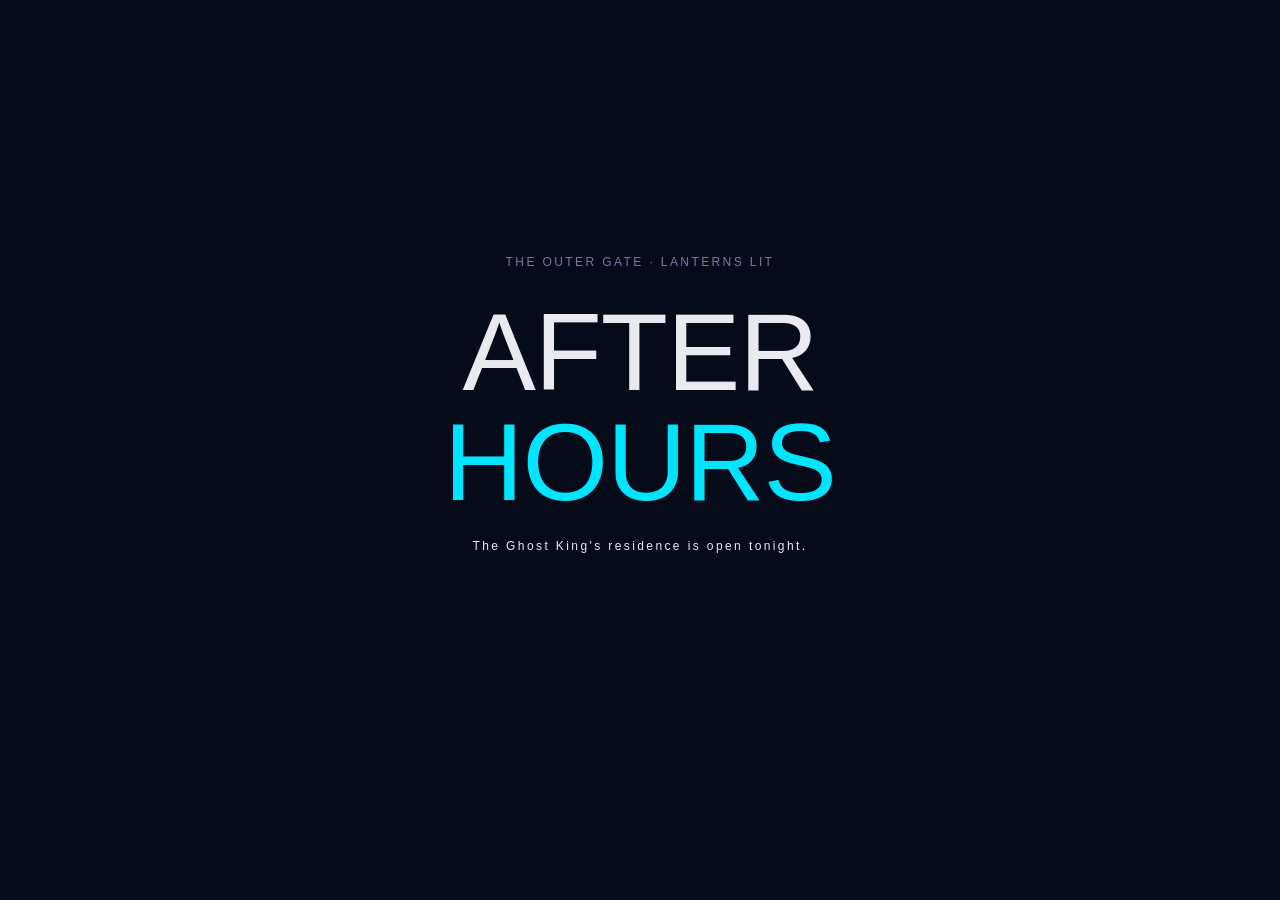
==== index.html @ 3475b4e1 "TGCF-inspired residence: third-person avatar, labelled wings, manuscript UI, embedded project chambe" ====
<!doctype html>
<html lang="en">
<head>
<meta charset="utf-8">
<meta name="viewport" content="width=device-width,initial-scale=1,viewport-fit=cover">
<title>Dharshini Hemachandran — After Hours</title>
<meta name="description" content="Interactive portfolio of Dharshini Hemachandran: creative strategist, visual designer, AI & ML undergraduate.">
<link rel="preconnect" href="https://fonts.googleapis.com"><link rel="preconnect" href="https://fonts.gstatic.com" crossorigin>

<style>
:root{--ink:#050B18;--deep:#09152B;--cy:#00E5FF;--red:#FF3158;--vi:#A855F7;--lav:#7778A8;--am:#FFB454;--off:#E8EAF0;--d:'Zen Dots','Impact',sans-serif;--m:'DM Mono',ui-monospace,monospace;--s:'Manrope',system-ui,sans-serif}
*{box-sizing:border-box;margin:0}
html,body{height:100%;background:var(--ink);color:var(--off);font-family:var(--s);overflow:hidden;-webkit-tap-highlight-color:transparent}
button{font:inherit;color:inherit;background:none;border:0;cursor:pointer}
a{color:var(--cy)}
.mono{font-family:var(--m);letter-spacing:.08em;text-transform:uppercase;font-size:11px}
#viewport{position:fixed;inset:0;overflow:hidden;background:linear-gradient(#02050d,#07122a 55%,#0d1b3d 85%,#1a1440)}
.layer{position:absolute;left:0;bottom:0;height:720px;transform-origin:0 100%;will-change:transform}
#stars i{position:absolute;width:2px;height:2px;background:#cfe;border-radius:50%;opacity:.5}
.sky{position:absolute;left:0;right:0;bottom:0;pointer-events:none}
.far b{position:absolute;bottom:90px;background:linear-gradient(#0c1a3a,#071022);border-top:1px solid #1d3a6e}
.far b u{position:absolute;inset:0;background:repeating-linear-gradient(0deg,transparent 0 9px,rgba(0,229,255,.18) 9px 11px);mask:linear-gradient(90deg,#000 20%,transparent 20% 40%,#000 40% 60%,transparent 60% 80%,#000 80%);opacity:.5}
.far b em{position:absolute;top:-34px;left:50%;width:2px;height:34px;background:var(--red);box-shadow:0 0 8px var(--red);animation:blink 2.4s infinite}
@keyframes blink{50%{opacity:.15}}
.bld{position:absolute;bottom:120px;background:linear-gradient(#0b1b3a,#07122a);border:1px solid #14284f;border-bottom:0}
.bld .roof{position:absolute;top:-14px;left:8%;right:8%;height:14px;background:#08122a;border:1px solid #14284f;border-bottom:0}
.bld .w{position:absolute;width:20px;height:26px;background:#0a1226;border:1px solid #14284f}
.bld .w.on{background:var(--c);opacity:.85;box-shadow:0 0 14px var(--c)}
.bld .w.on::after{content:"";position:absolute;inset:0;background:repeating-linear-gradient(0deg,rgba(0,0,0,.35) 0 2px,transparent 2px 5px)}
.bld .ac{position:absolute;width:26px;height:16px;background:#101e3d;border:1px solid #233a6a}
.bld .rail{position:absolute;height:6px;border-top:2px solid #25437a;border-bottom:1px solid #1a2f5c}
.sign{position:absolute;font-family:var(--d);color:var(--c);text-shadow:0 0 4px var(--c),0 0 16px var(--c),0 0 38px var(--c);white-space:nowrap;line-height:1}
.sign.v{writing-mode:vertical-rl;letter-spacing:.1em}
.sign.fl{animation:flick 7s infinite}
@keyframes flick{0%,18%,22%,62%,64%,100%{opacity:1}20%,63%{opacity:.25}21%{opacity:.8}}
.lm{cursor:pointer}
.lm:hover .door,.lm.near .door{box-shadow:0 0 30px var(--c),inset 0 0 24px var(--c)}
.lm:hover,.lm.near{filter:brightness(1.18)}
.door{position:absolute;bottom:0;left:50%;width:56px;height:96px;margin-left:-28px;border:2px solid var(--c);border-bottom:0;background:linear-gradient(#10244a,#050B18);transition:.3s}
.tag{position:absolute;font-family:var(--m);font-size:10px;letter-spacing:.12em;color:var(--lav);text-transform:uppercase}
.street{position:absolute;left:0;right:0;bottom:0;height:120px;background:linear-gradient(#0a1428,#05080f);border-top:3px solid #1a2f5c}
.street::after{content:"";position:absolute;left:0;right:0;top:70px;height:2px;background:repeating-linear-gradient(90deg,#3a4a7a 0 40px,transparent 40px 80px);opacity:.5}
.refl{position:absolute;top:4px;width:150px;height:110px;opacity:.28;filter:blur(7px);background:linear-gradient(var(--c),transparent);transform:scaleY(1)}
.lamp{position:absolute;bottom:120px;width:4px;height:170px;background:#16264a}
.lamp::before{content:"";position:absolute;top:0;left:-2px;width:34px;height:4px;background:#16264a}
.lamp::after{content:"";position:absolute;top:4px;left:22px;width:16px;height:6px;background:var(--am);box-shadow:0 0 18px 6px rgba(255,180,84,.55),0 70px 90px 20px rgba(255,180,84,.12)}
.car{position:absolute;bottom:14px;left:0;width:90px;height:26px;border-radius:12px 18px 4px 4px;background:#0c1630;animation:drive 26s linear infinite;opacity:.9}
.car::before{content:"";position:absolute;right:-4px;top:12px;width:8px;height:6px;background:#fff;box-shadow:0 0 20px 8px rgba(255,255,255,.35),60px 0 70px 20px rgba(255,255,255,.1)}
.car::after{content:"";position:absolute;left:0;top:10px;width:5px;height:6px;background:var(--red);box-shadow:0 0 12px var(--red)}
@keyframes drive{from{transform:translateX(-300px)}to{transform:translateX(var(--W))}}
#wires{position:absolute;left:0;top:0;pointer-events:none}
#me{position:absolute;bottom:92px;width:34px;height:84px;margin-left:-17px;z-index:5;transition:transform .15s}
#me svg{width:100%;height:100%;overflow:visible}
#me.walk svg{animation:bob .42s infinite}
@keyframes bob{50%{transform:translateY(-3px)}}
#fog{position:absolute;inset:0;pointer-events:none;background:radial-gradient(120% 60% at 50% 100%,rgba(119,120,168,.2),transparent 60%),linear-gradient(transparent 60%,rgba(9,21,43,.5))}
#rain{position:fixed;inset:0;pointer-events:none;z-index:6}
#vig{position:fixed;inset:0;pointer-events:none;z-index:7;background:radial-gradient(ellipse at 50% 55%,transparent 55%,rgba(2,4,10,.75));mix-blend-mode:multiply}
#grain{position:fixed;inset:-50%;pointer-events:none;z-index:7;opacity:.06;background-image:url("data:image/svg+xml,%3Csvg xmlns='http://www.w3.org/2000/svg' width='120' height='120'%3E%3Cfilter id='n'%3E%3CfeTurbulence baseFrequency='.9' numOctaves='2'/%3E%3C/filter%3E%3Crect width='120' height='120' filter='url(%23n)'/%3E%3C/svg%3E");animation:gr 1s steps(4) infinite}
@keyframes gr{25%{transform:translate(-3%,2%)}50%{transform:translate(2%,-3%)}75%{transform:translate(-2%,-1%)}}
/* HUD */
.hud{position:fixed;z-index:20;padding:calc(14px + env(safe-area-inset-top)) 16px 0}
#top{left:0;right:0;display:flex;justify-content:space-between;align-items:flex-start;pointer-events:none}
#top>*{pointer-events:auto}
.brand{font-family:var(--d);font-size:13px;letter-spacing:.06em;line-height:1.3}
.brand small{display:block;font-family:var(--m);font-size:10px;color:var(--lav);letter-spacing:.14em;margin-top:4px}
.btns{display:flex;gap:8px;flex-wrap:wrap;justify-content:flex-end}
.chip{border:1px solid rgba(0,229,255,.45);padding:8px 12px;border-radius:2px;font-family:var(--m);font-size:11px;letter-spacing:.1em;text-transform:uppercase;background:rgba(5,11,24,.7);backdrop-filter:blur(6px);transition:.2s}
.chip:hover,.chip:focus-visible,.chip[aria-pressed=true]{background:var(--cy);color:var(--ink);outline:0}
#idx{position:fixed;z-index:30;top:calc(58px + env(safe-area-inset-top));right:16px;display:none;flex-direction:column;gap:4px;min-width:230px;background:rgba(5,11,24,.95);border:1px solid var(--cy);padding:8px}
#idx.open{display:flex}
#idx button{text-align:left;padding:10px;font-family:var(--m);font-size:12px;letter-spacing:.08em;text-transform:uppercase;border-left:2px solid var(--c)}
#idx button:hover{background:rgba(255,255,255,.08)}
#guide{left:0;bottom:0;padding:0 16px calc(14px + env(safe-area-inset-bottom));color:var(--lav);pointer-events:none}
#guide kbd{border:1px solid var(--lav);padding:1px 6px;margin:0 2px;border-radius:2px;color:var(--off)}
#clock{right:0;bottom:0;padding:0 16px calc(14px + env(safe-area-inset-bottom));color:var(--lav);text-align:right}
#prompt{position:fixed;z-index:25;left:50%;bottom:calc(150px + env(safe-area-inset-bottom));transform:translateX(-50%) translateY(10px);opacity:0;pointer-events:none;transition:.25s;white-space:nowrap}
#prompt.show{opacity:1;transform:translateX(-50%);pointer-events:auto}
#prompt button{background:var(--ink);border:1px solid var(--c,#00E5FF);color:var(--c,#00E5FF);padding:12px 18px;font-family:var(--m);font-size:12px;letter-spacing:.14em;text-transform:uppercase;box-shadow:0 0 22px -4px var(--c,#00E5FF)}
#pad{position:fixed;z-index:25;left:0;right:0;bottom:calc(12px + env(safe-area-inset-bottom));display:none;justify-content:space-between;padding:0 18px;pointer-events:none}
#pad button{pointer-events:auto;width:64px;height:64px;border-radius:50%;border:1px solid var(--cy);background:rgba(5,11,24,.7);font-size:22px;color:var(--cy);touch-action:none}
#pad .g{display:flex;gap:12px}
@media (pointer:coarse),(max-width:820px){#pad{display:flex}#guide{display:none}#prompt{bottom:calc(96px + env(safe-area-inset-bottom))}#clock{display:none}}
/* intro */
#intro{position:fixed;inset:0;z-index:50;background:var(--ink);display:grid;place-items:center;text-align:center;padding:24px;transition:opacity 1.2s,visibility 1.2s}
#intro.gone{opacity:0;visibility:hidden}
#intro .t{font-family:var(--m);font-size:12px;letter-spacing:.2em;color:var(--lav);min-height:1.6em}
#intro h1{font-family:var(--d);font-weight:400;font-size:clamp(34px,8vw,92px);line-height:1;margin:22px 0;color:var(--off);text-shadow:0 0 30px rgba(0,229,255,.5)}
#intro h1 span{color:var(--red);text-shadow:0 0 24px var(--red)}
#intro .go{opacity:0;transition:opacity 1s}
#intro .go.show{opacity:1}
#intro .go .chip{font-size:13px;padding:14px 26px;margin:4px}
/* overlays */
#ov{position:fixed;inset:0;z-index:40;display:none;background:rgba(2,5,12,.82);backdrop-filter:blur(8px)}
#ov.open{display:block;animation:fade .35s}
@keyframes fade{from{opacity:0}}
.panel{position:absolute;inset:3vh 3vw;max-width:1200px;margin:auto;border:1px solid var(--c);background:linear-gradient(160deg,#0a1630,#050B18 70%);box-shadow:0 0 60px -10px var(--c);overflow:auto;padding:clamp(20px,4vw,48px);animation:rise .5s cubic-bezier(.2,.8,.2,1)}
@keyframes rise{from{transform:translateY(24px) scale(.98);opacity:0}}
.panel::before{content:"";position:absolute;inset:0;background:repeating-linear-gradient(0deg,rgba(255,255,255,.025) 0 1px,transparent 1px 3px);pointer-events:none}
.x{position:sticky;top:0;float:right;z-index:3;margin:-10px -10px 0 0}
.loc{color:var(--c);margin-bottom:10px}
.panel h2{font-family:var(--d);font-weight:400;font-size:clamp(26px,5vw,52px);line-height:1.05;margin-bottom:18px}
.panel h3{font-family:var(--d);font-weight:400;font-size:clamp(18px,2.4vw,26px);margin:6px 0 10px}
.panel p,.panel li{line-height:1.7;color:#c9cde0;font-size:15.5px}
.panel ul{padding-left:18px}
.cols{display:grid;grid-template-columns:1.2fr 1fr;gap:clamp(20px,4vw,48px)}
@media(max-width:820px){.cols{grid-template-columns:1fr}.panel{inset:0}}
.tags{display:flex;flex-wrap:wrap;gap:6px;margin:12px 0}
.tags span{border:1px solid var(--lav);padding:3px 8px;font-family:var(--m);font-size:11px;color:var(--off)}
.big{font-size:clamp(17px,2vw,21px)!important;color:var(--off)!important}
.card{border:1px solid rgba(255,255,255,.14);padding:20px;position:relative;background:rgba(5,11,24,.6)}
.card+.card{margin-top:18px}
.links{display:flex;gap:10px;flex-wrap:wrap;margin-top:16px}
.links a{text-decoration:none}
.rec{display:grid;grid-template-columns:90px 1fr;gap:18px;padding:22px 0;border-top:1px solid rgba(255,255,255,.12)}
@media(max-width:600px){.rec{grid-template-columns:1fr}}
.rec .n{font-family:var(--d);font-size:36px;color:var(--c);text-shadow:0 0 18px var(--c);line-height:1}
.rec .k{display:inline-block;padding:3px 8px;border:1px solid var(--c);color:var(--c);margin-bottom:8px}
.rec h3{margin:0 0 2px}
.rec .when{color:var(--lav);margin-bottom:8px}
.facts{display:grid;gap:12px;margin-top:6px}
.facts div{border-left:2px solid var(--cy);padding-left:12px}
.facts b{display:block;color:var(--lav);font-family:var(--m);font-weight:400;font-size:11px;letter-spacing:.12em;text-transform:uppercase}
#portrait{width:100%;max-width:260px;aspect-ratio:4/5;object-fit:cover;border:1px solid var(--cy);margin-bottom:16px;display:block}
.cab{border:2px solid var(--c);border-radius:8px;background:#070f20;padding:22px;box-shadow:0 0 40px -8px var(--c)}
.cab .scr{background:#021016;border:1px solid var(--cy);padding:14px;margin-bottom:12px;color:var(--cy);min-height:92px;font-family:var(--m);font-size:13px;line-height:1.7}
.cab .scr::after{content:"▮";animation:blink 1s steps(2) infinite}
.row{display:grid;gap:6px;margin-bottom:12px}
input,textarea{width:100%;background:#050B18;border:1px solid var(--lav);color:var(--off);padding:12px;font:inherit;font-size:15px}
input:focus,textarea:focus{outline:2px solid var(--cy);border-color:var(--cy)}
.tl{display:block;padding:12px 14px;border:1px solid rgba(255,255,255,.16);margin-top:8px;text-decoration:none;color:var(--off)}
.tl:hover{border-color:var(--cy);background:rgba(0,229,255,.08)}
/* gallery */
.hall{display:flex;gap:8px;flex-wrap:wrap;margin:6px 0 24px}
.wall{columns:4 190px;column-gap:20px}
.fr{break-inside:avoid;margin:0 0 26px;position:relative;cursor:zoom-in;display:block;width:100%;padding:0;text-align:left}
.fr::before{content:"";position:absolute;left:12%;right:12%;top:-9px;height:3px;background:var(--c);box-shadow:0 0 14px 2px var(--c);transition:.3s}
.fr img{display:block;width:100%;height:auto;border:1px solid #1d2f58;box-shadow:0 12px 40px -12px #000;transition:transform .35s,box-shadow .35s;background:#0a1226}
.fr:hover img,.fr:focus-visible img{transform:translateY(-5px) scale(1.02);box-shadow:0 0 36px -4px var(--c)}
.fr:focus-visible{outline:0}.fr:hover::before{left:2%;right:2%}
.fr span{display:block;margin-top:8px;color:var(--lav);opacity:0;transform:translateY(-4px);transition:.3s}
.fr:hover span,.fr:focus-visible span{opacity:1;transform:none}
@media(pointer:coarse){.fr span{opacity:1}}
#lb{position:fixed;inset:0;z-index:60;background:rgba(1,3,8,.96);display:none;place-items:center}
#lb.open{display:grid}
#lb figure{max-width:94vw;max-height:88vh;display:flex;flex-direction:column;align-items:center;gap:10px}
#lb img{max-width:94vw;max-height:80vh;object-fit:contain;box-shadow:0 0 80px -10px var(--c,#00E5FF)}
#lb figcaption{color:var(--lav)}
#lb .nav{position:absolute;top:50%;transform:translateY(-50%);font-size:26px;width:52px;height:64px}
#lb .l{left:6px}#lb .r{right:6px}#lb .cl{position:absolute;top:calc(12px + env(safe-area-inset-top));right:12px}
.sr{position:absolute;left:-9999px}
@media (prefers-reduced-motion:reduce){*{animation:none!important;transition:none!important}#rain,#grain{display:none}}

:root{--d:"Helvetica Neue",Helvetica,Arial,sans-serif;--s:"Helvetica Neue",Helvetica,Arial,sans-serif;--m:"Helvetica Neue",Helvetica,Arial,sans-serif}
body{font-weight:400}.panel h2,.panel h3,.brand,#intro h1,.rec .n{font-family:var(--s);font-weight:300;letter-spacing:-.01em}
#intro h1{font-size:clamp(40px,9vw,110px);text-shadow:none}#intro h1 span{color:#00E5FF;text-shadow:none}
.mono,.chip,.tag,#idx button,#prompt button,.tags span,.brand small{font-family:var(--s);font-weight:500}
.rec .n{text-shadow:none}.rec .k,.chip{border-radius:0}
#view{position:fixed;inset:0;overflow:hidden;perspective:700px;perspective-origin:50% 47%;background:#050B18}
#sky{position:absolute;inset:-6%;background:center 35%/cover;filter:brightness(.55) saturate(.8) hue-rotate(-6deg)}
#sky::after{content:"";position:absolute;inset:0;background:linear-gradient(rgba(5,11,24,.7),rgba(9,21,43,.2) 60%,rgba(5,11,24,.8))}
#world{position:absolute;left:50%;top:50%;width:0;height:0;transform-style:preserve-3d;will-change:transform}
.wall,.floor{position:absolute;transform-origin:0 0}
.wall .ph{position:absolute;inset:0;background-size:cover;background-position:center;filter:brightness(.62) saturate(.9) contrast(1.12)}
.wall .sh{position:absolute;inset:0;background:rgba(20,42,100,.42);mix-blend-mode:multiply}
.hs{position:absolute;border:1.5px solid rgba(0,229,255,.6);background:rgba(0,229,255,.03);box-shadow:0 0 30px -6px rgba(0,229,255,.7);cursor:pointer;transition:.35s;padding:0}
.hs i{position:absolute;left:-1px;top:-46px;font:500 34px var(--s);letter-spacing:.18em;text-transform:uppercase;color:#E8EAF0;text-shadow:0 0 18px #00E5FF;white-space:nowrap}
.hs.near,.hs:hover{background:rgba(0,229,255,.12);box-shadow:0 0 80px 6px rgba(0,229,255,.7),inset 0 0 60px -6px rgba(0,229,255,.6)}
#fog{position:absolute;inset:0;pointer-events:none;background:radial-gradient(60% 45% at 50% 47%,rgba(40,70,140,.28),transparent 70%),linear-gradient(transparent 70%,rgba(5,11,24,.55))}
.wall2{display:grid;grid-template-columns:repeat(auto-fill,minmax(190px,1fr));gap:26px 20px;align-items:start;grid-auto-flow:dense}
.gi{position:relative;display:block;width:100%;padding:0;overflow:hidden;background:linear-gradient(100deg,#0a1226 30%,#14244a 50%,#0a1226 70%) 0/200% 100%;animation:sk 1.4s infinite;border:1px solid #1d2f58;cursor:zoom-in;transition:box-shadow .3s,transform .3s}
.gi.ok{animation:none;background:#0a1226}.gi.s-l{grid-column:span 2}.gi.s-s{width:78%}
.gi img{position:absolute;inset:0;width:100%;height:100%;object-fit:contain;display:block}
.gi:hover,.gi:focus-visible{outline:0;box-shadow:0 0 34px -4px #00E5FF;transform:translateY(-4px)}
.gi span{position:absolute;left:0;right:0;bottom:0;padding:18px 10px 8px;background:linear-gradient(transparent,rgba(5,11,24,.9));color:#c9cde0;opacity:0;transition:.3s;font-size:10px}
.gi:hover span,.gi:focus-visible span{opacity:1}@media(pointer:coarse){.gi span{opacity:1}}
.gi.bad{cursor:default;animation:none;background:#0a1226;border-color:#FF3158}.ph2{display:grid;place-items:center;text-align:center;height:100%;color:#FF3158;padding:12px;font-size:11px}
@keyframes sk{to{background-position:-200% 0}}
.eg{display:grid;grid-template-columns:1fr 1fr;gap:14px}.strip{position:relative;aspect-ratio:1300/820;background:#0a1226 center/cover;border:1px solid #1d2f58;overflow:hidden;filter:brightness(.8)}
.hb{position:absolute;border:2px solid #00E5FF;background:rgba(0,229,255,.18);cursor:move;font-size:11px;padding:2px 4px;touch-action:none;color:#fff;overflow:hidden}.hb.sel{border-color:#FF3158;background:rgba(255,49,88,.2)}
.rh{position:absolute;right:0;bottom:0;width:14px;height:14px;background:#00E5FF;cursor:nwse-resize}
.eg2{display:grid;grid-template-columns:repeat(auto-fill,minmax(170px,1fr));gap:14px}.ge{border:1px solid #1d2f58;padding:8px;display:grid;gap:6px;cursor:grab;background:rgba(5,11,24,.6)}
.ge img{width:100%;height:150px;object-fit:contain;background:#000}.ge input,.ge select{padding:6px;font-size:12px}.row2{display:flex;gap:6px}.row2 .chip{padding:6px 8px}
pre{white-space:pre-wrap;margin-top:12px;color:#c9cde0}label.mono{display:block}select{width:100%;background:#050B18;border:1px solid #7778A8;color:#E8EAF0;padding:10px}
@media(max-width:820px){.eg{grid-template-columns:1fr}.hs i{font-size:40px}}
body.gl #view,body.gl #rain,body.gl #bCr{display:none}#gl{position:fixed;inset:0;width:100%;height:100%;z-index:1;touch-action:none;cursor:grab}#gl:active{cursor:grabbing}#top,#guide,#clock,#pad,#prompt{z-index:20}</style>
</head>
<body>
<div id="view" aria-hidden="true"><div id="sky"></div><div id="world"></div><div id="fog"></div></div>
<canvas id="rain"></canvas><div id="vig"></div><div id="grain"></div>

<header class="hud" id="top">
  <div class="brand">DHARSHINI<br>HEMACHANDRAN<small>AFTER HOURS · THE COMPOUND</small></div>
  <div class="btns">
    <button class="chip" id="bIdx" aria-expanded="false" aria-controls="idx">Wings ▾</button>
    <button class="chip" id="bCr">Credits</button><button class="chip" id="bEd" style="display:none">Edit</button><button class="chip" id="bSnd" aria-pressed="false">Sound off</button>
  </div>
</header>
<nav id="idx" aria-label="Sections"></nav>
<div class="hud mono" id="guide" style="padding-top:0"><kbd>W</kbd><kbd>S</kbd> / <kbd>↑</kbd><kbd>↓</kbd> walk &nbsp; <kbd>A</kbd><kbd>D</kbd> sidestep &nbsp; mouse look &nbsp; <kbd>Enter</kbd> enter &nbsp; <kbd>Esc</kbd> close</div>
<div class="hud mono" id="clock" style="padding-top:0"></div>
<div id="prompt"><button id="pBtn"></button></div>
<div id="pad"><button id="pL" aria-label="Walk back">▼</button><div class="g"><button id="pA" aria-label="Enter">●</button><button id="pR" aria-label="Walk forward">▲</button></div></div>

<div id="ov" role="dialog" aria-modal="true"></div>
<div id="lb" role="dialog" aria-modal="true" aria-label="Artwork viewer"><button class="chip cl" id="lbX">Close ✕</button><button class="chip nav l" id="lbP" aria-label="Previous">‹</button><figure><img id="lbI" alt=""><figcaption class="mono" id="lbC"></figcaption></figure><button class="chip nav r" id="lbN" aria-label="Next">›</button></div>

<section id="intro">
  <div><div class="t" id="introT"></div><h1>AFTER<br><span>HOURS</span></h1>
  <div class="t" style="color:var(--off)">The Ghost King's residence is open tonight.</div>
  <div class="go" id="introGo" style="margin-top:34px"><button class="chip" id="bEnter">Enter the compound ▸</button><button class="chip" id="bSkip" style="border-color:var(--lav)">Skip · view sections</button></div></div>
</section>

<link rel="stylesheet" href="assets/ui.css">
<script src="assets/gallery.js"></script>
<script src="assets/ui.js"></script>
<script>
(()=>{
const $=s=>document.querySelector(s),RM=matchMedia('(prefers-reduced-motion:reduce)').matches;
const clamp=(v,a,b)=>Math.max(a,Math.min(b,v));
const esc=s=>String(s).replace(/[&<>"]/g,c=>({'&':'&amp;','<':'&lt;','>':'&gt;','"':'&quot;'}[c]));
const U=(id,w)=>`https://images.unsplash.com/photo-${id}?auto=format&fit=crop&w=${w||1500}&q=66`;
const PH={sky:'1594973782943-3314fe063f68',floor:'1502099530544-2b61cbaed85c',walls:['1502099530544-2b61cbaed85c','1515036551567-bf1198cccc35','1707413584316-dc75cc0d4d82','1508008964339-7405e10c99ef','1571470804453-b61495a79c0c','1632835748287-d26100ceb93e','1507940951817-904be81ae43b']};
const CREDITS=[['Nic Low','DdQkVaQbSsg'],['Salty Justice','NOMebOREvtc'],['Hanvin Cheong','MguB-SSRSQA'],['Florian Wehde','mPkAGKPec1c'],['Florian Wehde','7YZJ_jhQVNM'],['Y K','7XWXiF3ZxDg'],['Red John','Faa69Ramvv8'],['Daniam Chou','JD4P2rfAkvc']];
const SEG=1300,HALF=430,N=6,WH=820,EYE=300,ZMAX=N*SEG-500;
const BLOBS={};const src=(g,k)=>BLOBS[g.f]||'assets/gallery/'+k+'/'+g.f+'.webp';
const proj=(n,t,sub,desc,tech,hl,gh,live)=>`<article class="card" style="--c:${n}"><div class="mono" style="color:${n}">${t}</div><h3>${sub}</h3><p>${desc}</p><div class="tags">${tech.map(x=>`<span>${x}</span>`).join('')}</div><ul>${hl.map(x=>`<li>${x}</li>`).join('')}</ul><div class="links"><a class="chip" target="_blank" rel="noopener" href="${gh}">GitHub ↗</a>${live?`<a class="chip" target="_blank" rel="noopener" href="${live}">Live demo ↗</a>`:''}</div></article>`;
const rec=(n,k,c,org,role,when,pts)=>`<div class="rec" style="--c:${c}"><div class="n">${n}</div><div><span class="k mono">${k}</span><h3>${org}</h3><div class="when mono">${role} · ${when}</div><ul>${pts.map(x=>`<li>${x}</li>`).join('')}</ul></div></div>`;
const PANELS={
about:{c:'#00E5FF',loc:'01 · The Apartment · 1F',html:()=>`<div class="cols"><div><h2>Dharshini<br>Hemachandran</h2><p class="big">I'm interested in what happens when different disciplines meet. My work moves between visual communication, creative strategy, technology, research and entrepreneurship. I enjoy questioning familiar approaches, connecting seemingly unrelated ideas and exploring how they can lead to something unexpected.</p><div class="tags"><span>Creative Strategist</span><span>Visual Designer</span><span>AI &amp; ML Undergraduate</span><span>Researcher</span><span>Multidisciplinary Creative</span></div><div class="links"><button class="chip" data-go="contact">Contact ▸</button><button class="chip" data-go="gallery">See the work ▸</button></div></div>
<div><img id="portrait" src="assets/portrait.jpg" alt="Portrait of Dharshini" onerror="this.remove()"><div class="facts"><div><b>Education</b>B.Tech Computer Science &amp; Engineering (AI &amp; ML)<br>SRM Institute of Science and Technology · 2024–2028</div><div><b>Based in</b>Chennai, India</div><div><b>Range</b>Design · strategy · research · building</div></div></div></div>`},
arcade:{c:'#A855F7',loc:'02 · Project Arcade · Insert coin',html:()=>`<h2>Project Arcade</h2><div class="cols" style="grid-template-columns:1fr 1fr">${proj('#A855F7','Cabinet 01','Campus Connect (Skill Passport)','A student skill and opportunity matching platform that connects students with campus opportunities through resume processing, skill extraction and candidate-opportunity matching.',['Python','FastAPI','PostgreSQL','NLP'],['Resume processing','Skill extraction','Opportunity matching','Candidate evaluation workflows','Profile visibility and access controls'],'https://github.com/dharshini-hemachandran/skill-passport','https://dharshini-hemachandran.github.io/skill-passport/')}${proj('#00E5FF','Cabinet 02','The Visibility Trap','An exploratory research project investigating how engagement-driven recommendation systems influence creator visibility and exposure distribution.',['Python','Pandas','Streamlit'],['Recommendation policy comparisons','Ranking simulations','Sensitivity analysis','Creator visibility distributions','Exposure inequality'],'https://github.com/dharshini-hemachandran/algorithm-bias')}</div>`},
studio:{c:'#4F8CFF',loc:'04 · The Studio · Open late',html:()=>`<h2>The Studio</h2><p>Four rooms, three modes of work: <b style="color:#4F8CFF">creative</b>, <b style="color:#FF3158">business</b> and <b style="color:var(--cy)">research</b>.</p>
${rec('01','Creative · Events','#4F8CFF','SRM Entrepreneurship Cell','Core Member — Creative &amp; Events','May 2026 – Present',['Creative development and promotional communication','Event planning and execution','Recruitment and outreach','Campaign concepts','Logistics and coordination'])}
${rec('02','Business · Creative','#FF3158','SurgeSkills','Operations Lead &amp; Creative Head','May 2026 – Present',['Market and competitor research','Exploring student needs','Early-stage positioning','Creative direction','Operational planning'])}
${rec('03','Research · Creative','#A855F7','SRM Journal Club','Research Lead','September 2025 – Present',['Visual identity and brand communication','Educational social media content','Event promotion and creative design','Research presentations and academic discussions'])}
${rec('04','Research · Engineering','#00E5FF','Nexwave Systems','Research &amp; Development Intern','April 2026 – May 2026',['Feasibility research into unmanned vehicle development','Research into autonomous navigation and control systems'])}`},
contact:{c:'#00E5FF',loc:'05 · Contact Terminal · Line open',html:()=>`<div class="cols"><div><h2>Answer<br>the call.</h2><div class="cab" style="--c:#00E5FF"><div class="scr" id="scr">&gt; LINE OPEN<br>&gt; TO: dharshini.void@gmail.com<br>&gt; COMPOSE MESSAGE</div><div class="row"><input id="fn" placeholder="Your name" autocomplete="name" aria-label="Your name"><input id="fe" type="email" placeholder="Your email" autocomplete="email" aria-label="Your email"><textarea id="fm" rows="4" placeholder="Message" aria-label="Message"></textarea></div><button class="chip" id="send">Transmit ▸</button></div></div>
<div><div class="mono" style="color:var(--lav)">Direct lines</div><a class="tl" href="mailto:dharshini.void@gmail.com">✉ dharshini.void@gmail.com</a><a class="tl" target="_blank" rel="noopener" href="https://linkedin.com/in/dharshini-void">in linkedin.com/in/dharshini-void ↗</a><a class="tl" target="_blank" rel="noopener" href="https://github.com/dharshini-hemachandran">⌥ github.com/dharshini-hemachandran ↗</a><p style="margin-top:18px">Open to creative collaborations, design work and conversations across design, strategy and technology.</p></div></div>`,after(){$('#send').onclick=()=>{const n=$('#fn').value,e=$('#fe').value,m=$('#fm').value;const b=`${m}\n\n— ${n}${e?' ('+e+')':''}`;$('#scr').innerHTML='&gt; ENCODING…<br>&gt; OPENING YOUR MAIL APP<br>&gt; SEND IT FROM THERE';location.href='mailto:dharshini.void@gmail.com?subject='+encodeURIComponent('Hello from your portfolio')+'&body='+encodeURIComponent(b)}}},
gallery:{c:'#00E5FF',loc:'03 · The Gallery · Underground exhibition',html:()=>{const cats=[...new Set(G.map(g=>g.c))];return`<h2>The Gallery</h2><p>${G.length} pieces. Select one to inspect it at full resolution.</p><div class="hall"><button class="chip" aria-pressed="true" data-cat="">All</button>${cats.map(c=>`<button class="chip" aria-pressed="false" data-cat="${esc(c)}">${esc(c)}</button>`).join('')}</div><div class="wall2" id="wall"></div>`},after(){const wall=$('#wall');const draw=cat=>{wall.innerHTML=G.map((g,i)=>(!cat||g.c===cat)?`<button class="gi s-${g.s||'m'}" data-i="${i}" style="aspect-ratio:${g.w}/${g.h}" aria-label="Open artwork ${i+1}, ${esc(g.c)}"><img loading="lazy" decoding="async" width="${g.w}" height="${g.h}" src="${src(g,'thumb')}" alt="${esc(g.t||g.c+' — design '+g.f)}" data-f="${g.f}"><span class="mono">${esc(g.c)} · No.${g.f}${g.t?' · '+esc(g.t):''}</span></button>`:'').join('')};draw('');wall.addEventListener('load',e=>e.target.closest('.gi')&&e.target.closest('.gi').classList.add('ok'),true);wall.addEventListener('error',e=>{const b=e.target.closest&&e.target.closest('.gi');if(b){console.error('[gallery] missing asset:',e.target.getAttribute('src'));b.classList.add('bad');e.target.remove();b.insertAdjacentHTML('afterbegin','<div class="ph2 mono">Image unavailable<br>'+esc(b.querySelector('span').textContent)+'</div>')}},true);document.querySelectorAll('[data-cat]').forEach(b=>b.onclick=()=>{document.querySelectorAll('[data-cat]').forEach(x=>x.setAttribute('aria-pressed',x===b));draw(b.dataset.cat)});wall.onclick=e=>{const f=e.target.closest('.gi');f&&!f.classList.contains('bad')&&lb(+f.dataset.i)}}}};
/* ---------- layout (editable, exportable) ---------- */
const DEF={hot:[
 {id:'h1',t:'about',seg:0,side:'R',x:28,y:34,w:38,h:52,l:'About'},
 {id:'h2',t:'arcade',seg:1,side:'L',x:26,y:36,w:40,h:50,l:'Projects'},
 {id:'h3',t:'gallery',seg:2,side:'R',x:22,y:30,w:42,h:56,l:'Gallery'},
 {id:'h4',t:'studio',seg:3,side:'L',x:28,y:34,w:38,h:52,l:'Studio'},
 {id:'h5',t:'contact',seg:5,side:'R',x:32,y:38,w:36,h:48,l:'Contact'}],
 gal:(window.GALLERY||[]).map(g=>({...g,s:'m'}))};
let LAY=null;try{LAY=JSON.parse(localStorage.getItem('ah-layout')||'null')}catch(e){}
const hadLocal=!!LAY;LAY=LAY||JSON.parse(JSON.stringify(DEF));let G=LAY.gal;
const save=()=>{try{localStorage.setItem('ah-layout',JSON.stringify(LAY))}catch(e){}};
if(!hadLocal)fetch('assets/layout.json',{cache:'no-cache'}).then(r=>r.ok?r.json():null).then(j=>{if(j&&j.hot&&j.gal){LAY=j;G=j.gal;build()}}).catch(()=>{});
/* ---------- 3D world from photographs ---------- */
const view=$('#view'),world=$('#world');let HS=[];
const hz=h=>h.side=='L'?-h.seg*SEG-(h.x+h.w/2)/100*SEG:-(h.seg+1)*SEG+(h.x+h.w/2)/100*SEG;
function build(){world.innerHTML='';HS=[];
 $('#sky').style.backgroundImage=`url(${U(PH.sky,1800)})`;
 const fl=document.createElement('div');fl.className='floor';fl.style.cssText=`left:${-HALF}px;top:${EYE}px;width:${2*HALF}px;height:${N*SEG}px;transform:translateZ(${-N*SEG}px) rotateX(90deg);background:linear-gradient(rgba(5,11,24,.2),rgba(5,11,24,.65)),url(${U(PH.floor,1100)}) bottom/${2*HALF}px ${SEG}px repeat-y`;world.appendChild(fl);
 for(let s=0;s<N;s++)['L','R'].forEach((side,k)=>{const w=document.createElement('div');w.className='wall';
  w.style.cssText=`width:${SEG}px;height:${WH}px;left:0;top:${EYE-WH}px;transform:`+(side=='L'?`translate3d(${-HALF}px,0,${-s*SEG}px) rotateY(90deg)`:`translate3d(${HALF}px,0,${-(s+1)*SEG}px) rotateY(-90deg)`);
  w.innerHTML=`<div class="ph" style="background-image:url(${U(PH.walls[(s*2+k)%PH.walls.length])})"></div><div class="sh"></div>`;
  LAY.hot.filter(h=>h.seg==s&&h.side==side).forEach(h=>{const b=document.createElement('button');b.className='hs';b.style.cssText=`left:${h.x}%;top:${h.y}%;width:${h.w}%;height:${h.h}%`;b.innerHTML=`<i>${esc(h.l)}</i>`;b.setAttribute('aria-label',h.l);b.onclick=()=>openP(h.t);w.appendChild(b);HS.push({h,b,z:hz(h)})});
  world.appendChild(w)})}
/* ---------- camera ---------- */
let cz=0,tz=0,sx=0,tsx=0,yaw=0,pitch=0,ty=0,tp=0,paused=true,last=0,keys={},near=null;
function frame(t){const dt=Math.min(.05,(t-last)/1000||0);last=t;
 if(!paused){tz=clamp(tz+((keys.f?1:0)-(keys.b?1:0))*640*dt,0,ZMAX);tsx=clamp(tsx+((keys.r?1:0)-(keys.l?1:0))*320*dt,-230,230)}
 const k=Math.min(1,dt*5);const mv=Math.abs(tz-cz)>3;cz+=(tz-cz)*k;sx+=(tsx-sx)*k;yaw+=(ty-yaw)*.07;pitch+=(tp-pitch)*.07;
 const bob=RM||!mv?0:Math.sin(t/115)*5,roll=RM||!mv?0:Math.sin(t/230)*.25;
 world.style.transform=`rotateZ(${roll}deg) rotateX(${pitch}deg) rotateY(${yaw}deg) translate3d(${-sx}px,${bob}px,${cz}px)`;
 $('#sky').style.transform=`translate3d(${-yaw*14}px,${pitch*8}px,0) scale(1.15)`;
 let n=null,bd=1e9;HS.forEach(o=>{const d=Math.abs(-cz-o.z);if(d<420&&d<bd){bd=d;n=o}});
 if(n!==near){HS.forEach(o=>o.b.classList.toggle('near',o===n));near=n;const p=$('#prompt');if(n){$('#pBtn').textContent='Enter ▸ '+n.h.l;p.classList.add('show')}else p.classList.remove('show')}
 requestAnimationFrame(frame)}
addEventListener('pointermove',e=>{if(e.pointerType=='touch'||paused)return;ty=(e.clientX/innerWidth-.5)*14;tp=(.5-e.clientY/innerHeight)*7});
addEventListener('wheel',e=>{if(!paused&&!ov.classList.contains('open'))tz=clamp(tz+e.deltaY*1.1,0,ZMAX)},{passive:true});
let dy0=null;view.addEventListener('pointerdown',e=>{if(e.pointerType=='touch')dy0=e.clientY});view.addEventListener('pointermove',e=>{if(dy0!=null&&!paused){tz=clamp(tz+(dy0-e.clientY)*3,0,ZMAX);dy0=e.clientY}});addEventListener('pointerup',()=>dy0=null);
/* ---------- overlays ---------- */
const ov=$('#ov');
function goTo(t){const o=HS.find(o=>o.h.t==t);if(o){tz=clamp(-o.z-260,0,ZMAX);tsx=0}}
function openP(id){const MN={about:'inner',arcade:'visibility',gallery:'garden',studio:'records',contact:'celestial'};id=MN[id]||id;if(window.AHUI&&window.AHUI.has(id)){window.__tp&&window.__tp(id);window.AHUI.open(id);return}const P=PANELS[id];if(!P)return;paused=true;keys={};goTo(id);ov.innerHTML=`<div class="panel" style="--c:${P.c}" role="document"><button class="chip x" id="cls">Close ✕</button><div class="loc mono">${P.loc}</div>${P.html()}</div>`;ov.classList.add('open');$('#idx').classList.remove('open');P.after&&P.after();$('#cls').onclick=closeP;ov.querySelectorAll('[data-go]').forEach(b=>b.onclick=()=>openP(b.dataset.go));$('#cls').focus()}
function closeP(){ov.classList.remove('open');ov.innerHTML='';build&&0;paused=false}
/* lightbox */
let li=0;function lb(i){li=(i+G.length)%G.length;const g=G[li];$('#lbI').src=src(g,'full');$('#lbI').alt=g.t||g.c+' — design '+g.f;$('#lbC').textContent=g.c+' · No.'+g.f+(g.t?' · '+g.t:'')+'  ·  '+(li+1)+'/'+G.length;$('#lb').classList.add('open');$('#lbX').focus()}
$('#lbX').onclick=()=>$('#lb').classList.remove('open');$('#lbP').onclick=()=>lb(li-1);$('#lbN').onclick=()=>lb(li+1);$('#lb').onclick=e=>{if(e.target.id=='lb')$('#lb').classList.remove('open')};

$('#lbI').addEventListener('error',()=>console.error('[gallery] missing full asset:',$('#lbI').getAttribute('src')));
/* ---------- input ---------- */
const K={ArrowUp:'f',w:'f',W:'f',ArrowDown:'b',s:'b',S:'b',a:'l',A:'l',d:'r',D:'r',ArrowLeft:'l',ArrowRight:'r'};
let edOn=/[?&]edit/.test(location.search);const showEd=()=>$('#bEd').style.display=edOn?'':'none';showEd();
addEventListener('keydown',e=>{const k=e.key;
 if($('#lb').classList.contains('open')){if(k=='Escape')$('#lb').classList.remove('open');if(k=='ArrowLeft')lb(li-1);if(k=='ArrowRight')lb(li+1);return}
 if(ov.classList.contains('open')){if(k=='Escape')closeP();return}
 if(k=='E'&&e.shiftKey){edOn=!edOn;showEd();return}
 if(!$('#intro').classList.contains('gone'))return;
 if(K[k]){keys[K[k]]=1;e.preventDefault()}
 if((k=='Enter'||k==' ')&&near&&document.activeElement.tagName!='BUTTON'){e.preventDefault();openP(near.h.t)}if(k=='Escape')$('#idx').classList.remove('open')});
addEventListener('keyup',e=>{if(K[e.key])keys[K[e.key]]=0});
const hold=(id,key)=>{const b=$(id),on=e=>{e.preventDefault();keys[key]=1},off=()=>keys[key]=0;b.addEventListener('pointerdown',on);['pointerup','pointerleave','pointercancel'].forEach(t=>b.addEventListener(t,off))};hold('#pL','b');hold('#pR','f');
$('#pA').onclick=()=>near&&openP(near.h.t);$('#pBtn').onclick=()=>near&&openP(near.h.t);
const idx=$('#idx');idx.innerHTML=(window.AHUI?AHUI.WINGS.map(w=>[w[0],w[1]]):(window.AHUI?window.AHUI.WINGS.map(w=>[w[0],w[1]]):[['about','About']])).map(([i,n])=>`<button data-o="${i}" style="--c:#00E5FF">${n}</button>`).join('');
idx.onclick=e=>{const b=e.target.closest('button');if(b){enter();openP(b.dataset.o)}};
$('#bIdx').onclick=()=>{const o=idx.classList.toggle('open');$('#bIdx').setAttribute('aria-expanded',o)};
$('#bCr').onclick=()=>{paused=true;ov.innerHTML=`<div class="panel" style="--c:#7778A8"><button class="chip x" id="cls">Close ✕</button><div class="loc mono">Photo credits</div><h2>Credits</h2><p>Environment built from Hong Kong photographs on Unsplash (Unsplash License). Colour-graded, not altered otherwise.</p>${CREDITS.map(([n,i])=>`<a class="tl" target="_blank" rel="noopener" href="https://unsplash.com/photos/${i}">${esc(n)} — Unsplash ↗</a>`).join('')}</div>`;ov.classList.add('open');$('#cls').onclick=closeP};
/* ---------- intro ---------- */
const lines=['THE OUTER GATE · LANTERNS LIT','A CHAMBER FOR EVERY STORY'];let li2=0,ci=0;
function type(){const t=$('#introT');if(li2>=lines.length){$('#introGo').classList.add('show');return}const L=lines[li2];if(ci<=L.length){t.textContent=L.slice(0,ci++);setTimeout(type,RM?0:38)}else{setTimeout(()=>{li2++;ci=0;type()},RM?0:650)}}type();
function enter(){$('#intro').classList.add('gone');paused=false;if(!enter.d){enter.d=1;setTimeout(()=>$('#guide').style.opacity=.9,300)}}
$('#bEnter').onclick=enter;$('#bSkip').onclick=()=>{enter();$('#idx').classList.add('open');$('#bIdx').setAttribute('aria-expanded',true)};

/* ---------- clock ---------- */
setInterval(()=>{const d=new Date(Date.now()+ (8*60-(-new Date().getTimezoneOffset()))*60000);$('#clock').textContent='HKT '+String(1).padStart(2,'0')+':'+String(30+Math.floor((performance.now()/60000)%29)).padStart(2,'0')+' · DUSK'},1000);

/* ---------- rain ---------- */
const rc=$('#rain'),rx=rc.getContext('2d');let drops=[];
function rainLoop(){if(RM)return;rx.clearRect(0,0,rc.width,rc.height);rx.strokeStyle='rgba(170,200,255,.28)';rx.lineWidth=1;rx.beginPath();const n=Math.min(140,Math.floor(rc.width/9));while(drops.length<n)drops.push({x:Math.random()*rc.width,y:Math.random()*rc.height,l:10+Math.random()*14,v:12+Math.random()*10});for(const d of drops){rx.moveTo(d.x,d.y);rx.lineTo(d.x-2,d.y+d.l);d.y+=d.v;d.x-=.8;if(d.y>rc.height){d.y=-20;d.x=Math.random()*rc.width}}rx.stroke();requestAnimationFrame(rainLoop)}
/* ---------- sound (synthesised, off by default) ---------- */
let ac,gn;const sb=$('#bSnd');
function noise(ctx,brown){const b=ctx.createBuffer(1,ctx.sampleRate*3,ctx.sampleRate),d=b.getChannelData(0);let l=0;for(let i=0;i<d.length;i++){const w=Math.random()*2-1;if(brown){l=(l+.02*w)/1.02;d[i]=l*3.5}else d[i]=w}return b}
function startSound(){if(!ac){ac=new (window.AudioContext||window.webkitAudioContext)();gn=ac.createGain();gn.gain.value=0;gn.connect(ac.destination);
 const mk=(brown,type,f,q,vol)=>{const s=ac.createBufferSource();s.buffer=noise(ac,brown);s.loop=true;const fl=ac.createBiquadFilter();fl.type=type;fl.frequency.value=f;fl.Q.value=q;const g=ac.createGain();g.gain.value=vol;s.connect(fl).connect(g).connect(gn);s.start()};
 mk(false,'highpass',2500,.5,.07);mk(true,'lowpass',240,.7,.55);mk(true,'bandpass',90,2,.5);
 const o=ac.createOscillator(),og=ac.createGain();o.frequency.value=55;og.gain.value=.025;o.connect(og).connect(gn);o.start()}
 ac.resume();gn.gain.linearRampToValueAtTime(.8,ac.currentTime+1.5)}
sb.onclick=()=>{const on=sb.getAttribute('aria-pressed')!='true';sb.setAttribute('aria-pressed',on);sb.textContent=on?'Sound on':'Sound off';if(on)startSound();else if(gn)gn.gain.linearRampToValueAtTime(0,ac.currentTime+.6)};

function rs(){rc.width=innerWidth;rc.height=innerHeight}addEventListener('resize',rs);rs();
/* ---------- visual editor ---------- */
const TG=['about','arcade','gallery','studio','contact'];
function audit(){const out=[];let n=0,tot=G.length*2;return new Promise(r=>{if(!tot)return r(out);G.forEach(g=>['thumb','full'].forEach(k=>{const i=new Image(),p=src(g,k);const d=ok=>{if(!ok){out.push(p);console.error('[gallery] missing asset:',p)}if(++n==tot)r(out)};i.onload=()=>d(1);i.onerror=()=>d(0);i.src=p}))})}
function editor(){paused=true;let tab='h',sel=null;
 ov.innerHTML=`<div class="panel" style="--c:#00E5FF"><button class="chip x" id="cls">Close ✕</button><div class="loc mono">Editor · local only · saved in this browser until you export</div><h2>Layout editor</h2><div class="hall"><button class="chip" data-t="h" aria-pressed="true">Hotspots</button><button class="chip" data-t="g" aria-pressed="false">Gallery</button><button class="chip" id="aud">Audit images</button><button class="chip" id="exp">Export JSON</button><label class="chip">Import JSON<input type="file" id="imp" accept=".json" hidden></label><button class="chip" id="rst">Reset</button></div><div id="edb"></div><pre class="mono" id="aout"></pre></div>`;ov.classList.add('open');
 const B=$('#edb'),say=t=>$('#aout').textContent=t;
 const hsel=()=>LAY.hot.find(h=>h.id==sel);
 function strips(){let h='<p>Drag a box on any wall to move it (even to another wall or segment). Drag the corner to resize. Walls run from the street entrance (segment 1) to the far end.</p><div class="eg">';for(let s=0;s<N;s++)['L','R'].forEach((sd,k)=>{h+=`<div><div class="mono">Seg ${s+1} · ${sd=='L'?'left':'right'} wall</div><div class="strip" data-seg="${s}" data-side="${sd}" style="background-image:url(${U(PH.walls[(s*2+k)%PH.walls.length],500)})">${LAY.hot.filter(x=>x.seg==s&&x.side==sd).map(x=>`<div class="hb${x.id==sel?' sel':''}" data-id="${x.id}" style="left:${x.x}%;top:${x.y}%;width:${x.w}%;height:${x.h}%">${esc(x.l)}<b class="rh"></b></div>`).join('')}</div></div>`});h+='</div>';const o=hsel();
  h+=`<div class="card" style="margin-top:14px">${o?`<div class="row"><label class="mono">Label<input id="el" value="${esc(o.l)}"></label><label class="mono">Opens<select id="et">${TG.map(t=>`<option${t==o.t?' selected':''}>${t}</option>`).join('')}</select></label><label class="mono">Width %<input id="ew" type="number" min="8" max="90" value="${Math.round(o.w)}"></label><label class="mono">Height %<input id="eh" type="number" min="8" max="90" value="${Math.round(o.h)}"></label></div><button class="chip" id="edl">Remove hotspot</button> `:'<span class="mono">Select a box to edit its label, destination and size.</span> '}<button class="chip" id="ead">+ Add hotspot</button></div>`;B.innerHTML=h;
  const ch=()=>{save();strips()};
  if(o){$('#el').oninput=e=>{o.l=e.target.value;save()};$('#et').onchange=e=>{o.t=e.target.value;save()};$('#ew').onchange=e=>{o.w=clamp(+e.target.value,8,90);ch()};$('#eh').onchange=e=>{o.h=clamp(+e.target.value,8,90);ch()};$('#edl').onclick=()=>{LAY.hot=LAY.hot.filter(x=>x!==o);sel=null;ch()}}
  $('#ead').onclick=()=>{const n={id:'h'+Date.now(),t:'about',seg:0,side:'L',x:30,y:30,w:30,h:40,l:'New'};LAY.hot.push(n);sel=n.id;ch()};
  B.querySelectorAll('.hb').forEach(el=>el.addEventListener('pointerdown',e=>{e.preventDefault();const o=LAY.hot.find(x=>x.id==el.dataset.id),rz=e.target.classList.contains('rh');sel=o.id;const st=el.parentElement.getBoundingClientRect(),gx=(e.clientX-st.left)/st.width*100-o.x,gy=(e.clientY-st.top)/st.height*100-o.y;
   const mv=ev=>{if(rz){const r=document.querySelector(`.strip[data-seg="${o.seg}"][data-side="${o.side}"]`).getBoundingClientRect();o.w=clamp((ev.clientX-r.left)/r.width*100-o.x,8,100-o.x);o.h=clamp((ev.clientY-r.top)/r.height*100-o.y,8,100-o.y)}else{const s2=document.elementsFromPoint(ev.clientX,ev.clientY).find(x=>x.classList&&x.classList.contains('strip'));if(s2){o.seg=+s2.dataset.seg;o.side=s2.dataset.side;const r=s2.getBoundingClientRect();o.x=clamp((ev.clientX-r.left)/r.width*100-gx,0,100-o.w);o.y=clamp((ev.clientY-r.top)/r.height*100-gy,0,100-o.h)}}strips2()};
   const up=()=>{removeEventListener('pointermove',mv);removeEventListener('pointerup',up);ch()};addEventListener('pointermove',mv);addEventListener('pointerup',up);strips2()}));
  function strips2(){B.querySelectorAll('.strip').forEach(s=>s.innerHTML=LAY.hot.filter(x=>x.seg==+s.dataset.seg&&x.side==s.dataset.side).map(x=>`<div class="hb${x.id==sel?' sel':''}" data-id="${x.id}" style="left:${x.x}%;top:${x.y}%;width:${x.w}%;height:${x.h}%;pointer-events:none">${esc(x.l)}<b class="rh"></b></div>`).join(''))}}
 function gal(){const cats=[...new Set(G.map(g=>g.c))];B.innerHTML=`<p>Drag tiles to reorder. Edit caption, category and size. Add images (to publish them, also put <code>NAME.webp</code> in <code>assets/gallery/full</code> and <code>thumb</code>).</p><datalist id="dc">${cats.map(c=>`<option>${esc(c)}`).join('')}</datalist><div class="hall"><label class="chip">+ Add images<input type="file" id="add" accept="image/*" multiple hidden></label></div><div class="eg2">${G.map((g,i)=>`<div class="ge" draggable="true" data-i="${i}"><img src="${src(g,'thumb')}" alt="" draggable="false"><input data-k="t" value="${esc(g.t||'')}" placeholder="Caption (optional)" aria-label="Caption"><input data-k="c" list="dc" value="${esc(g.c)}" aria-label="Category"><div class="row2"><select data-k="s" aria-label="Size">${['s','m','l'].map(s=>`<option value="${s}"${(g.s||'m')==s?' selected':''}>${{s:'Small',m:'Medium',l:'Large'}[s]}</option>`).join('')}</select><label class="chip rp">Replace<input type="file" accept="image/*" hidden data-r="${i}"></label><button class="chip" data-d="${i}">✕</button></div></div>`).join('')}</div>`;
  let dr=null;B.querySelectorAll('.ge').forEach(el=>{el.ondragstart=()=>dr=+el.dataset.i;el.ondragover=e=>e.preventDefault();el.ondrop=e=>{e.preventDefault();const to=+el.dataset.i;if(dr==null||dr==to)return;const[m]=G.splice(dr,1);G.splice(to,0,m);save();gal()};el.querySelectorAll('[data-k]').forEach(inp=>inp.onchange=()=>{G[+el.dataset.i][inp.dataset.k]=inp.value;save()})});
  B.querySelectorAll('[data-d]').forEach(b=>b.onclick=()=>{G.splice(+b.dataset.d,1);save();gal()});
  const ld=(file,cb)=>{const u=URL.createObjectURL(file),im=new Image();im.onload=()=>cb(u,im.naturalWidth,im.naturalHeight);im.src=u};
  B.querySelectorAll('[data-r]').forEach(inp=>inp.onchange=()=>{const g=G[+inp.dataset.r];ld(inp.files[0],(u,w,h)=>{BLOBS[g.f]=u;g.w=w;g.h=h;save();gal()})});
  $('#add').onchange=e=>[...e.target.files].forEach(f=>ld(f,(u,w,h)=>{const n=f.name.replace(/\.[^.]+$/,'').replace(/[^\w-]+/g,'-');BLOBS[n]=u;G.push({f:n,c:G.length?G[G.length-1].c:'Uncategorised',w,h,t:'',s:'m'});save();gal()}))}
 const show=()=>{tab=='h'?strips():gal()};show();
 ov.querySelectorAll('[data-t]').forEach(b=>b.onclick=()=>{tab=b.dataset.t;ov.querySelectorAll('[data-t]').forEach(x=>x.setAttribute('aria-pressed',x===b));show()});
 $('#aud').onclick=async()=>{say('Checking '+G.length*2+' image files…');const m=await audit();say(m.length?'MISSING ('+m.length+'):\n'+m.join('\n'):'All '+G.length*2+' gallery image files loaded OK.')};
 $('#exp').onclick=()=>{const a=document.createElement('a');a.href=URL.createObjectURL(new Blob([JSON.stringify(LAY,null,1)],{type:'application/json'}));a.download='layout.json';a.click();say('Downloaded layout.json. Commit it to assets/layout.json in your repo (plus any new image files).')};
 $('#imp').onchange=e=>{const f=e.target.files[0];f&&f.text().then(t=>{try{const j=JSON.parse(t);if(!j.hot||!j.gal)throw 0;LAY=j;G=j.gal;save();show();say('Imported.')}catch(x){say('Invalid layout file.')}})};
 $('#rst').onclick=()=>{if(confirm('Reset to the default layout?')){LAY=JSON.parse(JSON.stringify(DEF));G=LAY.gal;save();show()}};
 $('#cls').onclick=()=>{build();closeP()}}
$('#bEd').onclick=editor;window.__ah={keys:()=>keys,openP,closeP,lb,lb,audit,editor,get G(){return G}};
/* ---------- go ---------- */
build();rainLoop();requestAnimationFrame(frame);
const hp=()=>{const h=location.hash.slice(1);if(PANELS[h]||(window.AHUI&&AHUI.has(h))){enter();openP(h)}};hp();addEventListener('hashchange',hp);
if(edOn)console.info('Editor available: click Edit (Shift+E toggles).');
})();

</script>
<script type="module" src="assets/world3d.js"></script>
</body>
</html>
---- assets/ui.css ----
/* AFTER HOURS — manuscript / archive design system */
:root{--paper:#e8dcc1;--paper2:#dccdab;--ink2:#1a1214;--wine:#6b1022;--crim:#a3182c;--gold:#9c7a34;--jade:#4a6b5d;--serif:"Iowan Old Style","Palatino Linotype",Palatino,"Book Antiqua","Songti SC","Noto Serif CJK SC",Georgia,serif;--sans:"Helvetica Neue",Helvetica,Arial,sans-serif}
body.ms-open #prompt,body.ms-open #pad{display:none}
#ms{position:fixed;inset:0;z-index:45;display:none;flex-direction:column;align-items:center;justify-content:center;background:radial-gradient(ellipse at 50% 40%,rgba(30,8,14,.78),rgba(4,2,5,.95));padding:2vh 2vw;animation:msin .5s cubic-bezier(.2,.8,.2,1)}
#ms.open{display:flex}@keyframes msin{from{opacity:0;transform:translateY(18px)}}
#ms .rod{width:min(1120px,96vw);height:20px;border-radius:10px;background:linear-gradient(#5b3a22,#2b1a10 55%,#4a2e1a);box-shadow:0 4px 14px #000a;position:relative;flex:none}
#ms .rod::before,#ms .rod::after{content:"";position:absolute;top:-4px;width:14px;height:28px;border-radius:4px;background:linear-gradient(90deg,#8d6b2c,#d2ad5c,#7a5a22)}
#ms .rod::before{left:-9px}#ms .rod::after{right:-9px}
#ms .sheet{width:min(1060px,94vw);flex:1;min-height:0;overflow:auto;position:relative;color:var(--ink2);font:400 16px/1.7 var(--serif);
 background:linear-gradient(90deg,rgba(90,60,20,.18),transparent 6%,transparent 94%,rgba(90,60,20,.18)),url("data:image/svg+xml,%3Csvg xmlns='http://www.w3.org/2000/svg' width='220' height='220'%3E%3Cfilter id='n'%3E%3CfeTurbulence type='fractalNoise' baseFrequency='.8' numOctaves='3' seed='4'/%3E%3CfeColorMatrix values='0 0 0 0 .35 0 0 0 0 .22 0 0 0 0 .08 0 0 0 .22 0'/%3E%3C/filter%3E%3Crect width='220' height='220' filter='url(%23n)'/%3E%3C/svg%3E"),var(--paper);box-shadow:0 0 0 1px #00000055,0 20px 60px #000c;scrollbar-color:var(--wine) var(--paper2)}
#ms .inner{margin:18px;padding:clamp(52px,6vw,60px) clamp(18px,3.4vw,44px) clamp(18px,3.4vw,44px);border:1px solid var(--wine);outline:1px solid var(--gold);outline-offset:-7px;position:relative;min-height:calc(100% - 36px)}
#ms .inner::before,#ms .inner::after{content:"";position:absolute;width:46px;height:46px;border:2px solid var(--wine);pointer-events:none}
#ms .inner::before{top:5px;left:5px;border-right:0;border-bottom:0}#ms .inner::after{bottom:5px;right:5px;border-left:0;border-top:0}
#ms .x{position:sticky;top:6px;float:right;z-index:5;margin:-44px -8px 0 0;background:var(--wine);color:#f1dcc0;border:1px solid var(--gold);padding:8px 14px;font:600 11px var(--sans);letter-spacing:.14em;text-transform:uppercase;cursor:pointer}
#ms .x small{opacity:.7;margin-left:8px}#ms .x:hover,#ms .x:focus-visible{background:var(--crim);outline:0}
#ms h1,#ms h2,#ms h3{font-family:var(--serif);font-weight:500;color:var(--ink2);line-height:1.15;margin:0}
#ms h1{font-size:clamp(30px,5vw,58px);letter-spacing:.01em}#ms h2{font-size:clamp(21px,2.6vw,30px);margin:34px 0 10px;display:flex;align-items:center;gap:12px}
#ms h2::before{content:"◆";color:var(--crim);font-size:.5em}#ms h3{font-size:19px;margin:20px 0 6px;font-style:italic}
#ms p{margin:0 0 12px;max-width:68ch}#ms ul{margin:6px 0 14px;padding-left:20px}#ms li{margin:3px 0}
#ms a{color:var(--wine);text-underline-offset:3px}#ms a:hover{color:var(--crim)}
.kick{font:600 11px var(--sans);letter-spacing:.22em;text-transform:uppercase;color:var(--crim);margin-bottom:10px}
.hd{display:flex;gap:clamp(14px,3vw,34px);border-bottom:1px solid var(--wine);padding-bottom:18px;margin-bottom:8px}
.vt{writing-mode:vertical-rl;max-height:210px;overflow:hidden;font:500 clamp(15px,1.9vw,21px)/1 var(--serif);letter-spacing:.2em;color:var(--wine);border-left:1px solid var(--wine);padding-left:12px;text-transform:uppercase;flex:none}
.seal{display:inline-grid;place-items:center;min-width:56px;height:56px;padding:0 8px;background:var(--crim);color:#f6e4cc;font:700 22px var(--serif);letter-spacing:.05em;transform:rotate(-4deg);box-shadow:inset 0 0 0 2px #f6e4cc55,inset 0 0 0 4px var(--crim),0 1px 0 #0003;filter:contrast(1.05);flex:none;text-align:center;line-height:1.05}
.seal.sm{min-width:40px;height:40px;font-size:15px}
.rule{height:14px;margin:22px 0;background:linear-gradient(var(--wine),var(--wine)) 0 50%/calc(50% - 16px) 1px no-repeat,linear-gradient(var(--wine),var(--wine)) 100% 50%/calc(50% - 16px) 1px no-repeat;position:relative}
.rule::after{content:"◆";position:absolute;left:50%;top:50%;transform:translate(-50%,-50%);color:var(--crim);font-size:11px}
.tabs{display:flex;gap:0;flex-wrap:wrap;margin:16px 0 8px;border-bottom:2px solid var(--wine)}
.tabs button{font:600 11px var(--sans);letter-spacing:.14em;text-transform:uppercase;padding:11px 16px;color:var(--wine);background:transparent;border:1px solid transparent;border-bottom:0;margin-bottom:-2px;cursor:pointer}
.tabs button[aria-selected=true]{background:var(--paper);border-color:var(--wine);border-top:3px solid var(--crim);color:var(--ink2)}
.tabs button:hover{background:#00000010}
.tp{display:none}.tp.on{display:block;animation:msin .35s}
.cols2{display:grid;grid-template-columns:1.6fr 1fr;gap:clamp(18px,3vw,40px)}@media(max-width:800px){.cols2{grid-template-columns:1fr}.vt{display:none}}
.marg{font:italic 14px/1.55 var(--serif);color:#4a3a2a;border-left:2px solid var(--crim);padding-left:12px;margin:14px 0}
.fig{border:1px solid var(--wine);padding:14px;background:#f2e8d0aa;margin:14px 0}.fig figcaption,.cap{font:600 10px var(--sans);letter-spacing:.18em;text-transform:uppercase;color:var(--wine);margin-top:10px}
.bars{display:grid;gap:9px}.bars .r{display:grid;grid-template-columns:150px 1fr 52px;gap:10px;align-items:center;font:500 12px var(--sans)}.bars .b{height:14px;background:#00000014;position:relative}
.bars .b i{position:absolute;inset:0 auto 0 0;background:linear-gradient(90deg,var(--wine),var(--crim));clip-path:polygon(0 0,100% 0,98% 100%,0 100%)}.bars .b i.j{background:linear-gradient(90deg,#2e4a3e,var(--jade))}
@media(max-width:600px){.bars .r{grid-template-columns:100px 1fr 44px}}
table.t{width:100%;border-collapse:collapse;font:13px/1.4 var(--sans);margin:10px 0}table.t th{text-align:left;font-weight:600;letter-spacing:.08em;text-transform:uppercase;font-size:10.5px;color:var(--wine);border-bottom:2px solid var(--wine);padding:6px 8px 6px 0}table.t td{border-bottom:1px solid #6b102233;padding:7px 8px 7px 0}table.t td:first-child{font-weight:600}
.dl{display:grid;grid-template-columns:auto 1fr;gap:6px 18px;margin:10px 0;font:14px/1.5 var(--sans)}.dl dt{color:var(--wine);font-weight:600;letter-spacing:.06em;text-transform:uppercase;font-size:11px;padding-top:3px}.dl dd{margin:0}
.pipe{display:flex;flex-wrap:wrap;gap:0;align-items:stretch;margin:12px 0}.pipe div{flex:1 1 130px;border:1px solid var(--wine);padding:12px;background:#f2e8d0aa;font:12.5px/1.45 var(--sans);position:relative;margin-right:18px;margin-bottom:12px}
.pipe div b{display:block;font:600 10px var(--sans);letter-spacing:.18em;color:var(--crim);text-transform:uppercase;margin-bottom:5px}.pipe div::after{content:"▸";position:absolute;right:-16px;top:50%;transform:translateY(-50%);color:var(--crim)}.pipe div:last-child::after{display:none}
.mono{font:12.5px/1.6 ui-monospace,Menlo,Consolas,monospace}.code{background:#1a1214;color:#e8dcc1;padding:14px;font:12.5px/1.6 ui-monospace,Menlo,monospace;overflow:auto;border-left:3px solid var(--crim);margin:12px 0}
.btn{display:inline-block;font:600 11px var(--sans);letter-spacing:.14em;text-transform:uppercase;color:#f1dcc0!important;background:var(--wine);border:1px solid var(--gold);padding:10px 16px;text-decoration:none!important;cursor:pointer;margin:4px 8px 4px 0}.btn:hover,.btn:focus-visible{background:var(--crim);outline:0}.btn.ghost{background:transparent;color:var(--wine)!important;border-color:var(--wine)}
.embed{position:relative;border:2px solid var(--wine);background:#fff;margin:12px 0}.embed iframe{display:block;width:100%;height:68vh;border:0;background:#fff}
.embed.full{position:fixed;inset:10px;z-index:80;margin:0;border-color:var(--gold);box-shadow:0 0 0 9999px #000d}.embed.full iframe{height:calc(100% - 44px)}
.ebar{display:flex;gap:8px;align-items:center;justify-content:space-between;padding:6px 8px;background:var(--wine);color:#f1dcc0;font:600 10.5px var(--sans);letter-spacing:.12em;text-transform:uppercase;flex-wrap:wrap}.ebar .btn{margin:0;padding:6px 10px;background:#00000040}
.rec{display:grid;grid-template-columns:150px 1fr;gap:6px 26px;padding:24px 0;border-top:1px solid var(--wine)}@media(max-width:700px){.rec{grid-template-columns:1fr}}
.rec .no{font:500 13px var(--sans);letter-spacing:.2em;color:var(--wine);text-transform:uppercase}.rec .no .seal{display:flex;margin-top:12px;width:fit-content}
.rec h3{font-style:normal;font-size:26px;margin:0 0 2px}.rec .rl{font:600 11px var(--sans);letter-spacing:.16em;text-transform:uppercase;color:var(--crim);margin-bottom:10px}
.cat{columns:2 280px;column-gap:40px}.cat .fas{break-inside:avoid;margin-bottom:22px;border-top:3px double var(--wine);padding-top:8px}.cat .fas .n{font:600 10.5px var(--sans);letter-spacing:.2em;color:var(--crim);text-transform:uppercase}.cat .fas h3{font-style:normal;margin:2px 0 6px}.cat .fas p{font-size:14.5px;margin:0}
.exh .sheet-bg{background:#1a1214}.gal{display:grid;grid-template-columns:repeat(auto-fill,minmax(170px,1fr));gap:22px 18px;align-items:start;margin-top:16px}
.gal button{position:relative;display:block;width:100%;padding:8px;border:0;background:#f4ecd8;box-shadow:0 6px 16px #0006,0 0 0 1px #6b102244;cursor:zoom-in;transition:transform .3s}.gal button:hover,.gal button:focus-visible{transform:translateY(-4px) rotate(-.4deg);outline:0}
.gal img{display:block;width:100%;height:auto;background:#cfc2a4}.gal .c{display:block;font:600 9.5px var(--sans);letter-spacing:.14em;text-transform:uppercase;color:var(--wine);margin-top:7px;text-align:left}
.chips{display:flex;gap:6px;flex-wrap:wrap;margin:6px 0 4px}.chips button{font:600 10.5px var(--sans);letter-spacing:.12em;text-transform:uppercase;padding:7px 11px;border:1px solid var(--wine);background:transparent;color:var(--wine);cursor:pointer}.chips button[aria-pressed=true]{background:var(--wine);color:#f1dcc0}
.seals a.row{display:grid;grid-template-columns:64px 1fr;gap:16px;align-items:center;padding:14px 0;border-top:1px solid var(--wine);text-decoration:none;color:var(--ink2)}.seals a.row:hover{background:#6b102210}.seals b{display:block;font:600 11px var(--sans);letter-spacing:.18em;text-transform:uppercase;color:var(--wine)}.seals span.v{font:500 20px var(--serif)}
.letter p:first-of-type::first-letter{float:left;font:500 62px/.8 var(--serif);color:var(--crim);padding:6px 10px 0 0}
.dir button{display:grid;grid-template-columns:36px 1fr auto;gap:12px;align-items:center;width:100%;text-align:left;padding:11px 0;border:0;border-top:1px solid #6b102244;background:none;font:500 17px var(--serif);color:var(--ink2);cursor:pointer}.dir button:hover{background:#6b102210}.dir i{font:600 10px var(--sans);letter-spacing:.16em;text-transform:uppercase;color:var(--wine);font-style:normal}.dir em{font:600 11px var(--sans);color:var(--crim);font-style:normal}
#mapov{position:fixed;left:50%;top:50%;transform:translate(-50%,-50%);z-index:44;display:none;background:var(--paper);border:1px solid var(--gold);outline:1px solid var(--wine);outline-offset:-8px;padding:18px;box-shadow:0 20px 60px #000c;max-width:96vw}#mapov.open{display:block}#mapov canvas{display:block;max-width:100%;height:auto}#mapov p{font:600 10px var(--sans);letter-spacing:.18em;text-transform:uppercase;color:var(--wine);margin:8px 0 0}
#pz{position:fixed;inset:0;z-index:35;display:none;place-items:center;background:rgba(10,4,8,.7);font:300 40px var(--serif);letter-spacing:.4em;color:#e8dcc1}

body.gl #clock{display:none}
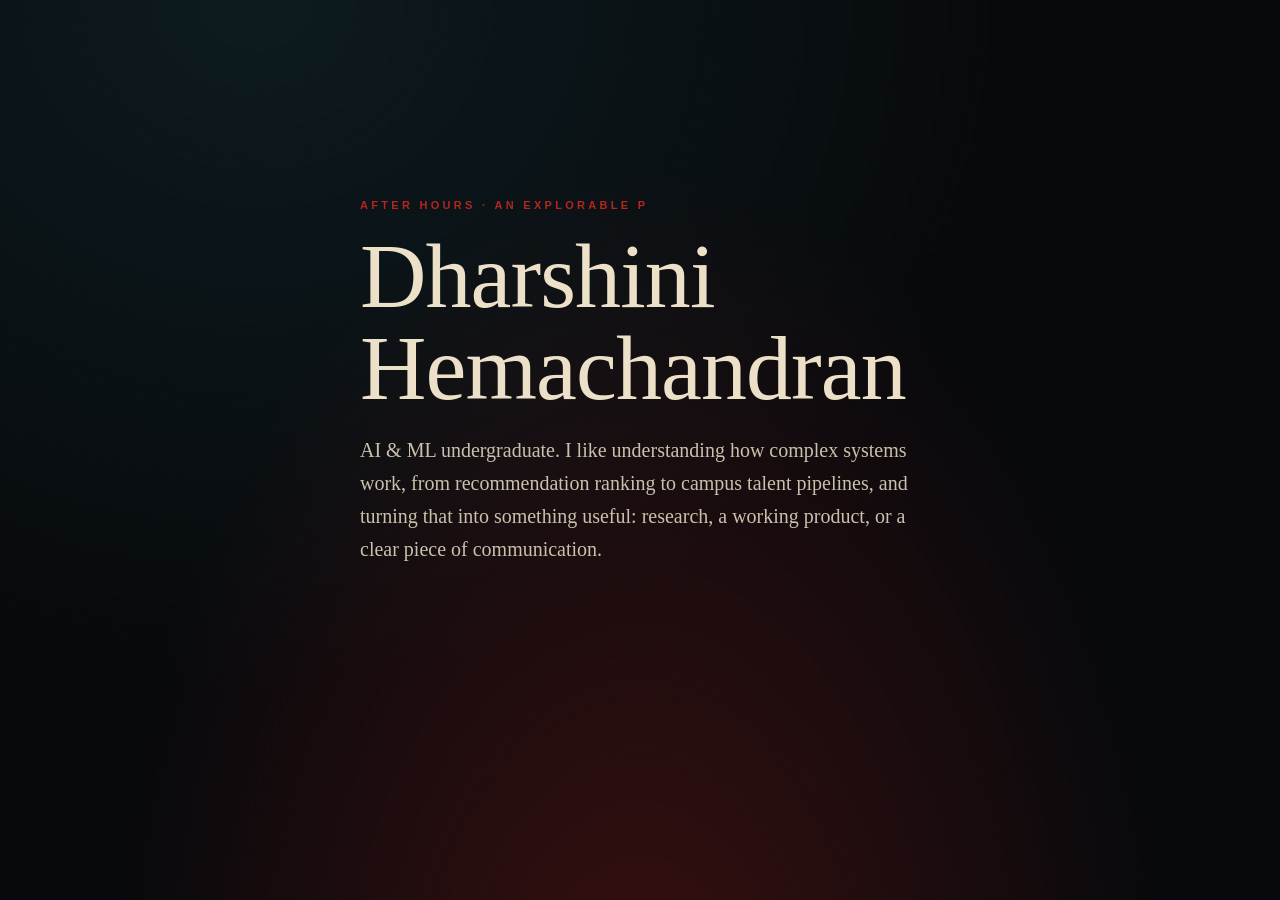
==== commit a17ef70b: "Ghost-city redesign: dense lantern street, canal, courtyard, tiered manor; auto-follow camera; carve" ====
--- a/index.html
+++ b/index.html
@@ -190,7 +190,7 @@
 <canvas id="rain"></canvas><div id="vig"></div><div id="grain"></div>
 
 <header class="hud" id="top">
-  <div class="brand">DHARSHINI<br>HEMACHANDRAN<small>AFTER HOURS · THE COMPOUND</small></div>
+  <div class="brand">DHARSHINI<br>HEMACHANDRAN<small>AFTER HOURS · A CITY OF LANTERNS</small></div>
   <div class="btns">
     <button class="chip" id="bIdx" aria-expanded="false" aria-controls="idx">Wings ▾</button>
     <button class="chip" id="bCr">Credits</button><button class="chip" id="bEd" style="display:none">Edit</button><button class="chip" id="bSnd" aria-pressed="false">Sound off</button>
@@ -205,11 +205,7 @@
 <div id="ov" role="dialog" aria-modal="true"></div>
 <div id="lb" role="dialog" aria-modal="true" aria-label="Artwork viewer"><button class="chip cl" id="lbX">Close ✕</button><button class="chip nav l" id="lbP" aria-label="Previous">‹</button><figure><img id="lbI" alt=""><figcaption class="mono" id="lbC"></figcaption></figure><button class="chip nav r" id="lbN" aria-label="Next">›</button></div>
 
-<section id="intro">
-  <div><div class="t" id="introT"></div><h1>AFTER<br><span>HOURS</span></h1>
-  <div class="t" style="color:var(--off)">The Ghost King's residence is open tonight.</div>
-  <div class="go" id="introGo" style="margin-top:34px"><button class="chip" id="bEnter">Enter the compound ▸</button><button class="chip" id="bSkip" style="border-color:var(--lav)">Skip · view sections</button></div></div>
-</section>
+<section id="intro"><div class="ib"><div class="t" id="introT"></div><h1>Dharshini<br>Hemachandran</h1><p class="lead">AI &amp; ML undergraduate. I like understanding how complex systems work, from recommendation ranking to campus talent pipelines, and turning that into something useful: research, a working product, or a clear piece of communication.</p><div class="go" id="introGo"><button class="chip" id="bEnter">Enter the world ▸</button><button class="chip" id="bSkip">Portfolio index</button><a class="chip" href="assets/Dharshini_Hemachandran_Resume.pdf" download>Resume (PDF)</a><div class="ln"><a href="mailto:dharshini.void@gmail.com">Email</a><a target="_blank" rel="noopener" href="https://linkedin.com/in/dharshini-void">LinkedIn</a><a target="_blank" rel="noopener" href="https://github.com/dharshini-hemachandran">GitHub</a></div><div class="ln" id="ld">Building the city…</div></div></div></section>
 
 <link rel="stylesheet" href="assets/ui.css">
 <script src="assets/gallery.js"></script>
@@ -303,10 +299,10 @@
 $('#bIdx').onclick=()=>{const o=idx.classList.toggle('open');$('#bIdx').setAttribute('aria-expanded',o)};
 $('#bCr').onclick=()=>{paused=true;ov.innerHTML=`<div class="panel" style="--c:#7778A8"><button class="chip x" id="cls">Close ✕</button><div class="loc mono">Photo credits</div><h2>Credits</h2><p>Environment built from Hong Kong photographs on Unsplash (Unsplash License). Colour-graded, not altered otherwise.</p>${CREDITS.map(([n,i])=>`<a class="tl" target="_blank" rel="noopener" href="https://unsplash.com/photos/${i}">${esc(n)} — Unsplash ↗</a>`).join('')}</div>`;ov.classList.add('open');$('#cls').onclick=closeP};
 /* ---------- intro ---------- */
-const lines=['THE OUTER GATE · LANTERNS LIT','A CHAMBER FOR EVERY STORY'];let li2=0,ci=0;
+const lines=['After Hours · an explorable portfolio'];let li2=0,ci=0;
 function type(){const t=$('#introT');if(li2>=lines.length){$('#introGo').classList.add('show');return}const L=lines[li2];if(ci<=L.length){t.textContent=L.slice(0,ci++);setTimeout(type,RM?0:38)}else{setTimeout(()=>{li2++;ci=0;type()},RM?0:650)}}type();
 function enter(){$('#intro').classList.add('gone');paused=false;if(!enter.d){enter.d=1;setTimeout(()=>$('#guide').style.opacity=.9,300)}}
-$('#bEnter').onclick=enter;$('#bSkip').onclick=()=>{enter();$('#idx').classList.add('open');$('#bIdx').setAttribute('aria-expanded',true)};
+$('#bEnter').onclick=enter;$('#bSkip').onclick=()=>{enter();window.AHUI&&window.AHUI.open('domain')};
 
 /* ---------- clock ---------- */
 setInterval(()=>{const d=new Date(Date.now()+ (8*60-(-new Date().getTimezoneOffset()))*60000);$('#clock').textContent='HKT '+String(1).padStart(2,'0')+':'+String(30+Math.floor((performance.now()/60000)%29)).padStart(2,'0')+' · DUSK'},1000);
--- a/assets/ui.css
+++ b/assets/ui.css
@@ -60,3 +60,23 @@
 #pz{position:fixed;inset:0;z-index:35;display:none;place-items:center;background:rgba(10,4,8,.7);font:300 40px var(--serif);letter-spacing:.4em;color:#e8dcc1}
 
 body.gl #clock{display:none}
+/* ---- palette & HUD: charcoal, ink, teal, vermilion, lantern gold, parchment ---- */
+:root{--cy:#d6b46a;--red:#b3261e;--lav:#8e9195;--vi:#6f5a3a;--ink:#07090c;--deep:#0c1317}
+html,body{background:#07090c}
+.chip{border-color:rgba(214,180,106,.45);background:rgba(7,9,12,.72);color:#e8dcc1;border-radius:0;letter-spacing:.14em}
+.chip:hover,.chip:focus-visible,.chip[aria-pressed=true]{background:#d6b46a;color:#07090c}
+.brand{font-family:var(--serif);font-weight:400;letter-spacing:.12em;font-size:12px}.brand small{color:#8e9195}
+#idx{border-color:#d6b46a;background:rgba(7,9,12,.96)}#idx button{border-left:2px solid #8e1b17;font-family:var(--serif);letter-spacing:.04em;text-transform:none;font-size:14px}
+#guide,#clock{color:#aab0b4}#guide kbd{border-color:#6d6a60;color:#e8dcc1}
+#vig{background:radial-gradient(ellipse at 50% 55%,transparent 52%,rgba(3,5,7,.8))}
+#intro{background:radial-gradient(ellipse at 50% 120%,rgba(120,24,20,.45),transparent 60%),radial-gradient(ellipse at 20% 0%,rgba(24,60,66,.35),transparent 55%),#07090c;text-align:left;place-items:center}
+#intro .ib{max-width:760px;padding:6vh 6vw}#intro .t{font:600 11px var(--sans);letter-spacing:.3em;color:#b3261e;text-transform:uppercase;min-height:1.6em}
+#intro h1{font:300 clamp(40px,8vw,92px)/1 var(--serif);letter-spacing:-.01em;color:#ece1c8;margin:14px 0 20px;text-shadow:none}
+#intro .lead{font:400 clamp(16px,2vw,20px)/1.65 var(--serif);color:#c9c1ad;max-width:56ch;margin:0 0 26px}
+#intro .go{margin-top:6px}#intro .go .chip{display:inline-block;margin:0 8px 8px 0;padding:13px 20px;text-decoration:none;font-size:11px}
+#intro .go .chip:first-child{background:#8e1b17;border-color:#d6b46a}#intro .go .chip:first-child:hover{background:#b3261e;color:#fff}
+#intro .ln{margin-top:22px;font:12px var(--sans);letter-spacing:.1em;color:#8e9195}#intro .ln a{color:#c9c1ad;margin-right:18px;text-decoration:none;border-bottom:1px solid #6d6a60}
+.panel{border-color:#d6b46a}
+
+#ms .rec h3{font-style:normal}
+#intro #ld{margin-top:10px;color:#b3261e}
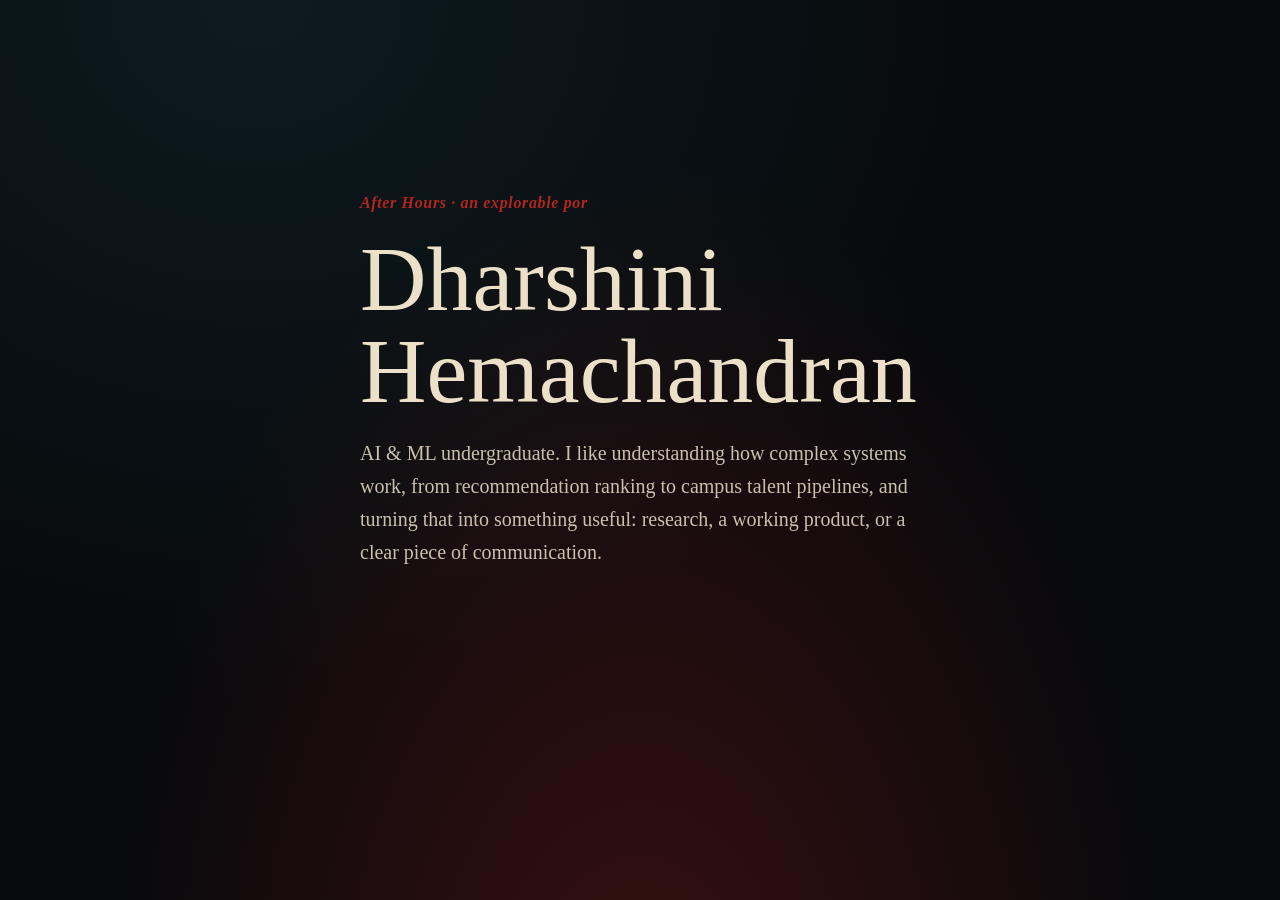
==== commit 1beaee01: "Rework: explicit room navigation config, Enter/Esc fix, painterly render pass, tiered houses & paint" ====
--- a/index.html
+++ b/index.html
@@ -193,7 +193,7 @@
   <div class="brand">DHARSHINI<br>HEMACHANDRAN<small>AFTER HOURS · A CITY OF LANTERNS</small></div>
   <div class="btns">
     <button class="chip" id="bIdx" aria-expanded="false" aria-controls="idx">Wings ▾</button>
-    <button class="chip" id="bCr">Credits</button><button class="chip" id="bEd" style="display:none">Edit</button><button class="chip" id="bSnd" aria-pressed="false">Sound off</button>
+    <a class="chip" href="moodboard.html" target="_blank" rel="noopener">Moodboard</a><button class="chip" id="bCr">Credits</button><button class="chip" id="bEd" style="display:none">Edit</button><button class="chip" id="bSnd" aria-pressed="false">Sound off</button>
   </div>
 </header>
 <nav id="idx" aria-label="Sections"></nav>
@@ -207,8 +207,8 @@
 
 <section id="intro"><div class="ib"><div class="t" id="introT"></div><h1>Dharshini<br>Hemachandran</h1><p class="lead">AI &amp; ML undergraduate. I like understanding how complex systems work, from recommendation ranking to campus talent pipelines, and turning that into something useful: research, a working product, or a clear piece of communication.</p><div class="go" id="introGo"><button class="chip" id="bEnter">Enter the world ▸</button><button class="chip" id="bSkip">Portfolio index</button><a class="chip" href="assets/Dharshini_Hemachandran_Resume.pdf" download>Resume (PDF)</a><div class="ln"><a href="mailto:dharshini.void@gmail.com">Email</a><a target="_blank" rel="noopener" href="https://linkedin.com/in/dharshini-void">LinkedIn</a><a target="_blank" rel="noopener" href="https://github.com/dharshini-hemachandran">GitHub</a></div><div class="ln" id="ld">Building the city…</div></div></div></section>
 
-<link rel="stylesheet" href="assets/ui.css">
-<script src="assets/gallery.js"></script>
+<link rel="preload" href="assets/fonts/cormorant-garamond-latin-500-normal.woff2" as="font" type="font/woff2" crossorigin><link rel="stylesheet" href="assets/fonts.css"><link rel="stylesheet" href="assets/ui.css">
+<script src="assets/nav.js"></script><script src="assets/gallery.js"></script>
 <script src="assets/ui.js"></script>
 <script>
 (()=>{
@@ -274,7 +274,7 @@
 /* ---------- overlays ---------- */
 const ov=$('#ov');
 function goTo(t){const o=HS.find(o=>o.h.t==t);if(o){tz=clamp(-o.z-260,0,ZMAX);tsx=0}}
-function openP(id){const MN={about:'inner',arcade:'visibility',gallery:'garden',studio:'records',contact:'celestial'};id=MN[id]||id;if(window.AHUI&&window.AHUI.has(id)){window.__tp&&window.__tp(id);window.AHUI.open(id);return}const P=PANELS[id];if(!P)return;paused=true;keys={};goTo(id);ov.innerHTML=`<div class="panel" style="--c:${P.c}" role="document"><button class="chip x" id="cls">Close ✕</button><div class="loc mono">${P.loc}</div>${P.html()}</div>`;ov.classList.add('open');$('#idx').classList.remove('open');P.after&&P.after();$('#cls').onclick=closeP;ov.querySelectorAll('[data-go]').forEach(b=>b.onclick=()=>openP(b.dataset.go));$('#cls').focus()}
+function openP(id){const MN={about:'inner-residence',arcade:'central-archive',gallery:'artisans-court',studio:'council-hall',contact:'contact-gate',domain:'index'};id=MN[id]||id;if(window.AHUI&&window.AHUI.has(id)){window.__tp&&window.__tp(id);window.AHUI.open(id);return}const P=PANELS[id];if(!P)return;paused=true;keys={};goTo(id);ov.innerHTML=`<div class="panel" style="--c:${P.c}" role="document"><button class="chip x" id="cls">Close ✕</button><div class="loc mono">${P.loc}</div>${P.html()}</div>`;ov.classList.add('open');$('#idx').classList.remove('open');P.after&&P.after();$('#cls').onclick=closeP;ov.querySelectorAll('[data-go]').forEach(b=>b.onclick=()=>openP(b.dataset.go));$('#cls').focus()}
 function closeP(){ov.classList.remove('open');ov.innerHTML='';build&&0;paused=false}
 /* lightbox */
 let li=0;function lb(i){li=(i+G.length)%G.length;const g=G[li];$('#lbI').src=src(g,'full');$('#lbI').alt=g.t||g.c+' — design '+g.f;$('#lbC').textContent=g.c+' · No.'+g.f+(g.t?' · '+g.t:'')+'  ·  '+(li+1)+'/'+G.length;$('#lb').classList.add('open');$('#lbX').focus()}
@@ -302,7 +302,7 @@
 const lines=['After Hours · an explorable portfolio'];let li2=0,ci=0;
 function type(){const t=$('#introT');if(li2>=lines.length){$('#introGo').classList.add('show');return}const L=lines[li2];if(ci<=L.length){t.textContent=L.slice(0,ci++);setTimeout(type,RM?0:38)}else{setTimeout(()=>{li2++;ci=0;type()},RM?0:650)}}type();
 function enter(){$('#intro').classList.add('gone');paused=false;if(!enter.d){enter.d=1;setTimeout(()=>$('#guide').style.opacity=.9,300)}}
-$('#bEnter').onclick=enter;$('#bSkip').onclick=()=>{enter();window.AHUI&&window.AHUI.open('domain')};
+$('#bEnter').onclick=enter;$('#bSkip').onclick=()=>{enter();window.AHUI&&window.AHUI.open('index')};
 
 /* ---------- clock ---------- */
 setInterval(()=>{const d=new Date(Date.now()+ (8*60-(-new Date().getTimezoneOffset()))*60000);$('#clock').textContent='HKT '+String(1).padStart(2,'0')+':'+String(30+Math.floor((performance.now()/60000)%29)).padStart(2,'0')+' · DUSK'},1000);
--- a/assets/fonts.css
+++ b/assets/fonts.css
@@ -0,0 +1,15 @@
+@font-face{font-family:'Cormorant Garamond';font-style:normal;font-weight:300;font-display:swap;src:url(fonts/cormorant-garamond-latin-300-normal.woff2) format('woff2')}
+@font-face{font-family:'Cormorant Garamond';font-style:normal;font-weight:500;font-display:swap;src:url(fonts/cormorant-garamond-latin-500-normal.woff2) format('woff2')}
+@font-face{font-family:'Cormorant Garamond';font-style:normal;font-weight:600;font-display:swap;src:url(fonts/cormorant-garamond-latin-600-normal.woff2) format('woff2')}
+@font-face{font-family:'Cormorant Garamond';font-style:italic;font-weight:300;font-display:swap;src:url(fonts/cormorant-garamond-latin-300-italic.woff2) format('woff2')}
+@font-face{font-family:'Cormorant Garamond';font-style:italic;font-weight:500;font-display:swap;src:url(fonts/cormorant-garamond-latin-500-italic.woff2) format('woff2')}
+@font-face{font-family:'EB Garamond';font-style:normal;font-weight:400;font-display:swap;src:url(fonts/eb-garamond-latin-400-normal.woff2) format('woff2')}
+@font-face{font-family:'EB Garamond';font-style:normal;font-weight:500;font-display:swap;src:url(fonts/eb-garamond-latin-500-normal.woff2) format('woff2')}
+@font-face{font-family:'EB Garamond';font-style:italic;font-weight:400;font-display:swap;src:url(fonts/eb-garamond-latin-400-italic.woff2) format('woff2')}
+@font-face{font-family:'Source Serif 4';font-style:normal;font-weight:400;font-display:swap;src:url(fonts/source-serif-4-latin-400-normal.woff2) format('woff2')}
+@font-face{font-family:'Source Serif 4';font-style:normal;font-weight:600;font-display:swap;src:url(fonts/source-serif-4-latin-600-normal.woff2) format('woff2')}
+@font-face{font-family:'Source Serif 4';font-style:italic;font-weight:400;font-display:swap;src:url(fonts/source-serif-4-latin-400-italic.woff2) format('woff2')}
+@font-face{font-family:'Noto Serif TC';font-weight:400;font-display:swap;src:url(fonts/noto-serif-tc-115-400-normal.woff2) format('woff2');unicode-range:U+5377}
+@font-face{font-family:'Noto Serif TC';font-weight:400;font-display:swap;src:url(fonts/noto-serif-tc-121-400-normal.woff2) format('woff2');unicode-range:U+9304}
+@font-face{font-family:'Noto Serif TC';font-weight:400;font-display:swap;src:url(fonts/noto-serif-tc-122-400-normal.woff2) format('woff2');unicode-range:U+4E8C,U+5B78,U+4FE1}
+@font-face{font-family:'Noto Serif TC';font-weight:400;font-display:swap;src:url(fonts/noto-serif-tc-123-400-normal.woff2) format('woff2');unicode-range:U+4E00,U+6708}
--- a/assets/ui.css
+++ b/assets/ui.css
@@ -1,5 +1,5 @@
 /* AFTER HOURS — manuscript / archive design system */
-:root{--paper:#e8dcc1;--paper2:#dccdab;--ink2:#1a1214;--wine:#6b1022;--crim:#a3182c;--gold:#9c7a34;--jade:#4a6b5d;--serif:"Iowan Old Style","Palatino Linotype",Palatino,"Book Antiqua","Songti SC","Noto Serif CJK SC",Georgia,serif;--sans:"Helvetica Neue",Helvetica,Arial,sans-serif}
+:root{--paper:#e8dcc1;--paper2:#dccdab;--ink2:#1a1214;--wine:#6b1022;--crim:#a3182c;--gold:#9c7a34;--jade:#4a6b5d;--display:"Cormorant Garamond","Noto Serif TC",Georgia,serif;--serif:"EB Garamond","Noto Serif TC",Georgia,serif;--text:"Source Serif 4","Noto Serif TC",Georgia,serif;--han:"Noto Serif TC","Songti TC",serif;--sans:"EB Garamond",Georgia,serif}
 body.ms-open #prompt,body.ms-open #pad{display:none}
 #ms{position:fixed;inset:0;z-index:45;display:none;flex-direction:column;align-items:center;justify-content:center;background:radial-gradient(ellipse at 50% 40%,rgba(30,8,14,.78),rgba(4,2,5,.95));padding:2vh 2vw;animation:msin .5s cubic-bezier(.2,.8,.2,1)}
 #ms.open{display:flex}@keyframes msin{from{opacity:0;transform:translateY(18px)}}
@@ -80,3 +80,22 @@
 
 #ms .rec h3{font-style:normal}
 #intro #ld{margin-top:10px;color:#b3261e}
+
+/* ---- typography system: Cormorant (display) · EB Garamond (editorial) · Source Serif 4 (reading) · Noto Serif TC (Chinese seals) ---- */
+#ms .sheet{font:400 17px/1.7 var(--text)}
+#ms h1,#ms h2,.hd h1,#intro h1,.panel h2{font-family:var(--display);font-weight:500;letter-spacing:0}
+#ms h1{font-weight:500;font-size:clamp(34px,5.4vw,64px)}#ms h2{font-weight:600;font-style:italic;font-size:clamp(22px,2.6vw,31px)}#ms h3{font-family:var(--serif);font-weight:500;font-style:italic}
+.kick,.cap,.tabs button,.btn,.ebar,.dl dt,.bars .r,table.t th,.rec .no,.rec .rl,.cat .fas .n,.chips button,.seals b,.dir i,.gal .c{text-transform:none!important;font-family:var(--serif);font-style:italic;font-weight:400;letter-spacing:.03em}
+.kick{font-size:15px;color:var(--wine)}.tabs button{font-size:16px;font-style:normal;font-variant:small-caps;letter-spacing:.08em;padding:9px 16px}
+.btn{font-style:normal;font-size:15px;letter-spacing:.04em;font-variant:small-caps}.dl,.bars .r,table.t{font-family:var(--text);font-size:14.5px}.dl dt{font-size:15px}
+.vt{font-family:var(--display);font-weight:500;text-transform:none;letter-spacing:.12em;font-size:clamp(22px,3vw,36px)}
+.seal{font-family:var(--han);font-weight:400}.seal.sm{font-size:16px}
+.letter p:first-of-type::first-letter{font-family:var(--display);font-weight:600}
+.brand,#idx button,.chip,#guide,#clock,#mapov p{font-family:var(--serif);text-transform:none}.chip{font-style:normal;font-variant:small-caps;font-size:15px;letter-spacing:.07em}
+#intro h1{font-weight:300}#intro .lead{font-family:var(--text)}#intro .t{font-family:var(--serif);font-style:italic;text-transform:none;letter-spacing:.04em;font-size:16px}
+
+.pn{display:flex;justify-content:space-between;align-items:center;gap:10px;margin-top:34px;padding-top:14px;border-top:1px solid var(--wine);flex-wrap:wrap}.pn .cap{text-align:center;flex:1}
+
+#pBtn{display:flex!important;flex-direction:column;align-items:center;gap:1px;padding:10px 24px!important;border:1px solid #d6b46a!important;background:rgba(7,9,12,.9)!important;color:#ece1c8!important;box-shadow:0 0 30px -8px #b3261e!important;letter-spacing:0!important;text-transform:none!important}
+#pBtn b{font:500 21px var(--display)}#pBtn span{font:italic 15px var(--serif);color:#c9b98a}#pBtn kbd{font:600 11px var(--serif);border:1px solid #8e8a78;padding:0 5px;border-radius:2px;color:#ece1c8}
+body.gl #bCr,#bCr{display:none!important}
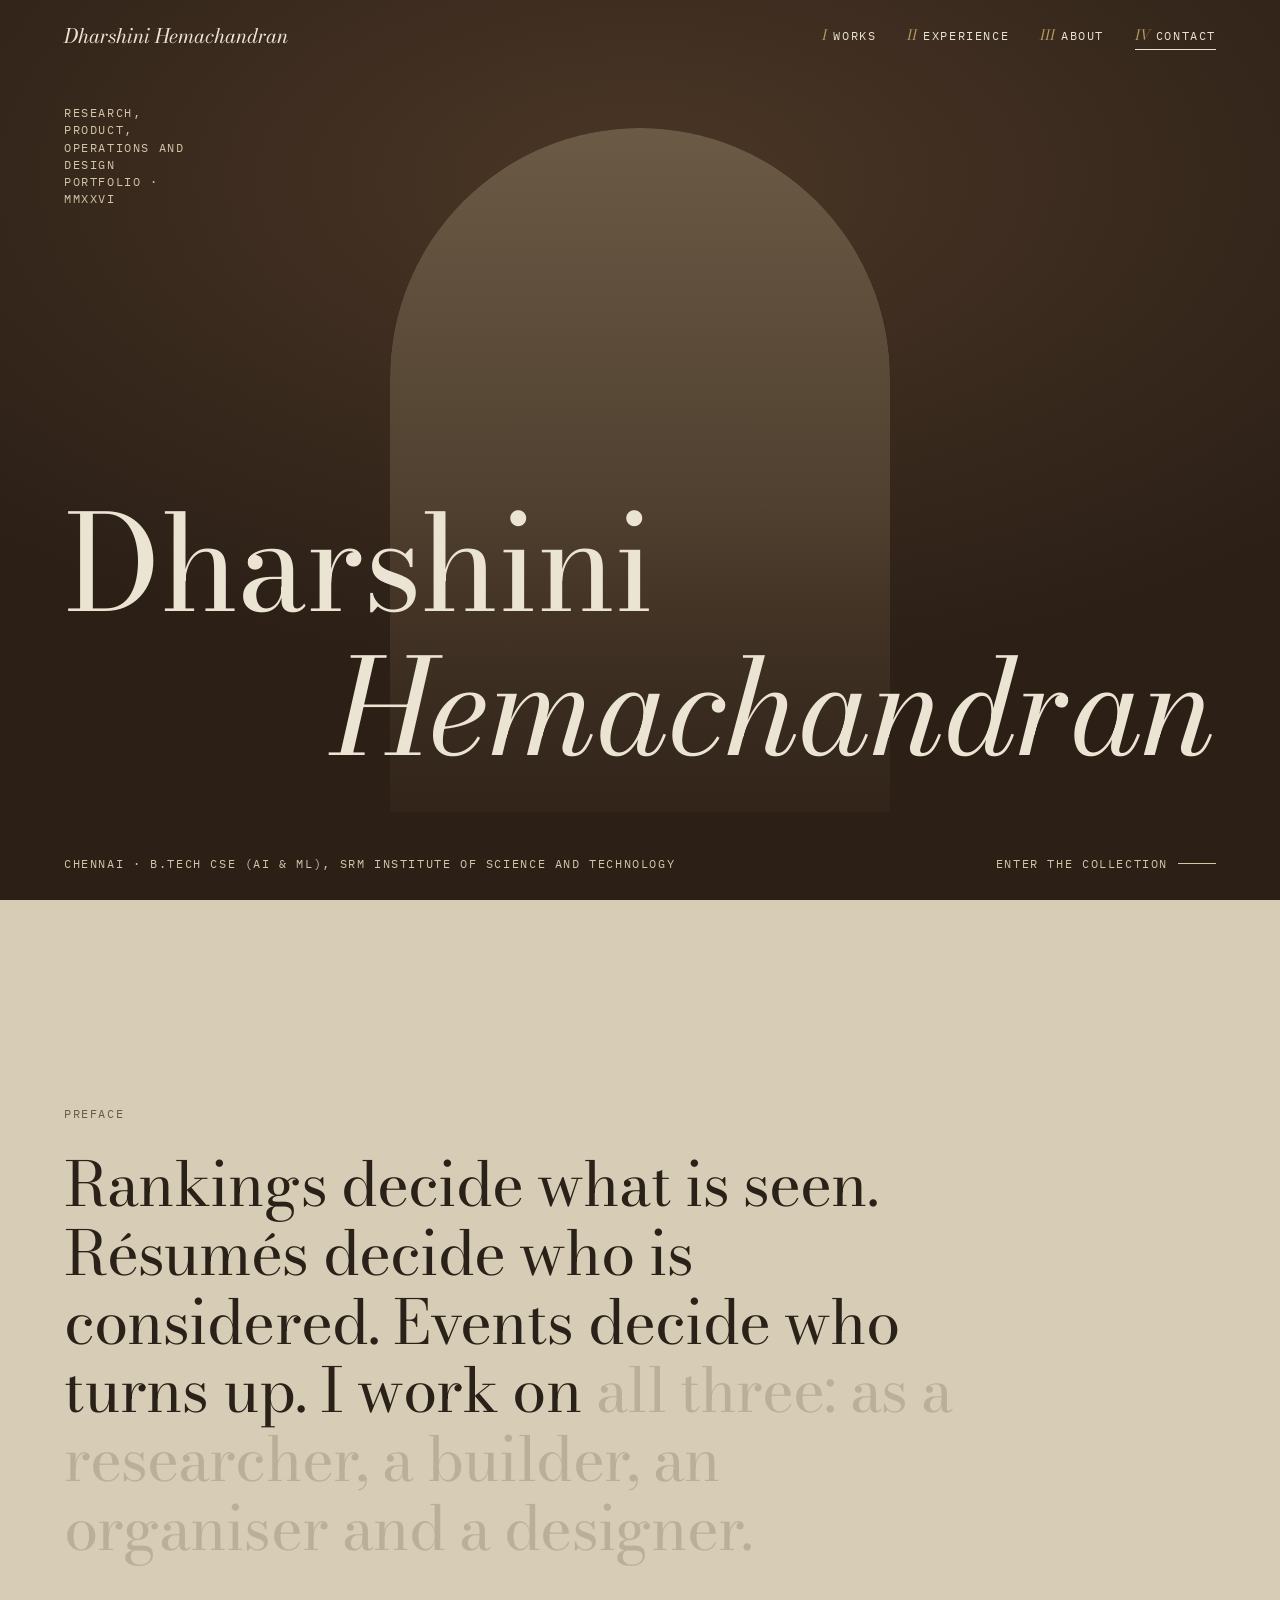
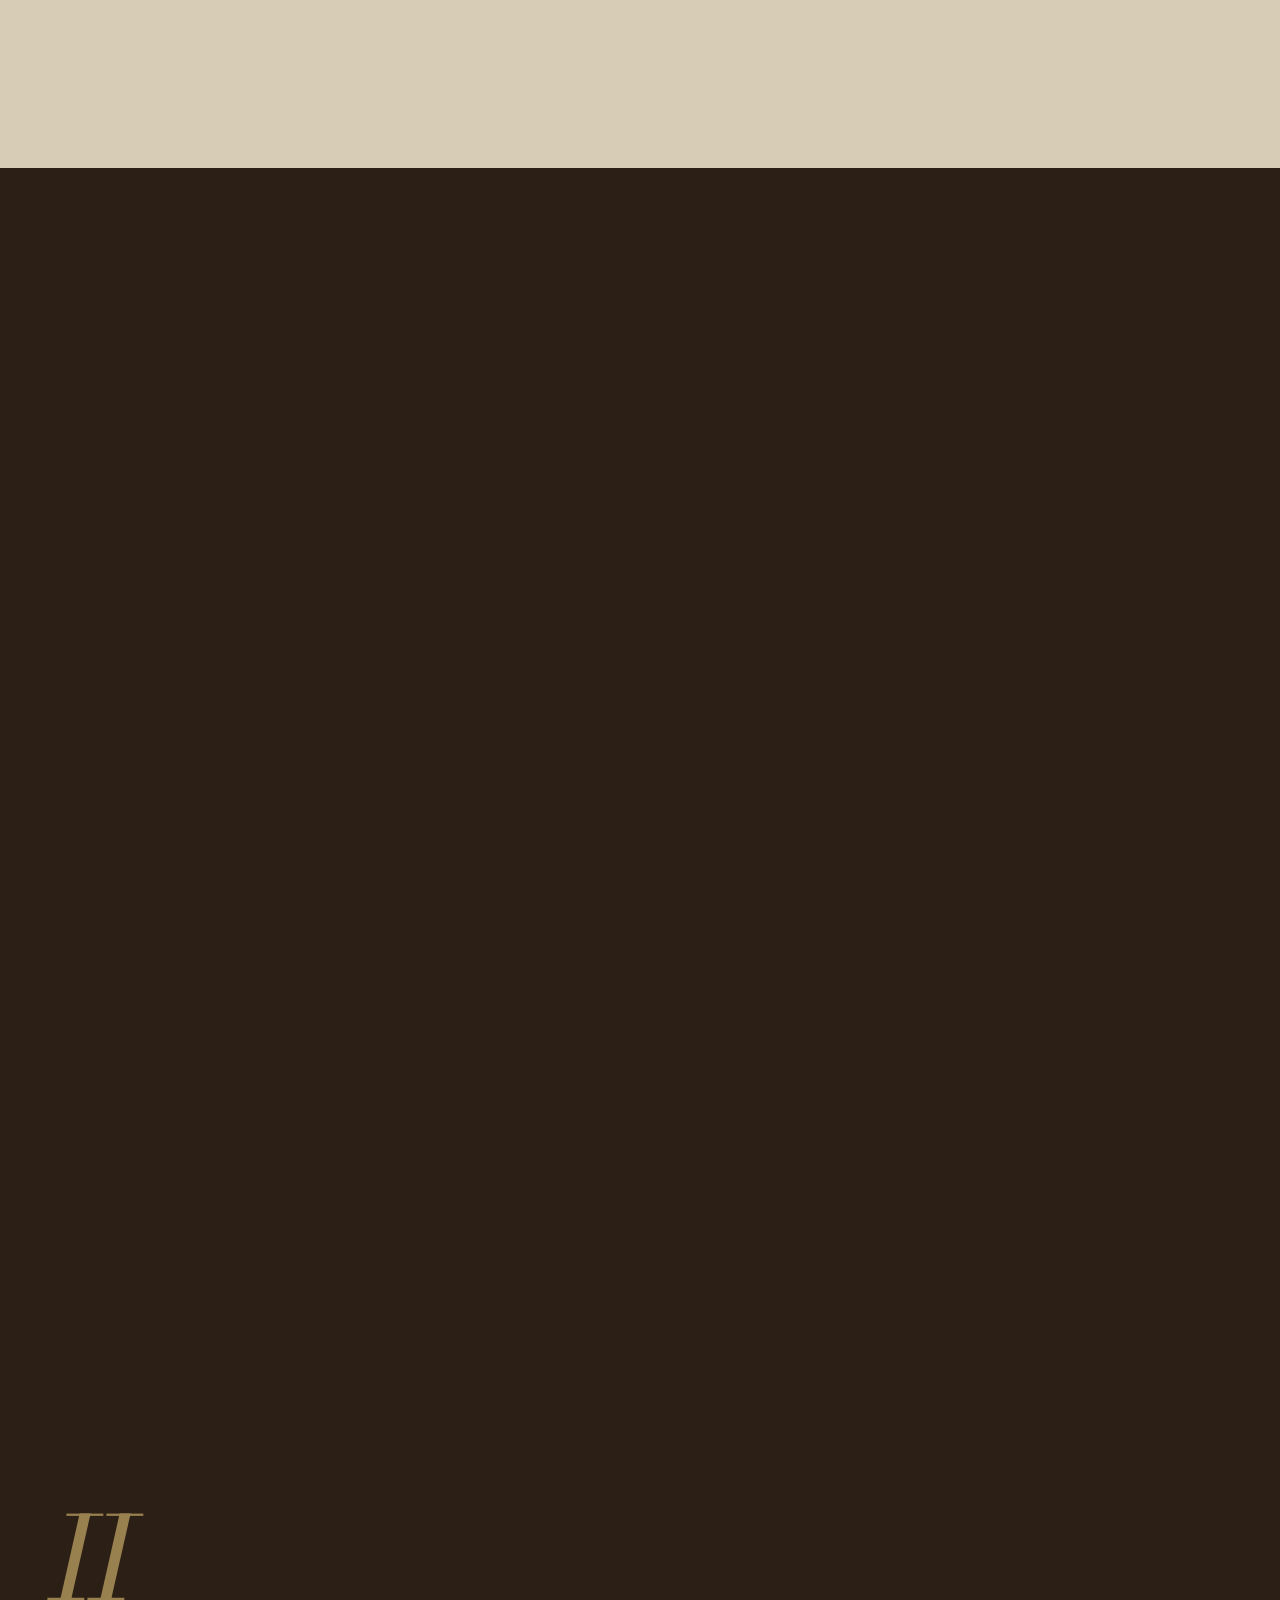
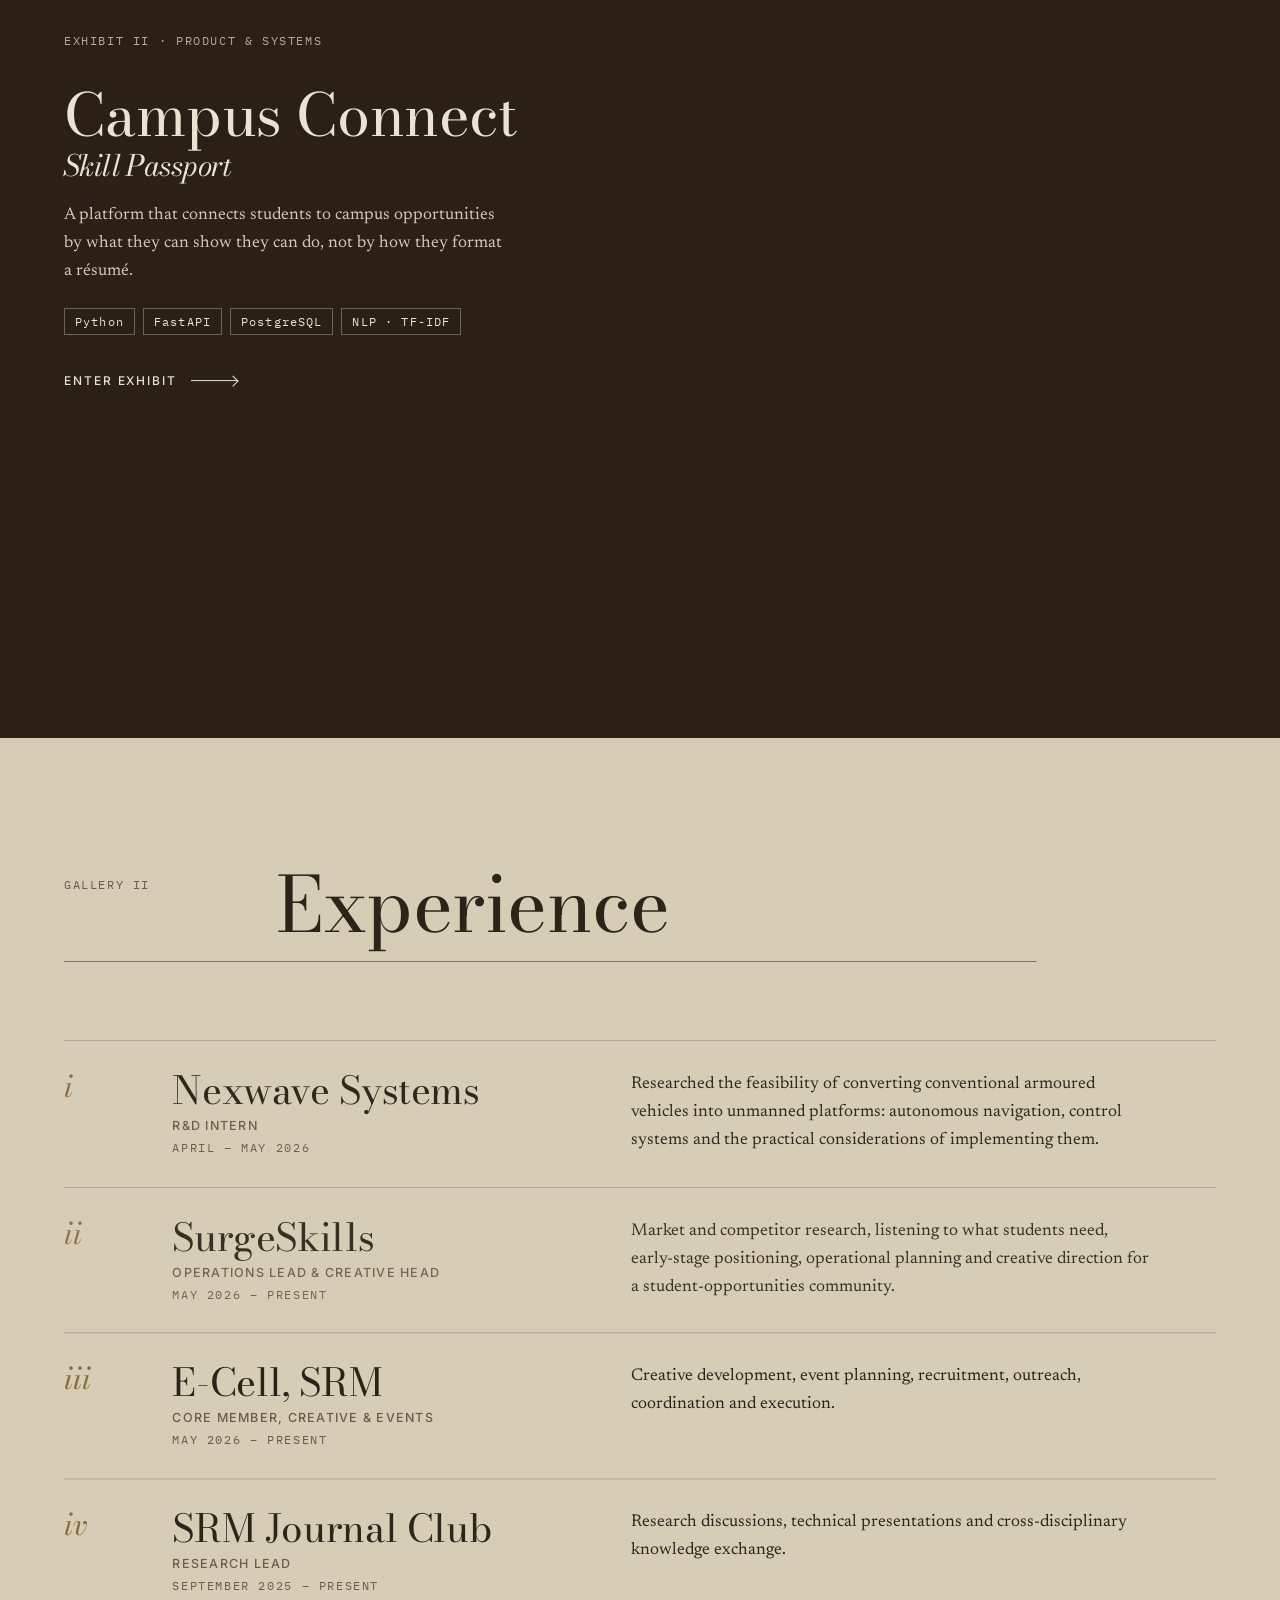
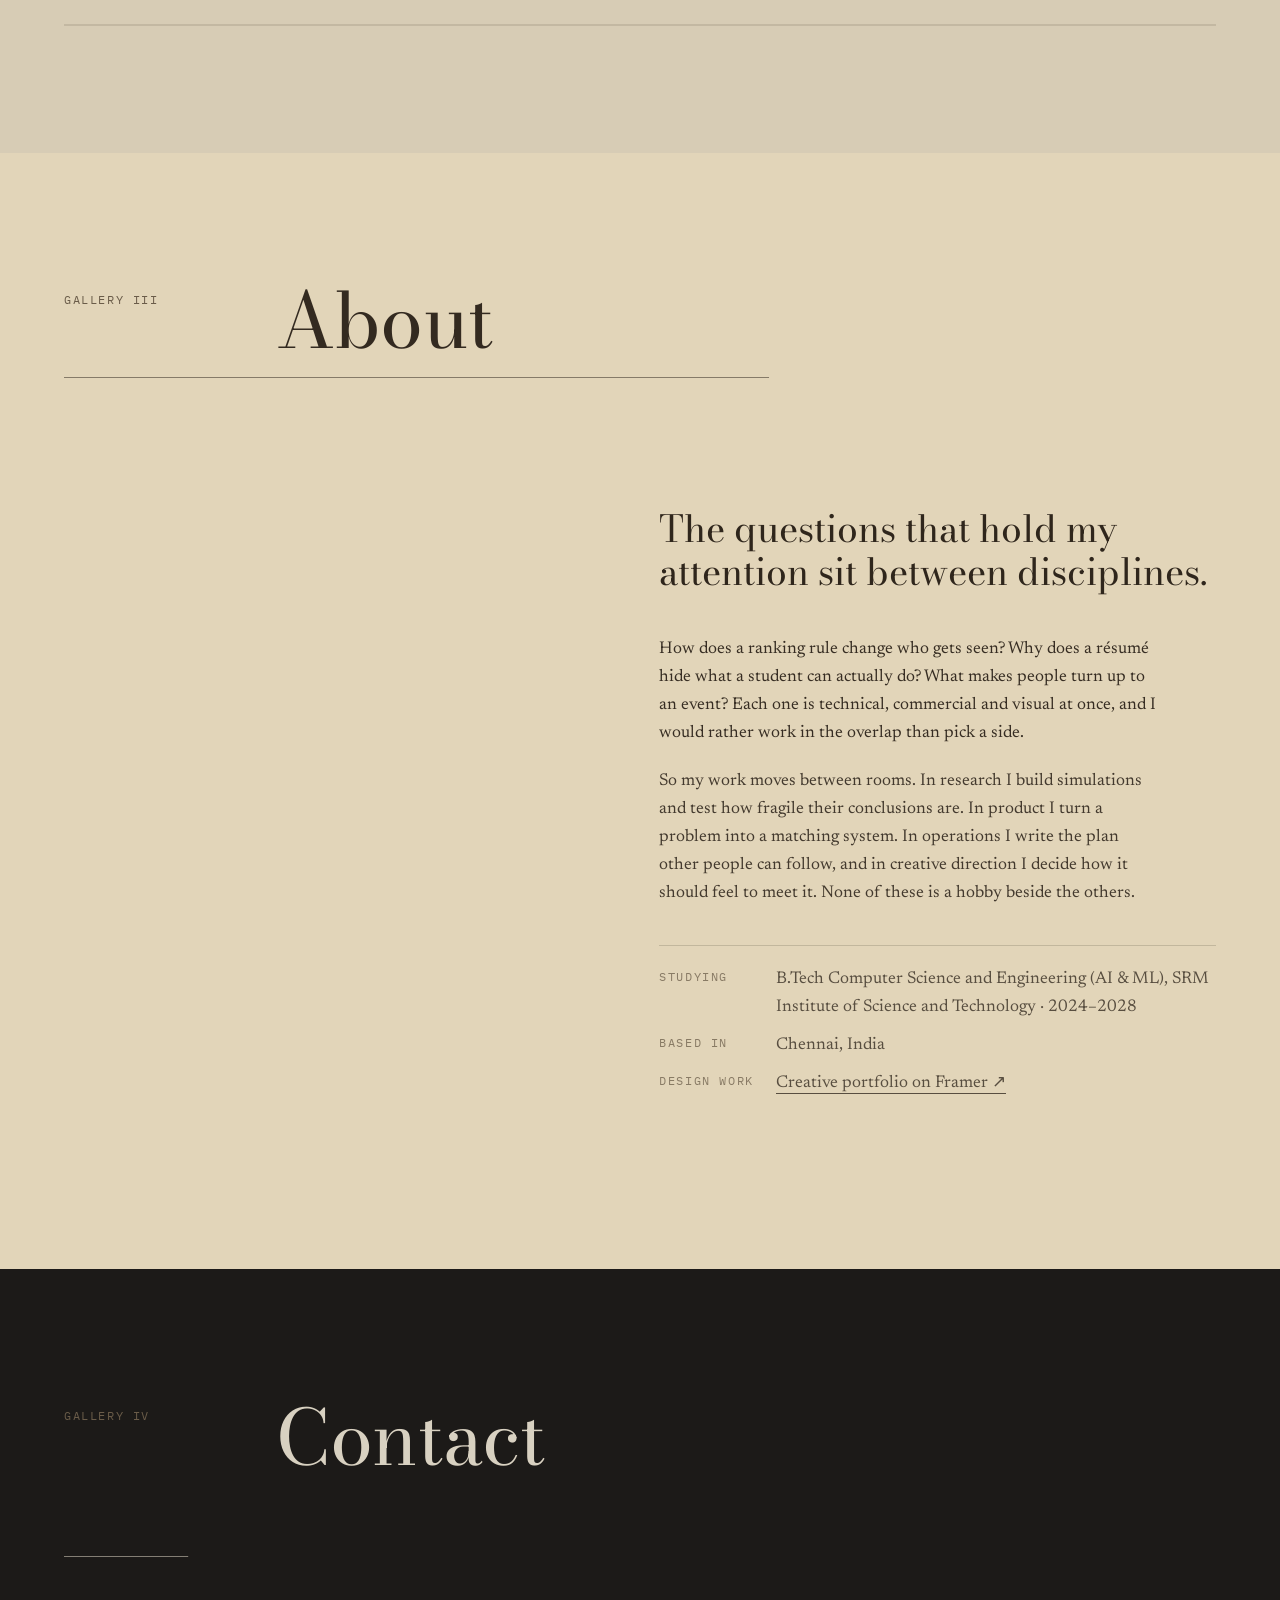
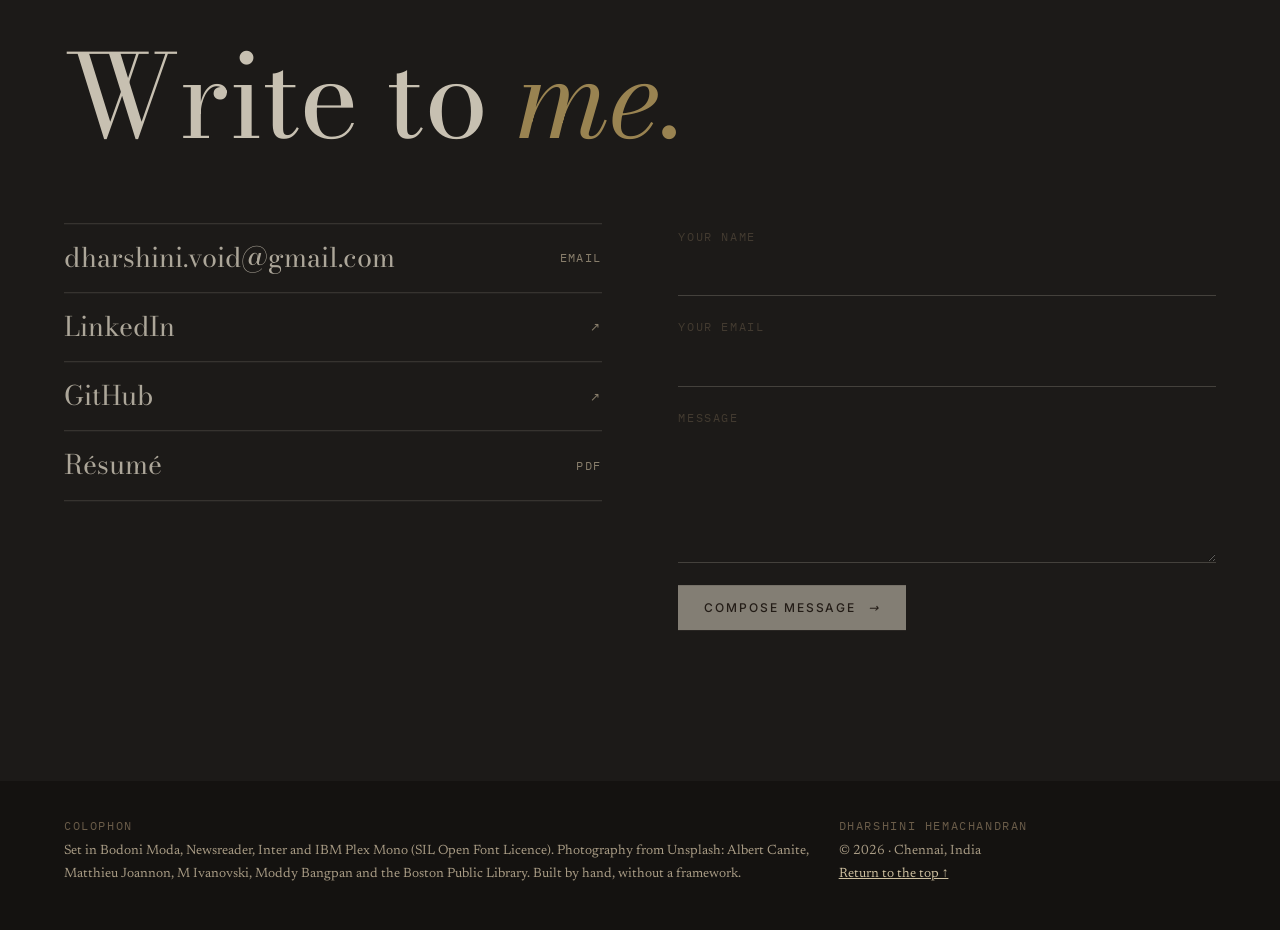
==== commit 3c14ba04: "Complete reset: a digital institution of ideas — new identity, editorial project exhibits, GSAP chor" ====
--- a/index.html
+++ b/index.html
@@ -1,363 +1,36 @@
-<!doctype html>
-<html lang="en">
-<head>
-<meta charset="utf-8">
-<meta name="viewport" content="width=device-width,initial-scale=1,viewport-fit=cover">
-<title>Dharshini Hemachandran — After Hours</title>
-<meta name="description" content="Interactive portfolio of Dharshini Hemachandran: creative strategist, visual designer, AI & ML undergraduate.">
-<link rel="preconnect" href="https://fonts.googleapis.com"><link rel="preconnect" href="https://fonts.gstatic.com" crossorigin>
-
-<style>
-:root{--ink:#050B18;--deep:#09152B;--cy:#00E5FF;--red:#FF3158;--vi:#A855F7;--lav:#7778A8;--am:#FFB454;--off:#E8EAF0;--d:'Zen Dots','Impact',sans-serif;--m:'DM Mono',ui-monospace,monospace;--s:'Manrope',system-ui,sans-serif}
-*{box-sizing:border-box;margin:0}
-html,body{height:100%;background:var(--ink);color:var(--off);font-family:var(--s);overflow:hidden;-webkit-tap-highlight-color:transparent}
-button{font:inherit;color:inherit;background:none;border:0;cursor:pointer}
-a{color:var(--cy)}
-.mono{font-family:var(--m);letter-spacing:.08em;text-transform:uppercase;font-size:11px}
-#viewport{position:fixed;inset:0;overflow:hidden;background:linear-gradient(#02050d,#07122a 55%,#0d1b3d 85%,#1a1440)}
-.layer{position:absolute;left:0;bottom:0;height:720px;transform-origin:0 100%;will-change:transform}
-#stars i{position:absolute;width:2px;height:2px;background:#cfe;border-radius:50%;opacity:.5}
-.sky{position:absolute;left:0;right:0;bottom:0;pointer-events:none}
-.far b{position:absolute;bottom:90px;background:linear-gradient(#0c1a3a,#071022);border-top:1px solid #1d3a6e}
-.far b u{position:absolute;inset:0;background:repeating-linear-gradient(0deg,transparent 0 9px,rgba(0,229,255,.18) 9px 11px);mask:linear-gradient(90deg,#000 20%,transparent 20% 40%,#000 40% 60%,transparent 60% 80%,#000 80%);opacity:.5}
-.far b em{position:absolute;top:-34px;left:50%;width:2px;height:34px;background:var(--red);box-shadow:0 0 8px var(--red);animation:blink 2.4s infinite}
-@keyframes blink{50%{opacity:.15}}
-.bld{position:absolute;bottom:120px;background:linear-gradient(#0b1b3a,#07122a);border:1px solid #14284f;border-bottom:0}
-.bld .roof{position:absolute;top:-14px;left:8%;right:8%;height:14px;background:#08122a;border:1px solid #14284f;border-bottom:0}
-.bld .w{position:absolute;width:20px;height:26px;background:#0a1226;border:1px solid #14284f}
-.bld .w.on{background:var(--c);opacity:.85;box-shadow:0 0 14px var(--c)}
-.bld .w.on::after{content:"";position:absolute;inset:0;background:repeating-linear-gradient(0deg,rgba(0,0,0,.35) 0 2px,transparent 2px 5px)}
-.bld .ac{position:absolute;width:26px;height:16px;background:#101e3d;border:1px solid #233a6a}
-.bld .rail{position:absolute;height:6px;border-top:2px solid #25437a;border-bottom:1px solid #1a2f5c}
-.sign{position:absolute;font-family:var(--d);color:var(--c);text-shadow:0 0 4px var(--c),0 0 16px var(--c),0 0 38px var(--c);white-space:nowrap;line-height:1}
-.sign.v{writing-mode:vertical-rl;letter-spacing:.1em}
-.sign.fl{animation:flick 7s infinite}
-@keyframes flick{0%,18%,22%,62%,64%,100%{opacity:1}20%,63%{opacity:.25}21%{opacity:.8}}
-.lm{cursor:pointer}
-.lm:hover .door,.lm.near .door{box-shadow:0 0 30px var(--c),inset 0 0 24px var(--c)}
-.lm:hover,.lm.near{filter:brightness(1.18)}
-.door{position:absolute;bottom:0;left:50%;width:56px;height:96px;margin-left:-28px;border:2px solid var(--c);border-bottom:0;background:linear-gradient(#10244a,#050B18);transition:.3s}
-.tag{position:absolute;font-family:var(--m);font-size:10px;letter-spacing:.12em;color:var(--lav);text-transform:uppercase}
-.street{position:absolute;left:0;right:0;bottom:0;height:120px;background:linear-gradient(#0a1428,#05080f);border-top:3px solid #1a2f5c}
-.street::after{content:"";position:absolute;left:0;right:0;top:70px;height:2px;background:repeating-linear-gradient(90deg,#3a4a7a 0 40px,transparent 40px 80px);opacity:.5}
-.refl{position:absolute;top:4px;width:150px;height:110px;opacity:.28;filter:blur(7px);background:linear-gradient(var(--c),transparent);transform:scaleY(1)}
-.lamp{position:absolute;bottom:120px;width:4px;height:170px;background:#16264a}
-.lamp::before{content:"";position:absolute;top:0;left:-2px;width:34px;height:4px;background:#16264a}
-.lamp::after{content:"";position:absolute;top:4px;left:22px;width:16px;height:6px;background:var(--am);box-shadow:0 0 18px 6px rgba(255,180,84,.55),0 70px 90px 20px rgba(255,180,84,.12)}
-.car{position:absolute;bottom:14px;left:0;width:90px;height:26px;border-radius:12px 18px 4px 4px;background:#0c1630;animation:drive 26s linear infinite;opacity:.9}
-.car::before{content:"";position:absolute;right:-4px;top:12px;width:8px;height:6px;background:#fff;box-shadow:0 0 20px 8px rgba(255,255,255,.35),60px 0 70px 20px rgba(255,255,255,.1)}
-.car::after{content:"";position:absolute;left:0;top:10px;width:5px;height:6px;background:var(--red);box-shadow:0 0 12px var(--red)}
-@keyframes drive{from{transform:translateX(-300px)}to{transform:translateX(var(--W))}}
-#wires{position:absolute;left:0;top:0;pointer-events:none}
-#me{position:absolute;bottom:92px;width:34px;height:84px;margin-left:-17px;z-index:5;transition:transform .15s}
-#me svg{width:100%;height:100%;overflow:visible}
-#me.walk svg{animation:bob .42s infinite}
-@keyframes bob{50%{transform:translateY(-3px)}}
-#fog{position:absolute;inset:0;pointer-events:none;background:radial-gradient(120% 60% at 50% 100%,rgba(119,120,168,.2),transparent 60%),linear-gradient(transparent 60%,rgba(9,21,43,.5))}
-#rain{position:fixed;inset:0;pointer-events:none;z-index:6}
-#vig{position:fixed;inset:0;pointer-events:none;z-index:7;background:radial-gradient(ellipse at 50% 55%,transparent 55%,rgba(2,4,10,.75));mix-blend-mode:multiply}
-#grain{position:fixed;inset:-50%;pointer-events:none;z-index:7;opacity:.06;background-image:url("data:image/svg+xml,%3Csvg xmlns='http://www.w3.org/2000/svg' width='120' height='120'%3E%3Cfilter id='n'%3E%3CfeTurbulence baseFrequency='.9' numOctaves='2'/%3E%3C/filter%3E%3Crect width='120' height='120' filter='url(%23n)'/%3E%3C/svg%3E");animation:gr 1s steps(4) infinite}
-@keyframes gr{25%{transform:translate(-3%,2%)}50%{transform:translate(2%,-3%)}75%{transform:translate(-2%,-1%)}}
-/* HUD */
-.hud{position:fixed;z-index:20;padding:calc(14px + env(safe-area-inset-top)) 16px 0}
-#top{left:0;right:0;display:flex;justify-content:space-between;align-items:flex-start;pointer-events:none}
-#top>*{pointer-events:auto}
-.brand{font-family:var(--d);font-size:13px;letter-spacing:.06em;line-height:1.3}
-.brand small{display:block;font-family:var(--m);font-size:10px;color:var(--lav);letter-spacing:.14em;margin-top:4px}
-.btns{display:flex;gap:8px;flex-wrap:wrap;justify-content:flex-end}
-.chip{border:1px solid rgba(0,229,255,.45);padding:8px 12px;border-radius:2px;font-family:var(--m);font-size:11px;letter-spacing:.1em;text-transform:uppercase;background:rgba(5,11,24,.7);backdrop-filter:blur(6px);transition:.2s}
-.chip:hover,.chip:focus-visible,.chip[aria-pressed=true]{background:var(--cy);color:var(--ink);outline:0}
-#idx{position:fixed;z-index:30;top:calc(58px + env(safe-area-inset-top));right:16px;display:none;flex-direction:column;gap:4px;min-width:230px;background:rgba(5,11,24,.95);border:1px solid var(--cy);padding:8px}
-#idx.open{display:flex}
-#idx button{text-align:left;padding:10px;font-family:var(--m);font-size:12px;letter-spacing:.08em;text-transform:uppercase;border-left:2px solid var(--c)}
-#idx button:hover{background:rgba(255,255,255,.08)}
-#guide{left:0;bottom:0;padding:0 16px calc(14px + env(safe-area-inset-bottom));color:var(--lav);pointer-events:none}
-#guide kbd{border:1px solid var(--lav);padding:1px 6px;margin:0 2px;border-radius:2px;color:var(--off)}
-#clock{right:0;bottom:0;padding:0 16px calc(14px + env(safe-area-inset-bottom));color:var(--lav);text-align:right}
-#prompt{position:fixed;z-index:25;left:50%;bottom:calc(150px + env(safe-area-inset-bottom));transform:translateX(-50%) translateY(10px);opacity:0;pointer-events:none;transition:.25s;white-space:nowrap}
-#prompt.show{opacity:1;transform:translateX(-50%);pointer-events:auto}
-#prompt button{background:var(--ink);border:1px solid var(--c,#00E5FF);color:var(--c,#00E5FF);padding:12px 18px;font-family:var(--m);font-size:12px;letter-spacing:.14em;text-transform:uppercase;box-shadow:0 0 22px -4px var(--c,#00E5FF)}
-#pad{position:fixed;z-index:25;left:0;right:0;bottom:calc(12px + env(safe-area-inset-bottom));display:none;justify-content:space-between;padding:0 18px;pointer-events:none}
-#pad button{pointer-events:auto;width:64px;height:64px;border-radius:50%;border:1px solid var(--cy);background:rgba(5,11,24,.7);font-size:22px;color:var(--cy);touch-action:none}
-#pad .g{display:flex;gap:12px}
-@media (pointer:coarse),(max-width:820px){#pad{display:flex}#guide{display:none}#prompt{bottom:calc(96px + env(safe-area-inset-bottom))}#clock{display:none}}
-/* intro */
-#intro{position:fixed;inset:0;z-index:50;background:var(--ink);display:grid;place-items:center;text-align:center;padding:24px;transition:opacity 1.2s,visibility 1.2s}
-#intro.gone{opacity:0;visibility:hidden}
-#intro .t{font-family:var(--m);font-size:12px;letter-spacing:.2em;color:var(--lav);min-height:1.6em}
-#intro h1{font-family:var(--d);font-weight:400;font-size:clamp(34px,8vw,92px);line-height:1;margin:22px 0;color:var(--off);text-shadow:0 0 30px rgba(0,229,255,.5)}
-#intro h1 span{color:var(--red);text-shadow:0 0 24px var(--red)}
-#intro .go{opacity:0;transition:opacity 1s}
-#intro .go.show{opacity:1}
-#intro .go .chip{font-size:13px;padding:14px 26px;margin:4px}
-/* overlays */
-#ov{position:fixed;inset:0;z-index:40;display:none;background:rgba(2,5,12,.82);backdrop-filter:blur(8px)}
-#ov.open{display:block;animation:fade .35s}
-@keyframes fade{from{opacity:0}}
-.panel{position:absolute;inset:3vh 3vw;max-width:1200px;margin:auto;border:1px solid var(--c);background:linear-gradient(160deg,#0a1630,#050B18 70%);box-shadow:0 0 60px -10px var(--c);overflow:auto;padding:clamp(20px,4vw,48px);animation:rise .5s cubic-bezier(.2,.8,.2,1)}
-@keyframes rise{from{transform:translateY(24px) scale(.98);opacity:0}}
-.panel::before{content:"";position:absolute;inset:0;background:repeating-linear-gradient(0deg,rgba(255,255,255,.025) 0 1px,transparent 1px 3px);pointer-events:none}
-.x{position:sticky;top:0;float:right;z-index:3;margin:-10px -10px 0 0}
-.loc{color:var(--c);margin-bottom:10px}
-.panel h2{font-family:var(--d);font-weight:400;font-size:clamp(26px,5vw,52px);line-height:1.05;margin-bottom:18px}
-.panel h3{font-family:var(--d);font-weight:400;font-size:clamp(18px,2.4vw,26px);margin:6px 0 10px}
-.panel p,.panel li{line-height:1.7;color:#c9cde0;font-size:15.5px}
-.panel ul{padding-left:18px}
-.cols{display:grid;grid-template-columns:1.2fr 1fr;gap:clamp(20px,4vw,48px)}
-@media(max-width:820px){.cols{grid-template-columns:1fr}.panel{inset:0}}
-.tags{display:flex;flex-wrap:wrap;gap:6px;margin:12px 0}
-.tags span{border:1px solid var(--lav);padding:3px 8px;font-family:var(--m);font-size:11px;color:var(--off)}
-.big{font-size:clamp(17px,2vw,21px)!important;color:var(--off)!important}
-.card{border:1px solid rgba(255,255,255,.14);padding:20px;position:relative;background:rgba(5,11,24,.6)}
-.card+.card{margin-top:18px}
-.links{display:flex;gap:10px;flex-wrap:wrap;margin-top:16px}
-.links a{text-decoration:none}
-.rec{display:grid;grid-template-columns:90px 1fr;gap:18px;padding:22px 0;border-top:1px solid rgba(255,255,255,.12)}
-@media(max-width:600px){.rec{grid-template-columns:1fr}}
-.rec .n{font-family:var(--d);font-size:36px;color:var(--c);text-shadow:0 0 18px var(--c);line-height:1}
-.rec .k{display:inline-block;padding:3px 8px;border:1px solid var(--c);color:var(--c);margin-bottom:8px}
-.rec h3{margin:0 0 2px}
-.rec .when{color:var(--lav);margin-bottom:8px}
-.facts{display:grid;gap:12px;margin-top:6px}
-.facts div{border-left:2px solid var(--cy);padding-left:12px}
-.facts b{display:block;color:var(--lav);font-family:var(--m);font-weight:400;font-size:11px;letter-spacing:.12em;text-transform:uppercase}
-#portrait{width:100%;max-width:260px;aspect-ratio:4/5;object-fit:cover;border:1px solid var(--cy);margin-bottom:16px;display:block}
-.cab{border:2px solid var(--c);border-radius:8px;background:#070f20;padding:22px;box-shadow:0 0 40px -8px var(--c)}
-.cab .scr{background:#021016;border:1px solid var(--cy);padding:14px;margin-bottom:12px;color:var(--cy);min-height:92px;font-family:var(--m);font-size:13px;line-height:1.7}
-.cab .scr::after{content:"▮";animation:blink 1s steps(2) infinite}
-.row{display:grid;gap:6px;margin-bottom:12px}
-input,textarea{width:100%;background:#050B18;border:1px solid var(--lav);color:var(--off);padding:12px;font:inherit;font-size:15px}
-input:focus,textarea:focus{outline:2px solid var(--cy);border-color:var(--cy)}
-.tl{display:block;padding:12px 14px;border:1px solid rgba(255,255,255,.16);margin-top:8px;text-decoration:none;color:var(--off)}
-.tl:hover{border-color:var(--cy);background:rgba(0,229,255,.08)}
-/* gallery */
-.hall{display:flex;gap:8px;flex-wrap:wrap;margin:6px 0 24px}
-.wall{columns:4 190px;column-gap:20px}
-.fr{break-inside:avoid;margin:0 0 26px;position:relative;cursor:zoom-in;display:block;width:100%;padding:0;text-align:left}
-.fr::before{content:"";position:absolute;left:12%;right:12%;top:-9px;height:3px;background:var(--c);box-shadow:0 0 14px 2px var(--c);transition:.3s}
-.fr img{display:block;width:100%;height:auto;border:1px solid #1d2f58;box-shadow:0 12px 40px -12px #000;transition:transform .35s,box-shadow .35s;background:#0a1226}
-.fr:hover img,.fr:focus-visible img{transform:translateY(-5px) scale(1.02);box-shadow:0 0 36px -4px var(--c)}
-.fr:focus-visible{outline:0}.fr:hover::before{left:2%;right:2%}
-.fr span{display:block;margin-top:8px;color:var(--lav);opacity:0;transform:translateY(-4px);transition:.3s}
-.fr:hover span,.fr:focus-visible span{opacity:1;transform:none}
-@media(pointer:coarse){.fr span{opacity:1}}
-#lb{position:fixed;inset:0;z-index:60;background:rgba(1,3,8,.96);display:none;place-items:center}
-#lb.open{display:grid}
-#lb figure{max-width:94vw;max-height:88vh;display:flex;flex-direction:column;align-items:center;gap:10px}
-#lb img{max-width:94vw;max-height:80vh;object-fit:contain;box-shadow:0 0 80px -10px var(--c,#00E5FF)}
-#lb figcaption{color:var(--lav)}
-#lb .nav{position:absolute;top:50%;transform:translateY(-50%);font-size:26px;width:52px;height:64px}
-#lb .l{left:6px}#lb .r{right:6px}#lb .cl{position:absolute;top:calc(12px + env(safe-area-inset-top));right:12px}
-.sr{position:absolute;left:-9999px}
-@media (prefers-reduced-motion:reduce){*{animation:none!important;transition:none!important}#rain,#grain{display:none}}
-
-:root{--d:"Helvetica Neue",Helvetica,Arial,sans-serif;--s:"Helvetica Neue",Helvetica,Arial,sans-serif;--m:"Helvetica Neue",Helvetica,Arial,sans-serif}
-body{font-weight:400}.panel h2,.panel h3,.brand,#intro h1,.rec .n{font-family:var(--s);font-weight:300;letter-spacing:-.01em}
-#intro h1{font-size:clamp(40px,9vw,110px);text-shadow:none}#intro h1 span{color:#00E5FF;text-shadow:none}
-.mono,.chip,.tag,#idx button,#prompt button,.tags span,.brand small{font-family:var(--s);font-weight:500}
-.rec .n{text-shadow:none}.rec .k,.chip{border-radius:0}
-#view{position:fixed;inset:0;overflow:hidden;perspective:700px;perspective-origin:50% 47%;background:#050B18}
-#sky{position:absolute;inset:-6%;background:center 35%/cover;filter:brightness(.55) saturate(.8) hue-rotate(-6deg)}
-#sky::after{content:"";position:absolute;inset:0;background:linear-gradient(rgba(5,11,24,.7),rgba(9,21,43,.2) 60%,rgba(5,11,24,.8))}
-#world{position:absolute;left:50%;top:50%;width:0;height:0;transform-style:preserve-3d;will-change:transform}
-.wall,.floor{position:absolute;transform-origin:0 0}
-.wall .ph{position:absolute;inset:0;background-size:cover;background-position:center;filter:brightness(.62) saturate(.9) contrast(1.12)}
-.wall .sh{position:absolute;inset:0;background:rgba(20,42,100,.42);mix-blend-mode:multiply}
-.hs{position:absolute;border:1.5px solid rgba(0,229,255,.6);background:rgba(0,229,255,.03);box-shadow:0 0 30px -6px rgba(0,229,255,.7);cursor:pointer;transition:.35s;padding:0}
-.hs i{position:absolute;left:-1px;top:-46px;font:500 34px var(--s);letter-spacing:.18em;text-transform:uppercase;color:#E8EAF0;text-shadow:0 0 18px #00E5FF;white-space:nowrap}
-.hs.near,.hs:hover{background:rgba(0,229,255,.12);box-shadow:0 0 80px 6px rgba(0,229,255,.7),inset 0 0 60px -6px rgba(0,229,255,.6)}
-#fog{position:absolute;inset:0;pointer-events:none;background:radial-gradient(60% 45% at 50% 47%,rgba(40,70,140,.28),transparent 70%),linear-gradient(transparent 70%,rgba(5,11,24,.55))}
-.wall2{display:grid;grid-template-columns:repeat(auto-fill,minmax(190px,1fr));gap:26px 20px;align-items:start;grid-auto-flow:dense}
-.gi{position:relative;display:block;width:100%;padding:0;overflow:hidden;background:linear-gradient(100deg,#0a1226 30%,#14244a 50%,#0a1226 70%) 0/200% 100%;animation:sk 1.4s infinite;border:1px solid #1d2f58;cursor:zoom-in;transition:box-shadow .3s,transform .3s}
-.gi.ok{animation:none;background:#0a1226}.gi.s-l{grid-column:span 2}.gi.s-s{width:78%}
-.gi img{position:absolute;inset:0;width:100%;height:100%;object-fit:contain;display:block}
-.gi:hover,.gi:focus-visible{outline:0;box-shadow:0 0 34px -4px #00E5FF;transform:translateY(-4px)}
-.gi span{position:absolute;left:0;right:0;bottom:0;padding:18px 10px 8px;background:linear-gradient(transparent,rgba(5,11,24,.9));color:#c9cde0;opacity:0;transition:.3s;font-size:10px}
-.gi:hover span,.gi:focus-visible span{opacity:1}@media(pointer:coarse){.gi span{opacity:1}}
-.gi.bad{cursor:default;animation:none;background:#0a1226;border-color:#FF3158}.ph2{display:grid;place-items:center;text-align:center;height:100%;color:#FF3158;padding:12px;font-size:11px}
-@keyframes sk{to{background-position:-200% 0}}
-.eg{display:grid;grid-template-columns:1fr 1fr;gap:14px}.strip{position:relative;aspect-ratio:1300/820;background:#0a1226 center/cover;border:1px solid #1d2f58;overflow:hidden;filter:brightness(.8)}
-.hb{position:absolute;border:2px solid #00E5FF;background:rgba(0,229,255,.18);cursor:move;font-size:11px;padding:2px 4px;touch-action:none;color:#fff;overflow:hidden}.hb.sel{border-color:#FF3158;background:rgba(255,49,88,.2)}
-.rh{position:absolute;right:0;bottom:0;width:14px;height:14px;background:#00E5FF;cursor:nwse-resize}
-.eg2{display:grid;grid-template-columns:repeat(auto-fill,minmax(170px,1fr));gap:14px}.ge{border:1px solid #1d2f58;padding:8px;display:grid;gap:6px;cursor:grab;background:rgba(5,11,24,.6)}
-.ge img{width:100%;height:150px;object-fit:contain;background:#000}.ge input,.ge select{padding:6px;font-size:12px}.row2{display:flex;gap:6px}.row2 .chip{padding:6px 8px}
-pre{white-space:pre-wrap;margin-top:12px;color:#c9cde0}label.mono{display:block}select{width:100%;background:#050B18;border:1px solid #7778A8;color:#E8EAF0;padding:10px}
-@media(max-width:820px){.eg{grid-template-columns:1fr}.hs i{font-size:40px}}
-body.gl #view,body.gl #rain,body.gl #bCr{display:none}#gl{position:fixed;inset:0;width:100%;height:100%;z-index:1;touch-action:none;cursor:grab}#gl:active{cursor:grabbing}#top,#guide,#clock,#pad,#prompt{z-index:20}</style>
-</head>
-<body>
-<div id="view" aria-hidden="true"><div id="sky"></div><div id="world"></div><div id="fog"></div></div>
-<canvas id="rain"></canvas><div id="vig"></div><div id="grain"></div>
-
-<header class="hud" id="top">
-  <div class="brand">DHARSHINI<br>HEMACHANDRAN<small>AFTER HOURS · A CITY OF LANTERNS</small></div>
-  <div class="btns">
-    <button class="chip" id="bIdx" aria-expanded="false" aria-controls="idx">Wings ▾</button>
-    <a class="chip" href="moodboard.html" target="_blank" rel="noopener">Moodboard</a><button class="chip" id="bCr">Credits</button><button class="chip" id="bEd" style="display:none">Edit</button><button class="chip" id="bSnd" aria-pressed="false">Sound off</button>
-  </div>
-</header>
-<nav id="idx" aria-label="Sections"></nav>
-<div class="hud mono" id="guide" style="padding-top:0"><kbd>W</kbd><kbd>S</kbd> / <kbd>↑</kbd><kbd>↓</kbd> walk &nbsp; <kbd>A</kbd><kbd>D</kbd> sidestep &nbsp; mouse look &nbsp; <kbd>Enter</kbd> enter &nbsp; <kbd>Esc</kbd> close</div>
-<div class="hud mono" id="clock" style="padding-top:0"></div>
-<div id="prompt"><button id="pBtn"></button></div>
-<div id="pad"><button id="pL" aria-label="Walk back">▼</button><div class="g"><button id="pA" aria-label="Enter">●</button><button id="pR" aria-label="Walk forward">▲</button></div></div>
-
-<div id="ov" role="dialog" aria-modal="true"></div>
-<div id="lb" role="dialog" aria-modal="true" aria-label="Artwork viewer"><button class="chip cl" id="lbX">Close ✕</button><button class="chip nav l" id="lbP" aria-label="Previous">‹</button><figure><img id="lbI" alt=""><figcaption class="mono" id="lbC"></figcaption></figure><button class="chip nav r" id="lbN" aria-label="Next">›</button></div>
-
-<section id="intro"><div class="ib"><div class="t" id="introT"></div><h1>Dharshini<br>Hemachandran</h1><p class="lead">AI &amp; ML undergraduate. I like understanding how complex systems work, from recommendation ranking to campus talent pipelines, and turning that into something useful: research, a working product, or a clear piece of communication.</p><div class="go" id="introGo"><button class="chip" id="bEnter">Enter the world ▸</button><button class="chip" id="bSkip">Portfolio index</button><a class="chip" href="assets/Dharshini_Hemachandran_Resume.pdf" download>Resume (PDF)</a><div class="ln"><a href="mailto:dharshini.void@gmail.com">Email</a><a target="_blank" rel="noopener" href="https://linkedin.com/in/dharshini-void">LinkedIn</a><a target="_blank" rel="noopener" href="https://github.com/dharshini-hemachandran">GitHub</a></div><div class="ln" id="ld">Building the city…</div></div></div></section>
-
-<link rel="preload" href="assets/fonts/cormorant-garamond-latin-500-normal.woff2" as="font" type="font/woff2" crossorigin><link rel="stylesheet" href="assets/fonts.css"><link rel="stylesheet" href="assets/ui.css">
-<script src="assets/nav.js"></script><script src="assets/gallery.js"></script>
-<script src="assets/ui.js"></script>
-<script>
-(()=>{
-const $=s=>document.querySelector(s),RM=matchMedia('(prefers-reduced-motion:reduce)').matches;
-const clamp=(v,a,b)=>Math.max(a,Math.min(b,v));
-const esc=s=>String(s).replace(/[&<>"]/g,c=>({'&':'&amp;','<':'&lt;','>':'&gt;','"':'&quot;'}[c]));
-const U=(id,w)=>`https://images.unsplash.com/photo-${id}?auto=format&fit=crop&w=${w||1500}&q=66`;
-const PH={sky:'1594973782943-3314fe063f68',floor:'1502099530544-2b61cbaed85c',walls:['1502099530544-2b61cbaed85c','1515036551567-bf1198cccc35','1707413584316-dc75cc0d4d82','1508008964339-7405e10c99ef','1571470804453-b61495a79c0c','1632835748287-d26100ceb93e','1507940951817-904be81ae43b']};
-const CREDITS=[['Nic Low','DdQkVaQbSsg'],['Salty Justice','NOMebOREvtc'],['Hanvin Cheong','MguB-SSRSQA'],['Florian Wehde','mPkAGKPec1c'],['Florian Wehde','7YZJ_jhQVNM'],['Y K','7XWXiF3ZxDg'],['Red John','Faa69Ramvv8'],['Daniam Chou','JD4P2rfAkvc']];
-const SEG=1300,HALF=430,N=6,WH=820,EYE=300,ZMAX=N*SEG-500;
-const BLOBS={};const src=(g,k)=>BLOBS[g.f]||'assets/gallery/'+k+'/'+g.f+'.webp';
-const proj=(n,t,sub,desc,tech,hl,gh,live)=>`<article class="card" style="--c:${n}"><div class="mono" style="color:${n}">${t}</div><h3>${sub}</h3><p>${desc}</p><div class="tags">${tech.map(x=>`<span>${x}</span>`).join('')}</div><ul>${hl.map(x=>`<li>${x}</li>`).join('')}</ul><div class="links"><a class="chip" target="_blank" rel="noopener" href="${gh}">GitHub ↗</a>${live?`<a class="chip" target="_blank" rel="noopener" href="${live}">Live demo ↗</a>`:''}</div></article>`;
-const rec=(n,k,c,org,role,when,pts)=>`<div class="rec" style="--c:${c}"><div class="n">${n}</div><div><span class="k mono">${k}</span><h3>${org}</h3><div class="when mono">${role} · ${when}</div><ul>${pts.map(x=>`<li>${x}</li>`).join('')}</ul></div></div>`;
-const PANELS={
-about:{c:'#00E5FF',loc:'01 · The Apartment · 1F',html:()=>`<div class="cols"><div><h2>Dharshini<br>Hemachandran</h2><p class="big">I'm interested in what happens when different disciplines meet. My work moves between visual communication, creative strategy, technology, research and entrepreneurship. I enjoy questioning familiar approaches, connecting seemingly unrelated ideas and exploring how they can lead to something unexpected.</p><div class="tags"><span>Creative Strategist</span><span>Visual Designer</span><span>AI &amp; ML Undergraduate</span><span>Researcher</span><span>Multidisciplinary Creative</span></div><div class="links"><button class="chip" data-go="contact">Contact ▸</button><button class="chip" data-go="gallery">See the work ▸</button></div></div>
-<div><img id="portrait" src="assets/portrait.jpg" alt="Portrait of Dharshini" onerror="this.remove()"><div class="facts"><div><b>Education</b>B.Tech Computer Science &amp; Engineering (AI &amp; ML)<br>SRM Institute of Science and Technology · 2024–2028</div><div><b>Based in</b>Chennai, India</div><div><b>Range</b>Design · strategy · research · building</div></div></div></div>`},
-arcade:{c:'#A855F7',loc:'02 · Project Arcade · Insert coin',html:()=>`<h2>Project Arcade</h2><div class="cols" style="grid-template-columns:1fr 1fr">${proj('#A855F7','Cabinet 01','Campus Connect (Skill Passport)','A student skill and opportunity matching platform that connects students with campus opportunities through resume processing, skill extraction and candidate-opportunity matching.',['Python','FastAPI','PostgreSQL','NLP'],['Resume processing','Skill extraction','Opportunity matching','Candidate evaluation workflows','Profile visibility and access controls'],'https://github.com/dharshini-hemachandran/skill-passport','https://dharshini-hemachandran.github.io/skill-passport/')}${proj('#00E5FF','Cabinet 02','The Visibility Trap','An exploratory research project investigating how engagement-driven recommendation systems influence creator visibility and exposure distribution.',['Python','Pandas','Streamlit'],['Recommendation policy comparisons','Ranking simulations','Sensitivity analysis','Creator visibility distributions','Exposure inequality'],'https://github.com/dharshini-hemachandran/algorithm-bias')}</div>`},
-studio:{c:'#4F8CFF',loc:'04 · The Studio · Open late',html:()=>`<h2>The Studio</h2><p>Four rooms, three modes of work: <b style="color:#4F8CFF">creative</b>, <b style="color:#FF3158">business</b> and <b style="color:var(--cy)">research</b>.</p>
-${rec('01','Creative · Events','#4F8CFF','SRM Entrepreneurship Cell','Core Member — Creative &amp; Events','May 2026 – Present',['Creative development and promotional communication','Event planning and execution','Recruitment and outreach','Campaign concepts','Logistics and coordination'])}
-${rec('02','Business · Creative','#FF3158','SurgeSkills','Operations Lead &amp; Creative Head','May 2026 – Present',['Market and competitor research','Exploring student needs','Early-stage positioning','Creative direction','Operational planning'])}
-${rec('03','Research · Creative','#A855F7','SRM Journal Club','Research Lead','September 2025 – Present',['Visual identity and brand communication','Educational social media content','Event promotion and creative design','Research presentations and academic discussions'])}
-${rec('04','Research · Engineering','#00E5FF','Nexwave Systems','Research &amp; Development Intern','April 2026 – May 2026',['Feasibility research into unmanned vehicle development','Research into autonomous navigation and control systems'])}`},
-contact:{c:'#00E5FF',loc:'05 · Contact Terminal · Line open',html:()=>`<div class="cols"><div><h2>Answer<br>the call.</h2><div class="cab" style="--c:#00E5FF"><div class="scr" id="scr">&gt; LINE OPEN<br>&gt; TO: dharshini.void@gmail.com<br>&gt; COMPOSE MESSAGE</div><div class="row"><input id="fn" placeholder="Your name" autocomplete="name" aria-label="Your name"><input id="fe" type="email" placeholder="Your email" autocomplete="email" aria-label="Your email"><textarea id="fm" rows="4" placeholder="Message" aria-label="Message"></textarea></div><button class="chip" id="send">Transmit ▸</button></div></div>
-<div><div class="mono" style="color:var(--lav)">Direct lines</div><a class="tl" href="mailto:dharshini.void@gmail.com">✉ dharshini.void@gmail.com</a><a class="tl" target="_blank" rel="noopener" href="https://linkedin.com/in/dharshini-void">in linkedin.com/in/dharshini-void ↗</a><a class="tl" target="_blank" rel="noopener" href="https://github.com/dharshini-hemachandran">⌥ github.com/dharshini-hemachandran ↗</a><p style="margin-top:18px">Open to creative collaborations, design work and conversations across design, strategy and technology.</p></div></div>`,after(){$('#send').onclick=()=>{const n=$('#fn').value,e=$('#fe').value,m=$('#fm').value;const b=`${m}\n\n— ${n}${e?' ('+e+')':''}`;$('#scr').innerHTML='&gt; ENCODING…<br>&gt; OPENING YOUR MAIL APP<br>&gt; SEND IT FROM THERE';location.href='mailto:dharshini.void@gmail.com?subject='+encodeURIComponent('Hello from your portfolio')+'&body='+encodeURIComponent(b)}}},
-gallery:{c:'#00E5FF',loc:'03 · The Gallery · Underground exhibition',html:()=>{const cats=[...new Set(G.map(g=>g.c))];return`<h2>The Gallery</h2><p>${G.length} pieces. Select one to inspect it at full resolution.</p><div class="hall"><button class="chip" aria-pressed="true" data-cat="">All</button>${cats.map(c=>`<button class="chip" aria-pressed="false" data-cat="${esc(c)}">${esc(c)}</button>`).join('')}</div><div class="wall2" id="wall"></div>`},after(){const wall=$('#wall');const draw=cat=>{wall.innerHTML=G.map((g,i)=>(!cat||g.c===cat)?`<button class="gi s-${g.s||'m'}" data-i="${i}" style="aspect-ratio:${g.w}/${g.h}" aria-label="Open artwork ${i+1}, ${esc(g.c)}"><img loading="lazy" decoding="async" width="${g.w}" height="${g.h}" src="${src(g,'thumb')}" alt="${esc(g.t||g.c+' — design '+g.f)}" data-f="${g.f}"><span class="mono">${esc(g.c)} · No.${g.f}${g.t?' · '+esc(g.t):''}</span></button>`:'').join('')};draw('');wall.addEventListener('load',e=>e.target.closest('.gi')&&e.target.closest('.gi').classList.add('ok'),true);wall.addEventListener('error',e=>{const b=e.target.closest&&e.target.closest('.gi');if(b){console.error('[gallery] missing asset:',e.target.getAttribute('src'));b.classList.add('bad');e.target.remove();b.insertAdjacentHTML('afterbegin','<div class="ph2 mono">Image unavailable<br>'+esc(b.querySelector('span').textContent)+'</div>')}},true);document.querySelectorAll('[data-cat]').forEach(b=>b.onclick=()=>{document.querySelectorAll('[data-cat]').forEach(x=>x.setAttribute('aria-pressed',x===b));draw(b.dataset.cat)});wall.onclick=e=>{const f=e.target.closest('.gi');f&&!f.classList.contains('bad')&&lb(+f.dataset.i)}}}};
-/* ---------- layout (editable, exportable) ---------- */
-const DEF={hot:[
- {id:'h1',t:'about',seg:0,side:'R',x:28,y:34,w:38,h:52,l:'About'},
- {id:'h2',t:'arcade',seg:1,side:'L',x:26,y:36,w:40,h:50,l:'Projects'},
- {id:'h3',t:'gallery',seg:2,side:'R',x:22,y:30,w:42,h:56,l:'Gallery'},
- {id:'h4',t:'studio',seg:3,side:'L',x:28,y:34,w:38,h:52,l:'Studio'},
- {id:'h5',t:'contact',seg:5,side:'R',x:32,y:38,w:36,h:48,l:'Contact'}],
- gal:(window.GALLERY||[]).map(g=>({...g,s:'m'}))};
-let LAY=null;try{LAY=JSON.parse(localStorage.getItem('ah-layout')||'null')}catch(e){}
-const hadLocal=!!LAY;LAY=LAY||JSON.parse(JSON.stringify(DEF));let G=LAY.gal;
-const save=()=>{try{localStorage.setItem('ah-layout',JSON.stringify(LAY))}catch(e){}};
-if(!hadLocal)fetch('assets/layout.json',{cache:'no-cache'}).then(r=>r.ok?r.json():null).then(j=>{if(j&&j.hot&&j.gal){LAY=j;G=j.gal;build()}}).catch(()=>{});
-/* ---------- 3D world from photographs ---------- */
-const view=$('#view'),world=$('#world');let HS=[];
-const hz=h=>h.side=='L'?-h.seg*SEG-(h.x+h.w/2)/100*SEG:-(h.seg+1)*SEG+(h.x+h.w/2)/100*SEG;
-function build(){world.innerHTML='';HS=[];
- $('#sky').style.backgroundImage=`url(${U(PH.sky,1800)})`;
- const fl=document.createElement('div');fl.className='floor';fl.style.cssText=`left:${-HALF}px;top:${EYE}px;width:${2*HALF}px;height:${N*SEG}px;transform:translateZ(${-N*SEG}px) rotateX(90deg);background:linear-gradient(rgba(5,11,24,.2),rgba(5,11,24,.65)),url(${U(PH.floor,1100)}) bottom/${2*HALF}px ${SEG}px repeat-y`;world.appendChild(fl);
- for(let s=0;s<N;s++)['L','R'].forEach((side,k)=>{const w=document.createElement('div');w.className='wall';
-  w.style.cssText=`width:${SEG}px;height:${WH}px;left:0;top:${EYE-WH}px;transform:`+(side=='L'?`translate3d(${-HALF}px,0,${-s*SEG}px) rotateY(90deg)`:`translate3d(${HALF}px,0,${-(s+1)*SEG}px) rotateY(-90deg)`);
-  w.innerHTML=`<div class="ph" style="background-image:url(${U(PH.walls[(s*2+k)%PH.walls.length])})"></div><div class="sh"></div>`;
-  LAY.hot.filter(h=>h.seg==s&&h.side==side).forEach(h=>{const b=document.createElement('button');b.className='hs';b.style.cssText=`left:${h.x}%;top:${h.y}%;width:${h.w}%;height:${h.h}%`;b.innerHTML=`<i>${esc(h.l)}</i>`;b.setAttribute('aria-label',h.l);b.onclick=()=>openP(h.t);w.appendChild(b);HS.push({h,b,z:hz(h)})});
-  world.appendChild(w)})}
-/* ---------- camera ---------- */
-let cz=0,tz=0,sx=0,tsx=0,yaw=0,pitch=0,ty=0,tp=0,paused=true,last=0,keys={},near=null;
-function frame(t){const dt=Math.min(.05,(t-last)/1000||0);last=t;
- if(!paused){tz=clamp(tz+((keys.f?1:0)-(keys.b?1:0))*640*dt,0,ZMAX);tsx=clamp(tsx+((keys.r?1:0)-(keys.l?1:0))*320*dt,-230,230)}
- const k=Math.min(1,dt*5);const mv=Math.abs(tz-cz)>3;cz+=(tz-cz)*k;sx+=(tsx-sx)*k;yaw+=(ty-yaw)*.07;pitch+=(tp-pitch)*.07;
- const bob=RM||!mv?0:Math.sin(t/115)*5,roll=RM||!mv?0:Math.sin(t/230)*.25;
- world.style.transform=`rotateZ(${roll}deg) rotateX(${pitch}deg) rotateY(${yaw}deg) translate3d(${-sx}px,${bob}px,${cz}px)`;
- $('#sky').style.transform=`translate3d(${-yaw*14}px,${pitch*8}px,0) scale(1.15)`;
- let n=null,bd=1e9;HS.forEach(o=>{const d=Math.abs(-cz-o.z);if(d<420&&d<bd){bd=d;n=o}});
- if(n!==near){HS.forEach(o=>o.b.classList.toggle('near',o===n));near=n;const p=$('#prompt');if(n){$('#pBtn').textContent='Enter ▸ '+n.h.l;p.classList.add('show')}else p.classList.remove('show')}
- requestAnimationFrame(frame)}
-addEventListener('pointermove',e=>{if(e.pointerType=='touch'||paused)return;ty=(e.clientX/innerWidth-.5)*14;tp=(.5-e.clientY/innerHeight)*7});
-addEventListener('wheel',e=>{if(!paused&&!ov.classList.contains('open'))tz=clamp(tz+e.deltaY*1.1,0,ZMAX)},{passive:true});
-let dy0=null;view.addEventListener('pointerdown',e=>{if(e.pointerType=='touch')dy0=e.clientY});view.addEventListener('pointermove',e=>{if(dy0!=null&&!paused){tz=clamp(tz+(dy0-e.clientY)*3,0,ZMAX);dy0=e.clientY}});addEventListener('pointerup',()=>dy0=null);
-/* ---------- overlays ---------- */
-const ov=$('#ov');
-function goTo(t){const o=HS.find(o=>o.h.t==t);if(o){tz=clamp(-o.z-260,0,ZMAX);tsx=0}}
-function openP(id){const MN={about:'inner-residence',arcade:'central-archive',gallery:'artisans-court',studio:'council-hall',contact:'contact-gate',domain:'index'};id=MN[id]||id;if(window.AHUI&&window.AHUI.has(id)){window.__tp&&window.__tp(id);window.AHUI.open(id);return}const P=PANELS[id];if(!P)return;paused=true;keys={};goTo(id);ov.innerHTML=`<div class="panel" style="--c:${P.c}" role="document"><button class="chip x" id="cls">Close ✕</button><div class="loc mono">${P.loc}</div>${P.html()}</div>`;ov.classList.add('open');$('#idx').classList.remove('open');P.after&&P.after();$('#cls').onclick=closeP;ov.querySelectorAll('[data-go]').forEach(b=>b.onclick=()=>openP(b.dataset.go));$('#cls').focus()}
-function closeP(){ov.classList.remove('open');ov.innerHTML='';build&&0;paused=false}
-/* lightbox */
-let li=0;function lb(i){li=(i+G.length)%G.length;const g=G[li];$('#lbI').src=src(g,'full');$('#lbI').alt=g.t||g.c+' — design '+g.f;$('#lbC').textContent=g.c+' · No.'+g.f+(g.t?' · '+g.t:'')+'  ·  '+(li+1)+'/'+G.length;$('#lb').classList.add('open');$('#lbX').focus()}
-$('#lbX').onclick=()=>$('#lb').classList.remove('open');$('#lbP').onclick=()=>lb(li-1);$('#lbN').onclick=()=>lb(li+1);$('#lb').onclick=e=>{if(e.target.id=='lb')$('#lb').classList.remove('open')};
-
-$('#lbI').addEventListener('error',()=>console.error('[gallery] missing full asset:',$('#lbI').getAttribute('src')));
-/* ---------- input ---------- */
-const K={ArrowUp:'f',w:'f',W:'f',ArrowDown:'b',s:'b',S:'b',a:'l',A:'l',d:'r',D:'r',ArrowLeft:'l',ArrowRight:'r'};
-let edOn=/[?&]edit/.test(location.search);const showEd=()=>$('#bEd').style.display=edOn?'':'none';showEd();
-addEventListener('keydown',e=>{const k=e.key;
- if($('#lb').classList.contains('open')){if(k=='Escape')$('#lb').classList.remove('open');if(k=='ArrowLeft')lb(li-1);if(k=='ArrowRight')lb(li+1);return}
- if(ov.classList.contains('open')){if(k=='Escape')closeP();return}
- if(k=='E'&&e.shiftKey){edOn=!edOn;showEd();return}
- if(!$('#intro').classList.contains('gone'))return;
- if(K[k]){keys[K[k]]=1;e.preventDefault()}
- if((k=='Enter'||k==' ')&&near&&document.activeElement.tagName!='BUTTON'){e.preventDefault();openP(near.h.t)}if(k=='Escape')$('#idx').classList.remove('open')});
-addEventListener('keyup',e=>{if(K[e.key])keys[K[e.key]]=0});
-const hold=(id,key)=>{const b=$(id),on=e=>{e.preventDefault();keys[key]=1},off=()=>keys[key]=0;b.addEventListener('pointerdown',on);['pointerup','pointerleave','pointercancel'].forEach(t=>b.addEventListener(t,off))};hold('#pL','b');hold('#pR','f');
-$('#pA').onclick=()=>near&&openP(near.h.t);$('#pBtn').onclick=()=>near&&openP(near.h.t);
-const idx=$('#idx');idx.innerHTML=(window.AHUI?AHUI.WINGS.map(w=>[w[0],w[1]]):(window.AHUI?window.AHUI.WINGS.map(w=>[w[0],w[1]]):[['about','About']])).map(([i,n])=>`<button data-o="${i}" style="--c:#00E5FF">${n}</button>`).join('');
-idx.onclick=e=>{const b=e.target.closest('button');if(b){enter();openP(b.dataset.o)}};
-$('#bIdx').onclick=()=>{const o=idx.classList.toggle('open');$('#bIdx').setAttribute('aria-expanded',o)};
-$('#bCr').onclick=()=>{paused=true;ov.innerHTML=`<div class="panel" style="--c:#7778A8"><button class="chip x" id="cls">Close ✕</button><div class="loc mono">Photo credits</div><h2>Credits</h2><p>Environment built from Hong Kong photographs on Unsplash (Unsplash License). Colour-graded, not altered otherwise.</p>${CREDITS.map(([n,i])=>`<a class="tl" target="_blank" rel="noopener" href="https://unsplash.com/photos/${i}">${esc(n)} — Unsplash ↗</a>`).join('')}</div>`;ov.classList.add('open');$('#cls').onclick=closeP};
-/* ---------- intro ---------- */
-const lines=['After Hours · an explorable portfolio'];let li2=0,ci=0;
-function type(){const t=$('#introT');if(li2>=lines.length){$('#introGo').classList.add('show');return}const L=lines[li2];if(ci<=L.length){t.textContent=L.slice(0,ci++);setTimeout(type,RM?0:38)}else{setTimeout(()=>{li2++;ci=0;type()},RM?0:650)}}type();
-function enter(){$('#intro').classList.add('gone');paused=false;if(!enter.d){enter.d=1;setTimeout(()=>$('#guide').style.opacity=.9,300)}}
-$('#bEnter').onclick=enter;$('#bSkip').onclick=()=>{enter();window.AHUI&&window.AHUI.open('index')};
-
-/* ---------- clock ---------- */
-setInterval(()=>{const d=new Date(Date.now()+ (8*60-(-new Date().getTimezoneOffset()))*60000);$('#clock').textContent='HKT '+String(1).padStart(2,'0')+':'+String(30+Math.floor((performance.now()/60000)%29)).padStart(2,'0')+' · DUSK'},1000);
-
-/* ---------- rain ---------- */
-const rc=$('#rain'),rx=rc.getContext('2d');let drops=[];
-function rainLoop(){if(RM)return;rx.clearRect(0,0,rc.width,rc.height);rx.strokeStyle='rgba(170,200,255,.28)';rx.lineWidth=1;rx.beginPath();const n=Math.min(140,Math.floor(rc.width/9));while(drops.length<n)drops.push({x:Math.random()*rc.width,y:Math.random()*rc.height,l:10+Math.random()*14,v:12+Math.random()*10});for(const d of drops){rx.moveTo(d.x,d.y);rx.lineTo(d.x-2,d.y+d.l);d.y+=d.v;d.x-=.8;if(d.y>rc.height){d.y=-20;d.x=Math.random()*rc.width}}rx.stroke();requestAnimationFrame(rainLoop)}
-/* ---------- sound (synthesised, off by default) ---------- */
-let ac,gn;const sb=$('#bSnd');
-function noise(ctx,brown){const b=ctx.createBuffer(1,ctx.sampleRate*3,ctx.sampleRate),d=b.getChannelData(0);let l=0;for(let i=0;i<d.length;i++){const w=Math.random()*2-1;if(brown){l=(l+.02*w)/1.02;d[i]=l*3.5}else d[i]=w}return b}
-function startSound(){if(!ac){ac=new (window.AudioContext||window.webkitAudioContext)();gn=ac.createGain();gn.gain.value=0;gn.connect(ac.destination);
- const mk=(brown,type,f,q,vol)=>{const s=ac.createBufferSource();s.buffer=noise(ac,brown);s.loop=true;const fl=ac.createBiquadFilter();fl.type=type;fl.frequency.value=f;fl.Q.value=q;const g=ac.createGain();g.gain.value=vol;s.connect(fl).connect(g).connect(gn);s.start()};
- mk(false,'highpass',2500,.5,.07);mk(true,'lowpass',240,.7,.55);mk(true,'bandpass',90,2,.5);
- const o=ac.createOscillator(),og=ac.createGain();o.frequency.value=55;og.gain.value=.025;o.connect(og).connect(gn);o.start()}
- ac.resume();gn.gain.linearRampToValueAtTime(.8,ac.currentTime+1.5)}
-sb.onclick=()=>{const on=sb.getAttribute('aria-pressed')!='true';sb.setAttribute('aria-pressed',on);sb.textContent=on?'Sound on':'Sound off';if(on)startSound();else if(gn)gn.gain.linearRampToValueAtTime(0,ac.currentTime+.6)};
-
-function rs(){rc.width=innerWidth;rc.height=innerHeight}addEventListener('resize',rs);rs();
-/* ---------- visual editor ---------- */
-const TG=['about','arcade','gallery','studio','contact'];
-function audit(){const out=[];let n=0,tot=G.length*2;return new Promise(r=>{if(!tot)return r(out);G.forEach(g=>['thumb','full'].forEach(k=>{const i=new Image(),p=src(g,k);const d=ok=>{if(!ok){out.push(p);console.error('[gallery] missing asset:',p)}if(++n==tot)r(out)};i.onload=()=>d(1);i.onerror=()=>d(0);i.src=p}))})}
-function editor(){paused=true;let tab='h',sel=null;
- ov.innerHTML=`<div class="panel" style="--c:#00E5FF"><button class="chip x" id="cls">Close ✕</button><div class="loc mono">Editor · local only · saved in this browser until you export</div><h2>Layout editor</h2><div class="hall"><button class="chip" data-t="h" aria-pressed="true">Hotspots</button><button class="chip" data-t="g" aria-pressed="false">Gallery</button><button class="chip" id="aud">Audit images</button><button class="chip" id="exp">Export JSON</button><label class="chip">Import JSON<input type="file" id="imp" accept=".json" hidden></label><button class="chip" id="rst">Reset</button></div><div id="edb"></div><pre class="mono" id="aout"></pre></div>`;ov.classList.add('open');
- const B=$('#edb'),say=t=>$('#aout').textContent=t;
- const hsel=()=>LAY.hot.find(h=>h.id==sel);
- function strips(){let h='<p>Drag a box on any wall to move it (even to another wall or segment). Drag the corner to resize. Walls run from the street entrance (segment 1) to the far end.</p><div class="eg">';for(let s=0;s<N;s++)['L','R'].forEach((sd,k)=>{h+=`<div><div class="mono">Seg ${s+1} · ${sd=='L'?'left':'right'} wall</div><div class="strip" data-seg="${s}" data-side="${sd}" style="background-image:url(${U(PH.walls[(s*2+k)%PH.walls.length],500)})">${LAY.hot.filter(x=>x.seg==s&&x.side==sd).map(x=>`<div class="hb${x.id==sel?' sel':''}" data-id="${x.id}" style="left:${x.x}%;top:${x.y}%;width:${x.w}%;height:${x.h}%">${esc(x.l)}<b class="rh"></b></div>`).join('')}</div></div>`});h+='</div>';const o=hsel();
-  h+=`<div class="card" style="margin-top:14px">${o?`<div class="row"><label class="mono">Label<input id="el" value="${esc(o.l)}"></label><label class="mono">Opens<select id="et">${TG.map(t=>`<option${t==o.t?' selected':''}>${t}</option>`).join('')}</select></label><label class="mono">Width %<input id="ew" type="number" min="8" max="90" value="${Math.round(o.w)}"></label><label class="mono">Height %<input id="eh" type="number" min="8" max="90" value="${Math.round(o.h)}"></label></div><button class="chip" id="edl">Remove hotspot</button> `:'<span class="mono">Select a box to edit its label, destination and size.</span> '}<button class="chip" id="ead">+ Add hotspot</button></div>`;B.innerHTML=h;
-  const ch=()=>{save();strips()};
-  if(o){$('#el').oninput=e=>{o.l=e.target.value;save()};$('#et').onchange=e=>{o.t=e.target.value;save()};$('#ew').onchange=e=>{o.w=clamp(+e.target.value,8,90);ch()};$('#eh').onchange=e=>{o.h=clamp(+e.target.value,8,90);ch()};$('#edl').onclick=()=>{LAY.hot=LAY.hot.filter(x=>x!==o);sel=null;ch()}}
-  $('#ead').onclick=()=>{const n={id:'h'+Date.now(),t:'about',seg:0,side:'L',x:30,y:30,w:30,h:40,l:'New'};LAY.hot.push(n);sel=n.id;ch()};
-  B.querySelectorAll('.hb').forEach(el=>el.addEventListener('pointerdown',e=>{e.preventDefault();const o=LAY.hot.find(x=>x.id==el.dataset.id),rz=e.target.classList.contains('rh');sel=o.id;const st=el.parentElement.getBoundingClientRect(),gx=(e.clientX-st.left)/st.width*100-o.x,gy=(e.clientY-st.top)/st.height*100-o.y;
-   const mv=ev=>{if(rz){const r=document.querySelector(`.strip[data-seg="${o.seg}"][data-side="${o.side}"]`).getBoundingClientRect();o.w=clamp((ev.clientX-r.left)/r.width*100-o.x,8,100-o.x);o.h=clamp((ev.clientY-r.top)/r.height*100-o.y,8,100-o.y)}else{const s2=document.elementsFromPoint(ev.clientX,ev.clientY).find(x=>x.classList&&x.classList.contains('strip'));if(s2){o.seg=+s2.dataset.seg;o.side=s2.dataset.side;const r=s2.getBoundingClientRect();o.x=clamp((ev.clientX-r.left)/r.width*100-gx,0,100-o.w);o.y=clamp((ev.clientY-r.top)/r.height*100-gy,0,100-o.h)}}strips2()};
-   const up=()=>{removeEventListener('pointermove',mv);removeEventListener('pointerup',up);ch()};addEventListener('pointermove',mv);addEventListener('pointerup',up);strips2()}));
-  function strips2(){B.querySelectorAll('.strip').forEach(s=>s.innerHTML=LAY.hot.filter(x=>x.seg==+s.dataset.seg&&x.side==s.dataset.side).map(x=>`<div class="hb${x.id==sel?' sel':''}" data-id="${x.id}" style="left:${x.x}%;top:${x.y}%;width:${x.w}%;height:${x.h}%;pointer-events:none">${esc(x.l)}<b class="rh"></b></div>`).join(''))}}
- function gal(){const cats=[...new Set(G.map(g=>g.c))];B.innerHTML=`<p>Drag tiles to reorder. Edit caption, category and size. Add images (to publish them, also put <code>NAME.webp</code> in <code>assets/gallery/full</code> and <code>thumb</code>).</p><datalist id="dc">${cats.map(c=>`<option>${esc(c)}`).join('')}</datalist><div class="hall"><label class="chip">+ Add images<input type="file" id="add" accept="image/*" multiple hidden></label></div><div class="eg2">${G.map((g,i)=>`<div class="ge" draggable="true" data-i="${i}"><img src="${src(g,'thumb')}" alt="" draggable="false"><input data-k="t" value="${esc(g.t||'')}" placeholder="Caption (optional)" aria-label="Caption"><input data-k="c" list="dc" value="${esc(g.c)}" aria-label="Category"><div class="row2"><select data-k="s" aria-label="Size">${['s','m','l'].map(s=>`<option value="${s}"${(g.s||'m')==s?' selected':''}>${{s:'Small',m:'Medium',l:'Large'}[s]}</option>`).join('')}</select><label class="chip rp">Replace<input type="file" accept="image/*" hidden data-r="${i}"></label><button class="chip" data-d="${i}">✕</button></div></div>`).join('')}</div>`;
-  let dr=null;B.querySelectorAll('.ge').forEach(el=>{el.ondragstart=()=>dr=+el.dataset.i;el.ondragover=e=>e.preventDefault();el.ondrop=e=>{e.preventDefault();const to=+el.dataset.i;if(dr==null||dr==to)return;const[m]=G.splice(dr,1);G.splice(to,0,m);save();gal()};el.querySelectorAll('[data-k]').forEach(inp=>inp.onchange=()=>{G[+el.dataset.i][inp.dataset.k]=inp.value;save()})});
-  B.querySelectorAll('[data-d]').forEach(b=>b.onclick=()=>{G.splice(+b.dataset.d,1);save();gal()});
-  const ld=(file,cb)=>{const u=URL.createObjectURL(file),im=new Image();im.onload=()=>cb(u,im.naturalWidth,im.naturalHeight);im.src=u};
-  B.querySelectorAll('[data-r]').forEach(inp=>inp.onchange=()=>{const g=G[+inp.dataset.r];ld(inp.files[0],(u,w,h)=>{BLOBS[g.f]=u;g.w=w;g.h=h;save();gal()})});
-  $('#add').onchange=e=>[...e.target.files].forEach(f=>ld(f,(u,w,h)=>{const n=f.name.replace(/\.[^.]+$/,'').replace(/[^\w-]+/g,'-');BLOBS[n]=u;G.push({f:n,c:G.length?G[G.length-1].c:'Uncategorised',w,h,t:'',s:'m'});save();gal()}))}
- const show=()=>{tab=='h'?strips():gal()};show();
- ov.querySelectorAll('[data-t]').forEach(b=>b.onclick=()=>{tab=b.dataset.t;ov.querySelectorAll('[data-t]').forEach(x=>x.setAttribute('aria-pressed',x===b));show()});
- $('#aud').onclick=async()=>{say('Checking '+G.length*2+' image files…');const m=await audit();say(m.length?'MISSING ('+m.length+'):\n'+m.join('\n'):'All '+G.length*2+' gallery image files loaded OK.')};
- $('#exp').onclick=()=>{const a=document.createElement('a');a.href=URL.createObjectURL(new Blob([JSON.stringify(LAY,null,1)],{type:'application/json'}));a.download='layout.json';a.click();say('Downloaded layout.json. Commit it to assets/layout.json in your repo (plus any new image files).')};
- $('#imp').onchange=e=>{const f=e.target.files[0];f&&f.text().then(t=>{try{const j=JSON.parse(t);if(!j.hot||!j.gal)throw 0;LAY=j;G=j.gal;save();show();say('Imported.')}catch(x){say('Invalid layout file.')}})};
- $('#rst').onclick=()=>{if(confirm('Reset to the default layout?')){LAY=JSON.parse(JSON.stringify(DEF));G=LAY.gal;save();show()}};
- $('#cls').onclick=()=>{build();closeP()}}
-$('#bEd').onclick=editor;window.__ah={keys:()=>keys,openP,closeP,lb,lb,audit,editor,get G(){return G}};
-/* ---------- go ---------- */
-build();rainLoop();requestAnimationFrame(frame);
-const hp=()=>{const h=location.hash.slice(1);if(PANELS[h]||(window.AHUI&&AHUI.has(h))){enter();openP(h)}};hp();addEventListener('hashchange',hp);
-if(edOn)console.info('Editor available: click Edit (Shift+E toggles).');
-})();
-
-</script>
-<script type="module" src="assets/world3d.js"></script>
-</body>
-</html>
+<!doctype html><html lang="en"><head><meta charset="utf-8"><meta name="viewport" content="width=device-width,initial-scale=1,viewport-fit=cover">
+<title>Dharshini Hemachandran — research, product, operations & design</title><meta name="description" content="Portfolio of Dharshini Hemachandran, an AI & ML undergraduate working across research, product thinking, business operations and creative direction."><meta name="theme-color" content="#2b1f16"><link rel="canonical" href="https://dharshini-hemachandran.github.io/after-hours/">
+<meta property="og:type" content="website"><meta property="og:title" content="Dharshini Hemachandran — research, product, operations & design"><meta property="og:description" content="Portfolio of Dharshini Hemachandran, an AI & ML undergraduate working across research, product thinking, business operations and creative direction."><meta property="og:url" content="https://dharshini-hemachandran.github.io/after-hours/"><meta property="og:image" content="https://images.unsplash.com/photo-1736117024344-36b61b09faa8?auto=format&fit=crop&q=72&w=1200"><meta name="twitter:card" content="summary_large_image">
+<link rel="icon" href="assets/favicon.svg" type="image/svg+xml"><link rel="preload" href="assets/fonts/bodoni-moda-latin-400-normal.woff2" as="font" type="font/woff2" crossorigin><link rel="preload" href="assets/fonts/newsreader-latin-400-normal.woff2" as="font" type="font/woff2" crossorigin>
+<link rel="stylesheet" href="assets/css/fonts.css"><link rel="stylesheet" href="assets/css/site.css"><script type="application/ld+json">{"@context": "https://schema.org", "@type": "Person", "name": "Dharshini Hemachandran", "url": "https://dharshini-hemachandran.github.io/after-hours/", "sameAs": ["https://linkedin.com/in/dharshini-void", "https://github.com/dharshini-hemachandran"], "email": "dharshini.void@gmail.com", "alumniOf": "SRM Institute of Science and Technology", "address": {"@type": "PostalAddress", "addressLocality": "Chennai", "addressCountry": "IN"}}</script></head><body class="home"><a class="skip" href="#main">Skip to content</a><div class="curtain" aria-hidden="true"></div>
+<header class="bar" id="bar"><a class="mark" href="./" aria-label="Dharshini Hemachandran, home">Dharshini Hemachandran</a><button class="menu-btn" id="mb" aria-expanded="false" aria-controls="nav">Index</button><nav id="nav" aria-label="Primary"><a href="#works"><i>I</i>Works</a><a href="#experience"><i>II</i>Experience</a><a href="#about"><i>III</i>About</a><a href="#contact"><i>IV</i>Contact</a></nav></header>
+<main id="main">
+<section class="hero" id="top"><p class="label tag rv">Research, product, operations and design<br>Portfolio · MMXXVI</p>
+<div class="arch mk" data-hero><img src="https://images.unsplash.com/photo-1736117024344-36b61b09faa8?auto=format&fit=crop&q=72&w=800" srcset="https://images.unsplash.com/photo-1736117024344-36b61b09faa8?auto=format&fit=crop&q=72&w=500 500w, https://images.unsplash.com/photo-1736117024344-36b61b09faa8?auto=format&fit=crop&q=72&w=800 800w, https://images.unsplash.com/photo-1736117024344-36b61b09faa8?auto=format&fit=crop&q=72&w=1100 1100w, https://images.unsplash.com/photo-1736117024344-36b61b09faa8?auto=format&fit=crop&q=72&w=1500 1500w" sizes="(max-width:700px) 74vw, 40vw" alt="A winged marble statue under a stone vault, lit from one side" fetchpriority=high decoding="async" onerror="this.classList.add('is-missing')"></div>
+<h1 aria-label="Dharshini Hemachandran"><span><b>Dharshini</b></span><span><b>Hemachandran</b></span></h1>
+<div class="meta label rv"><span>Chennai · B.Tech CSE (AI &amp; ML), SRM Institute of Science and Technology</span><a class="cue" href="#statement">Enter the collection <i></i></a></div></section>
+<section class="statement" id="statement"><span class="label">Preface</span><p data-split>Rankings decide what is seen. Résumés decide who is considered. Events decide who turns up. I work on all three: as a researcher, a builder, an organiser and a designer.</p></section>
+<section class="sec dark" id="works"><div class="head"><span class="label">Gallery I</span><h2 class="rv">Works</h2></div>
+<article class="exh"><a class="arch mk" href="visibility-trap/" aria-label="Enter exhibit: The Visibility Trap"><img src="https://images.unsplash.com/photo-1576254232140-70c274d668c4?auto=format&fit=crop&q=72&w=900" srcset="https://images.unsplash.com/photo-1576254232140-70c274d668c4?auto=format&fit=crop&q=72&w=600 600w, https://images.unsplash.com/photo-1576254232140-70c274d668c4?auto=format&fit=crop&q=72&w=900 900w, https://images.unsplash.com/photo-1576254232140-70c274d668c4?auto=format&fit=crop&q=72&w=1400 1400w, https://images.unsplash.com/photo-1576254232140-70c274d668c4?auto=format&fit=crop&q=72&w=2000 2000w" sizes="(max-width:820px) 78vw, 56vw" alt="Marble statues standing in a dim museum gallery, only some of them lit" loading=lazy decoding="async" onerror="this.classList.add('is-missing')"></a>
+<div class="txt"><span class="roman" aria-hidden="true">I</span><span class="label rv">Exhibit I · Research</span><h3 class="rv">The Visibility Trap</h3><p class="rv">When a recommender ranks by engagement, who stops being seen? A simulation study of popularity feedback loops, creator exposure and the trade-offs of fixing them.</p>
+<ul class="tags rv"><li>Python</li><li>Pandas</li><li>Streamlit</li></ul><a class="go rv" href="visibility-trap/">Enter exhibit <i></i></a></div></article>
+<article class="exh flip"><a class="arch mk" href="campus-connect/" aria-label="Enter exhibit: Campus Connect"><img src="https://images.unsplash.com/photo-1741171220362-5719055141b3?auto=format&fit=crop&q=72&w=900" srcset="https://images.unsplash.com/photo-1741171220362-5719055141b3?auto=format&fit=crop&q=72&w=600 600w, https://images.unsplash.com/photo-1741171220362-5719055141b3?auto=format&fit=crop&q=72&w=900 900w, https://images.unsplash.com/photo-1741171220362-5719055141b3?auto=format&fit=crop&q=72&w=1400 1400w, https://images.unsplash.com/photo-1741171220362-5719055141b3?auto=format&fit=crop&q=72&w=2000 2000w" sizes="(max-width:820px) 78vw, 56vw" alt="A vaulted museum hallway lined with statues, leading into the distance" loading=lazy decoding="async" onerror="this.classList.add('is-missing')"></a>
+<div class="txt"><span class="roman" aria-hidden="true">II</span><span class="label rv">Exhibit II · Product &amp; systems</span><h3 class="rv">Campus Connect <em style="font-size:.5em;display:block;margin-top:.2em">Skill Passport</em></h3><p class="rv">A platform that connects students to campus opportunities by what they can show they can do, not by how they format a résumé.</p>
+<ul class="tags rv"><li>Python</li><li>FastAPI</li><li>PostgreSQL</li><li>NLP · TF-IDF</li></ul><a class="go rv" href="campus-connect/">Enter exhibit <i></i></a></div></article></section>
+<section class="sec" id="experience"><div class="head"><span class="label">Gallery II</span><h2 class="rv">Experience</h2></div>
+<div class="ents">
+<article class="ent rv"><span class="n">i</span><div><h3>Nexwave Systems</h3><p class="role">R&amp;D Intern</p><p class="label when">April – May 2026</p></div><p>Researched the feasibility of converting conventional armoured vehicles into unmanned platforms: autonomous navigation, control systems and the practical considerations of implementing them.</p></article>
+<article class="ent rv"><span class="n">ii</span><div><h3>SurgeSkills</h3><p class="role">Operations Lead &amp; Creative Head</p><p class="label when">May 2026 – Present</p></div><p>Market and competitor research, listening to what students need, early-stage positioning, operational planning and creative direction for a student-opportunities community.</p></article>
+<article class="ent rv"><span class="n">iii</span><div><h3>E-Cell, SRM</h3><p class="role">Core Member, Creative &amp; Events</p><p class="label when">May 2026 – Present</p></div><p>Creative development, event planning, recruitment, outreach, coordination and execution.</p></article>
+<article class="ent rv"><span class="n">iv</span><div><h3>SRM Journal Club</h3><p class="role">Research Lead</p><p class="label when">September 2025 – Present</p></div><p>Research discussions, technical presentations and cross-disciplinary knowledge exchange.</p></article></div></section>
+<section class="sec about" id="about"><div class="head"><span class="label">Gallery III</span><h2 class="rv">About</h2></div>
+<div class="wrap"><div class="arch mk"><img src="https://images.unsplash.com/photo-1742495212524-e1b948aa089d?auto=format&fit=crop&q=72&w=800" srcset="https://images.unsplash.com/photo-1742495212524-e1b948aa089d?auto=format&fit=crop&q=72&w=500 500w, https://images.unsplash.com/photo-1742495212524-e1b948aa089d?auto=format&fit=crop&q=72&w=800 800w, https://images.unsplash.com/photo-1742495212524-e1b948aa089d?auto=format&fit=crop&q=72&w=1100 1100w" sizes="(max-width:820px) 72vw, 40vw" alt="A nineteenth-century photograph of the Winged Victory of Samothrace" loading=lazy decoding="async" onerror="this.classList.add('is-missing')"></div>
+<div class="body"><p class="lede rv">The questions that hold my attention sit between disciplines.</p>
+<p class="rv">How does a ranking rule change who gets seen? Why does a résumé hide what a student can actually do? What makes people turn up to an event? Each one is technical, commercial and visual at once, and I would rather work in the overlap than pick a side.</p>
+<p class="rv">So my work moves between rooms. In research I build simulations and test how fragile their conclusions are. In product I turn a problem into a matching system. In operations I write the plan other people can follow, and in creative direction I decide how it should feel to meet it. None of these is a hobby beside the others.</p>
+<dl class="facts rv"><dt class="label">Studying</dt><dd>B.Tech Computer Science and Engineering (AI &amp; ML), SRM Institute of Science and Technology · 2024–2028</dd><dt class="label">Based in</dt><dd>Chennai, India</dd><dt class="label">Design work</dt><dd><a class="link-u" href="https://dharsh1n1portfolio.framer.website" target="_blank" rel="noopener">Creative portfolio on Framer ↗</a></dd></dl></div></div></section>
+<section class="sec contact" id="contact"><div class="bgi" aria-hidden="true"><img src="https://images.unsplash.com/photo-1725286172456-6fbc30fad9d1?auto=format&fit=crop&q=72&w=1400" srcset="https://images.unsplash.com/photo-1725286172456-6fbc30fad9d1?auto=format&fit=crop&q=72&w=900 900w, https://images.unsplash.com/photo-1725286172456-6fbc30fad9d1?auto=format&fit=crop&q=72&w=1400 1400w, https://images.unsplash.com/photo-1725286172456-6fbc30fad9d1?auto=format&fit=crop&q=72&w=2000 2000w" sizes="100vw" alt="" loading=lazy decoding="async" onerror="this.classList.add('is-missing')"></div><div class="head"><span class="label">Gallery IV</span><h2 class="rv" style="font-size:clamp(38px,6vw,92px)">Contact</h2></div>
+<h2 class="rv">Write to <em>me.</em></h2>
+<div class="ct"><ul class="rv"><li><a href="mailto:dharshini.void@gmail.com">dharshini.void@gmail.com <span>Email</span></a></li><li><a href="https://linkedin.com/in/dharshini-void" target="_blank" rel="noopener">LinkedIn <span>↗</span></a></li><li><a href="https://github.com/dharshini-hemachandran" target="_blank" rel="noopener">GitHub <span>↗</span></a></li><li><a href="assets/Dharshini_Hemachandran_Resume.pdf" download>Résumé <span>PDF</span></a></li></ul>
+<form id="cf" class="rv" novalidate><label><span class="label">Your name</span><input name="n" autocomplete="name" required></label><label><span class="label">Your email</span><input name="e" type="email" autocomplete="email" required></label><label><span class="label">Message</span><textarea name="m" rows="4" required></textarea></label><button class="btn" type="submit">Compose message <i aria-hidden="true">→</i></button><p id="fs" class="label" role="status" aria-live="polite"></p></form></div></section>
+</main><footer><div><span class="label">Colophon</span>Set in Bodoni Moda, Newsreader, Inter and IBM Plex Mono (SIL Open Font Licence). Photography from Unsplash: Albert Canite, Matthieu Joannon, M Ivanovski, Moddy Bangpan and the Boston Public Library. Built by hand, without a framework.</div><div><span class="label">Dharshini Hemachandran</span>© 2026 · Chennai, India<br><a href="#top">Return to the top ↑</a></div></footer><script src="assets/js/vendor/gsap.min.js"></script><script src="assets/js/vendor/ScrollTrigger.min.js"></script><script src="assets/js/main.js"></script></body></html>
--- a/assets/css/fonts.css
+++ b/assets/css/fonts.css
@@ -0,0 +1,10 @@
+@font-face{font-family:'Bodoni Moda';font-style:normal;font-weight:400;font-display:swap;src:url(../fonts/bodoni-moda-latin-400-normal.woff2) format('woff2')}
+@font-face{font-family:'Bodoni Moda';font-style:italic;font-weight:400;font-display:swap;src:url(../fonts/bodoni-moda-latin-400-italic.woff2) format('woff2')}
+@font-face{font-family:'Bodoni Moda';font-style:normal;font-weight:500;font-display:swap;src:url(../fonts/bodoni-moda-latin-500-normal.woff2) format('woff2')}
+@font-face{font-family:'Newsreader';font-style:normal;font-weight:400;font-display:swap;src:url(../fonts/newsreader-latin-400-normal.woff2) format('woff2')}
+@font-face{font-family:'Newsreader';font-style:italic;font-weight:400;font-display:swap;src:url(../fonts/newsreader-latin-400-italic.woff2) format('woff2')}
+@font-face{font-family:'Newsreader';font-style:normal;font-weight:500;font-display:swap;src:url(../fonts/newsreader-latin-500-normal.woff2) format('woff2')}
+@font-face{font-family:'Inter';font-style:normal;font-weight:400;font-display:swap;src:url(../fonts/inter-latin-400-normal.woff2) format('woff2')}
+@font-face{font-family:'Inter';font-style:normal;font-weight:500;font-display:swap;src:url(../fonts/inter-latin-500-normal.woff2) format('woff2')}
+@font-face{font-family:'IBM Plex Mono';font-style:normal;font-weight:400;font-display:swap;src:url(../fonts/ibm-plex-mono-latin-400-normal.woff2) format('woff2')}
+@font-face{font-family:'IBM Plex Mono';font-style:normal;font-weight:500;font-display:swap;src:url(../fonts/ibm-plex-mono-latin-500-normal.woff2) format('woff2')}
--- a/assets/css/site.css
+++ b/assets/css/site.css
@@ -0,0 +1,114 @@
+/* A Digital Institution of Ideas — design system
+   Palette: limestone · ivory · parchment · espresso · charcoal · bronze · restrained gold
+   Type: Bodoni Moda (display) · Newsreader (text) · Inter (interface) · IBM Plex Mono (catalogue labels) */
+:root{--lime:#d7ccb5;--ivory:#ece4d2;--parch:#e2d5b9;--esp:#2b1f16;--esp2:#3a2b1e;--char:#1c1a18;--bronze:#8a6a3c;--gold:#b49a5e;--ink:#2a2118;--muted:#6a5c49;--rule:rgba(42,33,24,.22);
+--disp:"Bodoni Moda","Didot","Bodoni 72",Georgia,serif;--text:"Newsreader",Georgia,"Times New Roman",serif;--ui:"Inter",system-ui,-apple-system,"Segoe UI",sans-serif;--mono:"IBM Plex Mono",ui-monospace,Menlo,Consolas,monospace;
+--pad:clamp(20px,5vw,72px);--ease:cubic-bezier(.2,.7,.1,1)}
+*{box-sizing:border-box;margin:0}html{-webkit-text-size-adjust:100%;scroll-behavior:smooth}
+body{background:var(--lime);color:var(--ink);font:400 clamp(17px,1.12vw,19.5px)/1.65 var(--text);overflow-x:hidden;-webkit-font-smoothing:antialiased}
+img{display:block;max-width:100%}a{color:inherit}button,input,textarea{font:inherit;color:inherit}
+:focus-visible{outline:2px solid var(--bronze);outline-offset:3px}
+.skip{position:absolute;left:-999px;top:8px;background:var(--esp);color:var(--ivory);padding:10px 14px;z-index:100;font:500 13px var(--ui)}.skip:focus{left:8px}
+.label{font:400 11.5px/1.5 var(--mono);letter-spacing:.14em;text-transform:uppercase;color:var(--muted)}
+.dark .label{color:#b9ab91}
+.roman{font:italic 400 clamp(60px,9vw,150px)/.9 var(--disp);color:var(--gold);opacity:.8}
+h1,h2,h3{font-family:var(--disp);font-weight:400;line-height:1.02;letter-spacing:-.01em}
+/* ---- bar ---- */
+.bar{position:fixed;inset:0 0 auto;z-index:50;display:flex;justify-content:space-between;align-items:center;padding:18px var(--pad);transition:background .4s,color .4s,padding .4s;color:var(--ivory)}
+.bar.light{color:var(--ink)}.bar.solid{background:rgba(215,204,181,.92);backdrop-filter:blur(8px);color:var(--ink);padding-top:12px;padding-bottom:12px;box-shadow:0 1px 0 var(--rule)}
+.bar a{text-decoration:none}.bar .mark{font:italic 400 20px var(--disp);letter-spacing:0}
+.bar nav{display:flex;gap:clamp(14px,2.4vw,34px)}.bar nav a{font:400 11.5px var(--mono);letter-spacing:.14em;text-transform:uppercase;position:relative;padding:6px 0}
+.bar nav a i{font:italic 400 14px var(--disp);letter-spacing:0;text-transform:none;margin-right:6px;color:var(--gold)}
+.bar nav a::after{content:"";position:absolute;left:0;right:0;bottom:2px;height:1px;background:currentColor;transform:scaleX(0);transform-origin:left;transition:transform .5s var(--ease)}
+.bar nav a:hover::after,.bar nav a[aria-current]::after{transform:scaleX(1)}
+.menu-btn{display:none;background:none;border:1px solid currentColor;padding:8px 14px;font:400 11.5px var(--mono);letter-spacing:.14em;text-transform:uppercase;cursor:pointer}
+@media(max-width:820px){.bar nav{position:fixed;inset:0;background:var(--esp);color:var(--ivory);flex-direction:column;justify-content:center;padding:var(--pad);gap:6px;transform:translateY(-100%);transition:transform .6s var(--ease);visibility:hidden}.bar nav.open{transform:none;visibility:visible}.bar nav a{font:400 clamp(34px,10vw,56px)/1.2 var(--disp);letter-spacing:0;text-transform:none}.bar nav a i{font-size:.5em}.menu-btn{display:block;position:relative;z-index:2}.bar.open{color:var(--ivory)}}
+/* ---- hero ---- */
+.dark{background:var(--esp);color:var(--ivory)}.char{background:var(--char);color:var(--ivory)}
+.hero{position:relative;min-height:100svh;background:radial-gradient(120% 90% at 50% 20%,#4a3626 0,var(--esp) 62%);color:var(--ivory);display:grid;place-items:center;overflow:hidden;padding:110px var(--pad) 70px}
+.arch{position:relative;overflow:hidden;border-radius:999px 999px 0 0;background:linear-gradient(#6b5a45,#3a2b1e)}
+.arch img{width:100%;height:100%;object-fit:cover;filter:sepia(.3) saturate(.72) contrast(1.04) brightness(.96)}
+img.is-missing{opacity:0}
+.hero .arch{width:min(40vw,500px);aspect-ratio:7/11;max-height:76svh;box-shadow:0 40px 90px -30px #000a}
+.hero .arch::after{content:"";position:absolute;inset:0;background:linear-gradient(180deg,rgba(43,31,22,0) 55%,rgba(43,31,22,.55))}
+.hero h1{position:absolute;inset:auto 0 clamp(70px,13svh,130px);z-index:2;font-size:clamp(50px,10.4vw,176px);padding:0 var(--pad);pointer-events:none;mix-blend-mode:normal}
+.hero h1 span{display:block;overflow:hidden;padding-bottom:.06em}.hero h1 span b{display:block;font-weight:400}
+.hero h1 span:nth-child(2){text-align:right;font-style:italic}
+.hero .meta{position:absolute;left:var(--pad);right:var(--pad);bottom:28px;display:flex;justify-content:space-between;gap:16px;z-index:2;flex-wrap:wrap}
+.hero .tag{position:absolute;top:104px;left:var(--pad);z-index:2;max-width:22ch}
+.cue{display:inline-flex;gap:10px;align-items:center;text-decoration:none}.cue i{display:inline-block;width:38px;height:1px;background:currentColor;position:relative;overflow:hidden}
+.motion .cue i::after{content:"";position:absolute;inset:0;background:var(--gold);transform:translateX(-100%);animation:cue 2.4s var(--ease) infinite}@keyframes cue{60%,100%{transform:translateX(100%)}}
+@media(max-width:700px){.hero .arch{width:74vw}.hero .tag{top:92px}}
+/* ---- statement ---- */
+.statement{padding:clamp(90px,16vw,220px) var(--pad);background:var(--lime)}.statement p{font:400 clamp(30px,4.8vw,70px)/1.12 var(--disp);max-width:21ch;letter-spacing:-.015em}
+.statement p{max-width:24ch}.statement .w{display:inline-block;white-space:pre}.statement em{color:var(--bronze)}
+.statement .label{margin-bottom:28px;display:block}
+/* ---- section heads ---- */
+.sec{padding:clamp(70px,10vw,150px) var(--pad)}
+.head{display:grid;grid-template-columns:minmax(80px,1fr) 5fr;gap:24px;align-items:end;margin-bottom:clamp(40px,6vw,90px);padding-bottom:18px;position:relative}
+.head::after{content:"";position:absolute;left:0;right:0;bottom:0;height:1px;background:var(--rule);transform-origin:left}.dark .head::after{background:rgba(236,228,210,.25)}
+.head h2{font-size:clamp(38px,6vw,92px)}.head .label{align-self:start;padding-top:10px}
+/* ---- exhibits ---- */
+.exh{display:grid;grid-template-columns:repeat(12,1fr);gap:0 clamp(16px,2vw,32px);align-items:center;margin-bottom:clamp(80px,12vw,190px)}
+.exh:last-child{margin-bottom:0}
+.exh .arch{grid-column:1/8;aspect-ratio:5/6;display:block;text-decoration:none}.exh .arch img{transition:transform 1.4s var(--ease)}.exh a.arch:hover img{transform:scale(1.04)}
+.exh .txt{grid-column:8/13;position:relative}.exh.flip .arch{grid-column:6/13;grid-row:1}.exh.flip .txt{grid-column:1/6;grid-row:1}
+.exh .roman{position:absolute;top:-1.05em;left:-.1em;pointer-events:none}.exh .txt h3{font-size:clamp(36px,4.6vw,72px);margin:.5em 0 .35em}
+.exh .txt p{max-width:44ch;color:#d8ccb4}.tags{display:flex;gap:8px;flex-wrap:wrap;margin:22px 0 28px;list-style:none;padding:0}.tags li{font:400 11.5px var(--mono);letter-spacing:.1em;border:1px solid rgba(236,228,210,.35);padding:5px 10px}
+.go{display:inline-flex;gap:14px;align-items:center;font:500 12px var(--ui);letter-spacing:.16em;text-transform:uppercase;text-decoration:none;padding:10px 0;position:relative}
+.go i{width:46px;height:1px;background:currentColor;position:relative;transition:width .5s var(--ease)}.go i::after{content:"";position:absolute;right:0;top:-3px;width:7px;height:7px;border:solid currentColor;border-width:1px 1px 0 0;transform:rotate(45deg)}
+.go:hover i{width:74px}
+@media(max-width:820px){.exh .arch,.exh.flip .arch{grid-column:1/13;grid-row:auto;width:78%;justify-self:center;margin-bottom:34px}.exh .txt,.exh.flip .txt{grid-column:1/13;grid-row:auto}.exh .roman{top:-.7em}.head{grid-template-columns:1fr}}
+/* ---- experience ---- */
+.ent{display:grid;grid-template-columns:70px 1.15fr 1.6fr;gap:8px clamp(16px,3vw,48px);padding:30px 0;border-top:1px solid var(--rule);transition:background .5s,padding .5s var(--ease)}
+.ent:last-child{border-bottom:1px solid var(--rule)}.ent:hover{background:rgba(226,213,185,.55);padding-left:14px;padding-right:14px}
+.ent .n{font:italic 400 30px/1 var(--disp);color:var(--bronze)}.ent h3{font-size:clamp(28px,3vw,44px)}.ent .role{font:500 12.5px var(--ui);letter-spacing:.1em;text-transform:uppercase;color:var(--muted);margin-top:8px}
+.ent .when{margin-top:6px}.ent p{max-width:52ch}
+@media(max-width:820px){.ent{grid-template-columns:44px 1fr}.ent p{grid-column:2}}
+/* ---- about ---- */
+.about{background:var(--parch)}.about .wrap{display:grid;grid-template-columns:repeat(12,1fr);gap:0 clamp(20px,3vw,48px);align-items:start}
+.about .arch{grid-column:1/6;aspect-ratio:4/6}.about .body{grid-column:7/13;padding-top:4vw}.about .body p{margin-bottom:1.1em;max-width:50ch}
+.about .lede{font:400 clamp(26px,2.9vw,42px)/1.18 var(--disp);margin-bottom:.8em}.facts{display:grid;grid-template-columns:auto 1fr;gap:10px 22px;margin:34px 0;padding-top:20px;border-top:1px solid var(--rule)}.facts dt{padding-top:2px}.facts dd{margin:0}
+.link-u{text-decoration:none;background:linear-gradient(currentColor,currentColor) 0 100%/100% 1px no-repeat;transition:background-size .5s var(--ease);padding-bottom:2px}.link-u:hover{background-size:0 1px;background-position:100% 100%}
+@media(max-width:820px){.about .arch{grid-column:1/13;width:72%;margin-bottom:36px}.about .body{grid-column:1/13;padding-top:0}}
+/* ---- contact ---- */
+.contact{position:relative;background:var(--char);color:var(--ivory);overflow:hidden;isolation:isolate}
+.contact .bgi{position:absolute;inset:0;z-index:-1;opacity:.28}.contact .bgi img{width:100%;height:100%;object-fit:cover;filter:sepia(.45) saturate(.6) brightness(.8)}
+.contact h2{font-size:clamp(44px,9vw,150px);margin-bottom:clamp(30px,5vw,70px)}.contact h2 em{color:var(--gold)}
+.ct{display:grid;grid-template-columns:1fr 1fr;gap:clamp(30px,6vw,100px)}.ct ul{list-style:none;padding:0}.ct li{border-top:1px solid rgba(236,228,210,.25)}.ct li:last-child{border-bottom:1px solid rgba(236,228,210,.25)}
+.ct li a{display:flex;justify-content:space-between;gap:16px;padding:18px 0;text-decoration:none;font:400 clamp(20px,2.1vw,30px)/1.2 var(--disp);transition:padding .5s var(--ease),color .3s}.ct li a:hover{padding-left:14px;color:var(--gold)}.ct li a span{font:400 11.5px var(--mono);letter-spacing:.12em;text-transform:uppercase;color:#b9ab91;align-self:center}
+form label{display:block;margin-bottom:22px}form input,form textarea{display:block;width:100%;background:none;border:0;border-bottom:1px solid rgba(236,228,210,.4);padding:10px 0;font:400 19px/1.5 var(--text);color:var(--ivory);border-radius:0;resize:vertical}
+form input:focus,form textarea:focus{outline:0;border-color:var(--gold)}form .label{display:block;margin-bottom:2px}
+.btn{display:inline-flex;gap:12px;align-items:center;background:var(--ivory);color:var(--esp);border:0;padding:15px 26px;font:500 12px var(--ui);letter-spacing:.16em;text-transform:uppercase;cursor:pointer;text-decoration:none;transition:background .3s,color .3s}.btn:hover{background:var(--gold)}.btn.ghost{background:none;color:var(--ivory);border:1px solid rgba(236,228,210,.5)}.btn.ghost:hover{background:var(--ivory);color:var(--esp)}
+#fs{margin-top:14px;min-height:1.6em}
+@media(max-width:820px){.ct{grid-template-columns:1fr}}
+footer{background:#141210;color:#a99c85;padding:36px var(--pad) 44px;display:grid;grid-template-columns:2fr 1fr;gap:20px;font:400 13.5px/1.7 var(--text)}footer a{color:#cdbf9f}footer .label{display:block;margin-bottom:6px}
+@media(max-width:700px){footer{grid-template-columns:1fr}}
+/* ---- project pages ---- */
+.ph{padding:clamp(120px,18vw,210px) var(--pad) clamp(40px,6vw,80px);background:var(--esp);color:var(--ivory)}.ph .crumb{display:flex;gap:18px;align-items:center;margin-bottom:34px;flex-wrap:wrap}.ph .crumb a{text-decoration:none;font:400 11.5px var(--mono);letter-spacing:.14em;text-transform:uppercase;color:#cdbf9f}
+.ph h1{font-size:clamp(52px,11vw,190px);max-width:12ch}.ph .sub{font:italic 400 clamp(20px,2.3vw,32px)/1.3 var(--text);margin-top:28px;max-width:34ch;color:#d8ccb4}.ph .acts{display:flex;gap:12px;flex-wrap:wrap;margin-top:36px}
+.band{position:relative;height:min(78svh,760px);overflow:hidden;background:linear-gradient(#5a4936,#2b1f16)}.band img{position:absolute;left:0;top:-12%;width:100%;height:124%;object-fit:cover;filter:sepia(.3) saturate(.7) contrast(1.05) brightness(.9)}
+.band figcaption{position:absolute;left:var(--pad);bottom:20px;color:#ece4d2;text-shadow:0 1px 10px #000a}
+.g12{display:grid;grid-template-columns:repeat(12,1fr);gap:0 clamp(16px,2.4vw,40px)}
+.pg{padding:clamp(60px,9vw,130px) var(--pad)}.pg + .pg{padding-top:0}
+.pg .k{grid-column:1/4;position:sticky;top:90px;align-self:start}.pg .k .roman{font-size:clamp(50px,6vw,96px);display:block;margin-top:10px}.pg .c{grid-column:4/11}.pg .c p{max-width:58ch;margin-bottom:1.1em}
+.pg h2{font-size:clamp(30px,4vw,56px);margin:0 0 .6em}.pg h3{font-size:clamp(22px,2.2vw,30px);margin:1.4em 0 .4em;font-style:italic}
+.big-q{font:italic 400 clamp(32px,5vw,74px)/1.08 var(--disp);max-width:20ch}.note{font:400 14px/1.55 var(--text);color:var(--muted);border-left:1px solid var(--bronze);padding:2px 0 2px 16px;margin:22px 0;max-width:46ch}.note b{display:block;font:400 11px var(--mono);letter-spacing:.14em;text-transform:uppercase;color:var(--bronze);margin-bottom:4px}
+.pg.alt{background:var(--parch)}.pg.alt{padding-top:clamp(60px,9vw,130px);padding-bottom:clamp(60px,9vw,130px)}
+table.t{width:100%;border-collapse:collapse;font:400 15px/1.45 var(--ui);margin:14px 0 22px}table.t th{text-align:left;font:400 11px var(--mono);letter-spacing:.12em;text-transform:uppercase;color:var(--muted);padding:8px 14px 8px 0;border-bottom:1px solid var(--ink)}table.t td{padding:10px 14px 10px 0;border-bottom:1px solid var(--rule)}table.t td:first-child{font-weight:500}
+.seg{display:inline-flex;border:1px solid var(--ink);margin:6px 0 26px;padding:0}.seg label{position:relative;cursor:pointer}.seg input{position:absolute;opacity:0;inset:0}.seg span{display:block;padding:10px 16px;font:500 11.5px var(--ui);letter-spacing:.1em;text-transform:uppercase;transition:background .3s,color .3s}.seg input:checked+span{background:var(--ink);color:var(--ivory)}.seg input:focus-visible+span{outline:2px solid var(--bronze);outline-offset:2px}
+.chart{border:1px solid var(--ink);padding:clamp(18px,2.4vw,34px);background:rgba(236,228,210,.5)}.bars{display:grid;gap:14px;margin:6px 0 16px}.bars .r{display:grid;grid-template-columns:minmax(120px,190px) 1fr 58px;gap:14px;align-items:center;font:400 14px var(--ui)}
+.bars .tr{height:16px;background:rgba(42,33,24,.1);position:relative}.bars .tr i{position:absolute;inset:0 auto 0 0;width:calc(var(--v)*100%);background:linear-gradient(90deg,var(--esp2),var(--bronze));transition:width 1.1s var(--ease)}.bars .r b{font:500 13px var(--mono);text-align:right}
+.loop{max-width:520px;margin:10px 0 24px}.loop path,.loop circle{fill:none;stroke:var(--ink);stroke-width:1.4}.loop .d{stroke-dasharray:var(--l,600);stroke-dashoffset:0}.loop text{font:400 12px var(--mono);letter-spacing:.1em;fill:var(--ink);text-transform:uppercase}.loop .nd{fill:var(--ivory)}
+.pipe{display:grid;grid-template-columns:repeat(5,1fr);gap:0;margin:18px 0 28px;border:1px solid var(--ink);counter-reset:s}.pipe>div{padding:16px 14px;border-right:1px solid var(--ink);font:400 14px/1.4 var(--ui);background:rgba(236,228,210,.45)}.pipe>div:last-child{border-right:0}.pipe b{display:block;font:italic 400 24px var(--disp);color:var(--bronze);margin-bottom:4px}
+@media(max-width:820px){.pipe{grid-template-columns:1fr}.pipe>div{border-right:0;border-bottom:1px solid var(--ink)}.pipe>div:last-child{border-bottom:0}.pg .k{grid-column:1/13;position:static;margin-bottom:20px}.pg .c{grid-column:1/13}.bars .r{grid-template-columns:100px 1fr 48px}}
+.demo{background:var(--esp);color:var(--ivory);padding:clamp(22px,3vw,44px);margin:20px 0}.demo textarea{width:100%;min-height:130px;background:rgba(236,228,210,.06);border:1px solid rgba(236,228,210,.35);padding:14px;font:400 17px/1.5 var(--text);color:var(--ivory);resize:vertical;border-radius:0}.demo textarea:focus{outline:0;border-color:var(--gold)}
+.res{list-style:none;padding:0;margin:20px 0 0;display:grid;gap:12px}.res li{display:grid;grid-template-columns:1fr 70px;gap:4px 16px;padding-bottom:12px;border-bottom:1px solid rgba(236,228,210,.2)}.res .tt{font:400 20px var(--disp)}.res .sc{font:500 14px var(--mono);text-align:right}.res .bar2{grid-column:1/3;height:5px;background:rgba(236,228,210,.15)}.res .bar2 i{display:block;height:100%;background:var(--gold);width:0;transition:width .8s var(--ease)}.res .sh{grid-column:1/3;font:400 12.5px var(--mono);letter-spacing:.06em;color:#b9ab91}.res mark{background:none;color:var(--gold);text-decoration:underline;text-underline-offset:3px}
+.nx{display:flex;justify-content:space-between;gap:20px;padding:clamp(40px,6vw,80px) var(--pad);background:var(--esp);color:var(--ivory);flex-wrap:wrap;align-items:center}.nx a.go{font-size:13px}.nx .t{font:400 clamp(26px,3.4vw,52px)/1.1 var(--disp)}
+/* ---- curtain & motion states ---- */
+.curtain{position:fixed;inset:0;background:var(--esp);z-index:90;transform:translateY(100%);pointer-events:none;border-radius:50% 50% 0 0/12% 12% 0 0}
+.motion .rv{opacity:0;transform:translateY(24px)}.motion .arch.mk{clip-path:inset(100% 0 0 0 round 999px 999px 0 0)}.motion .rl{transform:scaleX(0)}.motion .hero h1 span b{transform:translateY(110%)}.motion .statement .w{opacity:.16}
+@media(prefers-reduced-motion:reduce){html{scroll-behavior:auto}*{transition-duration:.01ms!important;animation:none!important}}
+section[id]{scroll-margin-top:56px}.motion .head::after{display:none}
+
+.hero .label{color:#d2c5a8}.ph .label,.nx .label{color:#cdbf9f}
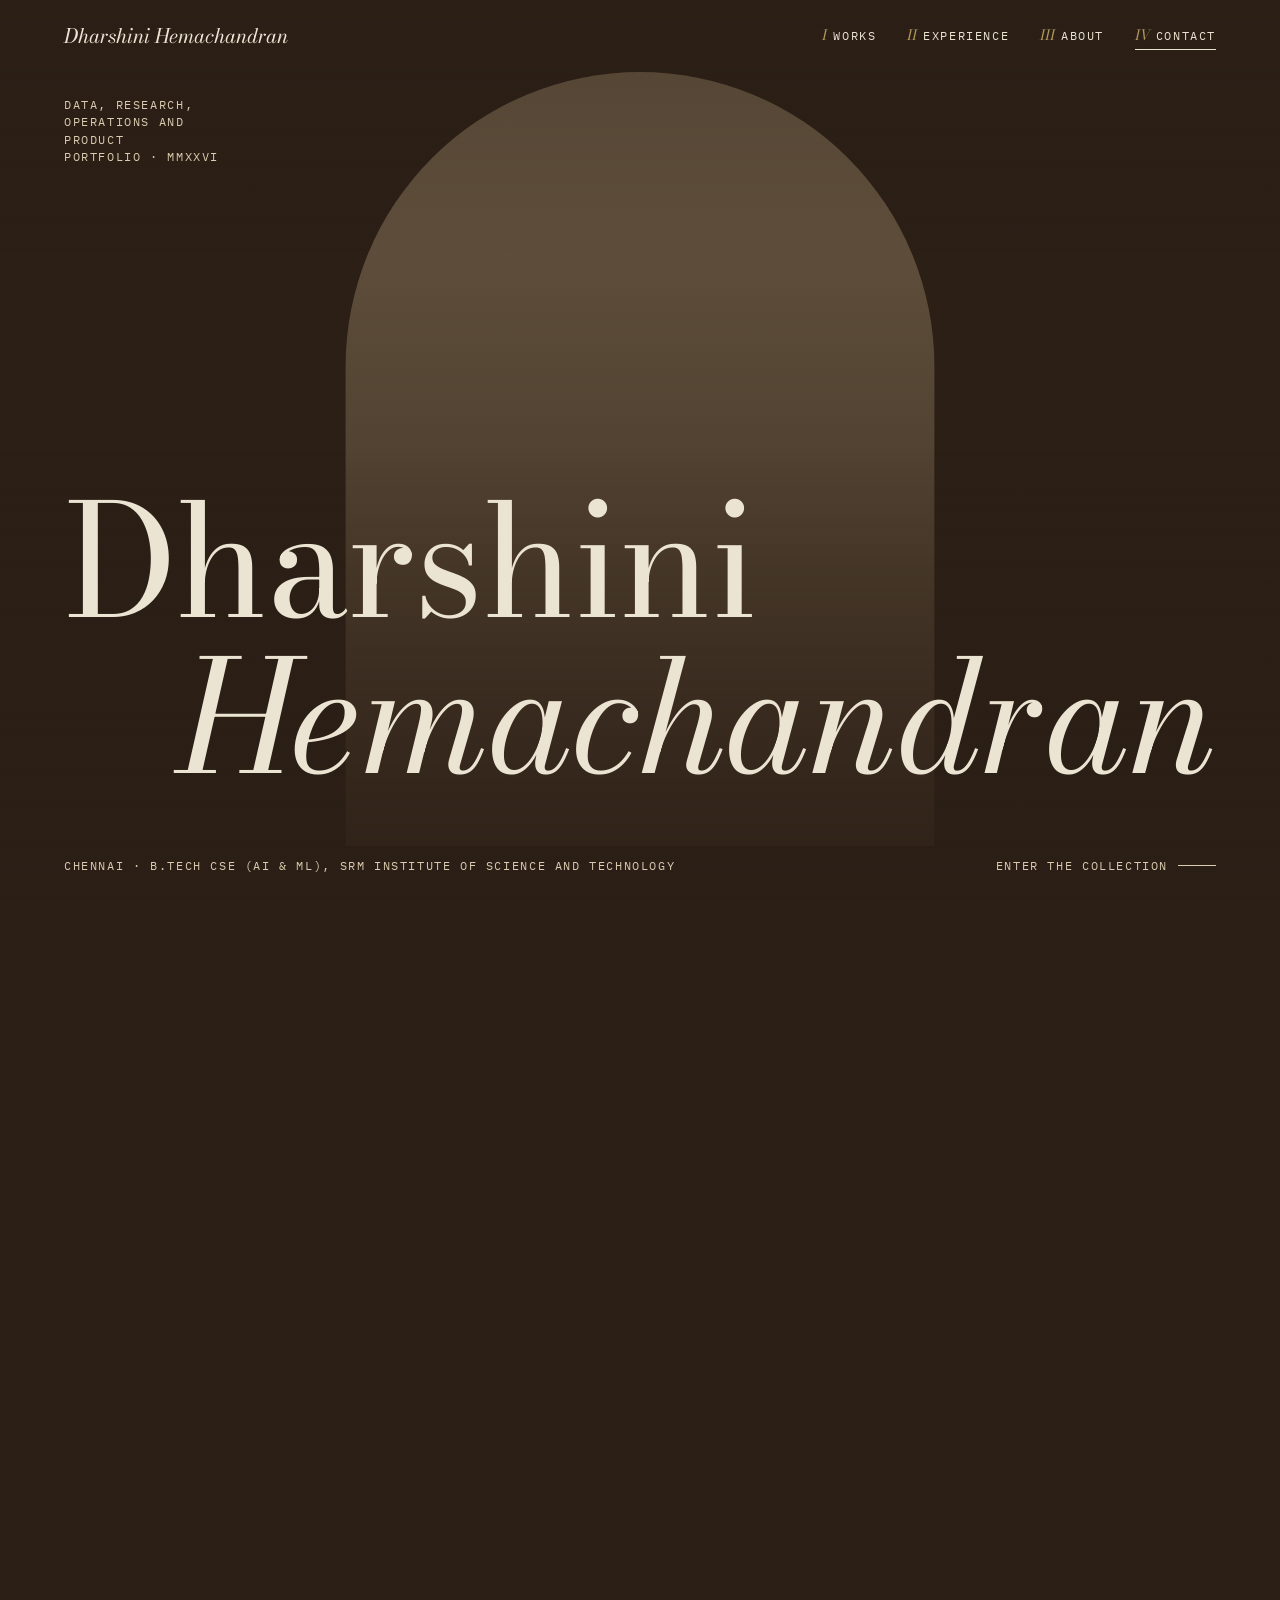
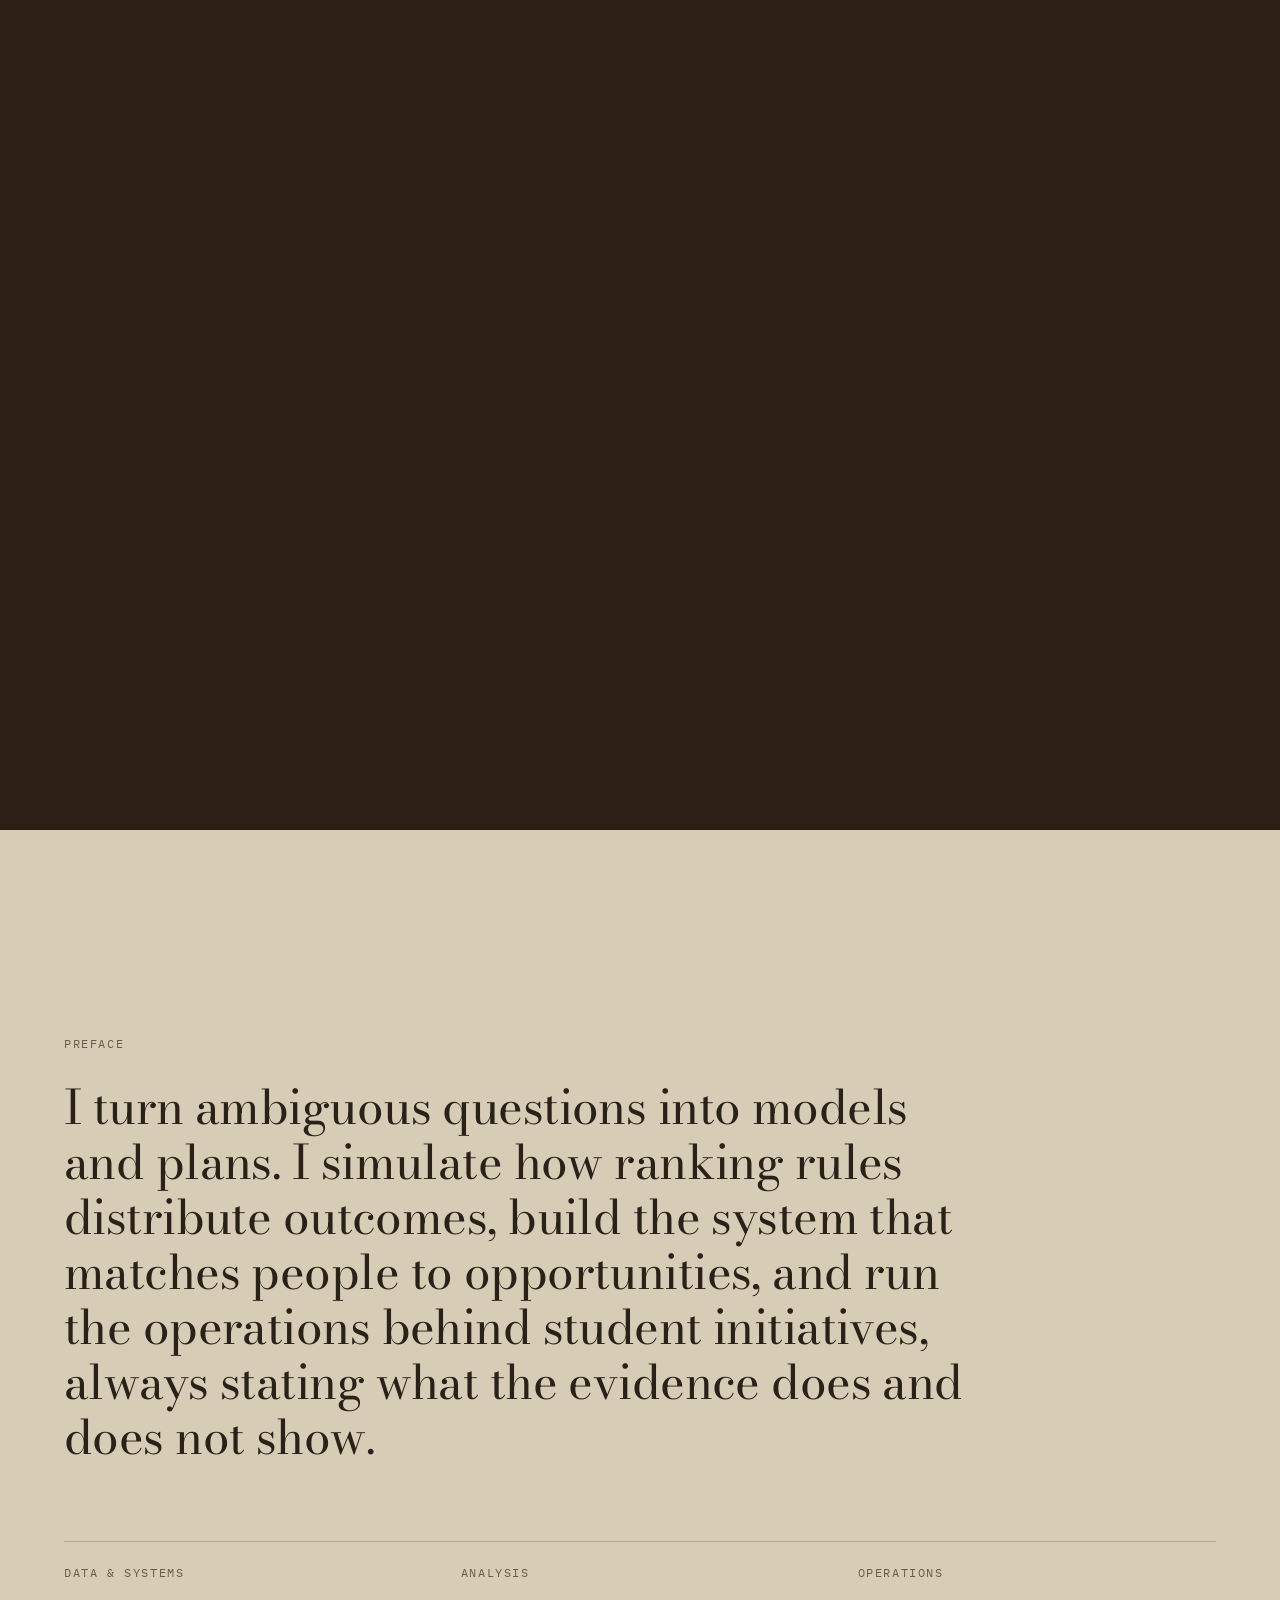
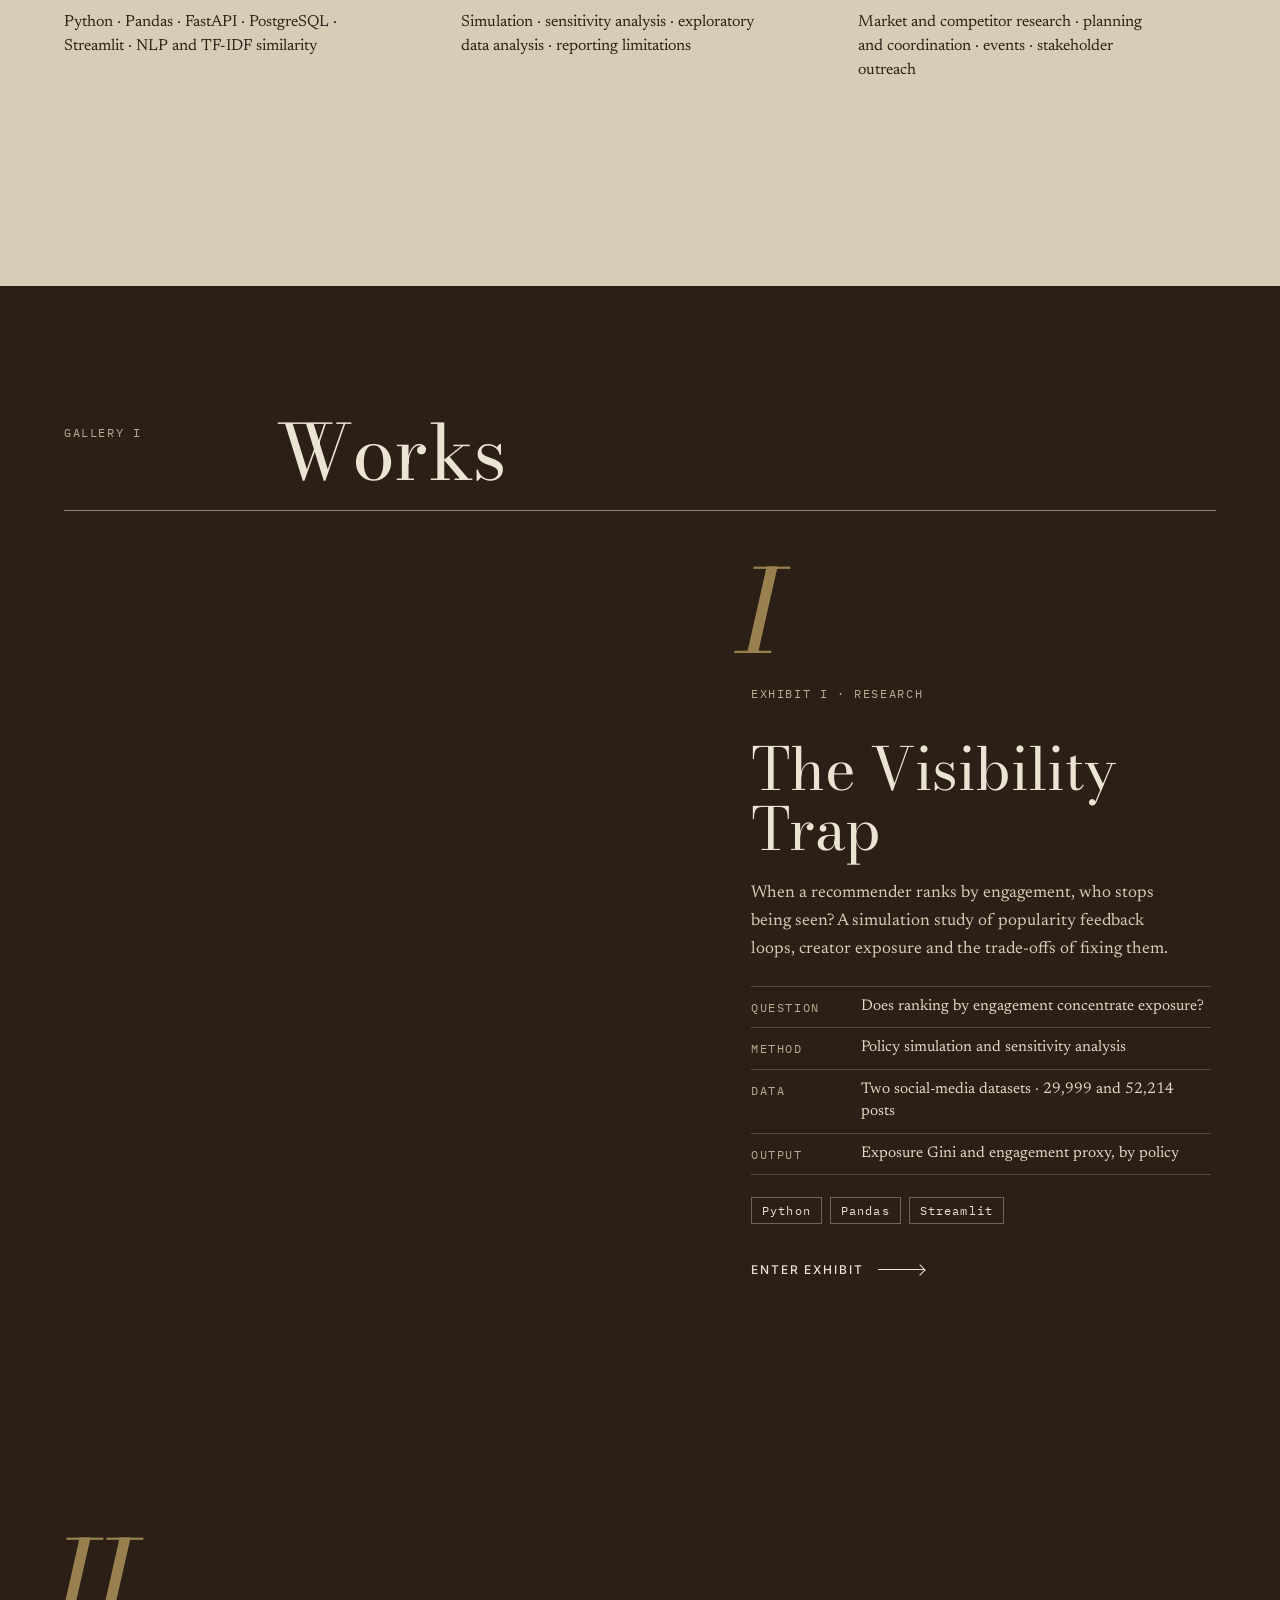
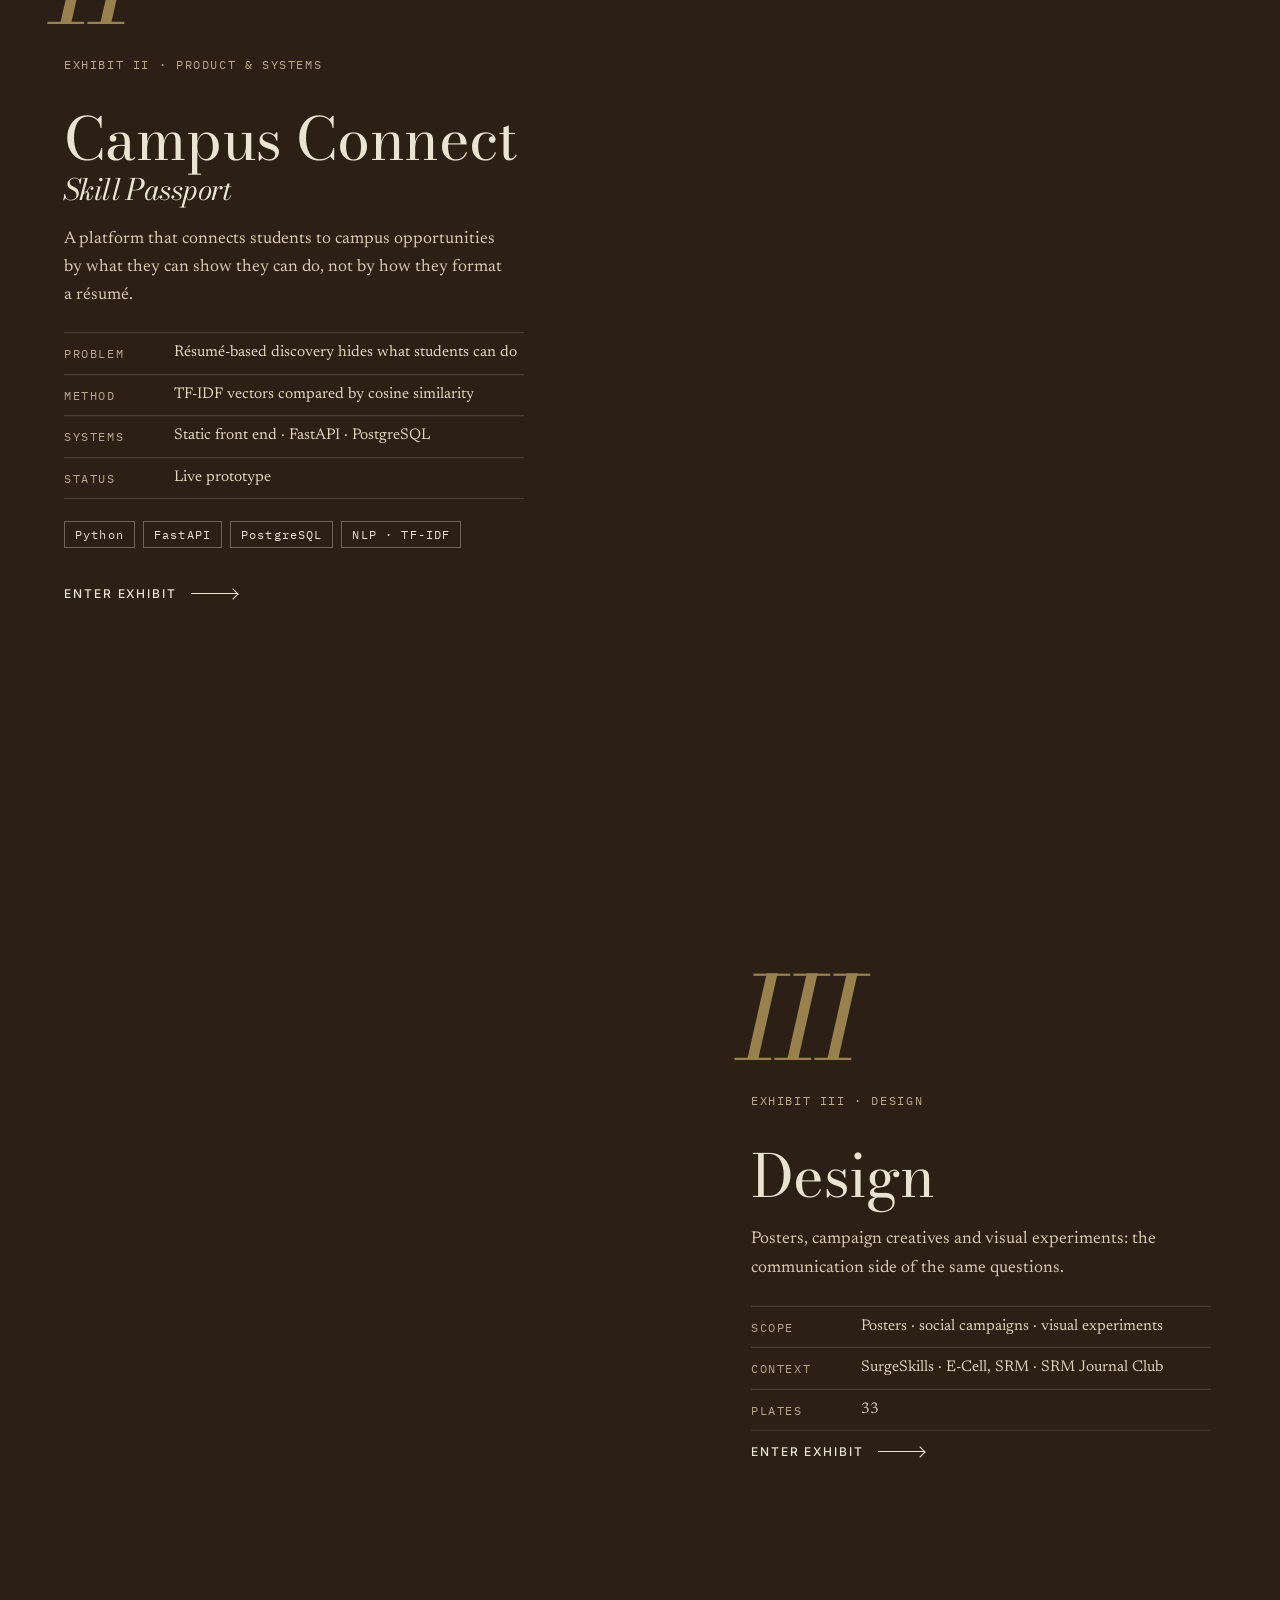
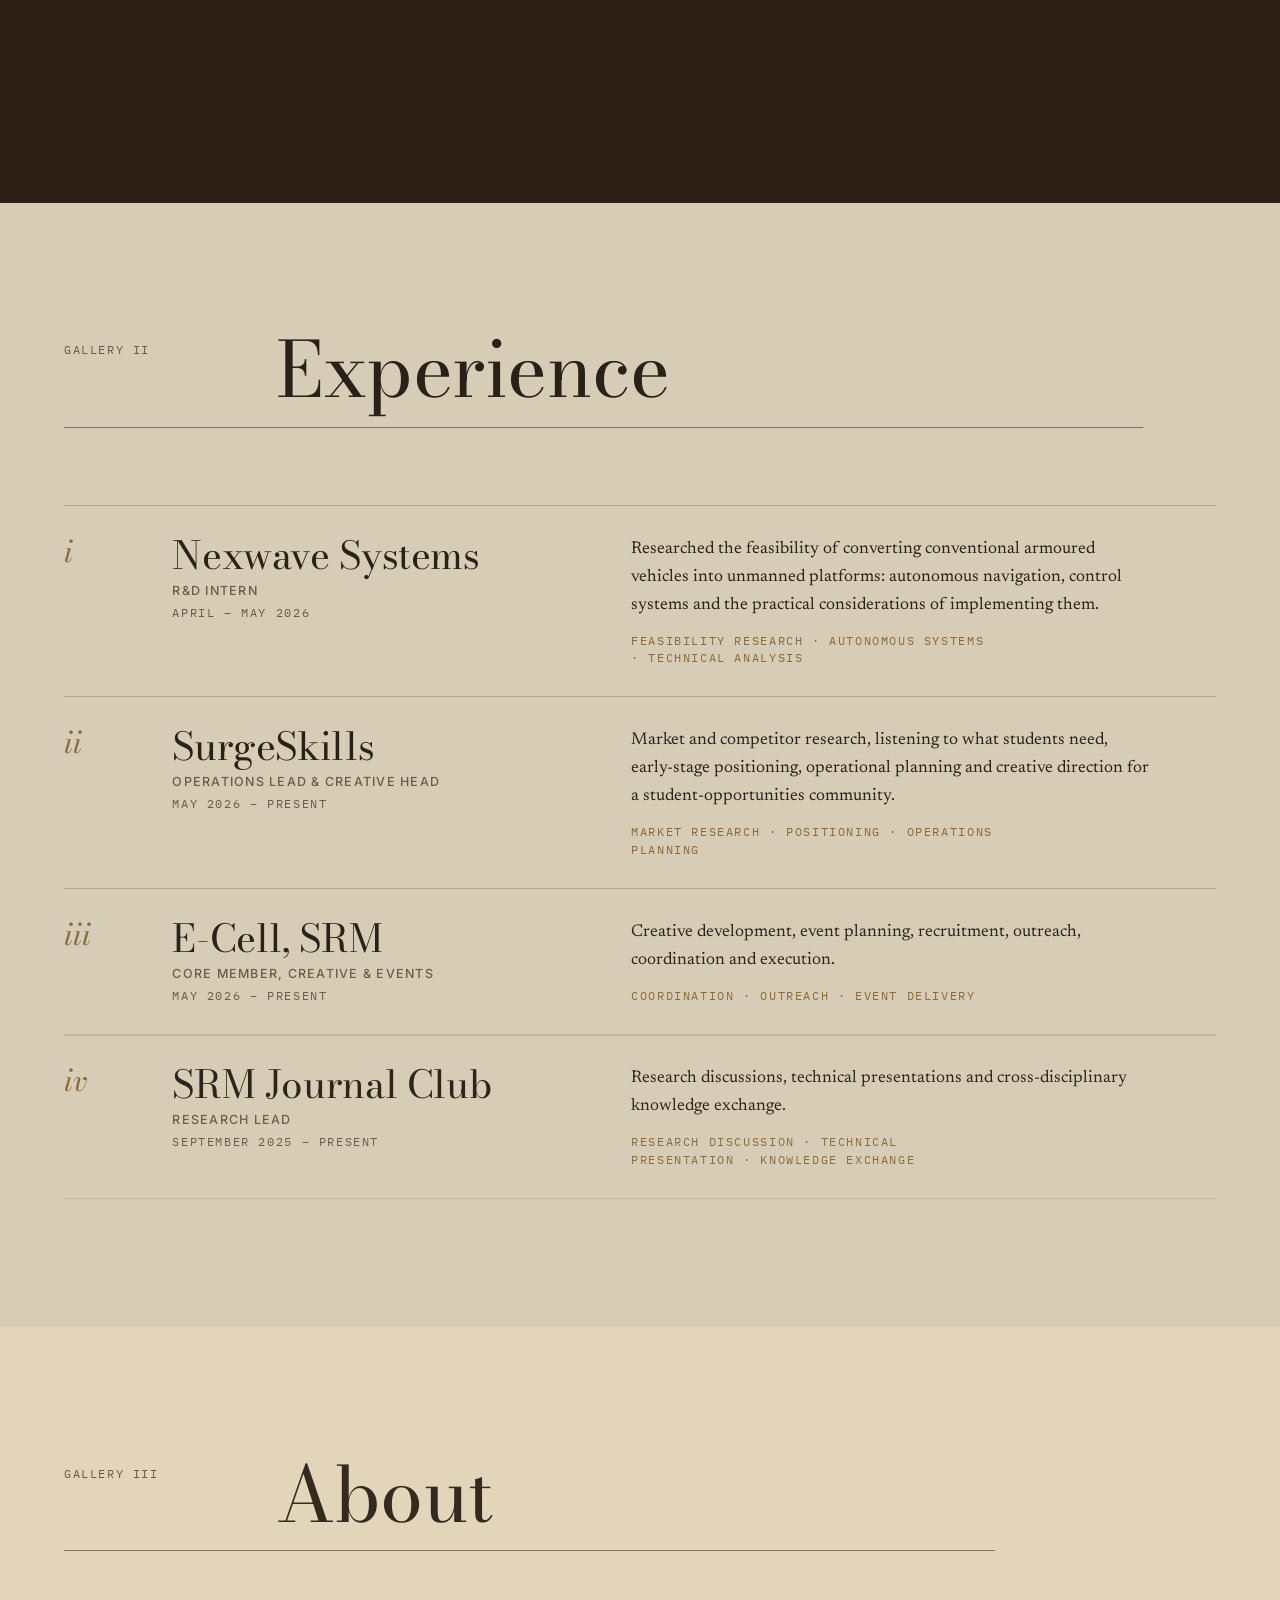
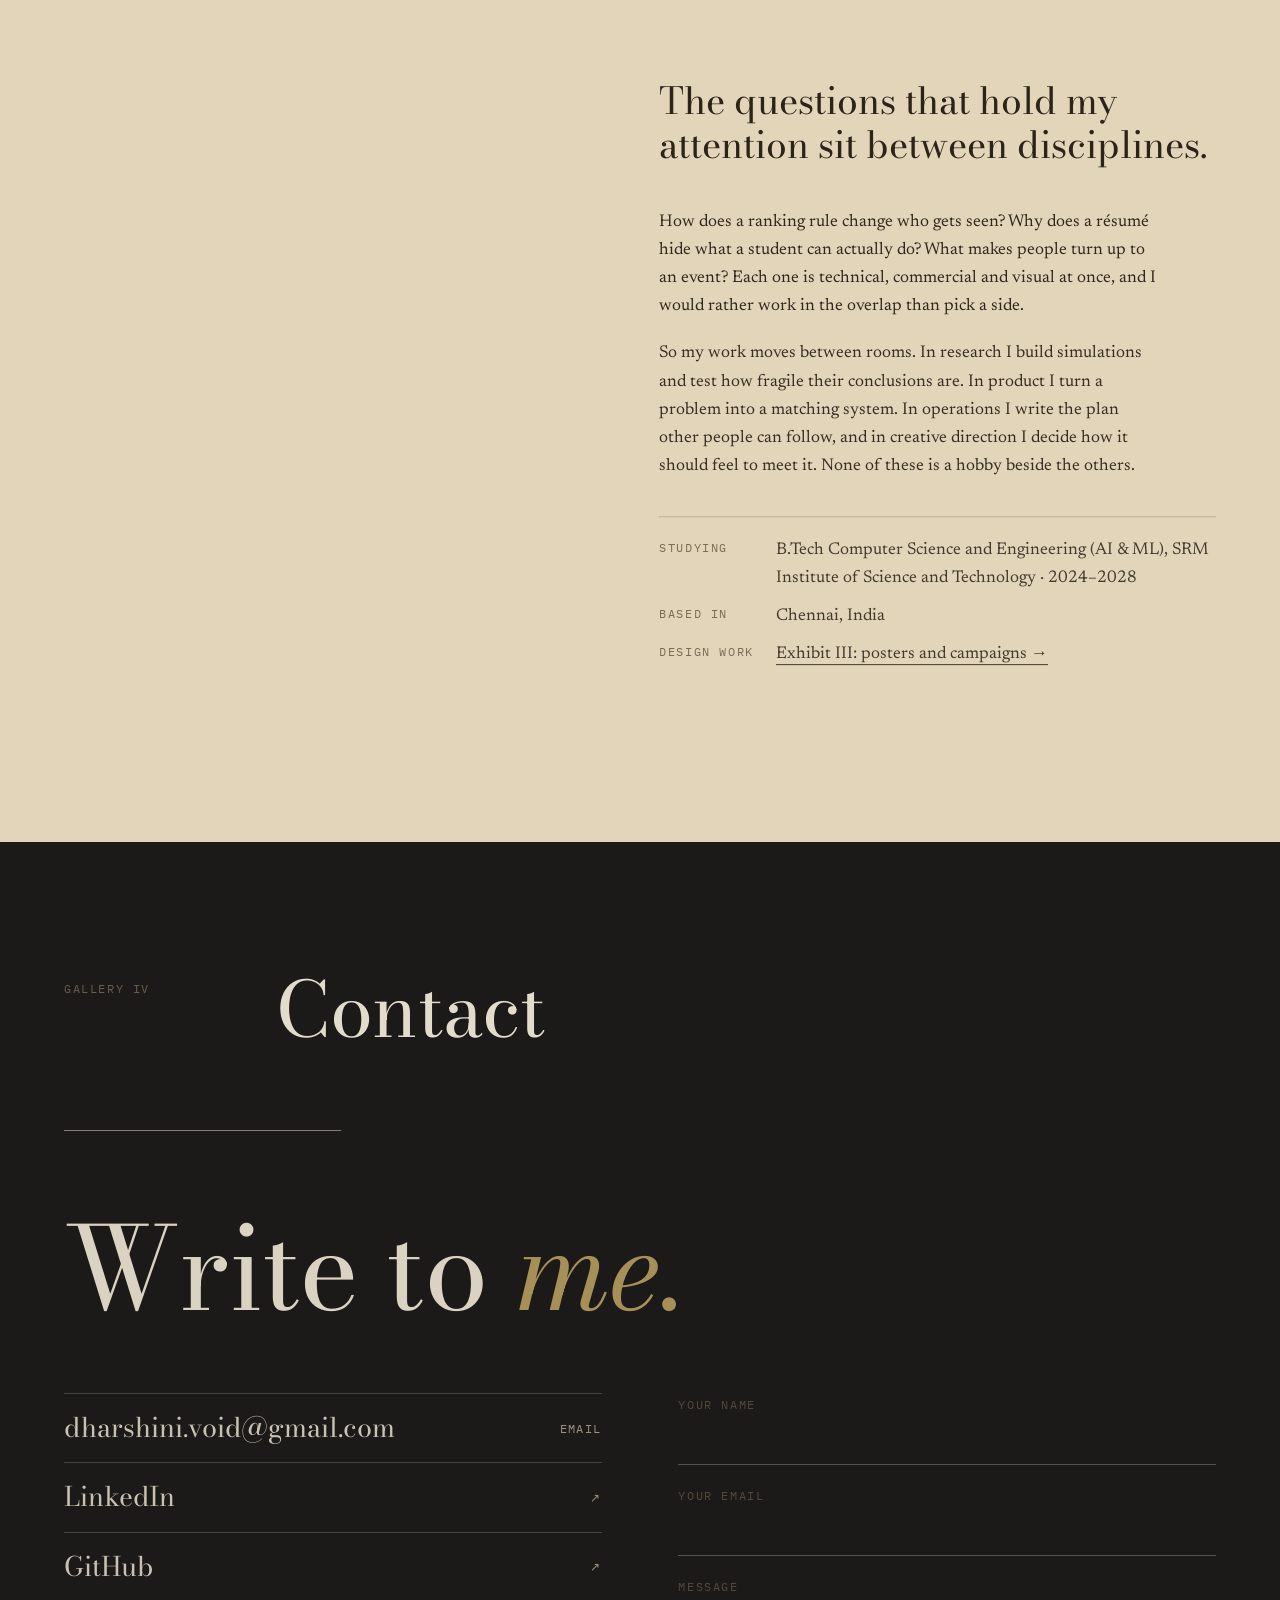
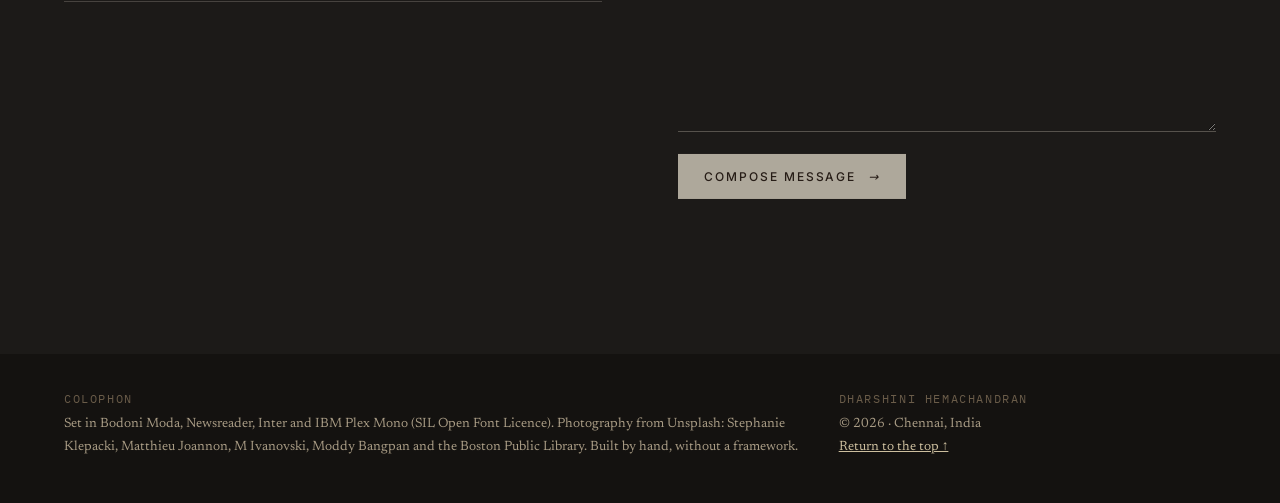
==== commit fc074d72: "Analyst-oriented positioning; large-scale goddess hero; Design exhibit; fixed page transition; remov" ====
--- a/index.html
+++ b/index.html
@@ -1,36 +1,40 @@
 <!doctype html><html lang="en"><head><meta charset="utf-8"><meta name="viewport" content="width=device-width,initial-scale=1,viewport-fit=cover">
-<title>Dharshini Hemachandran — research, product, operations & design</title><meta name="description" content="Portfolio of Dharshini Hemachandran, an AI & ML undergraduate working across research, product thinking, business operations and creative direction."><meta name="theme-color" content="#2b1f16"><link rel="canonical" href="https://dharshini-hemachandran.github.io/after-hours/">
-<meta property="og:type" content="website"><meta property="og:title" content="Dharshini Hemachandran — research, product, operations & design"><meta property="og:description" content="Portfolio of Dharshini Hemachandran, an AI & ML undergraduate working across research, product thinking, business operations and creative direction."><meta property="og:url" content="https://dharshini-hemachandran.github.io/after-hours/"><meta property="og:image" content="https://images.unsplash.com/photo-1736117024344-36b61b09faa8?auto=format&fit=crop&q=72&w=1200"><meta name="twitter:card" content="summary_large_image">
+<title>Dharshini Hemachandran — data, research &amp; operations</title><meta name="description" content="Dharshini Hemachandran: AI &amp; ML undergraduate building models and operating plans. Simulation and sensitivity analysis in Python, a working student-matching system, and operations experience across research, events and early-stage initiatives."><meta name="theme-color" content="#2b1f16"><link rel="canonical" href="https://dharshini-hemachandran.github.io/after-hours/">
+<meta property="og:type" content="website"><meta property="og:title" content="Dharshini Hemachandran — data, research &amp; operations"><meta property="og:description" content="Dharshini Hemachandran: AI &amp; ML undergraduate building models and operating plans. Simulation and sensitivity analysis in Python, a working student-matching system, and operations experience across research, events and early-stage initiatives."><meta property="og:url" content="https://dharshini-hemachandran.github.io/after-hours/"><meta property="og:image" content="https://images.unsplash.com/photo-1685062478366-907bf61feee0?auto=format&fit=crop&q=72&w=1200"><meta name="twitter:card" content="summary_large_image">
 <link rel="icon" href="assets/favicon.svg" type="image/svg+xml"><link rel="preload" href="assets/fonts/bodoni-moda-latin-400-normal.woff2" as="font" type="font/woff2" crossorigin><link rel="preload" href="assets/fonts/newsreader-latin-400-normal.woff2" as="font" type="font/woff2" crossorigin>
-<link rel="stylesheet" href="assets/css/fonts.css"><link rel="stylesheet" href="assets/css/site.css"><script type="application/ld+json">{"@context": "https://schema.org", "@type": "Person", "name": "Dharshini Hemachandran", "url": "https://dharshini-hemachandran.github.io/after-hours/", "sameAs": ["https://linkedin.com/in/dharshini-void", "https://github.com/dharshini-hemachandran"], "email": "dharshini.void@gmail.com", "alumniOf": "SRM Institute of Science and Technology", "address": {"@type": "PostalAddress", "addressLocality": "Chennai", "addressCountry": "IN"}}</script></head><body class="home"><a class="skip" href="#main">Skip to content</a><div class="curtain" aria-hidden="true"></div>
+<script>try{if(sessionStorage.getItem("ah-t"))document.documentElement.classList.add("arriving")}catch(e){}</script><link rel="stylesheet" href="assets/css/fonts.css"><link rel="stylesheet" href="assets/css/site.css"><script type="application/ld+json">{"@context": "https://schema.org", "@type": "Person", "name": "Dharshini Hemachandran", "url": "https://dharshini-hemachandran.github.io/after-hours/", "sameAs": ["https://linkedin.com/in/dharshini-void", "https://github.com/dharshini-hemachandran"], "email": "dharshini.void@gmail.com", "alumniOf": "SRM Institute of Science and Technology", "address": {"@type": "PostalAddress", "addressLocality": "Chennai", "addressCountry": "IN"}}</script></head><body class="home"><a class="skip" href="#main">Skip to content</a><div class="curtain" aria-hidden="true"><div><span class="label">Entering</span><p class="ct-t"></p></div></div><script>try{var t=sessionStorage.getItem("ah-t");if(t)document.querySelector(".curtain .ct-t").textContent=t}catch(e){}</script>
 <header class="bar" id="bar"><a class="mark" href="./" aria-label="Dharshini Hemachandran, home">Dharshini Hemachandran</a><button class="menu-btn" id="mb" aria-expanded="false" aria-controls="nav">Index</button><nav id="nav" aria-label="Primary"><a href="#works"><i>I</i>Works</a><a href="#experience"><i>II</i>Experience</a><a href="#about"><i>III</i>About</a><a href="#contact"><i>IV</i>Contact</a></nav></header>
 <main id="main">
-<section class="hero" id="top"><p class="label tag rv">Research, product, operations and design<br>Portfolio · MMXXVI</p>
-<div class="arch mk" data-hero><img src="https://images.unsplash.com/photo-1736117024344-36b61b09faa8?auto=format&fit=crop&q=72&w=800" srcset="https://images.unsplash.com/photo-1736117024344-36b61b09faa8?auto=format&fit=crop&q=72&w=500 500w, https://images.unsplash.com/photo-1736117024344-36b61b09faa8?auto=format&fit=crop&q=72&w=800 800w, https://images.unsplash.com/photo-1736117024344-36b61b09faa8?auto=format&fit=crop&q=72&w=1100 1100w, https://images.unsplash.com/photo-1736117024344-36b61b09faa8?auto=format&fit=crop&q=72&w=1500 1500w" sizes="(max-width:700px) 74vw, 40vw" alt="A winged marble statue under a stone vault, lit from one side" fetchpriority=high decoding="async" onerror="this.classList.add('is-missing')"></div>
+<section class="hero" id="top" data-hero><div class="hero-stick"><div class="hero-win"><img src="https://images.unsplash.com/photo-1685062478366-907bf61feee0?auto=format&fit=crop&q=72&w=1200" srcset="https://images.unsplash.com/photo-1685062478366-907bf61feee0?auto=format&fit=crop&q=72&w=800 800w, https://images.unsplash.com/photo-1685062478366-907bf61feee0?auto=format&fit=crop&q=72&w=1200 1200w, https://images.unsplash.com/photo-1685062478366-907bf61feee0?auto=format&fit=crop&q=72&w=1800 1800w, https://images.unsplash.com/photo-1685062478366-907bf61feee0?auto=format&fit=crop&q=72&w=2400 2400w" sizes="100vw" alt="The Venus de Milo, an ancient Greek marble statue of Aphrodite, against a warm marble wall" fetchpriority=high decoding="async" onerror="this.classList.add('is-missing')"></div><div class="hero-shade"></div>
+<p class="label tag rv">Data, research, operations and product<br>Portfolio · MMXXVI</p>
 <h1 aria-label="Dharshini Hemachandran"><span><b>Dharshini</b></span><span><b>Hemachandran</b></span></h1>
-<div class="meta label rv"><span>Chennai · B.Tech CSE (AI &amp; ML), SRM Institute of Science and Technology</span><a class="cue" href="#statement">Enter the collection <i></i></a></div></section>
-<section class="statement" id="statement"><span class="label">Preface</span><p data-split>Rankings decide what is seen. Résumés decide who is considered. Events decide who turns up. I work on all three: as a researcher, a builder, an organiser and a designer.</p></section>
+<div class="meta label rv"><span>Chennai · B.Tech CSE (AI &amp; ML), SRM Institute of Science and Technology</span><a class="cue" href="#statement">Enter the collection <i></i></a></div></div></section>
+<section class="statement" id="statement"><span class="label">Preface</span><p data-split>I turn ambiguous questions into models and plans. I simulate how ranking rules distribute outcomes, build the system that matches people to opportunities, and run the operations behind student initiatives, always stating what the evidence does and does not show.</p>
+<dl class="kit"><div><dt class="label">Data &amp; systems</dt><dd>Python · Pandas · FastAPI · PostgreSQL · Streamlit · NLP and TF-IDF similarity</dd></div><div><dt class="label">Analysis</dt><dd>Simulation · sensitivity analysis · exploratory data analysis · reporting limitations</dd></div><div><dt class="label">Operations</dt><dd>Market and competitor research · planning and coordination · events · stakeholder outreach</dd></div></dl></section>
 <section class="sec dark" id="works"><div class="head"><span class="label">Gallery I</span><h2 class="rv">Works</h2></div>
-<article class="exh"><a class="arch mk" href="visibility-trap/" aria-label="Enter exhibit: The Visibility Trap"><img src="https://images.unsplash.com/photo-1576254232140-70c274d668c4?auto=format&fit=crop&q=72&w=900" srcset="https://images.unsplash.com/photo-1576254232140-70c274d668c4?auto=format&fit=crop&q=72&w=600 600w, https://images.unsplash.com/photo-1576254232140-70c274d668c4?auto=format&fit=crop&q=72&w=900 900w, https://images.unsplash.com/photo-1576254232140-70c274d668c4?auto=format&fit=crop&q=72&w=1400 1400w, https://images.unsplash.com/photo-1576254232140-70c274d668c4?auto=format&fit=crop&q=72&w=2000 2000w" sizes="(max-width:820px) 78vw, 56vw" alt="Marble statues standing in a dim museum gallery, only some of them lit" loading=lazy decoding="async" onerror="this.classList.add('is-missing')"></a>
+<article class="exh"><a class="arch mk" href="visibility-trap/" data-title="The Visibility Trap" aria-label="Enter exhibit: The Visibility Trap"><img src="https://images.unsplash.com/photo-1576254232140-70c274d668c4?auto=format&fit=crop&q=72&w=900" srcset="https://images.unsplash.com/photo-1576254232140-70c274d668c4?auto=format&fit=crop&q=72&w=600 600w, https://images.unsplash.com/photo-1576254232140-70c274d668c4?auto=format&fit=crop&q=72&w=900 900w, https://images.unsplash.com/photo-1576254232140-70c274d668c4?auto=format&fit=crop&q=72&w=1400 1400w, https://images.unsplash.com/photo-1576254232140-70c274d668c4?auto=format&fit=crop&q=72&w=2000 2000w" sizes="(max-width:820px) 78vw, 56vw" alt="Marble statues standing in a dim museum gallery, only some of them lit" loading=lazy decoding="async" onerror="this.classList.add('is-missing')"></a>
 <div class="txt"><span class="roman" aria-hidden="true">I</span><span class="label rv">Exhibit I · Research</span><h3 class="rv">The Visibility Trap</h3><p class="rv">When a recommender ranks by engagement, who stops being seen? A simulation study of popularity feedback loops, creator exposure and the trade-offs of fixing them.</p>
-<ul class="tags rv"><li>Python</li><li>Pandas</li><li>Streamlit</li></ul><a class="go rv" href="visibility-trap/">Enter exhibit <i></i></a></div></article>
-<article class="exh flip"><a class="arch mk" href="campus-connect/" aria-label="Enter exhibit: Campus Connect"><img src="https://images.unsplash.com/photo-1741171220362-5719055141b3?auto=format&fit=crop&q=72&w=900" srcset="https://images.unsplash.com/photo-1741171220362-5719055141b3?auto=format&fit=crop&q=72&w=600 600w, https://images.unsplash.com/photo-1741171220362-5719055141b3?auto=format&fit=crop&q=72&w=900 900w, https://images.unsplash.com/photo-1741171220362-5719055141b3?auto=format&fit=crop&q=72&w=1400 1400w, https://images.unsplash.com/photo-1741171220362-5719055141b3?auto=format&fit=crop&q=72&w=2000 2000w" sizes="(max-width:820px) 78vw, 56vw" alt="A vaulted museum hallway lined with statues, leading into the distance" loading=lazy decoding="async" onerror="this.classList.add('is-missing')"></a>
+<dl class="spec rv"><div><dt class="label">Question</dt><dd>Does ranking by engagement concentrate exposure?</dd></div><div><dt class="label">Method</dt><dd>Policy simulation and sensitivity analysis</dd></div><div><dt class="label">Data</dt><dd>Two social-media datasets · 29,999 and 52,214 posts</dd></div><div><dt class="label">Output</dt><dd>Exposure Gini and engagement proxy, by policy</dd></div></dl><ul class="tags rv"><li>Python</li><li>Pandas</li><li>Streamlit</li></ul><a class="go rv" href="visibility-trap/" data-title="The Visibility Trap">Enter exhibit <i></i></a></div></article>
+<article class="exh flip"><a class="arch mk" href="campus-connect/" data-title="Campus Connect" aria-label="Enter exhibit: Campus Connect"><img src="https://images.unsplash.com/photo-1741171220362-5719055141b3?auto=format&fit=crop&q=72&w=900" srcset="https://images.unsplash.com/photo-1741171220362-5719055141b3?auto=format&fit=crop&q=72&w=600 600w, https://images.unsplash.com/photo-1741171220362-5719055141b3?auto=format&fit=crop&q=72&w=900 900w, https://images.unsplash.com/photo-1741171220362-5719055141b3?auto=format&fit=crop&q=72&w=1400 1400w, https://images.unsplash.com/photo-1741171220362-5719055141b3?auto=format&fit=crop&q=72&w=2000 2000w" sizes="(max-width:820px) 78vw, 56vw" alt="A vaulted museum hallway lined with statues, leading into the distance" loading=lazy decoding="async" onerror="this.classList.add('is-missing')"></a>
 <div class="txt"><span class="roman" aria-hidden="true">II</span><span class="label rv">Exhibit II · Product &amp; systems</span><h3 class="rv">Campus Connect <em style="font-size:.5em;display:block;margin-top:.2em">Skill Passport</em></h3><p class="rv">A platform that connects students to campus opportunities by what they can show they can do, not by how they format a résumé.</p>
-<ul class="tags rv"><li>Python</li><li>FastAPI</li><li>PostgreSQL</li><li>NLP · TF-IDF</li></ul><a class="go rv" href="campus-connect/">Enter exhibit <i></i></a></div></article></section>
+<dl class="spec rv"><div><dt class="label">Problem</dt><dd>Résumé-based discovery hides what students can do</dd></div><div><dt class="label">Method</dt><dd>TF-IDF vectors compared by cosine similarity</dd></div><div><dt class="label">Systems</dt><dd>Static front end · FastAPI · PostgreSQL</dd></div><div><dt class="label">Status</dt><dd>Live prototype</dd></div></dl><ul class="tags rv"><li>Python</li><li>FastAPI</li><li>PostgreSQL</li><li>NLP · TF-IDF</li></ul><a class="go rv" href="campus-connect/" data-title="Campus Connect">Enter exhibit <i></i></a></div></article>
+<article class="exh"><a class="arch mk" href="design/" data-title="Design" aria-label="Enter exhibit: Design"><img src="assets/design/10.webp" width="1080" height="1350" loading="lazy" decoding="async" alt="Poster: Do you see the vision, a film title over a blue-toned image" onerror="this.classList.add('is-missing')"></a>
+<div class="txt"><span class="roman" aria-hidden="true">III</span><span class="label rv">Exhibit III · Design</span><h3 class="rv">Design</h3><p class="rv">Posters, campaign creatives and visual experiments: the communication side of the same questions.</p>
+<dl class="spec rv"><div><dt class="label">Scope</dt><dd>Posters · social campaigns · visual experiments</dd></div><div><dt class="label">Context</dt><dd>SurgeSkills · E-Cell, SRM · SRM Journal Club</dd></div><div><dt class="label">Plates</dt><dd>33</dd></div></dl><a class="go rv" href="design/" data-title="Design">Enter exhibit <i></i></a></div></article></section>
 <section class="sec" id="experience"><div class="head"><span class="label">Gallery II</span><h2 class="rv">Experience</h2></div>
 <div class="ents">
-<article class="ent rv"><span class="n">i</span><div><h3>Nexwave Systems</h3><p class="role">R&amp;D Intern</p><p class="label when">April – May 2026</p></div><p>Researched the feasibility of converting conventional armoured vehicles into unmanned platforms: autonomous navigation, control systems and the practical considerations of implementing them.</p></article>
-<article class="ent rv"><span class="n">ii</span><div><h3>SurgeSkills</h3><p class="role">Operations Lead &amp; Creative Head</p><p class="label when">May 2026 – Present</p></div><p>Market and competitor research, listening to what students need, early-stage positioning, operational planning and creative direction for a student-opportunities community.</p></article>
-<article class="ent rv"><span class="n">iii</span><div><h3>E-Cell, SRM</h3><p class="role">Core Member, Creative &amp; Events</p><p class="label when">May 2026 – Present</p></div><p>Creative development, event planning, recruitment, outreach, coordination and execution.</p></article>
-<article class="ent rv"><span class="n">iv</span><div><h3>SRM Journal Club</h3><p class="role">Research Lead</p><p class="label when">September 2025 – Present</p></div><p>Research discussions, technical presentations and cross-disciplinary knowledge exchange.</p></article></div></section>
+<article class="ent rv"><span class="n">i</span><div><h3>Nexwave Systems</h3><p class="role">R&amp;D Intern</p><p class="label when">April – May 2026</p></div><div><p>Researched the feasibility of converting conventional armoured vehicles into unmanned platforms: autonomous navigation, control systems and the practical considerations of implementing them.</p><p class="sk label">Feasibility research · autonomous systems · technical analysis</p></div></article>
+<article class="ent rv"><span class="n">ii</span><div><h3>SurgeSkills</h3><p class="role">Operations Lead &amp; Creative Head</p><p class="label when">May 2026 – Present</p></div><div><p>Market and competitor research, listening to what students need, early-stage positioning, operational planning and creative direction for a student-opportunities community.</p><p class="sk label">Market research · positioning · operations planning</p></div></article>
+<article class="ent rv"><span class="n">iii</span><div><h3>E-Cell, SRM</h3><p class="role">Core Member, Creative &amp; Events</p><p class="label when">May 2026 – Present</p></div><div><p>Creative development, event planning, recruitment, outreach, coordination and execution.</p><p class="sk label">Coordination · outreach · event delivery</p></div></article>
+<article class="ent rv"><span class="n">iv</span><div><h3>SRM Journal Club</h3><p class="role">Research Lead</p><p class="label when">September 2025 – Present</p></div><div><p>Research discussions, technical presentations and cross-disciplinary knowledge exchange.</p><p class="sk label">Research discussion · technical presentation · knowledge exchange</p></div></article></div></section>
 <section class="sec about" id="about"><div class="head"><span class="label">Gallery III</span><h2 class="rv">About</h2></div>
 <div class="wrap"><div class="arch mk"><img src="https://images.unsplash.com/photo-1742495212524-e1b948aa089d?auto=format&fit=crop&q=72&w=800" srcset="https://images.unsplash.com/photo-1742495212524-e1b948aa089d?auto=format&fit=crop&q=72&w=500 500w, https://images.unsplash.com/photo-1742495212524-e1b948aa089d?auto=format&fit=crop&q=72&w=800 800w, https://images.unsplash.com/photo-1742495212524-e1b948aa089d?auto=format&fit=crop&q=72&w=1100 1100w" sizes="(max-width:820px) 72vw, 40vw" alt="A nineteenth-century photograph of the Winged Victory of Samothrace" loading=lazy decoding="async" onerror="this.classList.add('is-missing')"></div>
 <div class="body"><p class="lede rv">The questions that hold my attention sit between disciplines.</p>
 <p class="rv">How does a ranking rule change who gets seen? Why does a résumé hide what a student can actually do? What makes people turn up to an event? Each one is technical, commercial and visual at once, and I would rather work in the overlap than pick a side.</p>
 <p class="rv">So my work moves between rooms. In research I build simulations and test how fragile their conclusions are. In product I turn a problem into a matching system. In operations I write the plan other people can follow, and in creative direction I decide how it should feel to meet it. None of these is a hobby beside the others.</p>
-<dl class="facts rv"><dt class="label">Studying</dt><dd>B.Tech Computer Science and Engineering (AI &amp; ML), SRM Institute of Science and Technology · 2024–2028</dd><dt class="label">Based in</dt><dd>Chennai, India</dd><dt class="label">Design work</dt><dd><a class="link-u" href="https://dharsh1n1portfolio.framer.website" target="_blank" rel="noopener">Creative portfolio on Framer ↗</a></dd></dl></div></div></section>
+<dl class="facts rv"><dt class="label">Studying</dt><dd>B.Tech Computer Science and Engineering (AI &amp; ML), SRM Institute of Science and Technology · 2024–2028</dd><dt class="label">Based in</dt><dd>Chennai, India</dd><dt class="label">Design work</dt><dd><a class="link-u" href="design/" data-title="Design">Exhibit III: posters and campaigns →</a></dd></dl></div></div></section>
 <section class="sec contact" id="contact"><div class="bgi" aria-hidden="true"><img src="https://images.unsplash.com/photo-1725286172456-6fbc30fad9d1?auto=format&fit=crop&q=72&w=1400" srcset="https://images.unsplash.com/photo-1725286172456-6fbc30fad9d1?auto=format&fit=crop&q=72&w=900 900w, https://images.unsplash.com/photo-1725286172456-6fbc30fad9d1?auto=format&fit=crop&q=72&w=1400 1400w, https://images.unsplash.com/photo-1725286172456-6fbc30fad9d1?auto=format&fit=crop&q=72&w=2000 2000w" sizes="100vw" alt="" loading=lazy decoding="async" onerror="this.classList.add('is-missing')"></div><div class="head"><span class="label">Gallery IV</span><h2 class="rv" style="font-size:clamp(38px,6vw,92px)">Contact</h2></div>
 <h2 class="rv">Write to <em>me.</em></h2>
-<div class="ct"><ul class="rv"><li><a href="mailto:dharshini.void@gmail.com">dharshini.void@gmail.com <span>Email</span></a></li><li><a href="https://linkedin.com/in/dharshini-void" target="_blank" rel="noopener">LinkedIn <span>↗</span></a></li><li><a href="https://github.com/dharshini-hemachandran" target="_blank" rel="noopener">GitHub <span>↗</span></a></li><li><a href="assets/Dharshini_Hemachandran_Resume.pdf" download>Résumé <span>PDF</span></a></li></ul>
+<div class="ct"><ul class="rv"><li><a href="mailto:dharshini.void@gmail.com">dharshini.void@gmail.com <span>Email</span></a></li><li><a href="https://linkedin.com/in/dharshini-void" target="_blank" rel="noopener">LinkedIn <span>↗</span></a></li><li><a href="https://github.com/dharshini-hemachandran" target="_blank" rel="noopener">GitHub <span>↗</span></a></li></ul>
 <form id="cf" class="rv" novalidate><label><span class="label">Your name</span><input name="n" autocomplete="name" required></label><label><span class="label">Your email</span><input name="e" type="email" autocomplete="email" required></label><label><span class="label">Message</span><textarea name="m" rows="4" required></textarea></label><button class="btn" type="submit">Compose message <i aria-hidden="true">→</i></button><p id="fs" class="label" role="status" aria-live="polite"></p></form></div></section>
-</main><footer><div><span class="label">Colophon</span>Set in Bodoni Moda, Newsreader, Inter and IBM Plex Mono (SIL Open Font Licence). Photography from Unsplash: Albert Canite, Matthieu Joannon, M Ivanovski, Moddy Bangpan and the Boston Public Library. Built by hand, without a framework.</div><div><span class="label">Dharshini Hemachandran</span>© 2026 · Chennai, India<br><a href="#top">Return to the top ↑</a></div></footer><script src="assets/js/vendor/gsap.min.js"></script><script src="assets/js/vendor/ScrollTrigger.min.js"></script><script src="assets/js/main.js"></script></body></html>+</main><footer><div><span class="label">Colophon</span>Set in Bodoni Moda, Newsreader, Inter and IBM Plex Mono (SIL Open Font Licence). Photography from Unsplash: Stephanie Klepacki, Matthieu Joannon, M Ivanovski, Moddy Bangpan and the Boston Public Library. Built by hand, without a framework.</div><div><span class="label">Dharshini Hemachandran</span>© 2026 · Chennai, India<br><a href="#top">Return to the top ↑</a></div></footer><script src="assets/js/vendor/gsap.min.js"></script><script src="assets/js/vendor/ScrollTrigger.min.js"></script><script src="assets/js/main.js"></script></body></html>
--- a/assets/css/site.css
+++ b/assets/css/site.css
@@ -23,25 +23,25 @@
 .bar nav a:hover::after,.bar nav a[aria-current]::after{transform:scaleX(1)}
 .menu-btn{display:none;background:none;border:1px solid currentColor;padding:8px 14px;font:400 11.5px var(--mono);letter-spacing:.14em;text-transform:uppercase;cursor:pointer}
 @media(max-width:820px){.bar nav{position:fixed;inset:0;background:var(--esp);color:var(--ivory);flex-direction:column;justify-content:center;padding:var(--pad);gap:6px;transform:translateY(-100%);transition:transform .6s var(--ease);visibility:hidden}.bar nav.open{transform:none;visibility:visible}.bar nav a{font:400 clamp(34px,10vw,56px)/1.2 var(--disp);letter-spacing:0;text-transform:none}.bar nav a i{font-size:.5em}.menu-btn{display:block;position:relative;z-index:2}.bar.open{color:var(--ivory)}}
-/* ---- hero ---- */
+/* ---- hero: a full-bleed statue seen through an arch that opens to fill the screen ---- */
 .dark{background:var(--esp);color:var(--ivory)}.char{background:var(--char);color:var(--ivory)}
-.hero{position:relative;min-height:100svh;background:radial-gradient(120% 90% at 50% 20%,#4a3626 0,var(--esp) 62%);color:var(--ivory);display:grid;place-items:center;overflow:hidden;padding:110px var(--pad) 70px}
 .arch{position:relative;overflow:hidden;border-radius:999px 999px 0 0;background:linear-gradient(#6b5a45,#3a2b1e)}
 .arch img{width:100%;height:100%;object-fit:cover;filter:sepia(.3) saturate(.72) contrast(1.04) brightness(.96)}
 img.is-missing{opacity:0}
-.hero .arch{width:min(40vw,500px);aspect-ratio:7/11;max-height:76svh;box-shadow:0 40px 90px -30px #000a}
-.hero .arch::after{content:"";position:absolute;inset:0;background:linear-gradient(180deg,rgba(43,31,22,0) 55%,rgba(43,31,22,.55))}
-.hero h1{position:absolute;inset:auto 0 clamp(70px,13svh,130px);z-index:2;font-size:clamp(50px,10.4vw,176px);padding:0 var(--pad);pointer-events:none;mix-blend-mode:normal}
-.hero h1 span{display:block;overflow:hidden;padding-bottom:.06em}.hero h1 span b{display:block;font-weight:400}
-.hero h1 span:nth-child(2){text-align:right;font-style:italic}
-.hero .meta{position:absolute;left:var(--pad);right:var(--pad);bottom:28px;display:flex;justify-content:space-between;gap:16px;z-index:2;flex-wrap:wrap}
-.hero .tag{position:absolute;top:104px;left:var(--pad);z-index:2;max-width:22ch}
+.hero{position:relative;height:100vh;height:100svh;background:var(--esp);color:var(--ivory)}.motion .hero{height:270vh}
+.hero-stick{position:sticky;top:0;height:100vh;height:100svh;overflow:hidden}
+.hero-win{position:absolute;inset:0;overflow:hidden;background:linear-gradient(#6b5a45,#3a2b1e);clip-path:inset(8vh 27vw 6vh 27vw round 999px 999px 0 0)}
+.motion .hero-win{clip-path:inset(50vh 49vw 50vh 49vw round 999px 999px 0 0)}
+.hero-win img{position:absolute;inset:0;width:100%;height:100%;object-fit:cover;object-position:50% 22%;filter:sepia(.32) saturate(.78) contrast(1.06) brightness(.94);transform-origin:50% 28%}
+.hero-shade{position:absolute;inset:0;pointer-events:none;background:linear-gradient(180deg,rgba(43,31,22,.4),rgba(43,31,22,0) 28%,rgba(43,31,22,0) 50%,rgba(43,31,22,.78))}
+.hero h1{position:absolute;left:0;right:0;bottom:clamp(60px,11vh,120px);z-index:2;font-size:clamp(50px,12.2vw,260px);line-height:.92;padding:0 var(--pad);pointer-events:none}
+.hero h1 span{display:block;overflow:hidden;padding-bottom:.08em}.hero h1 span b{display:block;font-weight:400}.hero h1 span:nth-child(2){text-align:right;font-style:italic}
+.hero .tag{position:absolute;top:96px;left:var(--pad);z-index:2;max-width:26ch}.hero .meta{position:absolute;left:var(--pad);right:var(--pad);bottom:26px;display:flex;justify-content:space-between;gap:16px;z-index:2;flex-wrap:wrap}.hero .label{color:#d9ccb0}
 .cue{display:inline-flex;gap:10px;align-items:center;text-decoration:none}.cue i{display:inline-block;width:38px;height:1px;background:currentColor;position:relative;overflow:hidden}
 .motion .cue i::after{content:"";position:absolute;inset:0;background:var(--gold);transform:translateX(-100%);animation:cue 2.4s var(--ease) infinite}@keyframes cue{60%,100%{transform:translateX(100%)}}
-@media(max-width:700px){.hero .arch{width:74vw}.hero .tag{top:92px}}
+@media(max-width:700px){.hero-win{clip-path:inset(15vh 9vw 11vh 9vw round 999px 999px 0 0)}.hero h1{font-size:clamp(38px,11.4vw,110px)}.hero .tag{top:88px}}
 /* ---- statement ---- */
-.statement{padding:clamp(90px,16vw,220px) var(--pad);background:var(--lime)}.statement p{font:400 clamp(30px,4.8vw,70px)/1.12 var(--disp);max-width:21ch;letter-spacing:-.015em}
-.statement p{max-width:24ch}.statement .w{display:inline-block;white-space:pre}.statement em{color:var(--bronze)}
+.statement{padding:clamp(90px,16vw,220px) var(--pad);background:var(--lime)}.statement p{font:400 clamp(26px,3.7vw,54px)/1.16 var(--disp);max-width:32ch;letter-spacing:-.012em}.statement .w{display:inline-block;white-space:pre}.statement em{color:var(--bronze)}
 .statement .label{margin-bottom:28px;display:block}
 /* ---- section heads ---- */
 .sec{padding:clamp(70px,10vw,150px) var(--pad)}
@@ -106,9 +106,33 @@
 .res{list-style:none;padding:0;margin:20px 0 0;display:grid;gap:12px}.res li{display:grid;grid-template-columns:1fr 70px;gap:4px 16px;padding-bottom:12px;border-bottom:1px solid rgba(236,228,210,.2)}.res .tt{font:400 20px var(--disp)}.res .sc{font:500 14px var(--mono);text-align:right}.res .bar2{grid-column:1/3;height:5px;background:rgba(236,228,210,.15)}.res .bar2 i{display:block;height:100%;background:var(--gold);width:0;transition:width .8s var(--ease)}.res .sh{grid-column:1/3;font:400 12.5px var(--mono);letter-spacing:.06em;color:#b9ab91}.res mark{background:none;color:var(--gold);text-decoration:underline;text-underline-offset:3px}
 .nx{display:flex;justify-content:space-between;gap:20px;padding:clamp(40px,6vw,80px) var(--pad);background:var(--esp);color:var(--ivory);flex-wrap:wrap;align-items:center}.nx a.go{font-size:13px}.nx .t{font:400 clamp(26px,3.4vw,52px)/1.1 var(--disp)}
 /* ---- curtain & motion states ---- */
-.curtain{position:fixed;inset:0;background:var(--esp);z-index:90;transform:translateY(100%);pointer-events:none;border-radius:50% 50% 0 0/12% 12% 0 0}
+.curtain{position:fixed;inset:0;z-index:90;background:var(--esp);color:var(--ivory);display:grid;place-items:center;text-align:center;pointer-events:none;visibility:hidden;clip-path:inset(100% 0 0 0)}
+.curtain .ct-t{font:italic 400 clamp(30px,5.5vw,76px)/1.1 var(--disp);margin-top:10px}.curtain .label{color:#cdbf9f}
+.arriving .curtain{visibility:visible;clip-path:inset(0);animation:cfs 0s 3.2s forwards}@keyframes cfs{to{visibility:hidden;clip-path:inset(0 0 100% 0)}}
 .motion .rv{opacity:0;transform:translateY(24px)}.motion .arch.mk{clip-path:inset(100% 0 0 0 round 999px 999px 0 0)}.motion .rl{transform:scaleX(0)}.motion .hero h1 span b{transform:translateY(110%)}.motion .statement .w{opacity:.16}
 @media(prefers-reduced-motion:reduce){html{scroll-behavior:auto}*{transition-duration:.01ms!important;animation:none!important}}
 section[id]{scroll-margin-top:56px}.motion .head::after{display:none}
 
-.hero .label{color:#d2c5a8}.ph .label,.nx .label{color:#cdbf9f}
+.ph .label,.nx .label{color:#cdbf9f}
+
+.kit{display:grid;grid-template-columns:repeat(3,1fr);gap:24px clamp(20px,3vw,48px);margin:clamp(40px,6vw,80px) 0 0;padding-top:22px;border-top:1px solid var(--rule)}.kit dd{margin:6px 0 0;font:400 16px/1.5 var(--text);max-width:34ch}
+@media(max-width:820px){.kit{grid-template-columns:1fr}}
+
+/* ---- analyst-readable specs & evidence tags ---- */
+.spec{margin:22px 0 4px;display:grid;gap:0;max-width:46ch}.spec>div{display:grid;grid-template-columns:96px 1fr;gap:14px;padding:9px 0;border-top:1px solid rgba(236,228,210,.22)}.spec>div:last-child{border-bottom:1px solid rgba(236,228,210,.22)}.spec dd{margin:0;font:400 15.5px/1.45 var(--text);color:#e4d9c2}.spec dt{padding-top:3px}
+.ent .sk{margin-top:12px;color:var(--bronze)}
+/* ---- design exhibit ---- */
+.dwrap{background:var(--lime);padding:clamp(50px,8vw,120px) var(--pad)}.dsec+.dsec{margin-top:clamp(80px,12vw,180px)}
+.dh{display:flex;gap:clamp(18px,3vw,48px);align-items:flex-end;padding-bottom:20px;border-bottom:1px solid var(--rule)}.dh h2{font-size:clamp(34px,5.4vw,84px)}.dh .roman{font-size:clamp(60px,9vw,140px)}.dh .label{margin-top:8px}
+.dg{display:grid;grid-template-columns:repeat(12,1fr);gap:clamp(36px,5vw,84px) clamp(16px,2vw,32px);align-items:start;margin-top:clamp(36px,5vw,70px)}
+.plate{position:relative;display:block;width:100%;padding:0;border:0;background:linear-gradient(#bdb199,#a39679);aspect-ratio:var(--r);cursor:zoom-in;overflow:hidden;grid-column:span 4;box-shadow:0 30px 60px -34px rgba(43,31,22,.55)}
+.plate img{width:100%;height:100%;object-fit:cover;transition:transform 1.2s var(--ease)}.plate:hover img,.plate:focus-visible img{transform:scale(1.035)}
+.plate .label{position:absolute;left:12px;bottom:10px;color:#fff;text-shadow:0 1px 8px #000b;opacity:0;transform:translateY(6px);transition:.4s}.plate:hover .label,.plate:focus-visible .label{opacity:1;transform:none}
+.dg .plate:nth-child(5n+1){grid-column:1/8}.dg .plate:nth-child(5n+2){grid-column:9/13;margin-top:7vw}.dg .plate:nth-child(5n+3){grid-column:2/6}.dg .plate:nth-child(5n+4){grid-column:7/13}.dg .plate:nth-child(5n){grid-column:4/9}
+@media(max-width:820px){.dg .plate,.dg .plate:nth-child(n){grid-column:1/13;margin-top:0}.dg .plate:nth-child(even){width:82%;justify-self:end}}
+.motion .plate.mk{clip-path:inset(100% 0 0 0)}
+dialog#lbx{border:0;padding:0;margin:0;width:100vw;height:100vh;height:100dvh;max-width:none;max-height:none;background:rgba(20,18,16,.97);color:var(--ivory);overflow:hidden}dialog#lbx::backdrop{background:#000}
+dialog#lbx[open]{display:grid;grid-template-columns:70px 1fr 70px;align-items:center}dialog#lbx figure{margin:0;height:100%;display:grid;grid-template-rows:1fr auto;justify-items:center;align-items:center;padding:56px 0 18px;min-width:0}
+dialog#lbx img{max-width:100%;max-height:calc(100dvh - 120px);width:auto;height:auto;box-shadow:0 30px 90px -20px #000}dialog#lbx figcaption{color:#cdbf9f;margin-top:14px}
+dialog#lbx button{background:none;border:0;color:var(--ivory);cursor:pointer}.lb-p,.lb-n{font:300 54px/1 var(--disp);height:100%;opacity:.7;transition:opacity .3s}.lb-p:hover,.lb-n:hover{opacity:1}.lb-x{position:absolute;top:14px;right:20px;font:400 11.5px var(--mono);letter-spacing:.14em;text-transform:uppercase;border:1px solid rgba(236,228,210,.5)!important;padding:9px 14px}
+@media(max-width:700px){dialog#lbx[open]{grid-template-columns:44px 1fr 44px}.lb-p,.lb-n{font-size:40px}}
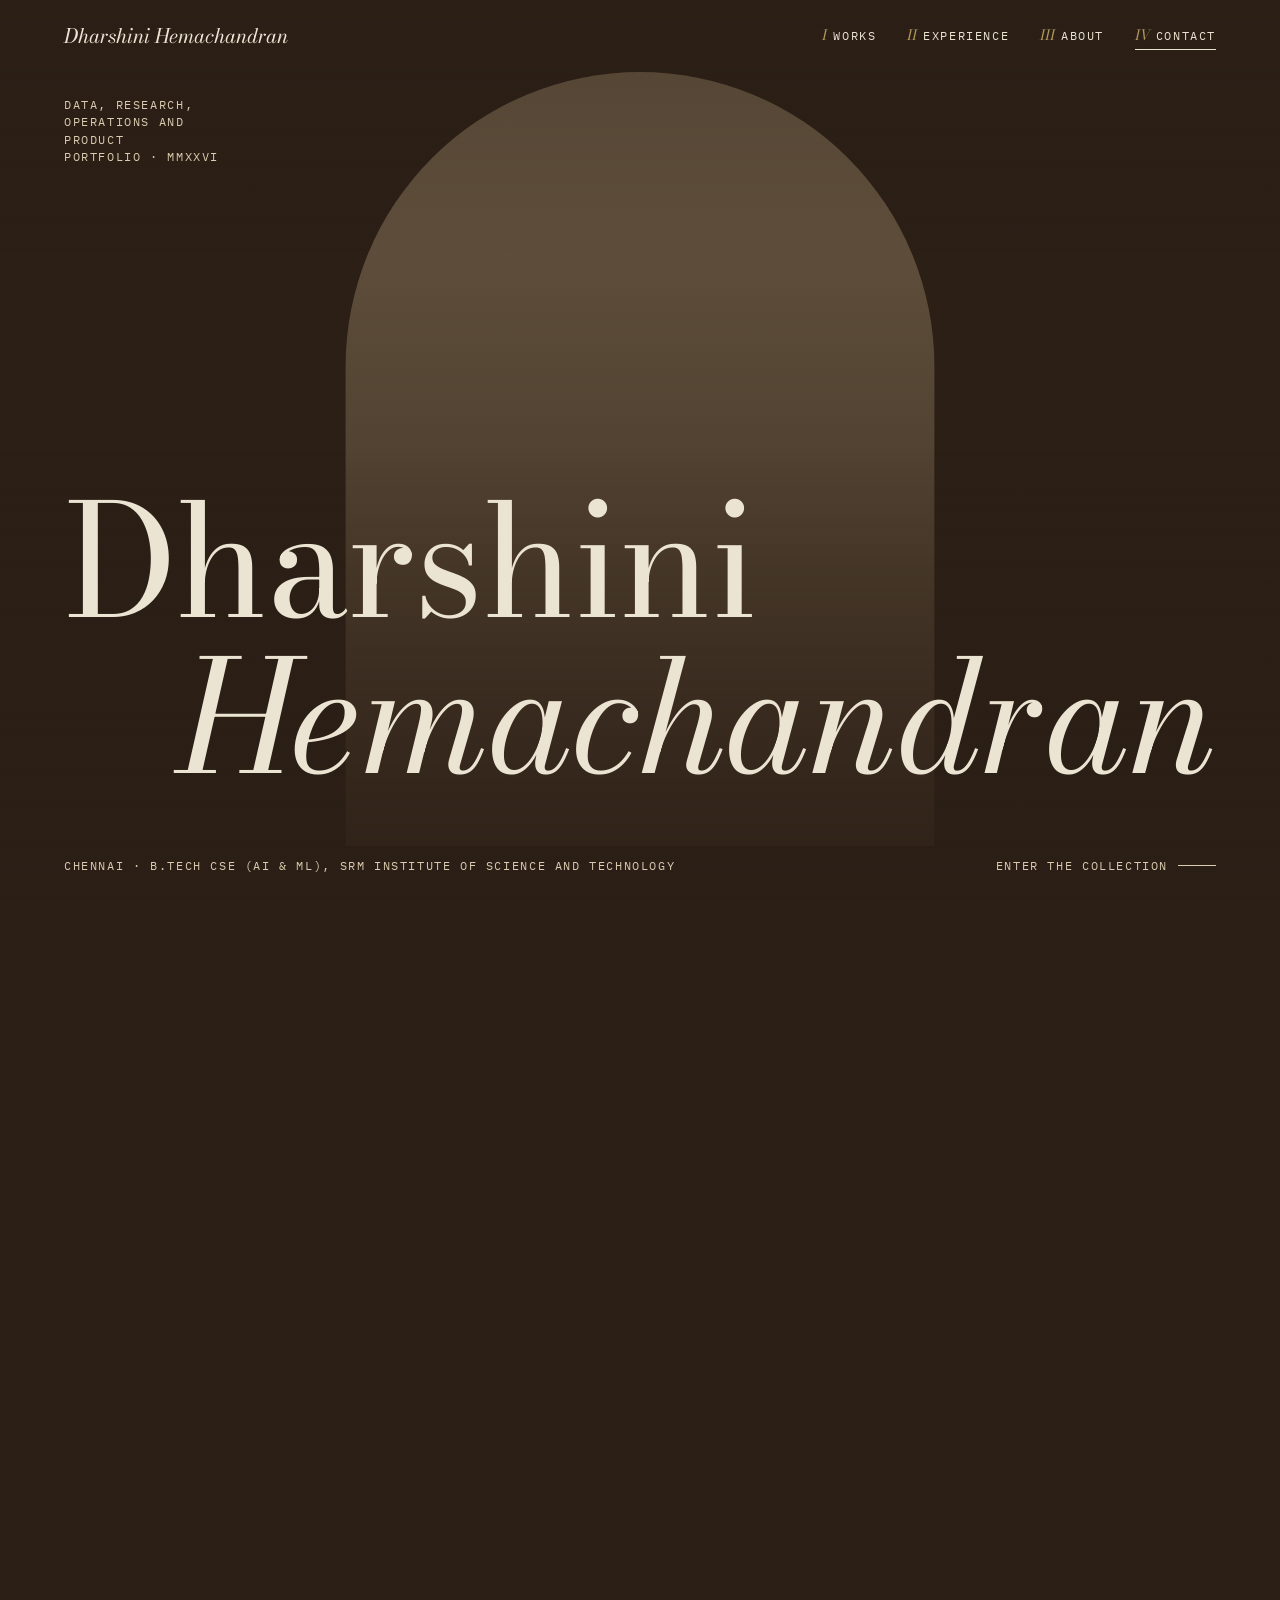
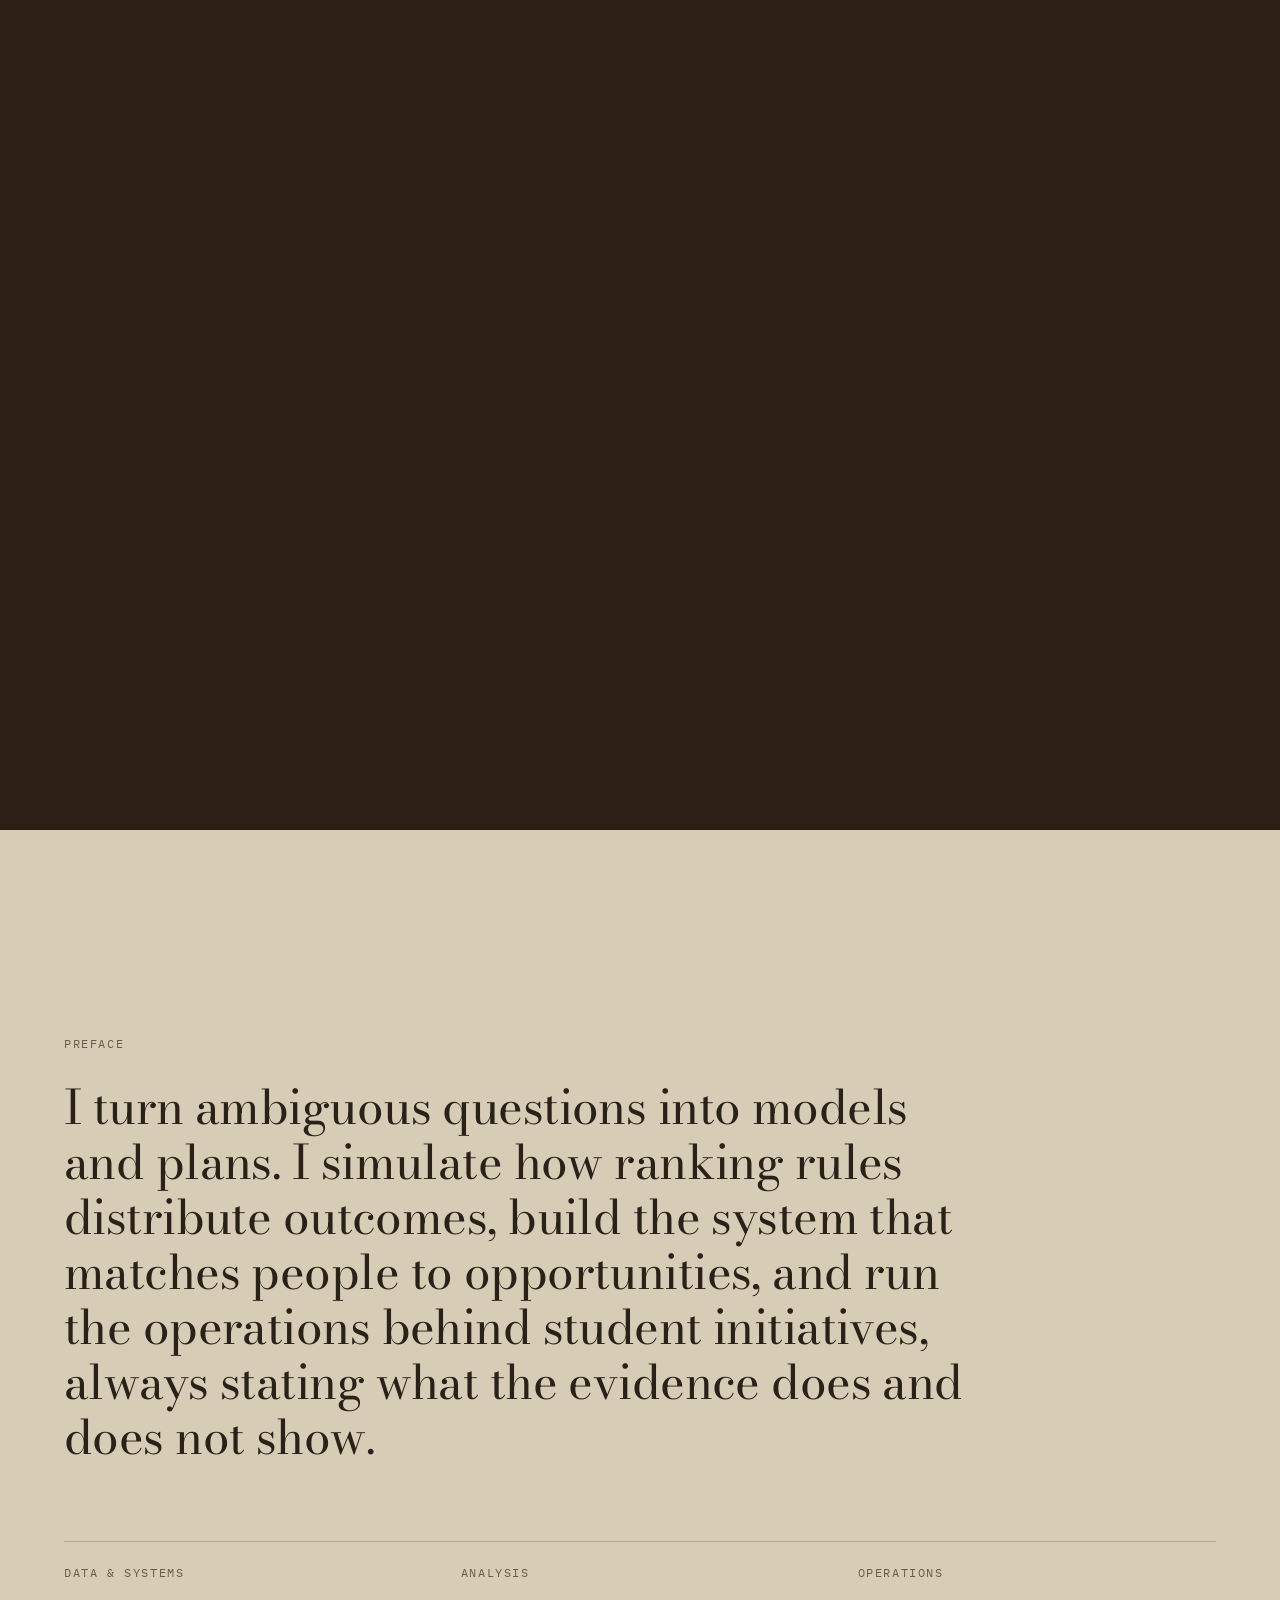
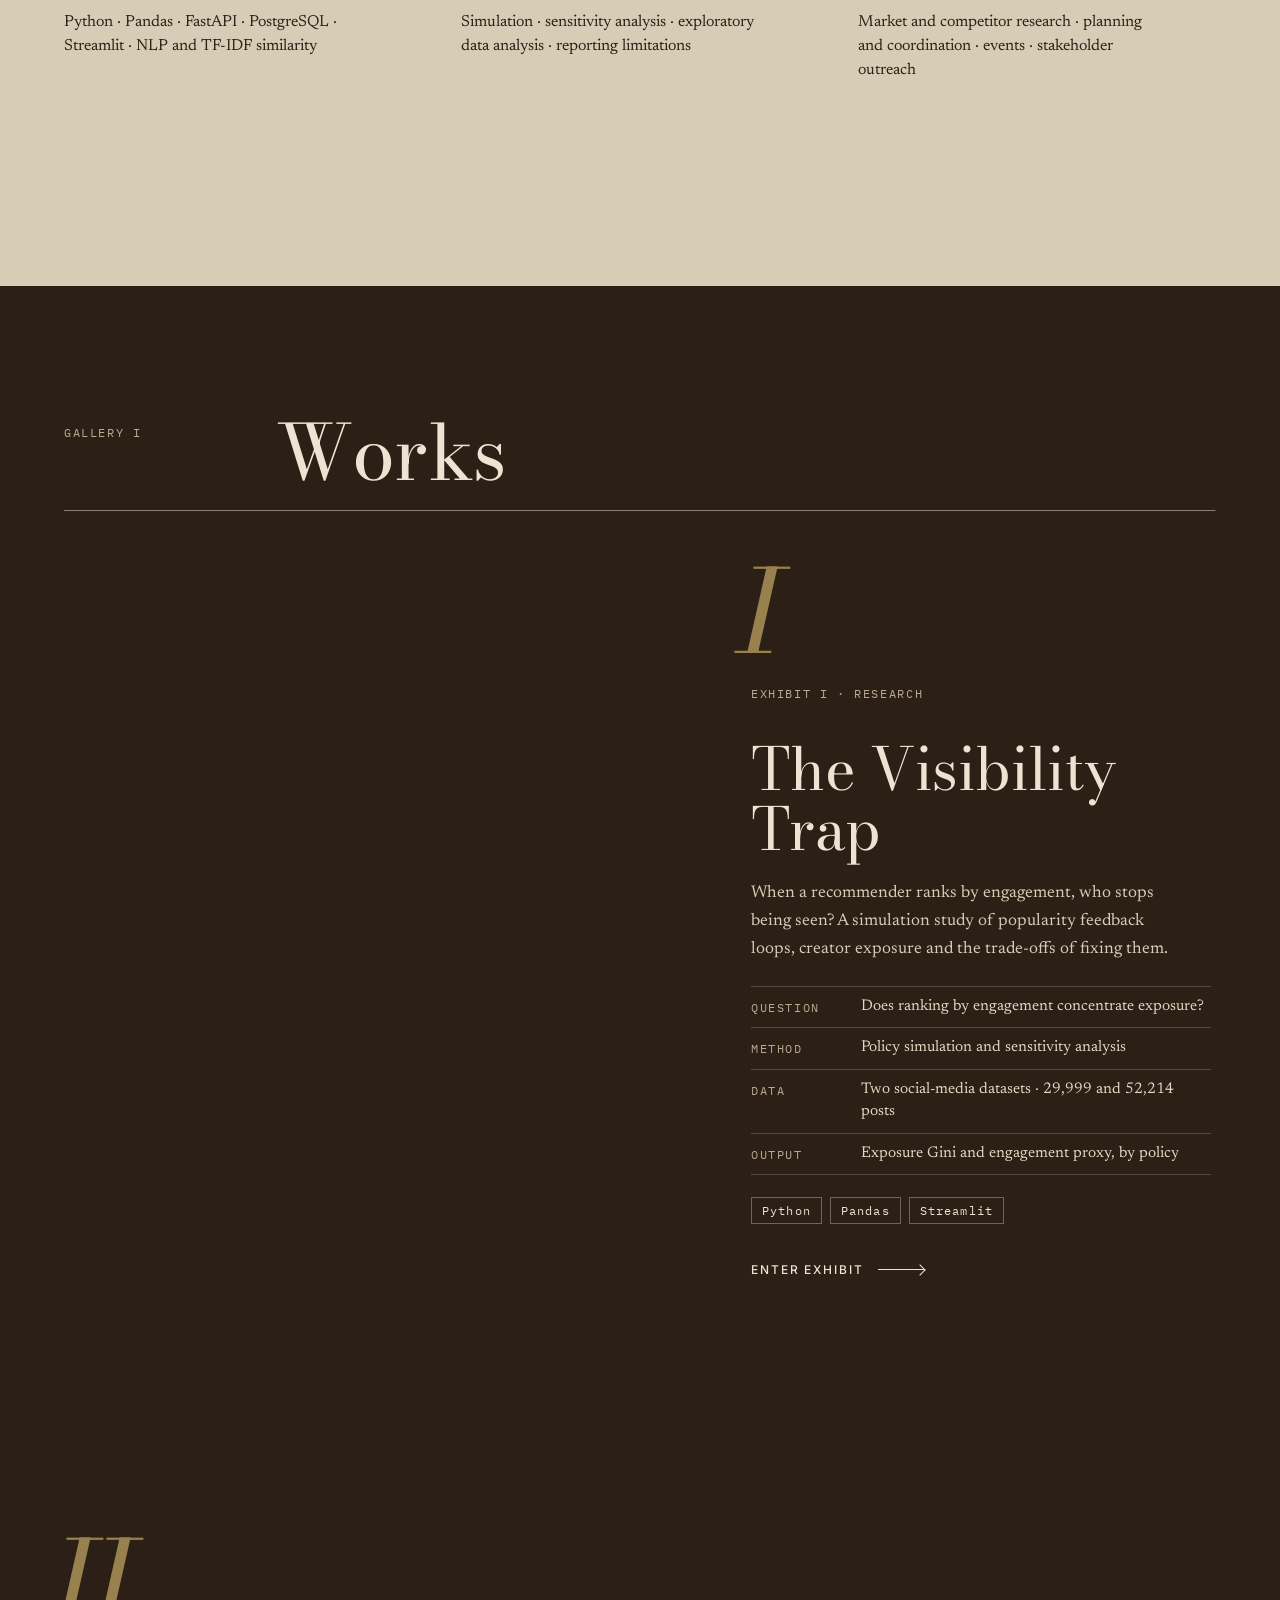
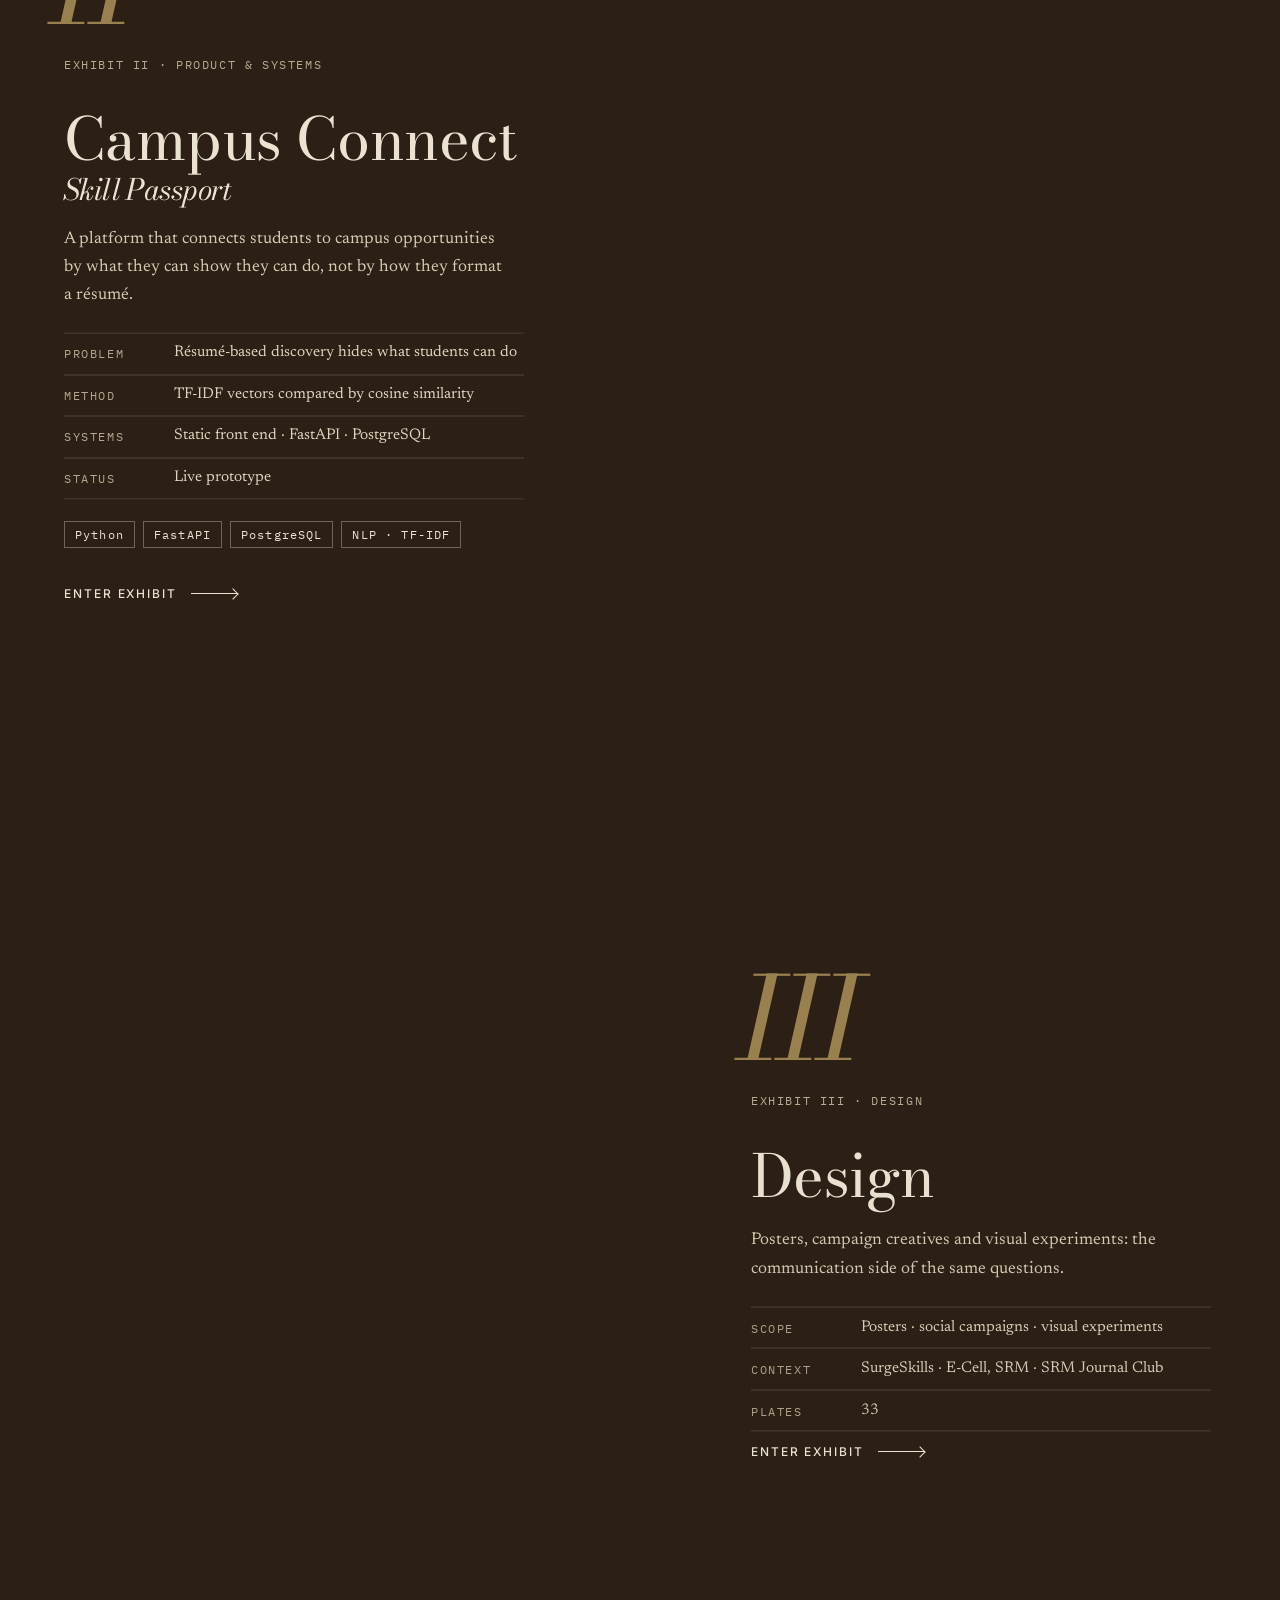
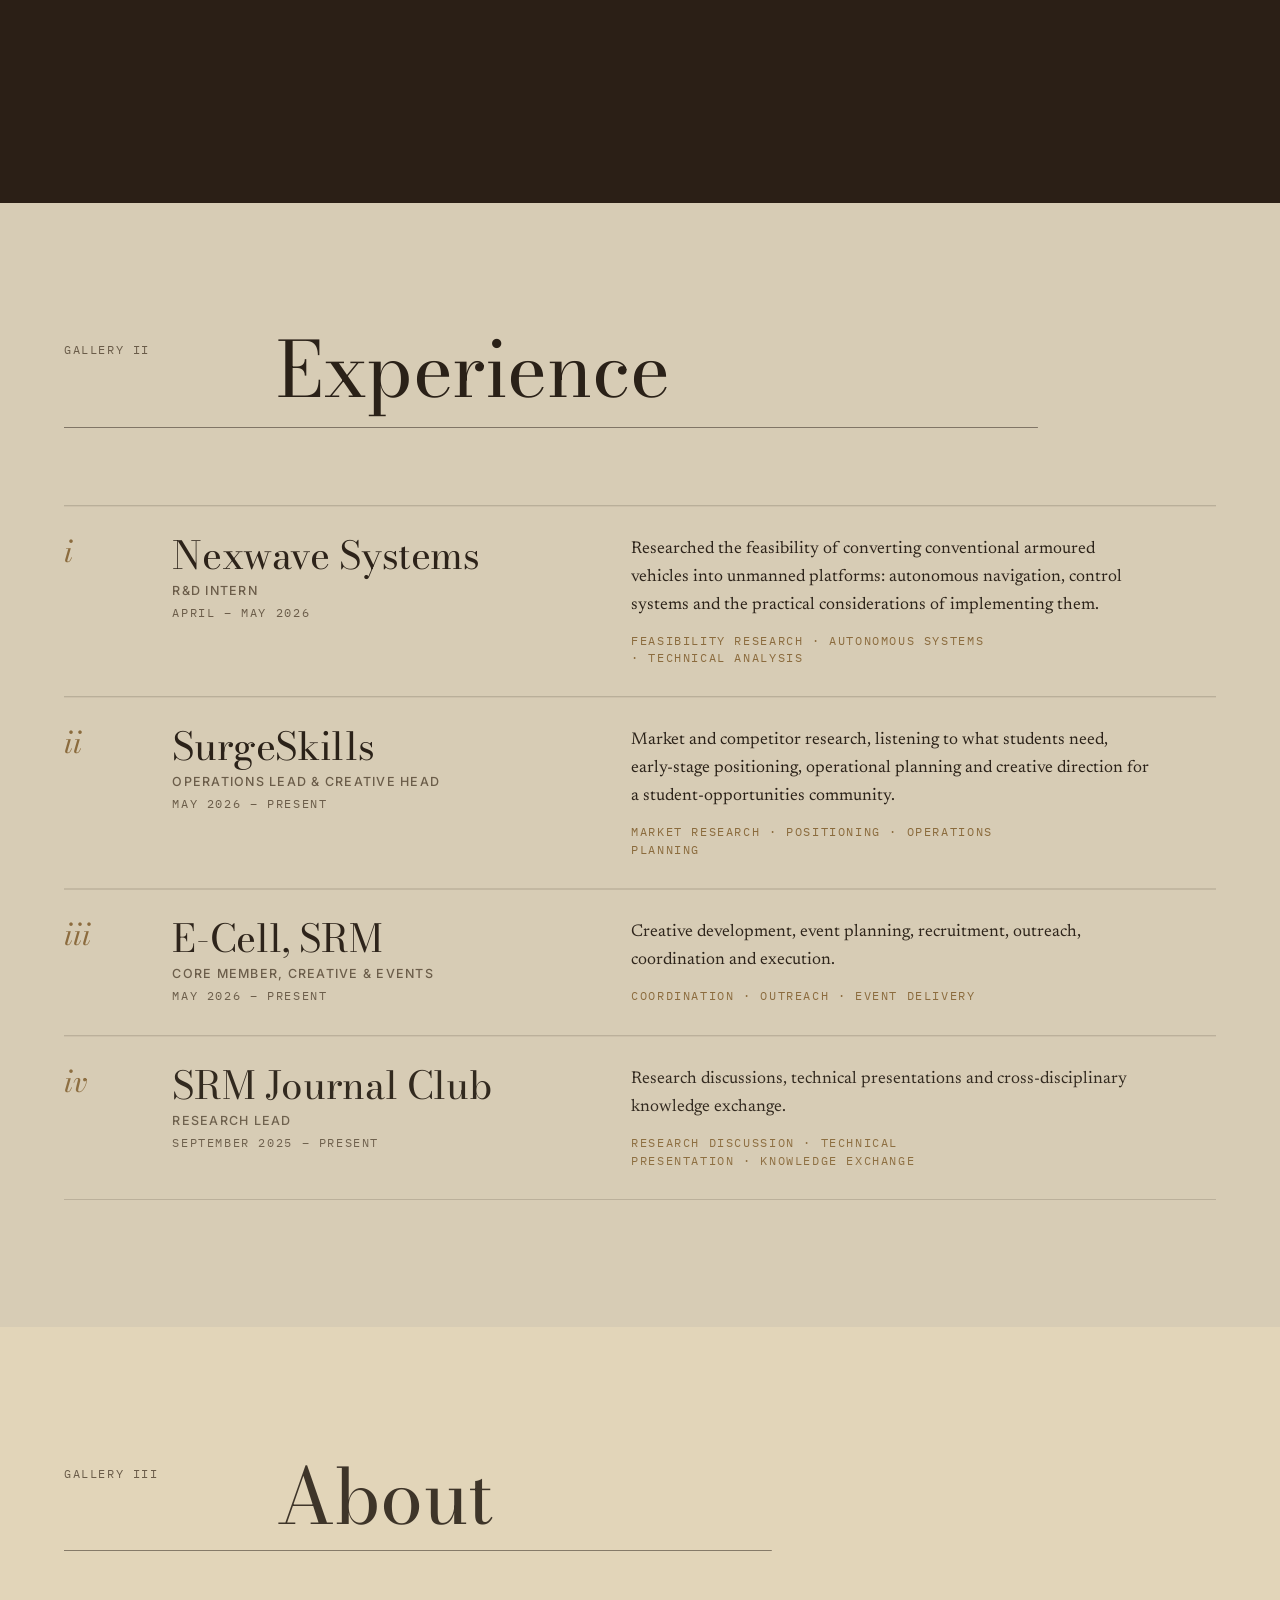
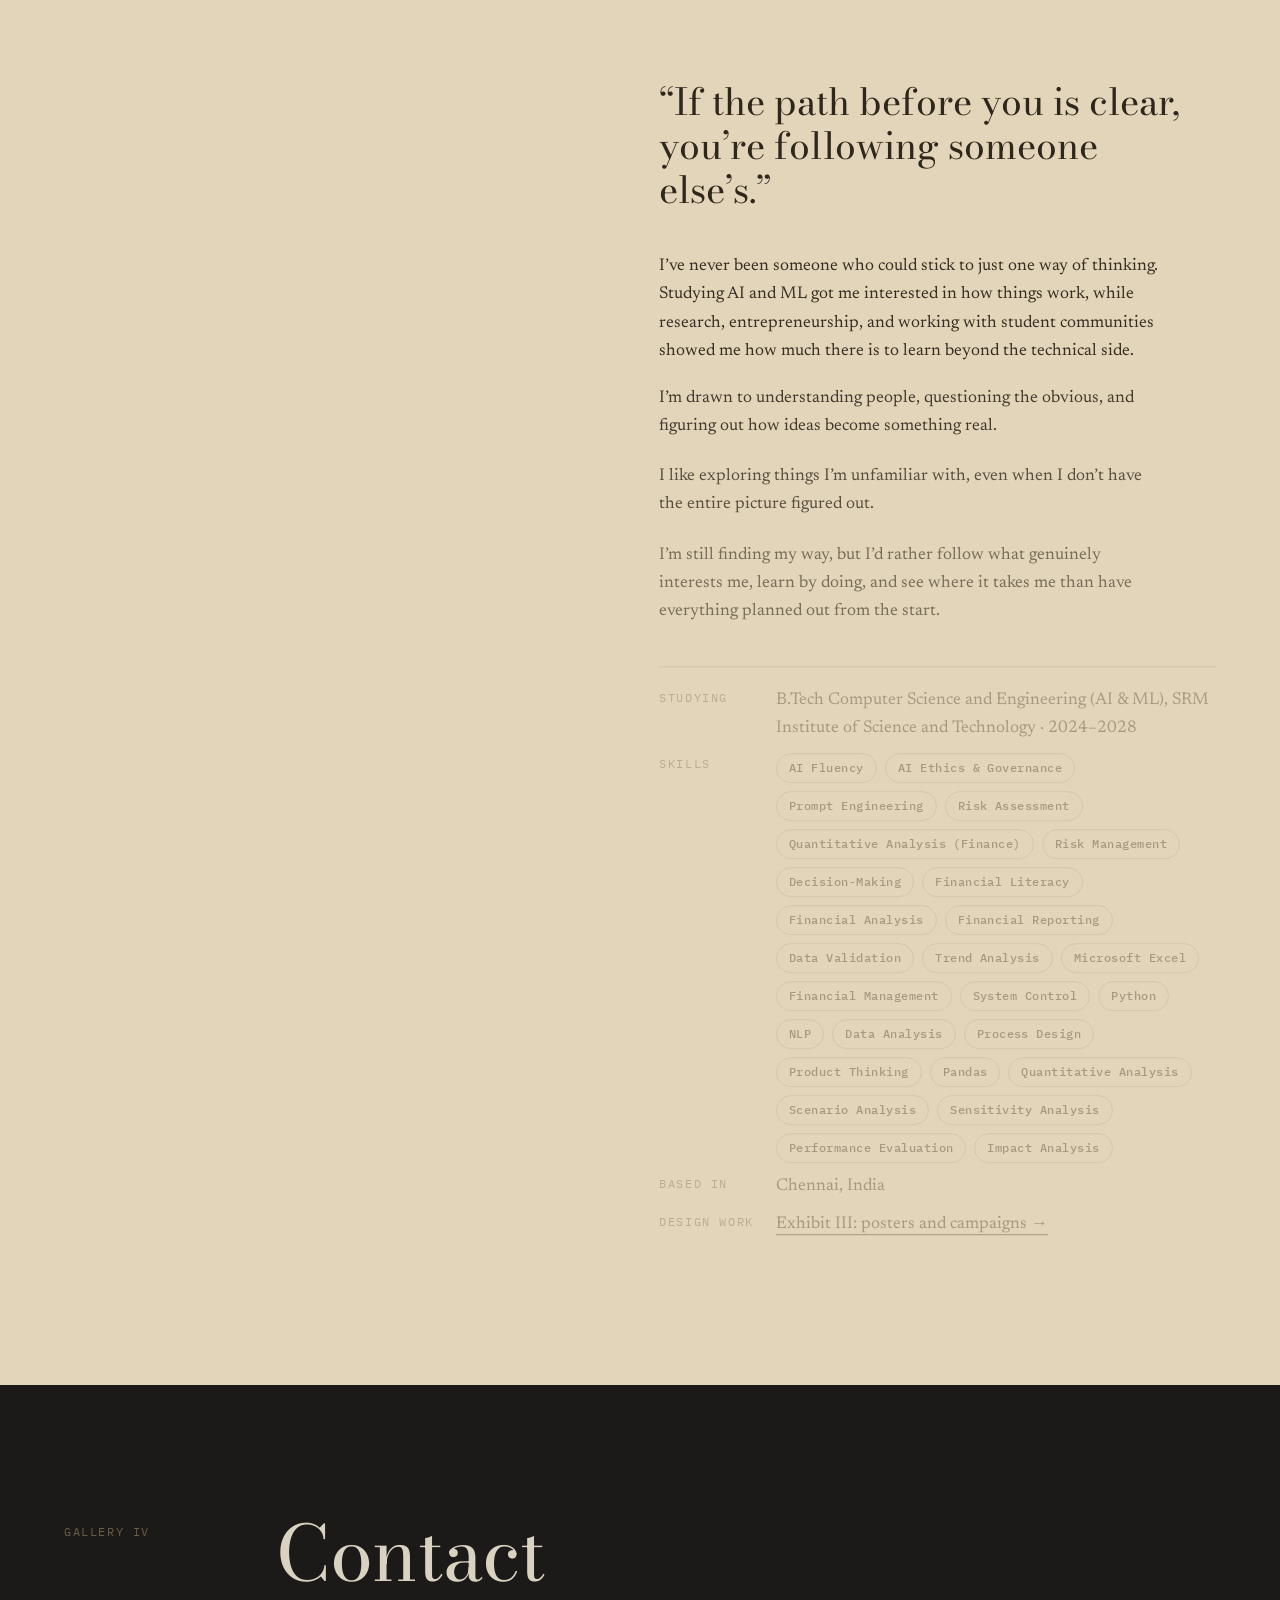
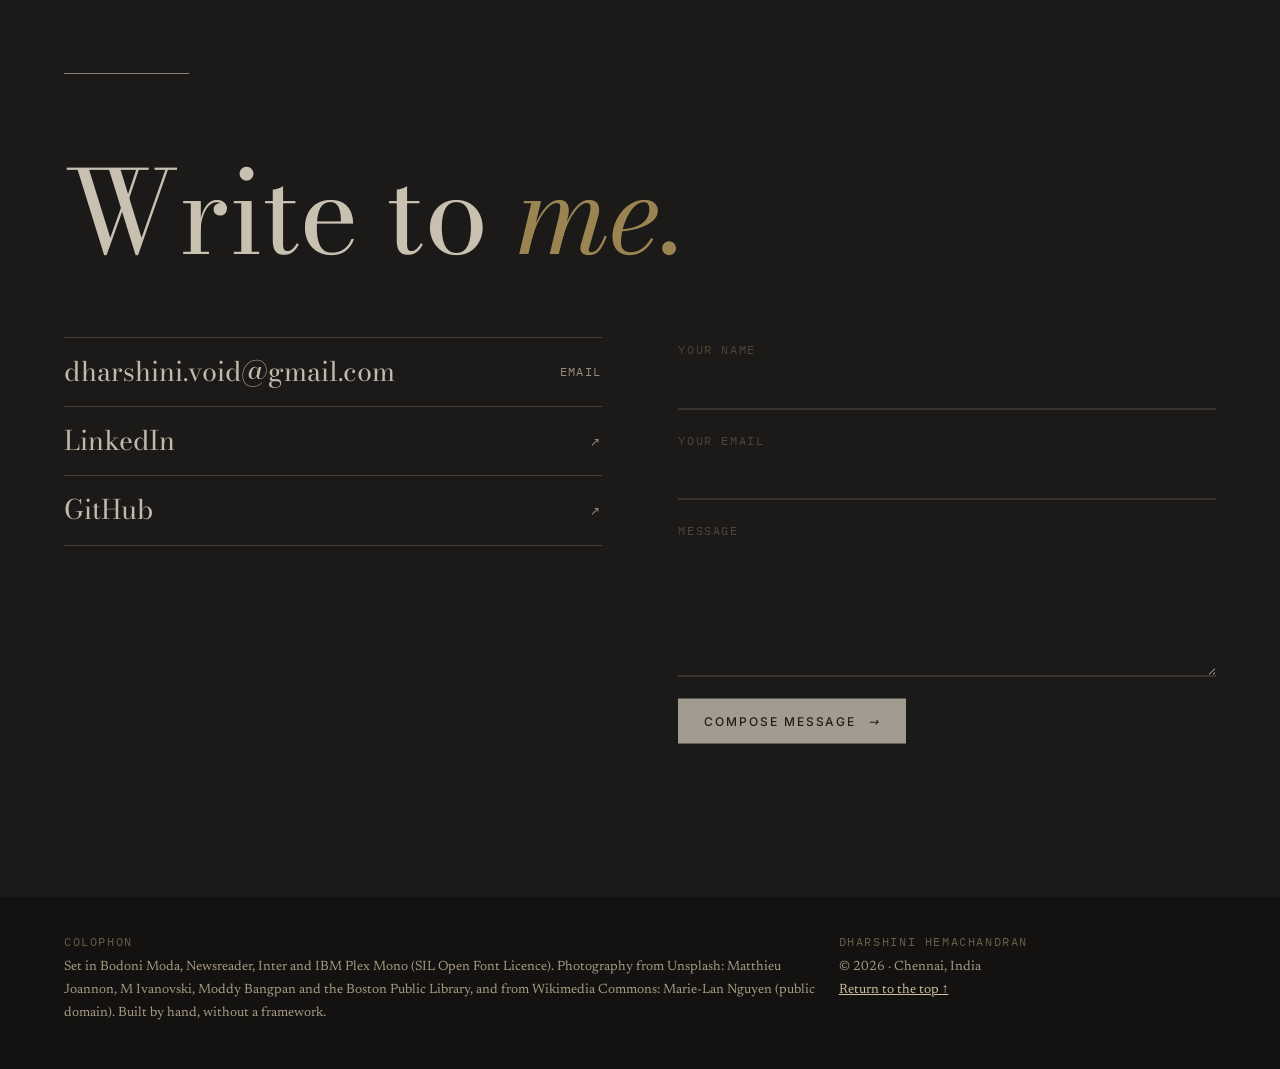
==== commit b66277ff: "Swap hero to Winged Victory of Samothrace, rewrite About, replace skills Co-Authored-By: Claude Sonn" ====
--- a/index.html
+++ b/index.html
@@ -1,11 +1,11 @@
 <!doctype html><html lang="en"><head><meta charset="utf-8"><meta name="viewport" content="width=device-width,initial-scale=1,viewport-fit=cover">
 <title>Dharshini Hemachandran — data, research &amp; operations</title><meta name="description" content="Dharshini Hemachandran: AI &amp; ML undergraduate building models and operating plans. Simulation and sensitivity analysis in Python, a working student-matching system, and operations experience across research, events and early-stage initiatives."><meta name="theme-color" content="#2b1f16"><link rel="canonical" href="https://dharshini-hemachandran.github.io/after-hours/">
-<meta property="og:type" content="website"><meta property="og:title" content="Dharshini Hemachandran — data, research &amp; operations"><meta property="og:description" content="Dharshini Hemachandran: AI &amp; ML undergraduate building models and operating plans. Simulation and sensitivity analysis in Python, a working student-matching system, and operations experience across research, events and early-stage initiatives."><meta property="og:url" content="https://dharshini-hemachandran.github.io/after-hours/"><meta property="og:image" content="https://images.unsplash.com/photo-1685062478366-907bf61feee0?auto=format&fit=crop&q=72&w=1200"><meta name="twitter:card" content="summary_large_image">
+<meta property="og:type" content="website"><meta property="og:title" content="Dharshini Hemachandran — data, research &amp; operations"><meta property="og:description" content="Dharshini Hemachandran: AI &amp; ML undergraduate building models and operating plans. Simulation and sensitivity analysis in Python, a working student-matching system, and operations experience across research, events and early-stage initiatives."><meta property="og:url" content="https://dharshini-hemachandran.github.io/after-hours/"><meta property="og:image" content="https://upload.wikimedia.org/wikipedia/commons/thumb/c/ce/Nike_of_Samothrake_Louvre_Ma2369_n3.jpg/1280px-Nike_of_Samothrake_Louvre_Ma2369_n3.jpg"><meta name="twitter:card" content="summary_large_image">
 <link rel="icon" href="assets/favicon.svg" type="image/svg+xml"><link rel="preload" href="assets/fonts/bodoni-moda-latin-400-normal.woff2" as="font" type="font/woff2" crossorigin><link rel="preload" href="assets/fonts/newsreader-latin-400-normal.woff2" as="font" type="font/woff2" crossorigin>
 <script>try{if(sessionStorage.getItem("ah-t"))document.documentElement.classList.add("arriving")}catch(e){}</script><link rel="stylesheet" href="assets/css/fonts.css"><link rel="stylesheet" href="assets/css/site.css"><script type="application/ld+json">{"@context": "https://schema.org", "@type": "Person", "name": "Dharshini Hemachandran", "url": "https://dharshini-hemachandran.github.io/after-hours/", "sameAs": ["https://linkedin.com/in/dharshini-void", "https://github.com/dharshini-hemachandran"], "email": "dharshini.void@gmail.com", "alumniOf": "SRM Institute of Science and Technology", "address": {"@type": "PostalAddress", "addressLocality": "Chennai", "addressCountry": "IN"}}</script></head><body class="home"><a class="skip" href="#main">Skip to content</a><div class="curtain" aria-hidden="true"><div><span class="label">Entering</span><p class="ct-t"></p></div></div><script>try{var t=sessionStorage.getItem("ah-t");if(t)document.querySelector(".curtain .ct-t").textContent=t}catch(e){}</script>
 <header class="bar" id="bar"><a class="mark" href="./" aria-label="Dharshini Hemachandran, home">Dharshini Hemachandran</a><button class="menu-btn" id="mb" aria-expanded="false" aria-controls="nav">Index</button><nav id="nav" aria-label="Primary"><a href="#works"><i>I</i>Works</a><a href="#experience"><i>II</i>Experience</a><a href="#about"><i>III</i>About</a><a href="#contact"><i>IV</i>Contact</a></nav></header>
 <main id="main">
-<section class="hero" id="top" data-hero><div class="hero-stick"><div class="hero-win"><img src="https://images.unsplash.com/photo-1685062478366-907bf61feee0?auto=format&fit=crop&q=72&w=1200" srcset="https://images.unsplash.com/photo-1685062478366-907bf61feee0?auto=format&fit=crop&q=72&w=800 800w, https://images.unsplash.com/photo-1685062478366-907bf61feee0?auto=format&fit=crop&q=72&w=1200 1200w, https://images.unsplash.com/photo-1685062478366-907bf61feee0?auto=format&fit=crop&q=72&w=1800 1800w, https://images.unsplash.com/photo-1685062478366-907bf61feee0?auto=format&fit=crop&q=72&w=2400 2400w" sizes="100vw" alt="The Venus de Milo, an ancient Greek marble statue of Aphrodite, against a warm marble wall" fetchpriority=high decoding="async" onerror="this.classList.add('is-missing')"></div><div class="hero-shade"></div>
+<section class="hero" id="top" data-hero><div class="hero-stick"><div class="hero-win"><img src="https://upload.wikimedia.org/wikipedia/commons/thumb/c/ce/Nike_of_Samothrake_Louvre_Ma2369_n3.jpg/1280px-Nike_of_Samothrake_Louvre_Ma2369_n3.jpg" srcset="https://upload.wikimedia.org/wikipedia/commons/thumb/c/ce/Nike_of_Samothrake_Louvre_Ma2369_n3.jpg/960px-Nike_of_Samothrake_Louvre_Ma2369_n3.jpg 960w, https://upload.wikimedia.org/wikipedia/commons/thumb/c/ce/Nike_of_Samothrake_Louvre_Ma2369_n3.jpg/1280px-Nike_of_Samothrake_Louvre_Ma2369_n3.jpg 1280w, https://upload.wikimedia.org/wikipedia/commons/thumb/c/ce/Nike_of_Samothrake_Louvre_Ma2369_n3.jpg/1920px-Nike_of_Samothrake_Louvre_Ma2369_n3.jpg 1920w" sizes="100vw" alt="The Winged Victory of Samothrace, also called the Nike of Samothrace, an ancient Greek marble statue of the goddess Nike on the prow of a ship" fetchpriority=high decoding="async" onerror="this.classList.add('is-missing')"></div><div class="hero-shade"></div>
 <p class="label tag rv">Data, research, operations and product<br>Portfolio · MMXXVI</p>
 <h1 aria-label="Dharshini Hemachandran"><span><b>Dharshini</b></span><span><b>Hemachandran</b></span></h1>
 <div class="meta label rv"><span>Chennai · B.Tech CSE (AI &amp; ML), SRM Institute of Science and Technology</span><a class="cue" href="#statement">Enter the collection <i></i></a></div></div></section>
@@ -29,12 +29,14 @@
 <article class="ent rv"><span class="n">iv</span><div><h3>SRM Journal Club</h3><p class="role">Research Lead</p><p class="label when">September 2025 – Present</p></div><div><p>Research discussions, technical presentations and cross-disciplinary knowledge exchange.</p><p class="sk label">Research discussion · technical presentation · knowledge exchange</p></div></article></div></section>
 <section class="sec about" id="about"><div class="head"><span class="label">Gallery III</span><h2 class="rv">About</h2></div>
 <div class="wrap"><div class="arch mk"><img src="https://images.unsplash.com/photo-1742495212524-e1b948aa089d?auto=format&fit=crop&q=72&w=800" srcset="https://images.unsplash.com/photo-1742495212524-e1b948aa089d?auto=format&fit=crop&q=72&w=500 500w, https://images.unsplash.com/photo-1742495212524-e1b948aa089d?auto=format&fit=crop&q=72&w=800 800w, https://images.unsplash.com/photo-1742495212524-e1b948aa089d?auto=format&fit=crop&q=72&w=1100 1100w" sizes="(max-width:820px) 72vw, 40vw" alt="A nineteenth-century photograph of the Winged Victory of Samothrace" loading=lazy decoding="async" onerror="this.classList.add('is-missing')"></div>
-<div class="body"><p class="lede rv">The questions that hold my attention sit between disciplines.</p>
-<p class="rv">How does a ranking rule change who gets seen? Why does a résumé hide what a student can actually do? What makes people turn up to an event? Each one is technical, commercial and visual at once, and I would rather work in the overlap than pick a side.</p>
-<p class="rv">So my work moves between rooms. In research I build simulations and test how fragile their conclusions are. In product I turn a problem into a matching system. In operations I write the plan other people can follow, and in creative direction I decide how it should feel to meet it. None of these is a hobby beside the others.</p>
-<dl class="facts rv"><dt class="label">Studying</dt><dd>B.Tech Computer Science and Engineering (AI &amp; ML), SRM Institute of Science and Technology · 2024–2028</dd><dt class="label">Based in</dt><dd>Chennai, India</dd><dt class="label">Design work</dt><dd><a class="link-u" href="design/" data-title="Design">Exhibit III: posters and campaigns →</a></dd></dl></div></div></section>
+<div class="body"><p class="lede rv">&ldquo;If the path before you is clear, you&rsquo;re following someone else&rsquo;s.&rdquo;</p>
+<p class="rv">I&rsquo;ve never been someone who could stick to just one way of thinking. Studying AI and ML got me interested in how things work, while research, entrepreneurship, and working with student communities showed me how much there is to learn beyond the technical side.</p>
+<p class="rv">I&rsquo;m drawn to understanding people, questioning the obvious, and figuring out how ideas become something real.</p>
+<p class="rv">I like exploring things I&rsquo;m unfamiliar with, even when I don&rsquo;t have the entire picture figured out.</p>
+<p class="rv">I&rsquo;m still finding my way, but I&rsquo;d rather follow what genuinely interests me, learn by doing, and see where it takes me than have everything planned out from the start.</p>
+<dl class="facts rv"><dt class="label">Studying</dt><dd>B.Tech Computer Science and Engineering (AI &amp; ML), SRM Institute of Science and Technology · 2024–2028</dd><dt class="label">Skills</dt><dd><ul class="skills"><li>AI Fluency</li><li>AI Ethics &amp; Governance</li><li>Prompt Engineering</li><li>Risk Assessment</li><li>Quantitative Analysis (Finance)</li><li>Risk Management</li><li>Decision-Making</li><li>Financial Literacy</li><li>Financial Analysis</li><li>Financial Reporting</li><li>Data Validation</li><li>Trend Analysis</li><li>Microsoft Excel</li><li>Financial Management</li><li>System Control</li><li>Python</li><li>NLP</li><li>Data Analysis</li><li>Process Design</li><li>Product Thinking</li><li>Pandas</li><li>Quantitative Analysis</li><li>Scenario Analysis</li><li>Sensitivity Analysis</li><li>Performance Evaluation</li><li>Impact Analysis</li></ul></dd><dt class="label">Based in</dt><dd>Chennai, India</dd><dt class="label">Design work</dt><dd><a class="link-u" href="design/" data-title="Design">Exhibit III: posters and campaigns →</a></dd></dl></div></div></section>
 <section class="sec contact" id="contact"><div class="bgi" aria-hidden="true"><img src="https://images.unsplash.com/photo-1725286172456-6fbc30fad9d1?auto=format&fit=crop&q=72&w=1400" srcset="https://images.unsplash.com/photo-1725286172456-6fbc30fad9d1?auto=format&fit=crop&q=72&w=900 900w, https://images.unsplash.com/photo-1725286172456-6fbc30fad9d1?auto=format&fit=crop&q=72&w=1400 1400w, https://images.unsplash.com/photo-1725286172456-6fbc30fad9d1?auto=format&fit=crop&q=72&w=2000 2000w" sizes="100vw" alt="" loading=lazy decoding="async" onerror="this.classList.add('is-missing')"></div><div class="head"><span class="label">Gallery IV</span><h2 class="rv" style="font-size:clamp(38px,6vw,92px)">Contact</h2></div>
 <h2 class="rv">Write to <em>me.</em></h2>
 <div class="ct"><ul class="rv"><li><a href="mailto:dharshini.void@gmail.com">dharshini.void@gmail.com <span>Email</span></a></li><li><a href="https://linkedin.com/in/dharshini-void" target="_blank" rel="noopener">LinkedIn <span>↗</span></a></li><li><a href="https://github.com/dharshini-hemachandran" target="_blank" rel="noopener">GitHub <span>↗</span></a></li></ul>
 <form id="cf" class="rv" novalidate><label><span class="label">Your name</span><input name="n" autocomplete="name" required></label><label><span class="label">Your email</span><input name="e" type="email" autocomplete="email" required></label><label><span class="label">Message</span><textarea name="m" rows="4" required></textarea></label><button class="btn" type="submit">Compose message <i aria-hidden="true">→</i></button><p id="fs" class="label" role="status" aria-live="polite"></p></form></div></section>
-</main><footer><div><span class="label">Colophon</span>Set in Bodoni Moda, Newsreader, Inter and IBM Plex Mono (SIL Open Font Licence). Photography from Unsplash: Stephanie Klepacki, Matthieu Joannon, M Ivanovski, Moddy Bangpan and the Boston Public Library. Built by hand, without a framework.</div><div><span class="label">Dharshini Hemachandran</span>© 2026 · Chennai, India<br><a href="#top">Return to the top ↑</a></div></footer><script src="assets/js/vendor/gsap.min.js"></script><script src="assets/js/vendor/ScrollTrigger.min.js"></script><script src="assets/js/main.js"></script></body></html>+</main><footer><div><span class="label">Colophon</span>Set in Bodoni Moda, Newsreader, Inter and IBM Plex Mono (SIL Open Font Licence). Photography from Unsplash: Matthieu Joannon, M Ivanovski, Moddy Bangpan and the Boston Public Library, and from Wikimedia Commons: Marie-Lan Nguyen (public domain). Built by hand, without a framework.</div><div><span class="label">Dharshini Hemachandran</span>© 2026 · Chennai, India<br><a href="#top">Return to the top ↑</a></div></footer><script src="assets/js/vendor/gsap.min.js"></script><script src="assets/js/vendor/ScrollTrigger.min.js"></script><script src="assets/js/main.js"></script></body></html>
--- a/assets/css/site.css
+++ b/assets/css/site.css
@@ -136,3 +136,4 @@
 dialog#lbx img{max-width:100%;max-height:calc(100dvh - 120px);width:auto;height:auto;box-shadow:0 30px 90px -20px #000}dialog#lbx figcaption{color:#cdbf9f;margin-top:14px}
 dialog#lbx button{background:none;border:0;color:var(--ivory);cursor:pointer}.lb-p,.lb-n{font:300 54px/1 var(--disp);height:100%;opacity:.7;transition:opacity .3s}.lb-p:hover,.lb-n:hover{opacity:1}.lb-x{position:absolute;top:14px;right:20px;font:400 11.5px var(--mono);letter-spacing:.14em;text-transform:uppercase;border:1px solid rgba(236,228,210,.5)!important;padding:9px 14px}
 @media(max-width:700px){dialog#lbx[open]{grid-template-columns:44px 1fr 44px}.lb-p,.lb-n{font-size:40px}}
+.skills{list-style:none;margin:0;padding:0;display:flex;flex-wrap:wrap;gap:8px}.skills li{font:500 12px/1 var(--mono,inherit);letter-spacing:.04em;padding:8px 12px;border:1px solid var(--rule);border-radius:999px}
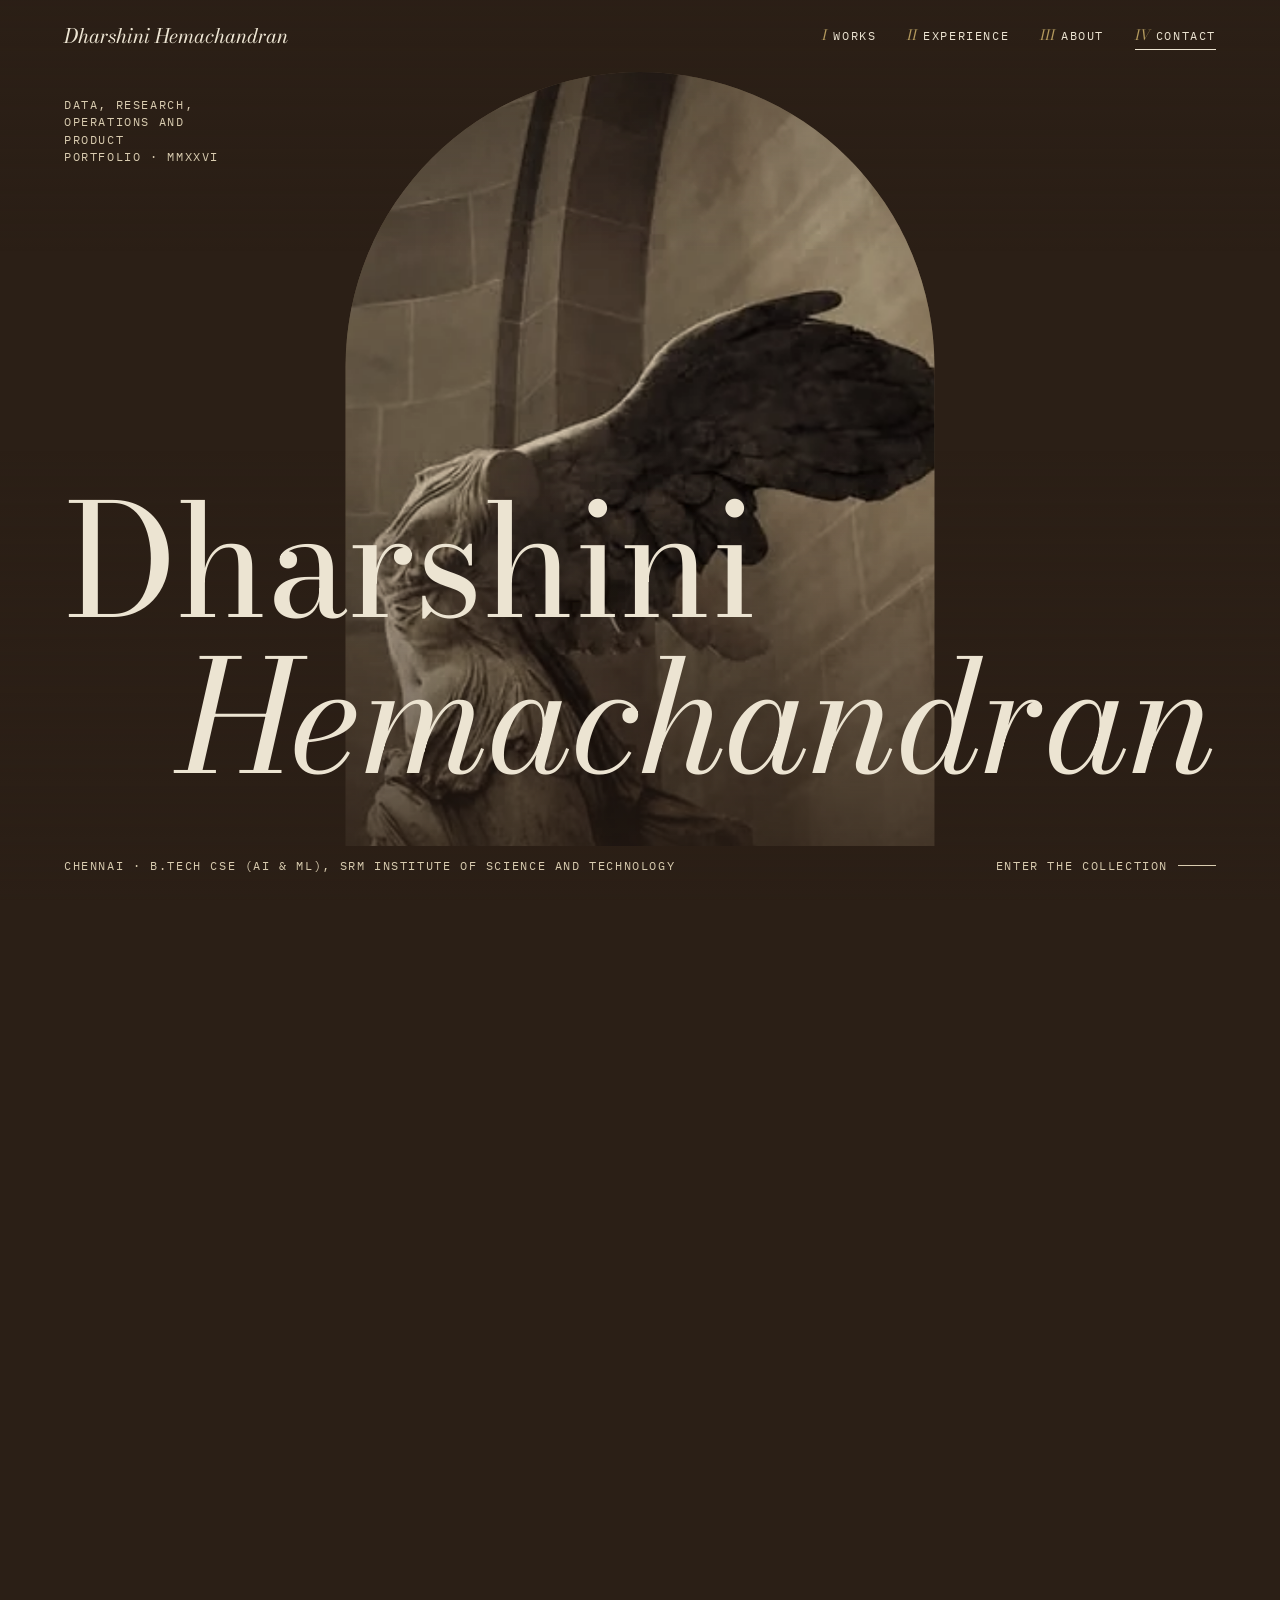
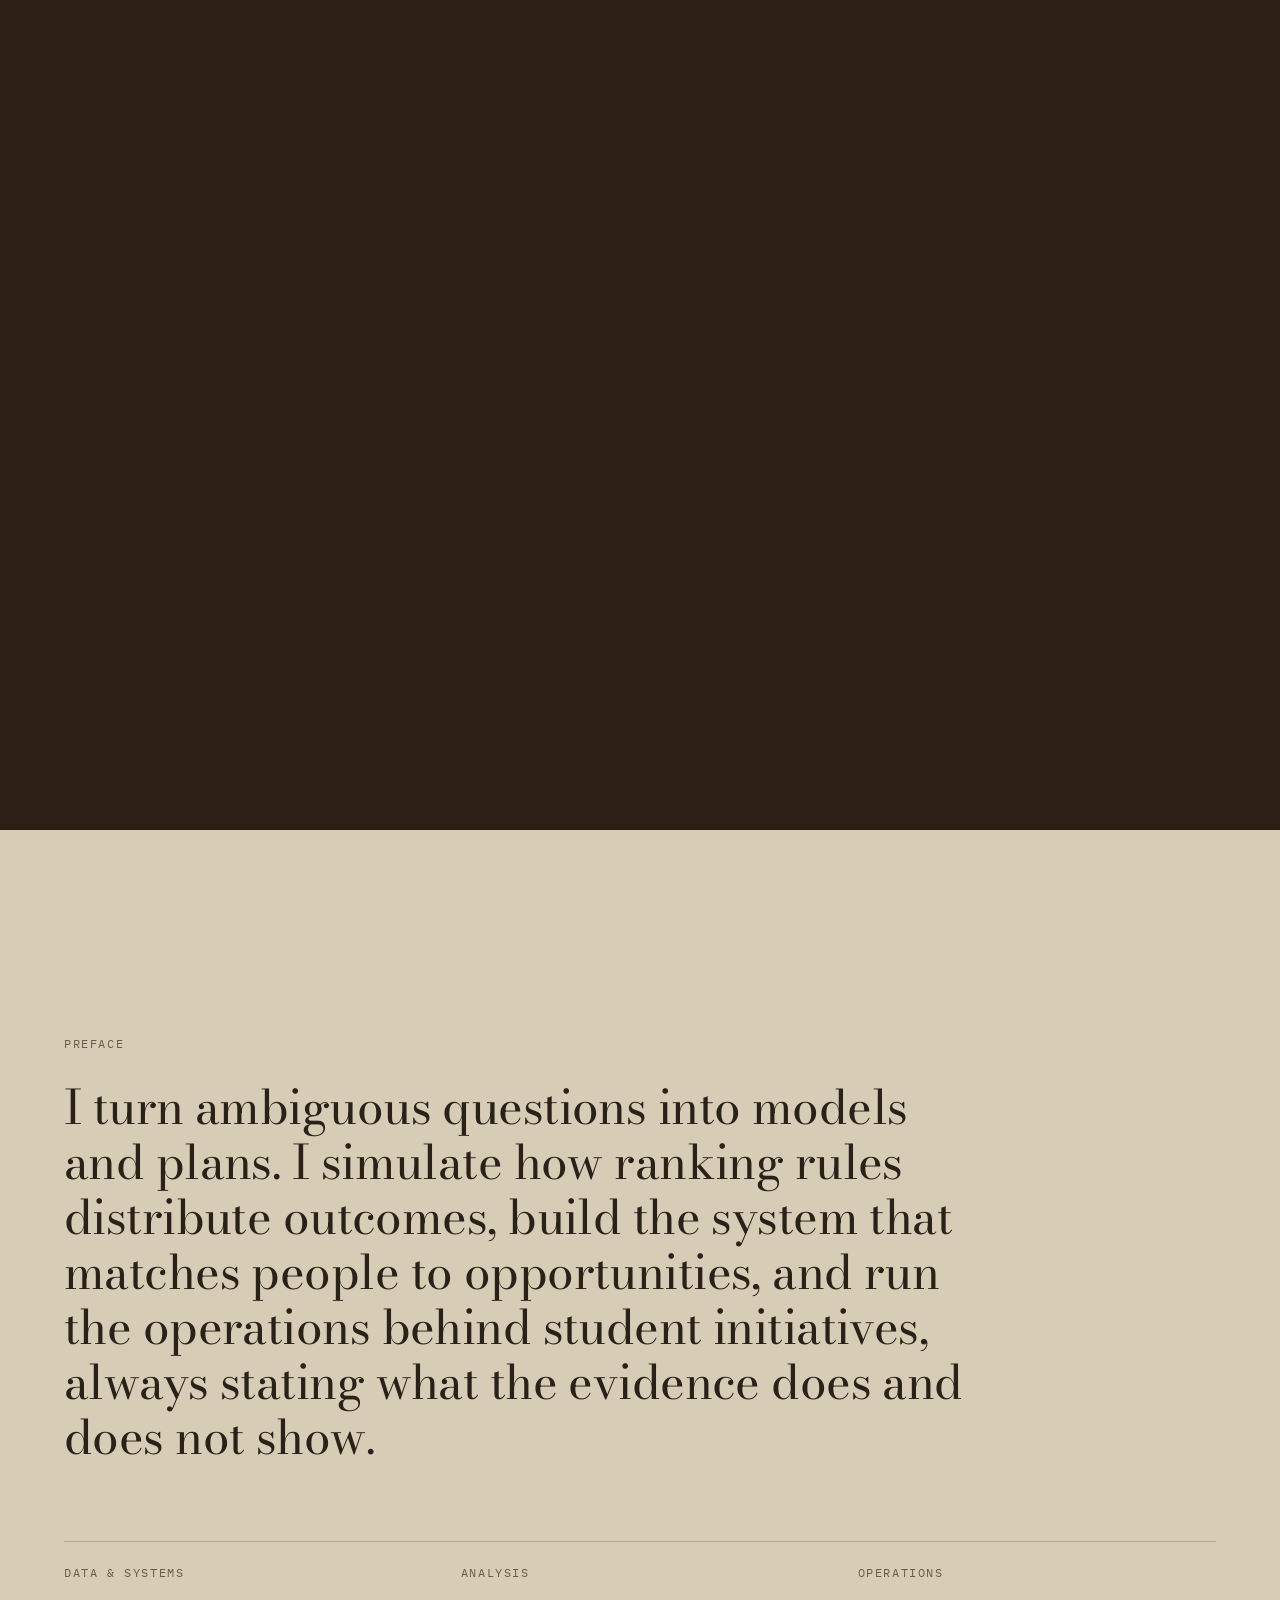
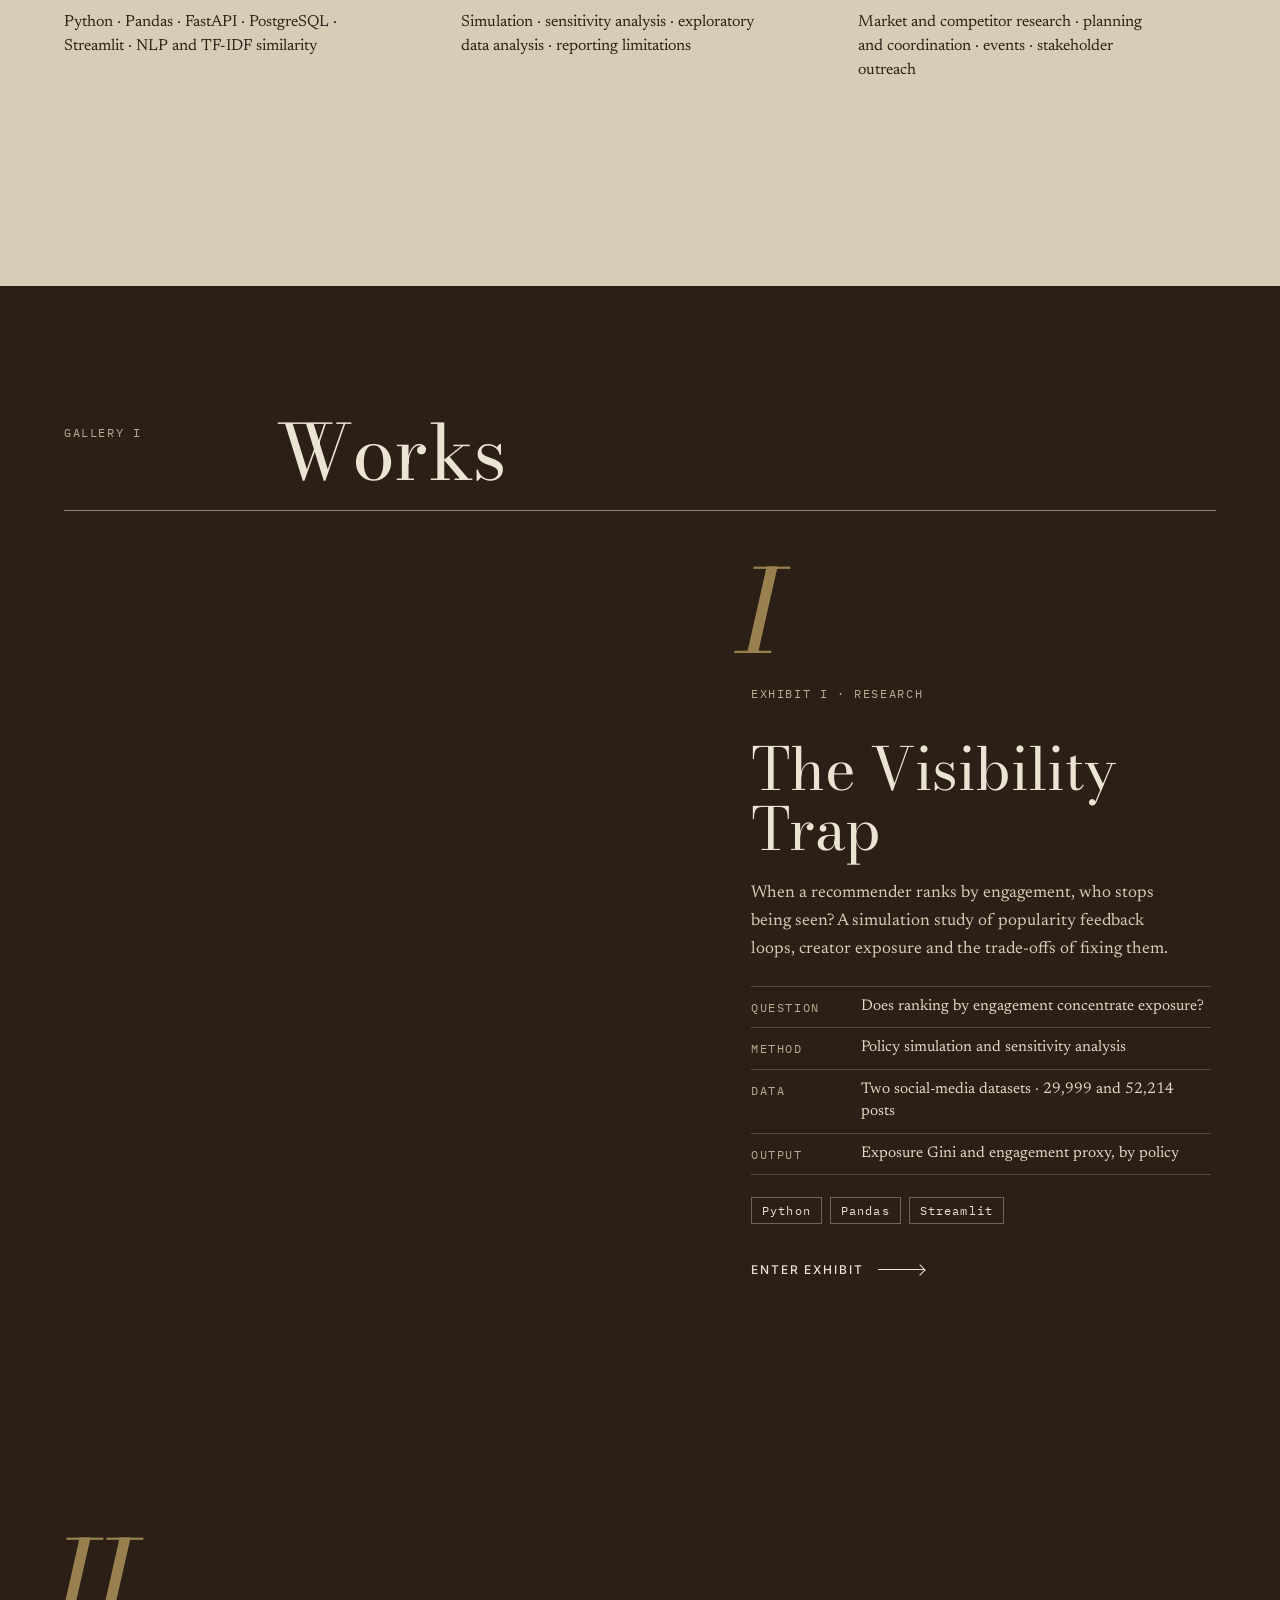
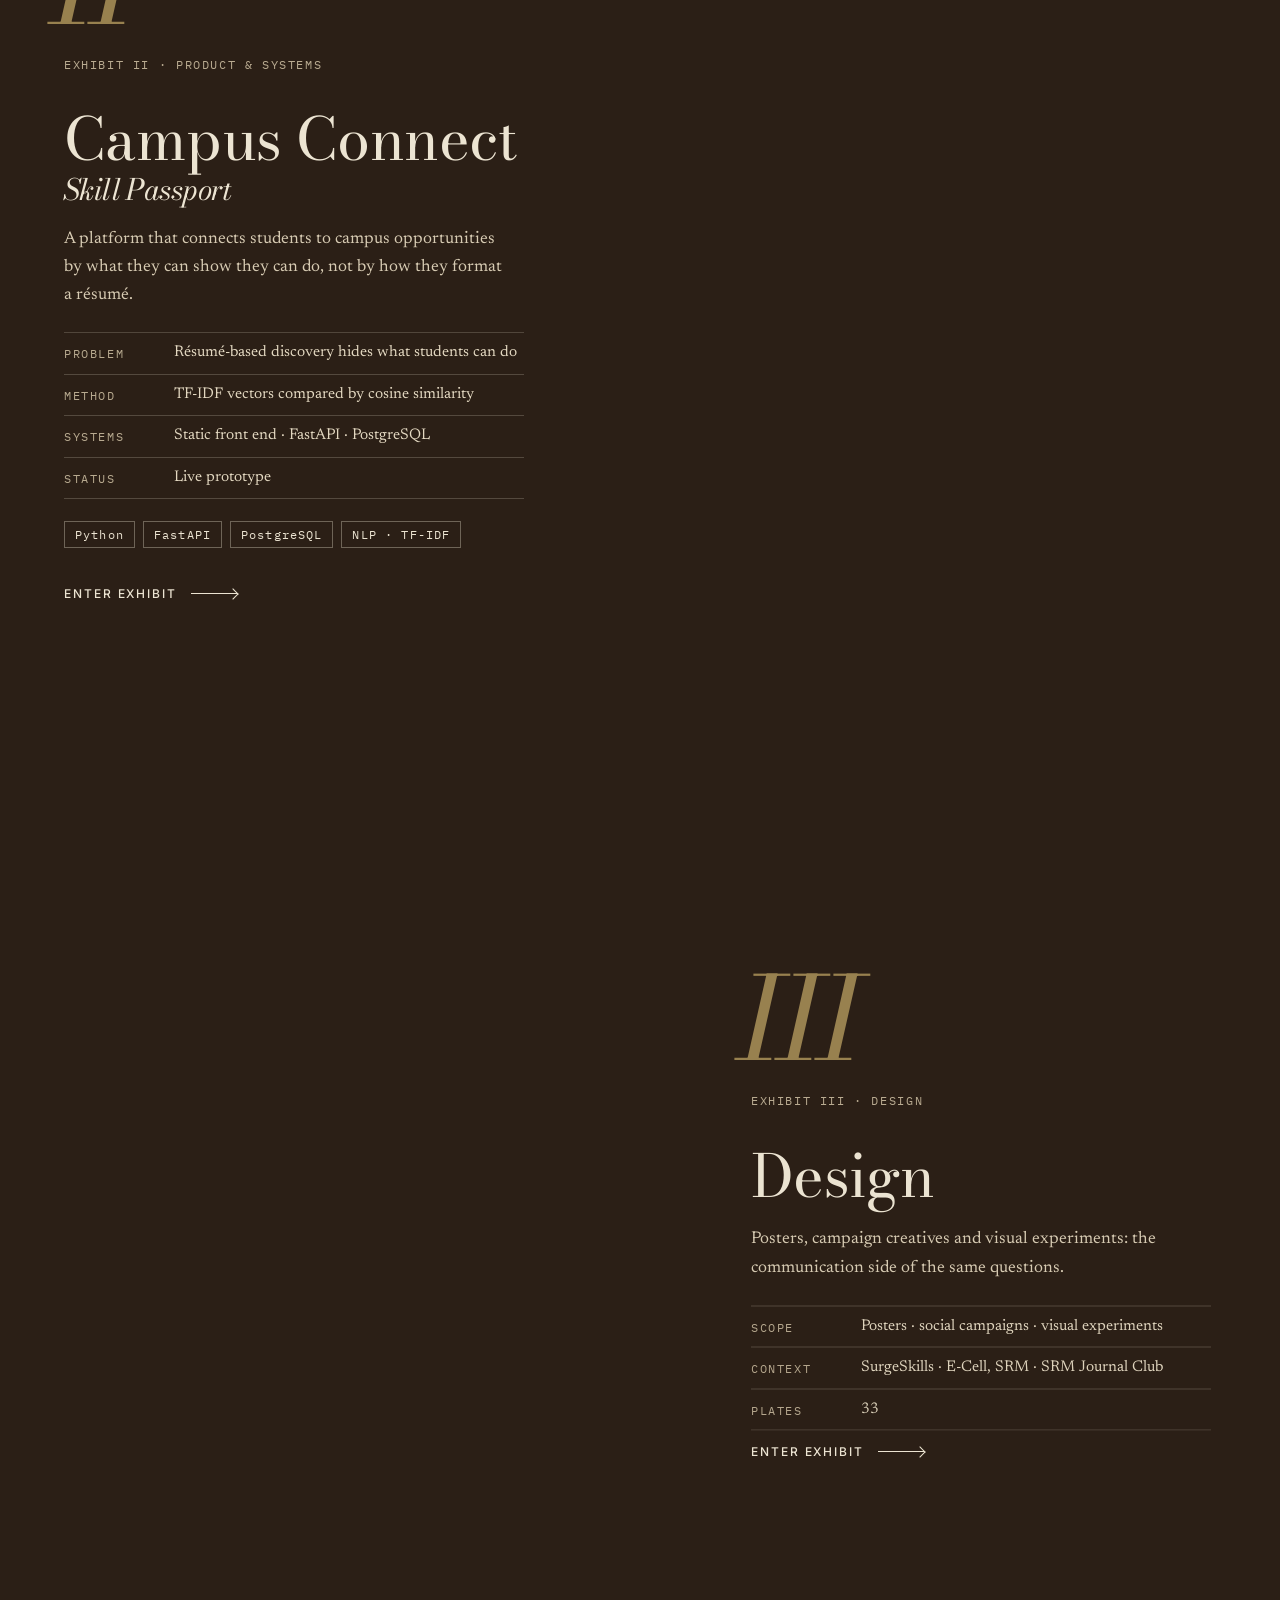
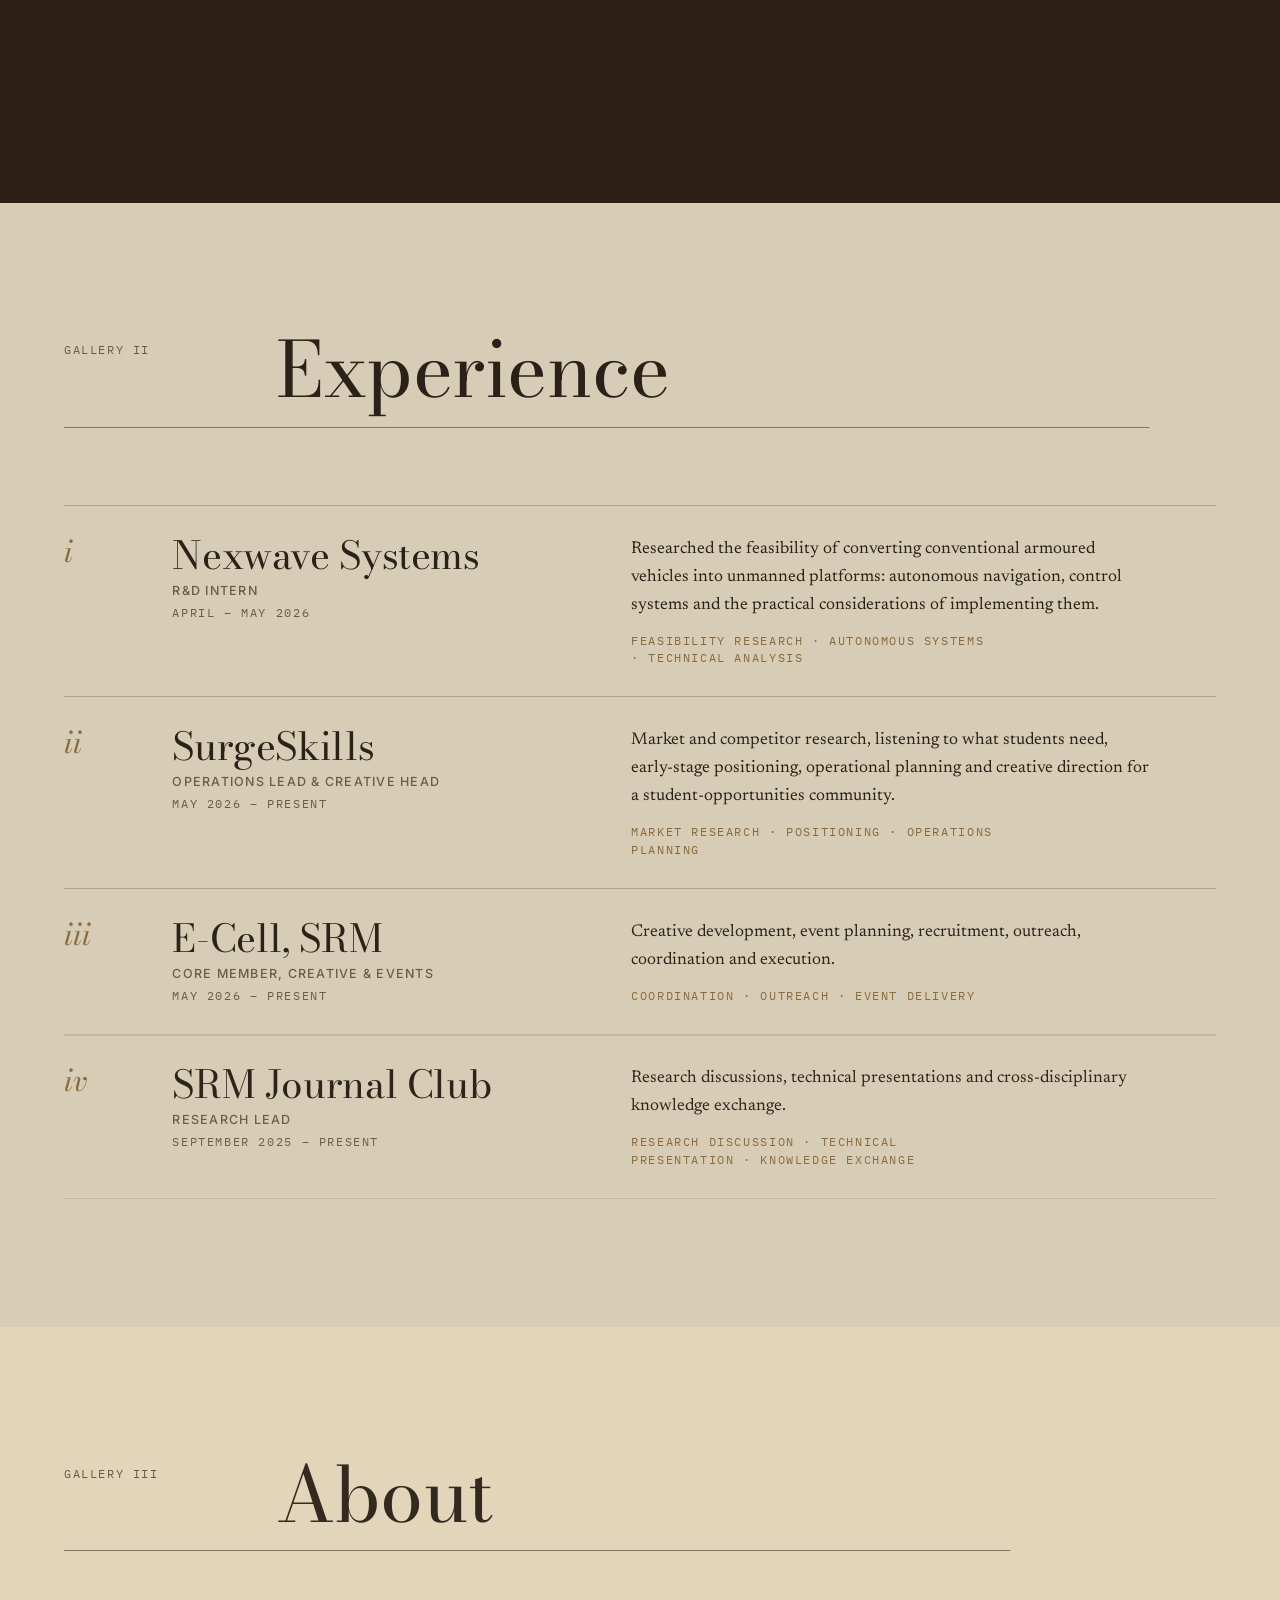
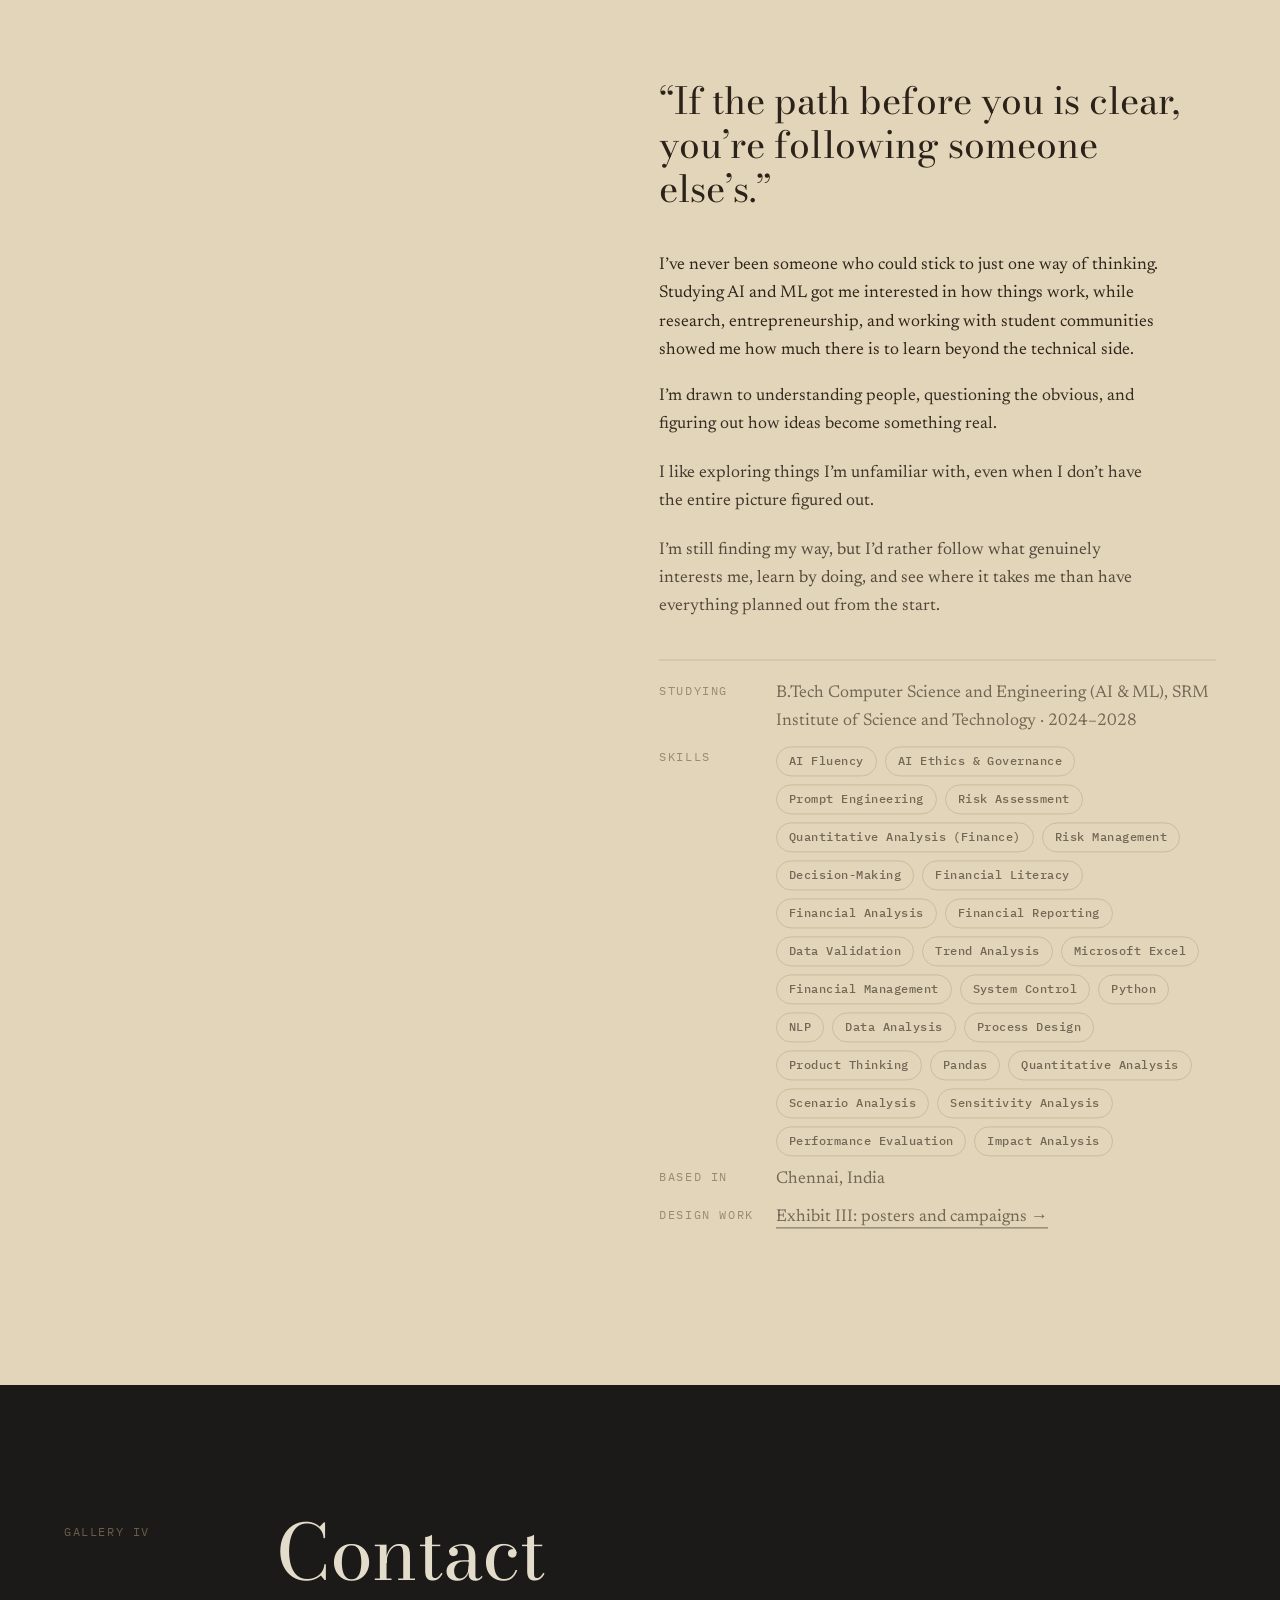
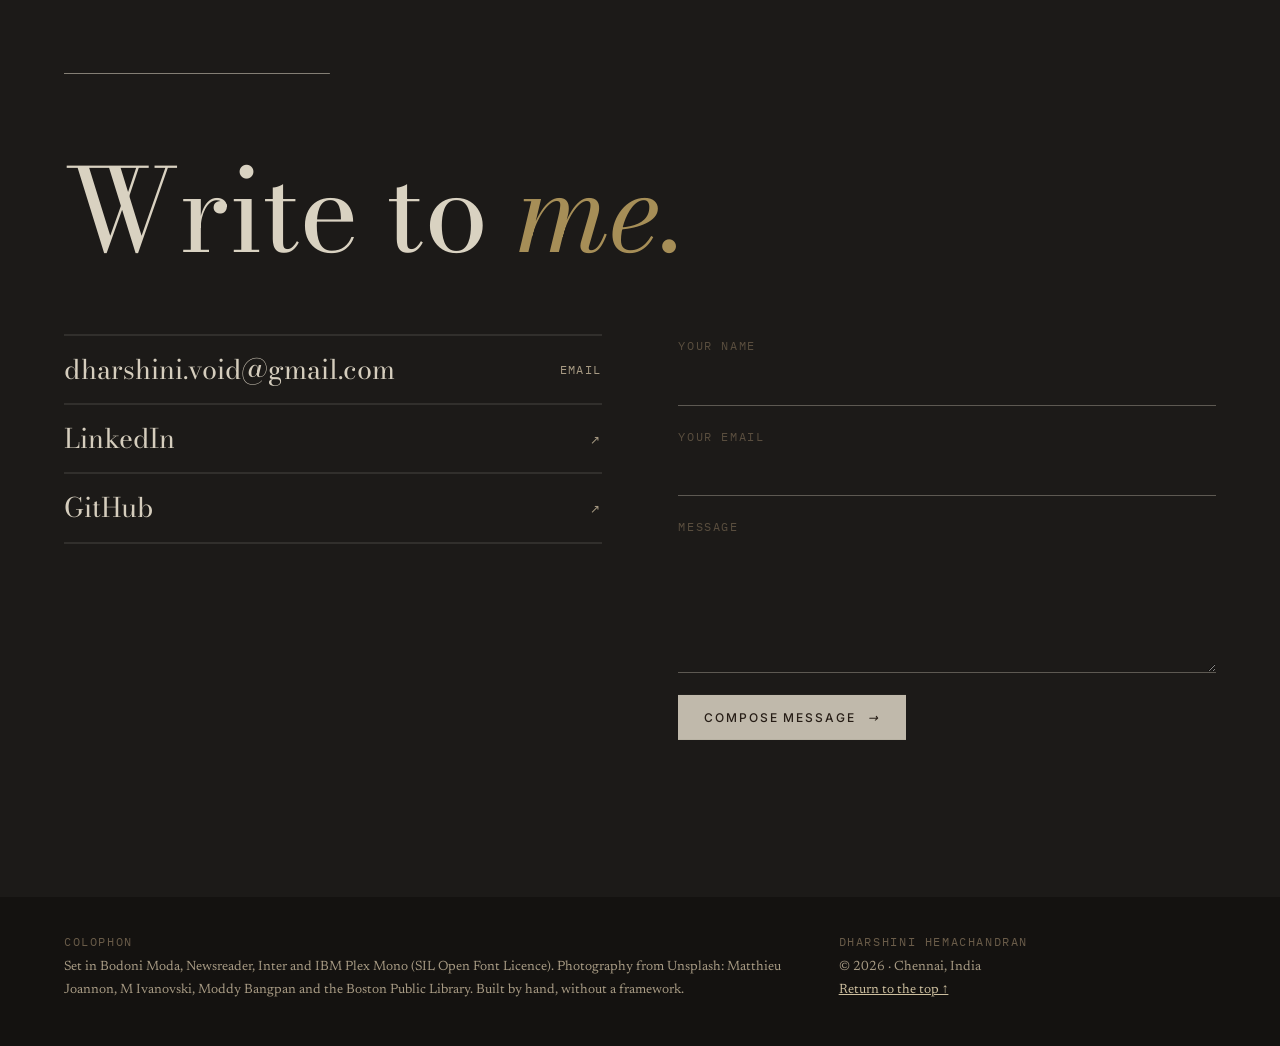
==== commit 6fa656f7: "Use supplied Winged Victory photo for hero and share image Co-Authored-By: Claude Sonnet 5.5 <norepl" ====
--- a/index.html
+++ b/index.html
@@ -1,11 +1,11 @@
 <!doctype html><html lang="en"><head><meta charset="utf-8"><meta name="viewport" content="width=device-width,initial-scale=1,viewport-fit=cover">
 <title>Dharshini Hemachandran — data, research &amp; operations</title><meta name="description" content="Dharshini Hemachandran: AI &amp; ML undergraduate building models and operating plans. Simulation and sensitivity analysis in Python, a working student-matching system, and operations experience across research, events and early-stage initiatives."><meta name="theme-color" content="#2b1f16"><link rel="canonical" href="https://dharshini-hemachandran.github.io/after-hours/">
-<meta property="og:type" content="website"><meta property="og:title" content="Dharshini Hemachandran — data, research &amp; operations"><meta property="og:description" content="Dharshini Hemachandran: AI &amp; ML undergraduate building models and operating plans. Simulation and sensitivity analysis in Python, a working student-matching system, and operations experience across research, events and early-stage initiatives."><meta property="og:url" content="https://dharshini-hemachandran.github.io/after-hours/"><meta property="og:image" content="https://upload.wikimedia.org/wikipedia/commons/thumb/c/ce/Nike_of_Samothrake_Louvre_Ma2369_n3.jpg/1280px-Nike_of_Samothrake_Louvre_Ma2369_n3.jpg"><meta name="twitter:card" content="summary_large_image">
+<meta property="og:type" content="website"><meta property="og:title" content="Dharshini Hemachandran — data, research &amp; operations"><meta property="og:description" content="Dharshini Hemachandran: AI &amp; ML undergraduate building models and operating plans. Simulation and sensitivity analysis in Python, a working student-matching system, and operations experience across research, events and early-stage initiatives."><meta property="og:url" content="https://dharshini-hemachandran.github.io/after-hours/"><meta property="og:image" content="https://dharshini-hemachandran.github.io/after-hours/assets/hero-winged-victory.webp"><meta name="twitter:card" content="summary_large_image">
 <link rel="icon" href="assets/favicon.svg" type="image/svg+xml"><link rel="preload" href="assets/fonts/bodoni-moda-latin-400-normal.woff2" as="font" type="font/woff2" crossorigin><link rel="preload" href="assets/fonts/newsreader-latin-400-normal.woff2" as="font" type="font/woff2" crossorigin>
 <script>try{if(sessionStorage.getItem("ah-t"))document.documentElement.classList.add("arriving")}catch(e){}</script><link rel="stylesheet" href="assets/css/fonts.css"><link rel="stylesheet" href="assets/css/site.css"><script type="application/ld+json">{"@context": "https://schema.org", "@type": "Person", "name": "Dharshini Hemachandran", "url": "https://dharshini-hemachandran.github.io/after-hours/", "sameAs": ["https://linkedin.com/in/dharshini-void", "https://github.com/dharshini-hemachandran"], "email": "dharshini.void@gmail.com", "alumniOf": "SRM Institute of Science and Technology", "address": {"@type": "PostalAddress", "addressLocality": "Chennai", "addressCountry": "IN"}}</script></head><body class="home"><a class="skip" href="#main">Skip to content</a><div class="curtain" aria-hidden="true"><div><span class="label">Entering</span><p class="ct-t"></p></div></div><script>try{var t=sessionStorage.getItem("ah-t");if(t)document.querySelector(".curtain .ct-t").textContent=t}catch(e){}</script>
 <header class="bar" id="bar"><a class="mark" href="./" aria-label="Dharshini Hemachandran, home">Dharshini Hemachandran</a><button class="menu-btn" id="mb" aria-expanded="false" aria-controls="nav">Index</button><nav id="nav" aria-label="Primary"><a href="#works"><i>I</i>Works</a><a href="#experience"><i>II</i>Experience</a><a href="#about"><i>III</i>About</a><a href="#contact"><i>IV</i>Contact</a></nav></header>
 <main id="main">
-<section class="hero" id="top" data-hero><div class="hero-stick"><div class="hero-win"><img src="https://upload.wikimedia.org/wikipedia/commons/thumb/c/ce/Nike_of_Samothrake_Louvre_Ma2369_n3.jpg/1280px-Nike_of_Samothrake_Louvre_Ma2369_n3.jpg" srcset="https://upload.wikimedia.org/wikipedia/commons/thumb/c/ce/Nike_of_Samothrake_Louvre_Ma2369_n3.jpg/960px-Nike_of_Samothrake_Louvre_Ma2369_n3.jpg 960w, https://upload.wikimedia.org/wikipedia/commons/thumb/c/ce/Nike_of_Samothrake_Louvre_Ma2369_n3.jpg/1280px-Nike_of_Samothrake_Louvre_Ma2369_n3.jpg 1280w, https://upload.wikimedia.org/wikipedia/commons/thumb/c/ce/Nike_of_Samothrake_Louvre_Ma2369_n3.jpg/1920px-Nike_of_Samothrake_Louvre_Ma2369_n3.jpg 1920w" sizes="100vw" alt="The Winged Victory of Samothrace, also called the Nike of Samothrace, an ancient Greek marble statue of the goddess Nike on the prow of a ship" fetchpriority=high decoding="async" onerror="this.classList.add('is-missing')"></div><div class="hero-shade"></div>
+<section class="hero" id="top" data-hero><div class="hero-stick"><div class="hero-win"><img src="assets/hero-winged-victory.webp" width="736" height="1308" sizes="100vw" alt="The Winged Victory of Samothrace, also called the Nike of Samothrace, a marble statue of the goddess Nike beneath the arches and skylight of the Louvre" fetchpriority=high decoding="async" onerror="this.classList.add('is-missing')"></div><div class="hero-shade"></div>
 <p class="label tag rv">Data, research, operations and product<br>Portfolio · MMXXVI</p>
 <h1 aria-label="Dharshini Hemachandran"><span><b>Dharshini</b></span><span><b>Hemachandran</b></span></h1>
 <div class="meta label rv"><span>Chennai · B.Tech CSE (AI &amp; ML), SRM Institute of Science and Technology</span><a class="cue" href="#statement">Enter the collection <i></i></a></div></div></section>
@@ -39,4 +39,4 @@
 <h2 class="rv">Write to <em>me.</em></h2>
 <div class="ct"><ul class="rv"><li><a href="mailto:dharshini.void@gmail.com">dharshini.void@gmail.com <span>Email</span></a></li><li><a href="https://linkedin.com/in/dharshini-void" target="_blank" rel="noopener">LinkedIn <span>↗</span></a></li><li><a href="https://github.com/dharshini-hemachandran" target="_blank" rel="noopener">GitHub <span>↗</span></a></li></ul>
 <form id="cf" class="rv" novalidate><label><span class="label">Your name</span><input name="n" autocomplete="name" required></label><label><span class="label">Your email</span><input name="e" type="email" autocomplete="email" required></label><label><span class="label">Message</span><textarea name="m" rows="4" required></textarea></label><button class="btn" type="submit">Compose message <i aria-hidden="true">→</i></button><p id="fs" class="label" role="status" aria-live="polite"></p></form></div></section>
-</main><footer><div><span class="label">Colophon</span>Set in Bodoni Moda, Newsreader, Inter and IBM Plex Mono (SIL Open Font Licence). Photography from Unsplash: Matthieu Joannon, M Ivanovski, Moddy Bangpan and the Boston Public Library, and from Wikimedia Commons: Marie-Lan Nguyen (public domain). Built by hand, without a framework.</div><div><span class="label">Dharshini Hemachandran</span>© 2026 · Chennai, India<br><a href="#top">Return to the top ↑</a></div></footer><script src="assets/js/vendor/gsap.min.js"></script><script src="assets/js/vendor/ScrollTrigger.min.js"></script><script src="assets/js/main.js"></script></body></html>+</main><footer><div><span class="label">Colophon</span>Set in Bodoni Moda, Newsreader, Inter and IBM Plex Mono (SIL Open Font Licence). Photography from Unsplash: Matthieu Joannon, M Ivanovski, Moddy Bangpan and the Boston Public Library. Built by hand, without a framework.</div><div><span class="label">Dharshini Hemachandran</span>© 2026 · Chennai, India<br><a href="#top">Return to the top ↑</a></div></footer><script src="assets/js/vendor/gsap.min.js"></script><script src="assets/js/vendor/ScrollTrigger.min.js"></script><script src="assets/js/main.js"></script></body></html>
--- a/assets/css/site.css
+++ b/assets/css/site.css
@@ -32,7 +32,7 @@
 .hero-stick{position:sticky;top:0;height:100vh;height:100svh;overflow:hidden}
 .hero-win{position:absolute;inset:0;overflow:hidden;background:linear-gradient(#6b5a45,#3a2b1e);clip-path:inset(8vh 27vw 6vh 27vw round 999px 999px 0 0)}
 .motion .hero-win{clip-path:inset(50vh 49vw 50vh 49vw round 999px 999px 0 0)}
-.hero-win img{position:absolute;inset:0;width:100%;height:100%;object-fit:cover;object-position:50% 22%;filter:sepia(.32) saturate(.78) contrast(1.06) brightness(.94);transform-origin:50% 28%}
+.hero-win img{position:absolute;inset:0;width:100%;height:100%;object-fit:cover;object-position:50% 78%;filter:sepia(.32) saturate(.78) contrast(1.06) brightness(.94);transform-origin:50% 28%}
 .hero-shade{position:absolute;inset:0;pointer-events:none;background:linear-gradient(180deg,rgba(43,31,22,.4),rgba(43,31,22,0) 28%,rgba(43,31,22,0) 50%,rgba(43,31,22,.78))}
 .hero h1{position:absolute;left:0;right:0;bottom:clamp(60px,11vh,120px);z-index:2;font-size:clamp(50px,12.2vw,260px);line-height:.92;padding:0 var(--pad);pointer-events:none}
 .hero h1 span{display:block;overflow:hidden;padding-bottom:.08em}.hero h1 span b{display:block;font-weight:400}.hero h1 span:nth-child(2){text-align:right;font-style:italic}
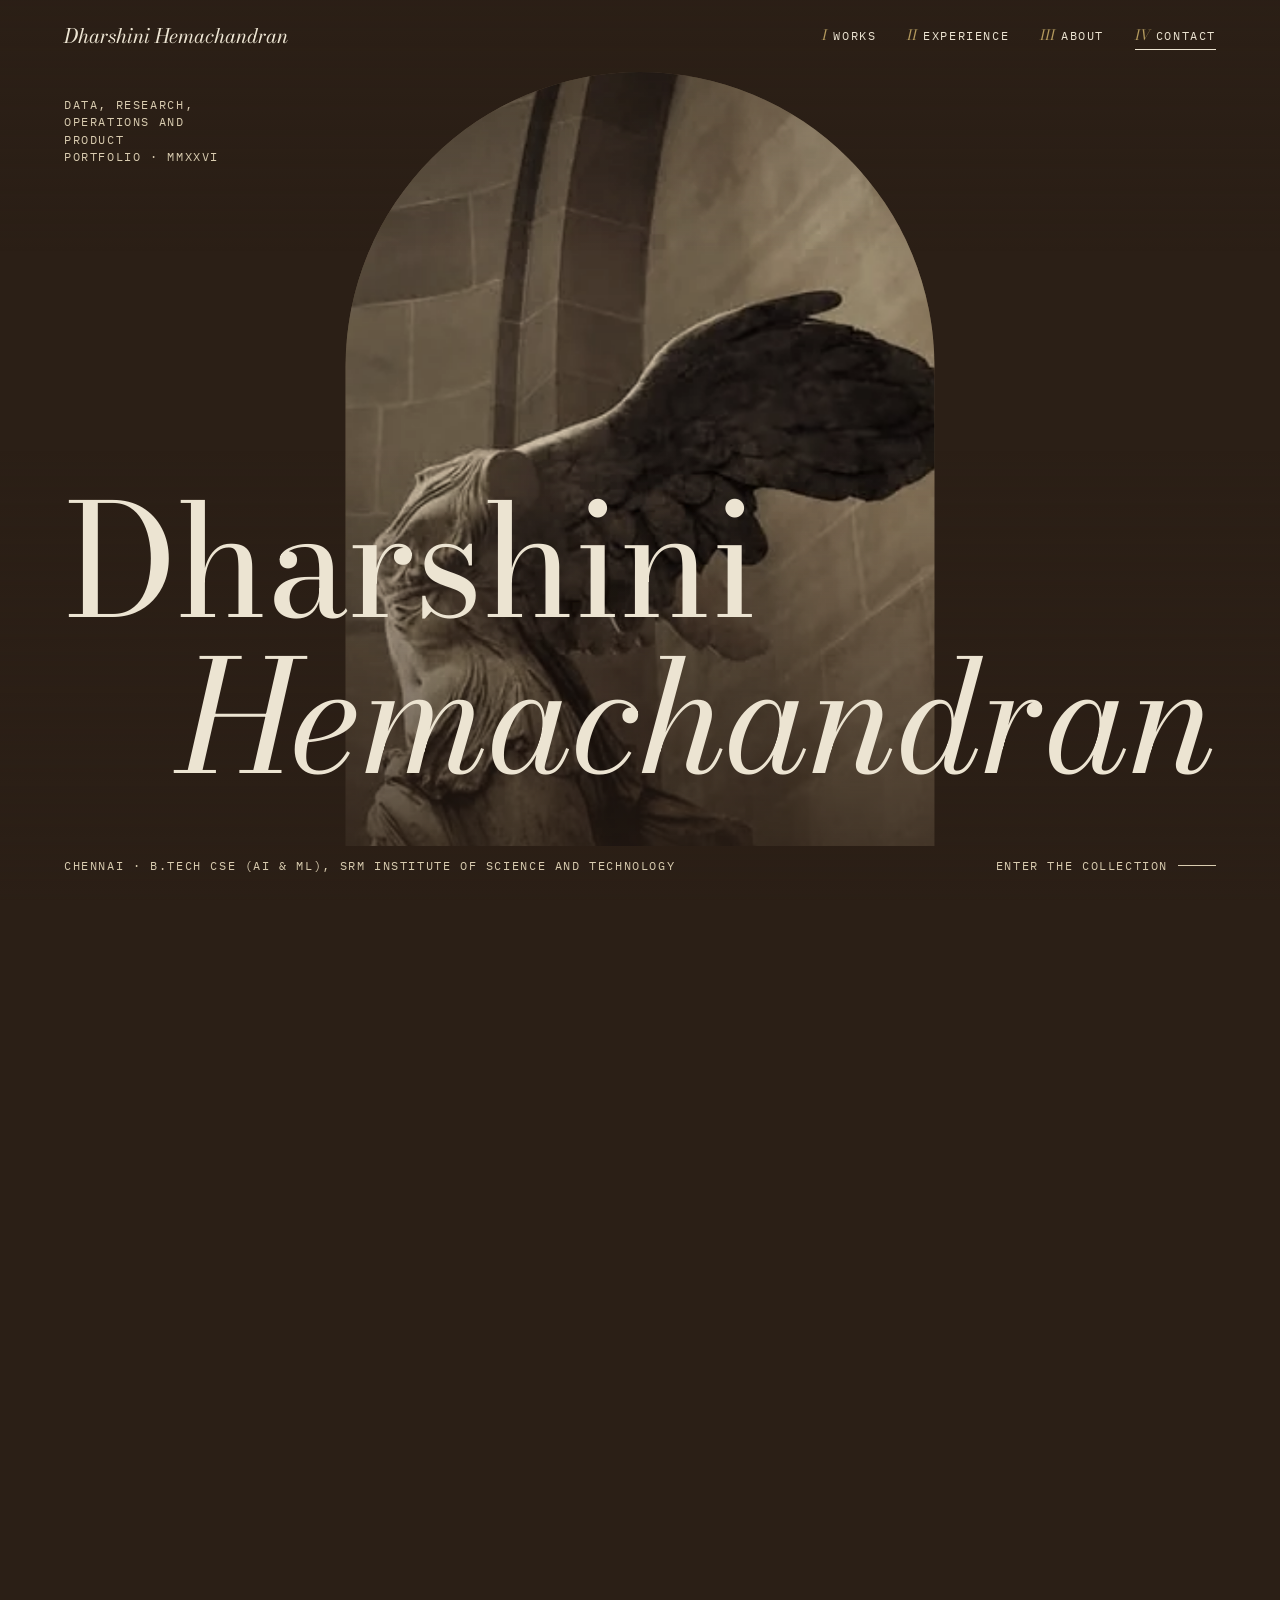
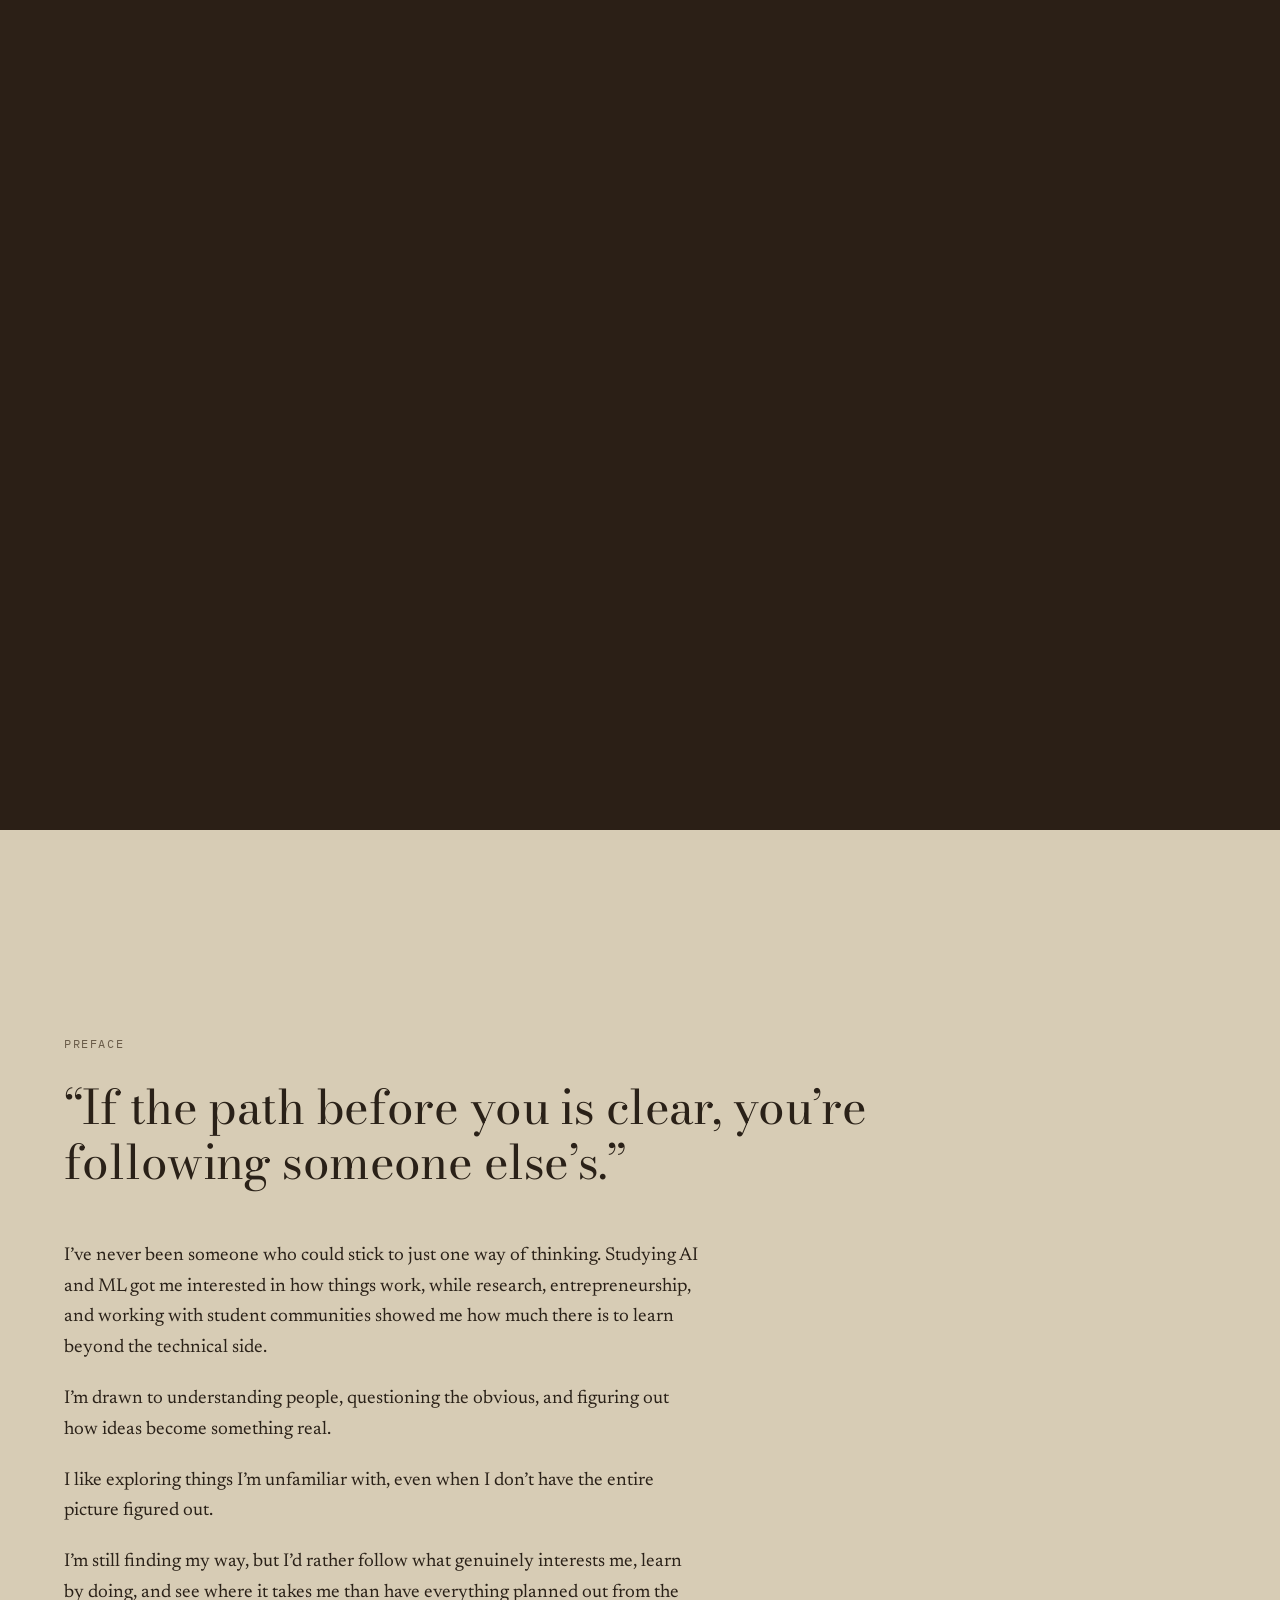
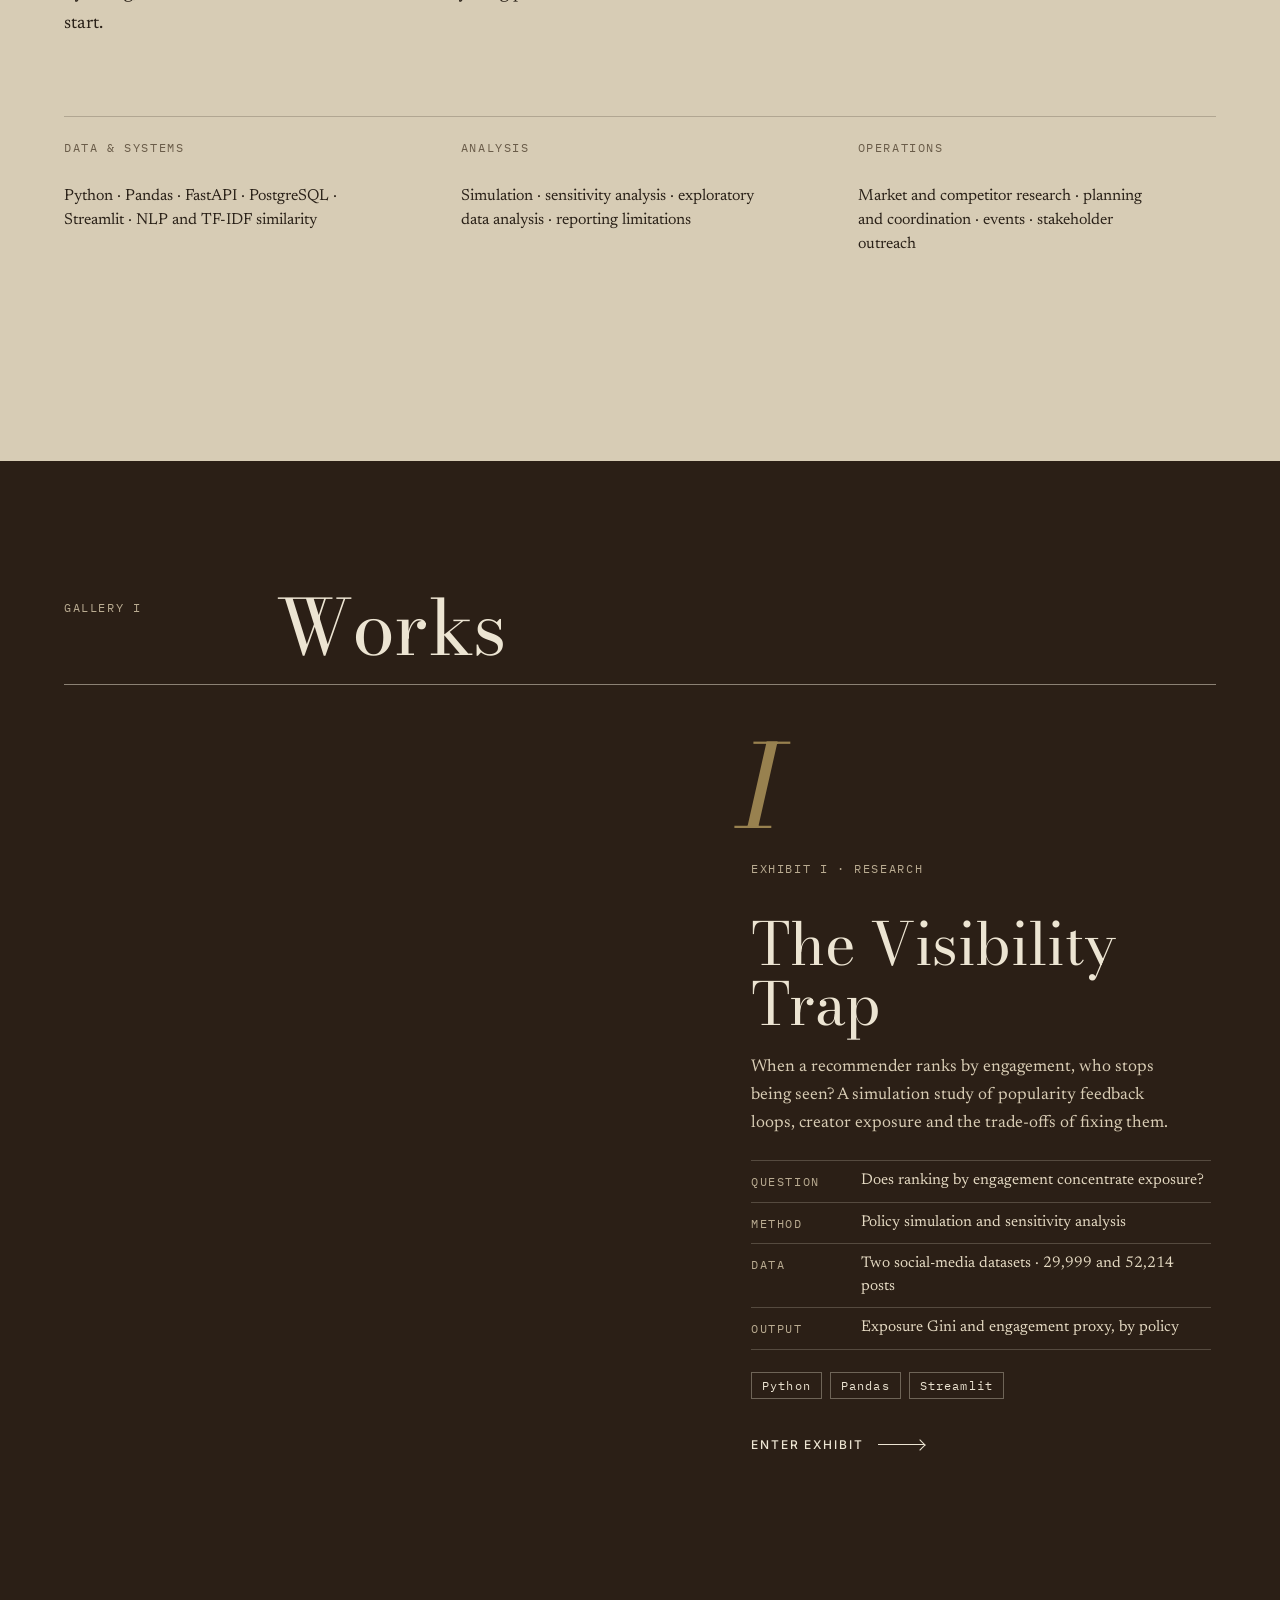
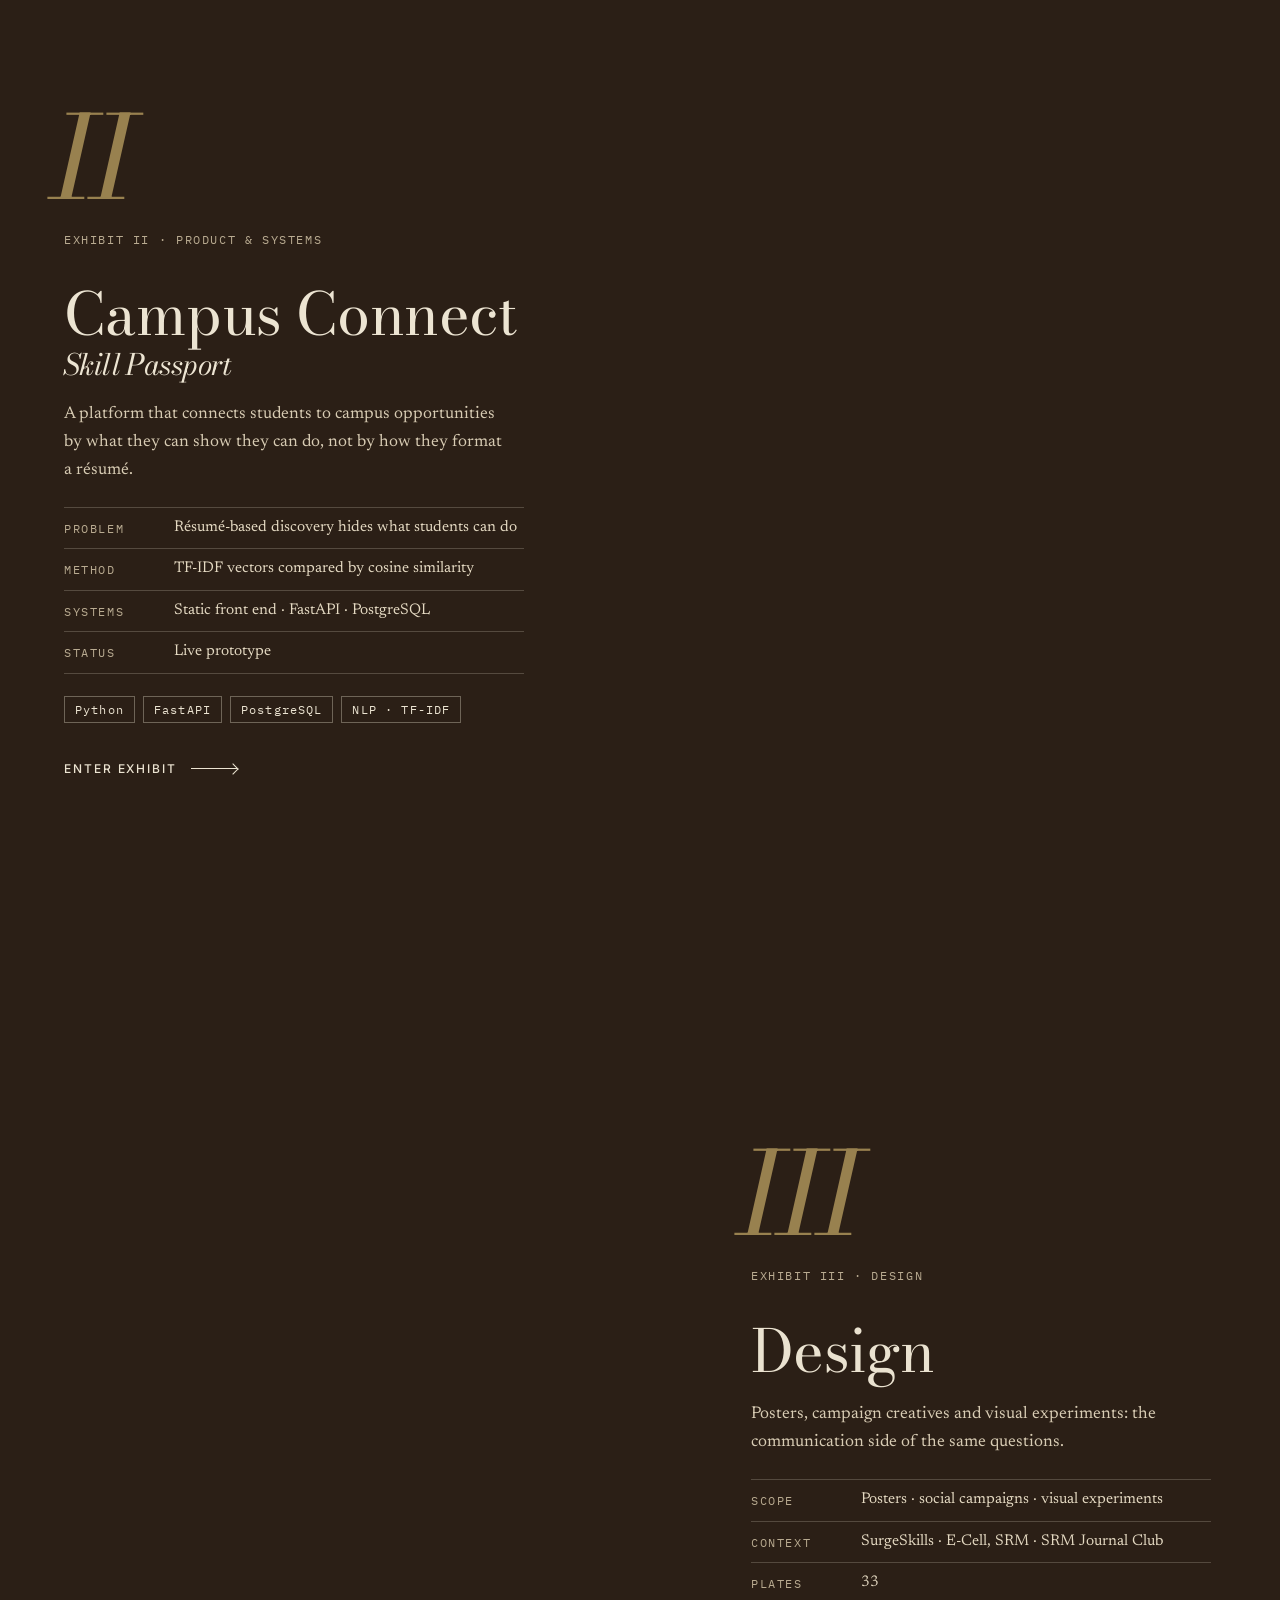
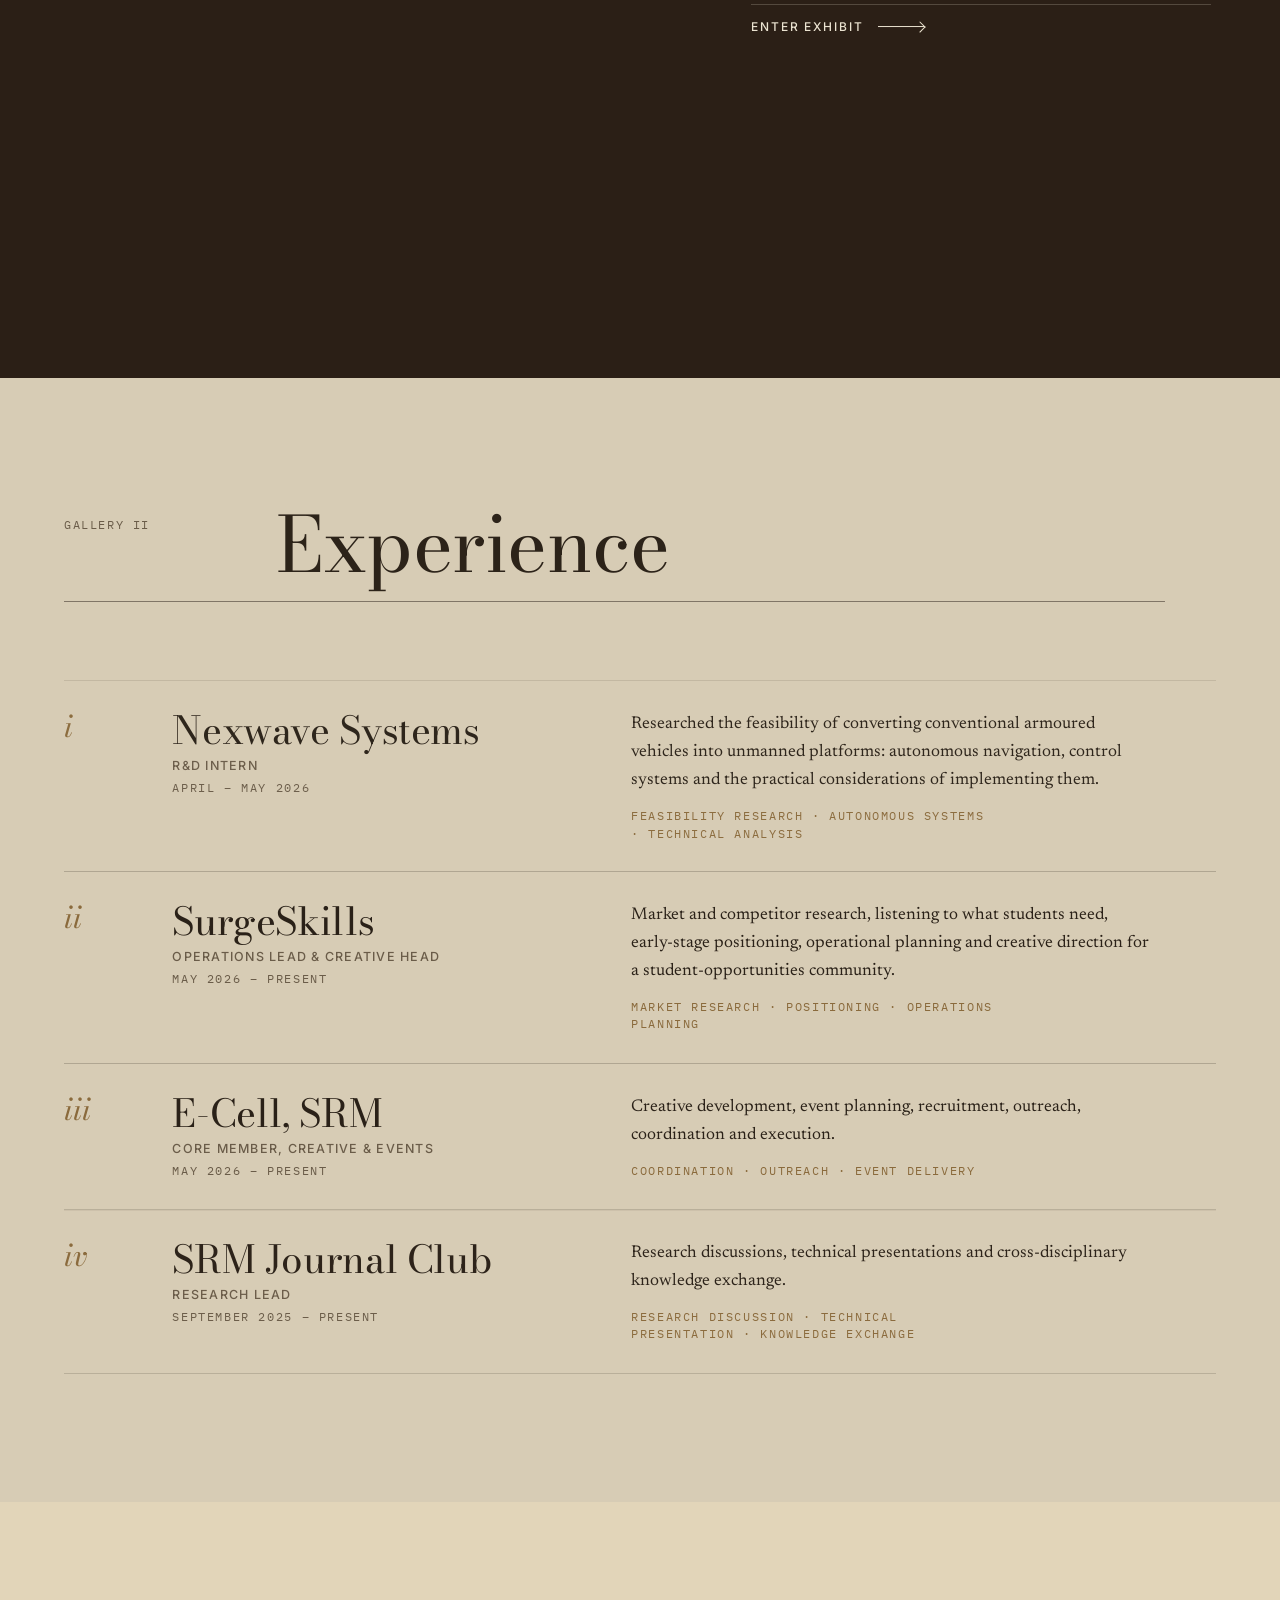
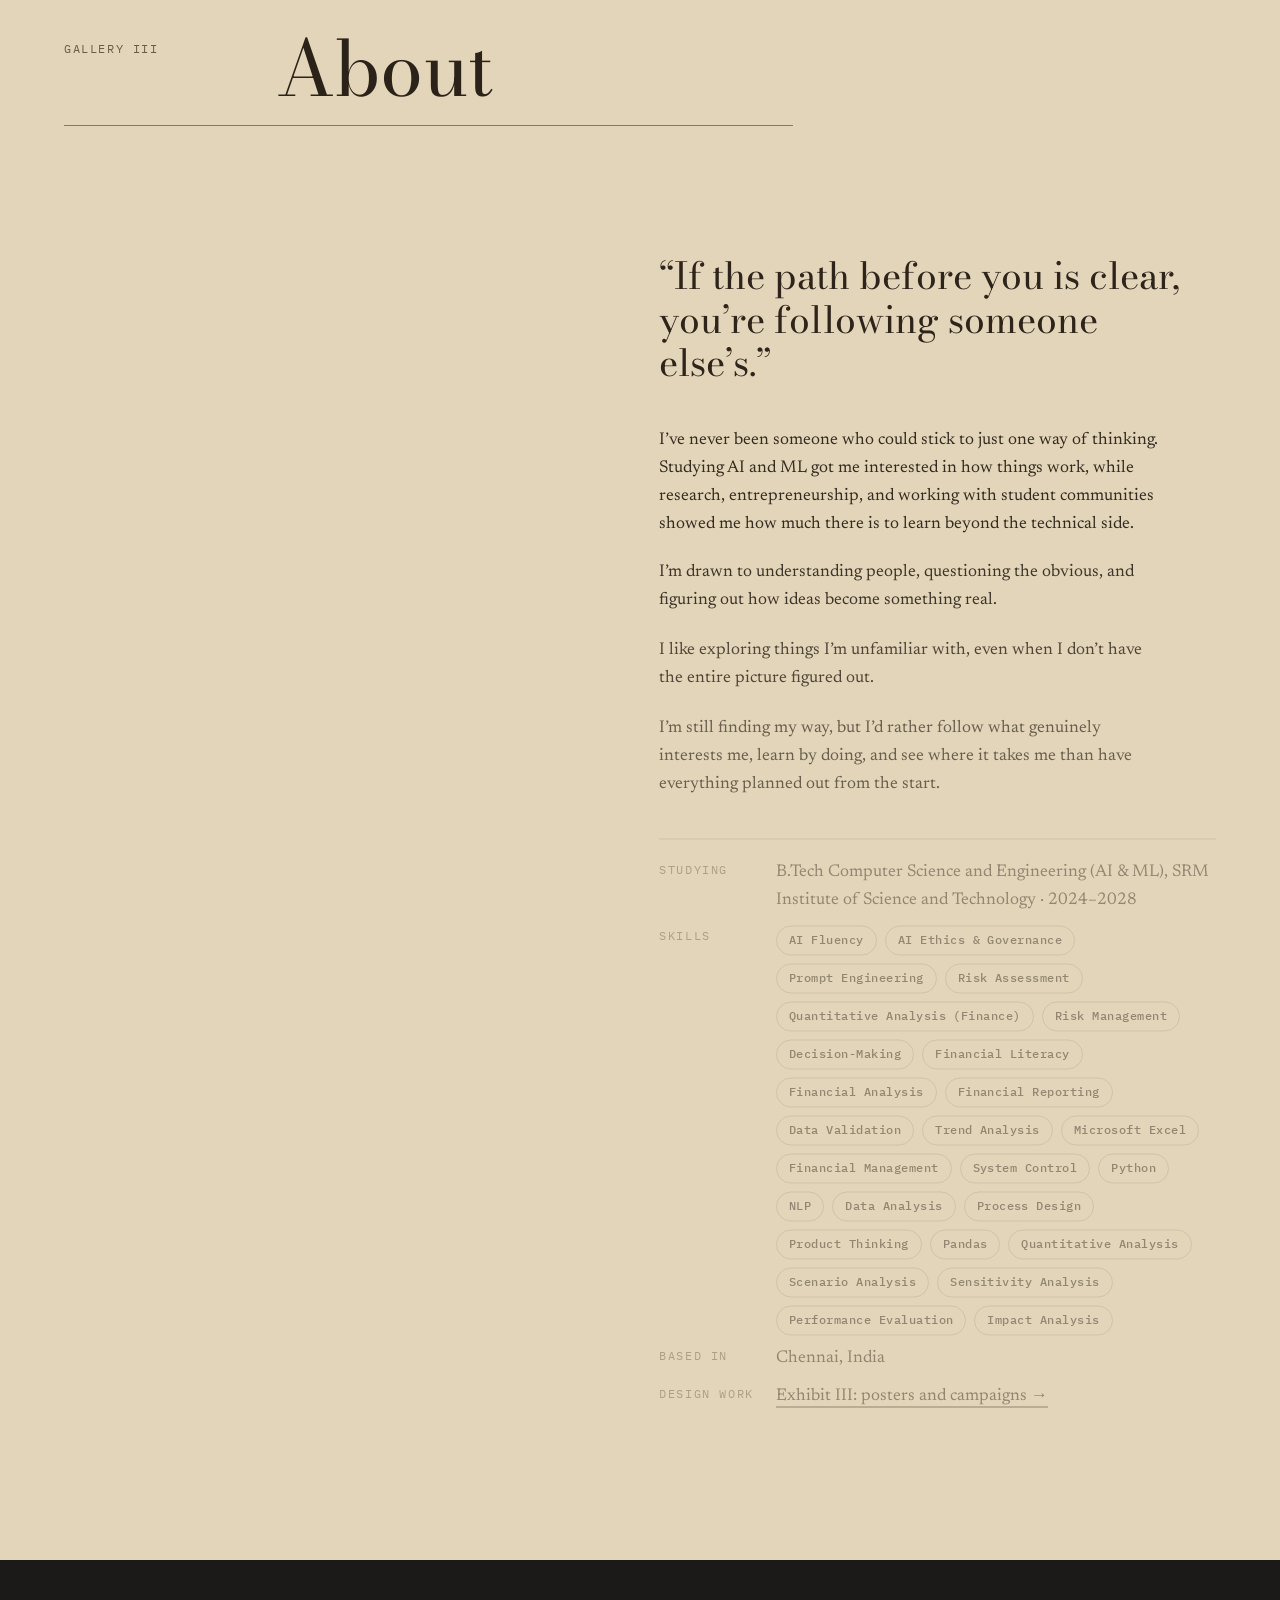
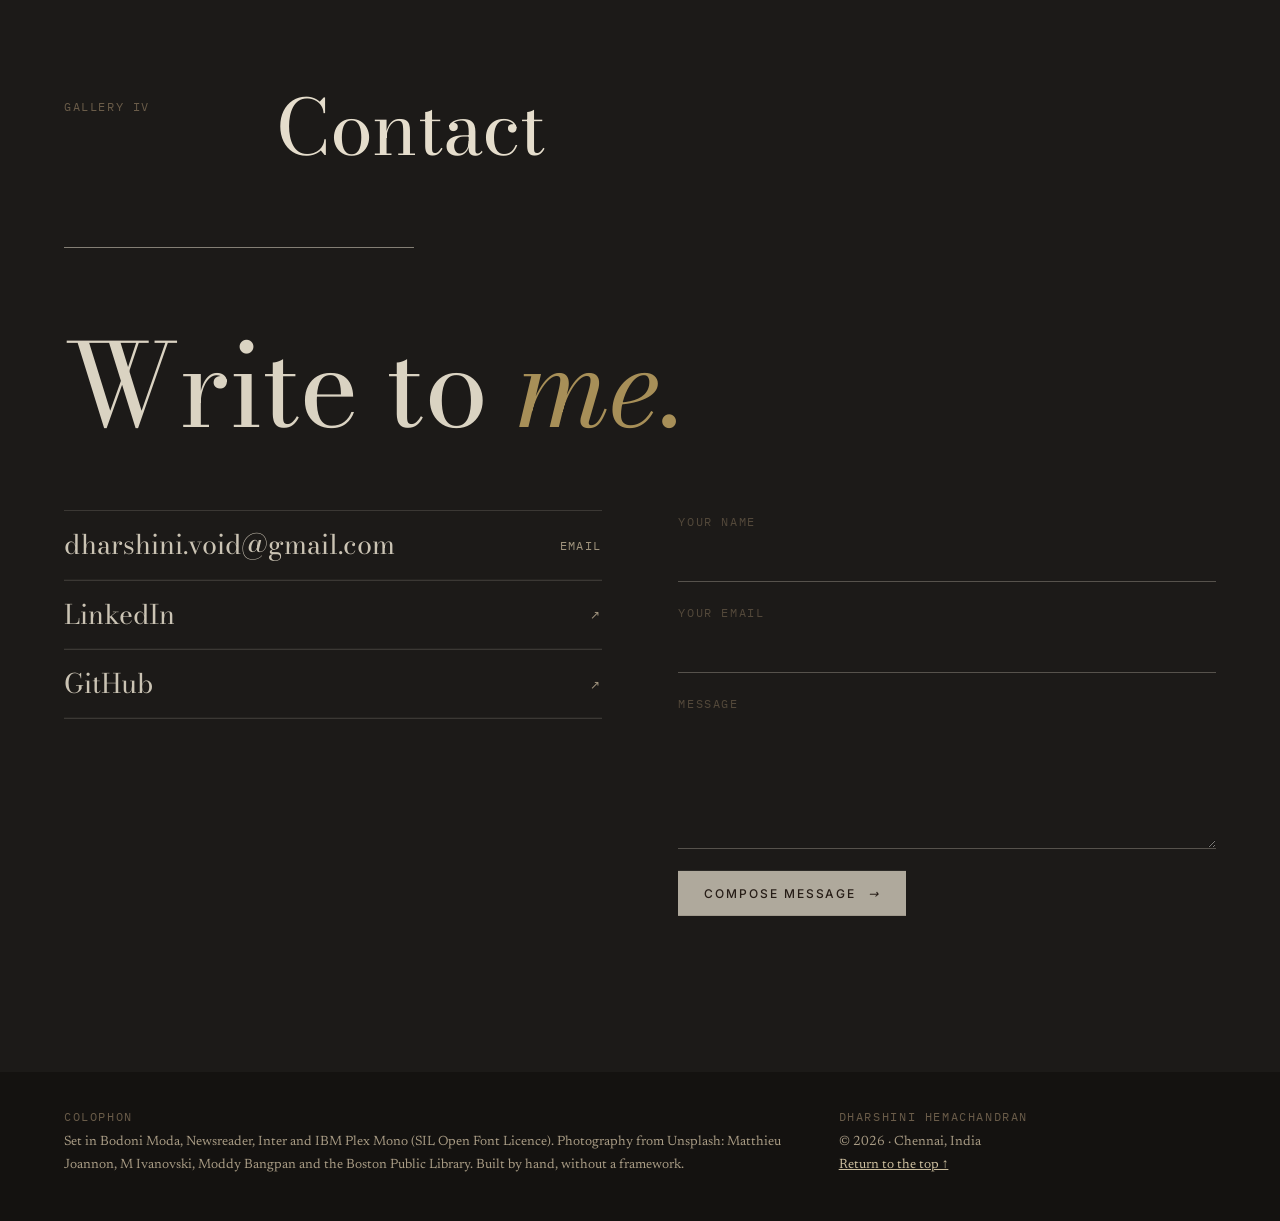
==== commit a7cc30ce: "Preface now uses the About text Co-Authored-By: Claude Sonnet 5.5 <noreply@anthropic.com> Claude-Ses" ====
--- a/index.html
+++ b/index.html
@@ -9,7 +9,11 @@
 <p class="label tag rv">Data, research, operations and product<br>Portfolio · MMXXVI</p>
 <h1 aria-label="Dharshini Hemachandran"><span><b>Dharshini</b></span><span><b>Hemachandran</b></span></h1>
 <div class="meta label rv"><span>Chennai · B.Tech CSE (AI &amp; ML), SRM Institute of Science and Technology</span><a class="cue" href="#statement">Enter the collection <i></i></a></div></div></section>
-<section class="statement" id="statement"><span class="label">Preface</span><p data-split>I turn ambiguous questions into models and plans. I simulate how ranking rules distribute outcomes, build the system that matches people to opportunities, and run the operations behind student initiatives, always stating what the evidence does and does not show.</p>
+<section class="statement" id="statement"><span class="label">Preface</span><p data-split>&ldquo;If the path before you is clear, you&rsquo;re following someone else&rsquo;s.&rdquo;</p>
+<div class="sbody"><p>I&rsquo;ve never been someone who could stick to just one way of thinking. Studying AI and ML got me interested in how things work, while research, entrepreneurship, and working with student communities showed me how much there is to learn beyond the technical side.</p>
+<p>I&rsquo;m drawn to understanding people, questioning the obvious, and figuring out how ideas become something real.</p>
+<p>I like exploring things I&rsquo;m unfamiliar with, even when I don&rsquo;t have the entire picture figured out.</p>
+<p>I&rsquo;m still finding my way, but I&rsquo;d rather follow what genuinely interests me, learn by doing, and see where it takes me than have everything planned out from the start.</p></div>
 <dl class="kit"><div><dt class="label">Data &amp; systems</dt><dd>Python · Pandas · FastAPI · PostgreSQL · Streamlit · NLP and TF-IDF similarity</dd></div><div><dt class="label">Analysis</dt><dd>Simulation · sensitivity analysis · exploratory data analysis · reporting limitations</dd></div><div><dt class="label">Operations</dt><dd>Market and competitor research · planning and coordination · events · stakeholder outreach</dd></div></dl></section>
 <section class="sec dark" id="works"><div class="head"><span class="label">Gallery I</span><h2 class="rv">Works</h2></div>
 <article class="exh"><a class="arch mk" href="visibility-trap/" data-title="The Visibility Trap" aria-label="Enter exhibit: The Visibility Trap"><img src="https://images.unsplash.com/photo-1576254232140-70c274d668c4?auto=format&fit=crop&q=72&w=900" srcset="https://images.unsplash.com/photo-1576254232140-70c274d668c4?auto=format&fit=crop&q=72&w=600 600w, https://images.unsplash.com/photo-1576254232140-70c274d668c4?auto=format&fit=crop&q=72&w=900 900w, https://images.unsplash.com/photo-1576254232140-70c274d668c4?auto=format&fit=crop&q=72&w=1400 1400w, https://images.unsplash.com/photo-1576254232140-70c274d668c4?auto=format&fit=crop&q=72&w=2000 2000w" sizes="(max-width:820px) 78vw, 56vw" alt="Marble statues standing in a dim museum gallery, only some of them lit" loading=lazy decoding="async" onerror="this.classList.add('is-missing')"></a>
--- a/assets/css/site.css
+++ b/assets/css/site.css
@@ -137,3 +137,4 @@
 dialog#lbx button{background:none;border:0;color:var(--ivory);cursor:pointer}.lb-p,.lb-n{font:300 54px/1 var(--disp);height:100%;opacity:.7;transition:opacity .3s}.lb-p:hover,.lb-n:hover{opacity:1}.lb-x{position:absolute;top:14px;right:20px;font:400 11.5px var(--mono);letter-spacing:.14em;text-transform:uppercase;border:1px solid rgba(236,228,210,.5)!important;padding:9px 14px}
 @media(max-width:700px){dialog#lbx[open]{grid-template-columns:44px 1fr 44px}.lb-p,.lb-n{font-size:40px}}
 .skills{list-style:none;margin:0;padding:0;display:flex;flex-wrap:wrap;gap:8px}.skills li{font:500 12px/1 var(--mono,inherit);letter-spacing:.04em;padding:8px 12px;border:1px solid var(--rule);border-radius:999px}
+.statement .sbody{margin-top:clamp(28px,4vw,56px)}.statement .sbody p{font:400 clamp(17px,1.45vw,21px)/1.65 var(--text);letter-spacing:0;max-width:58ch;margin-top:1.1em}
